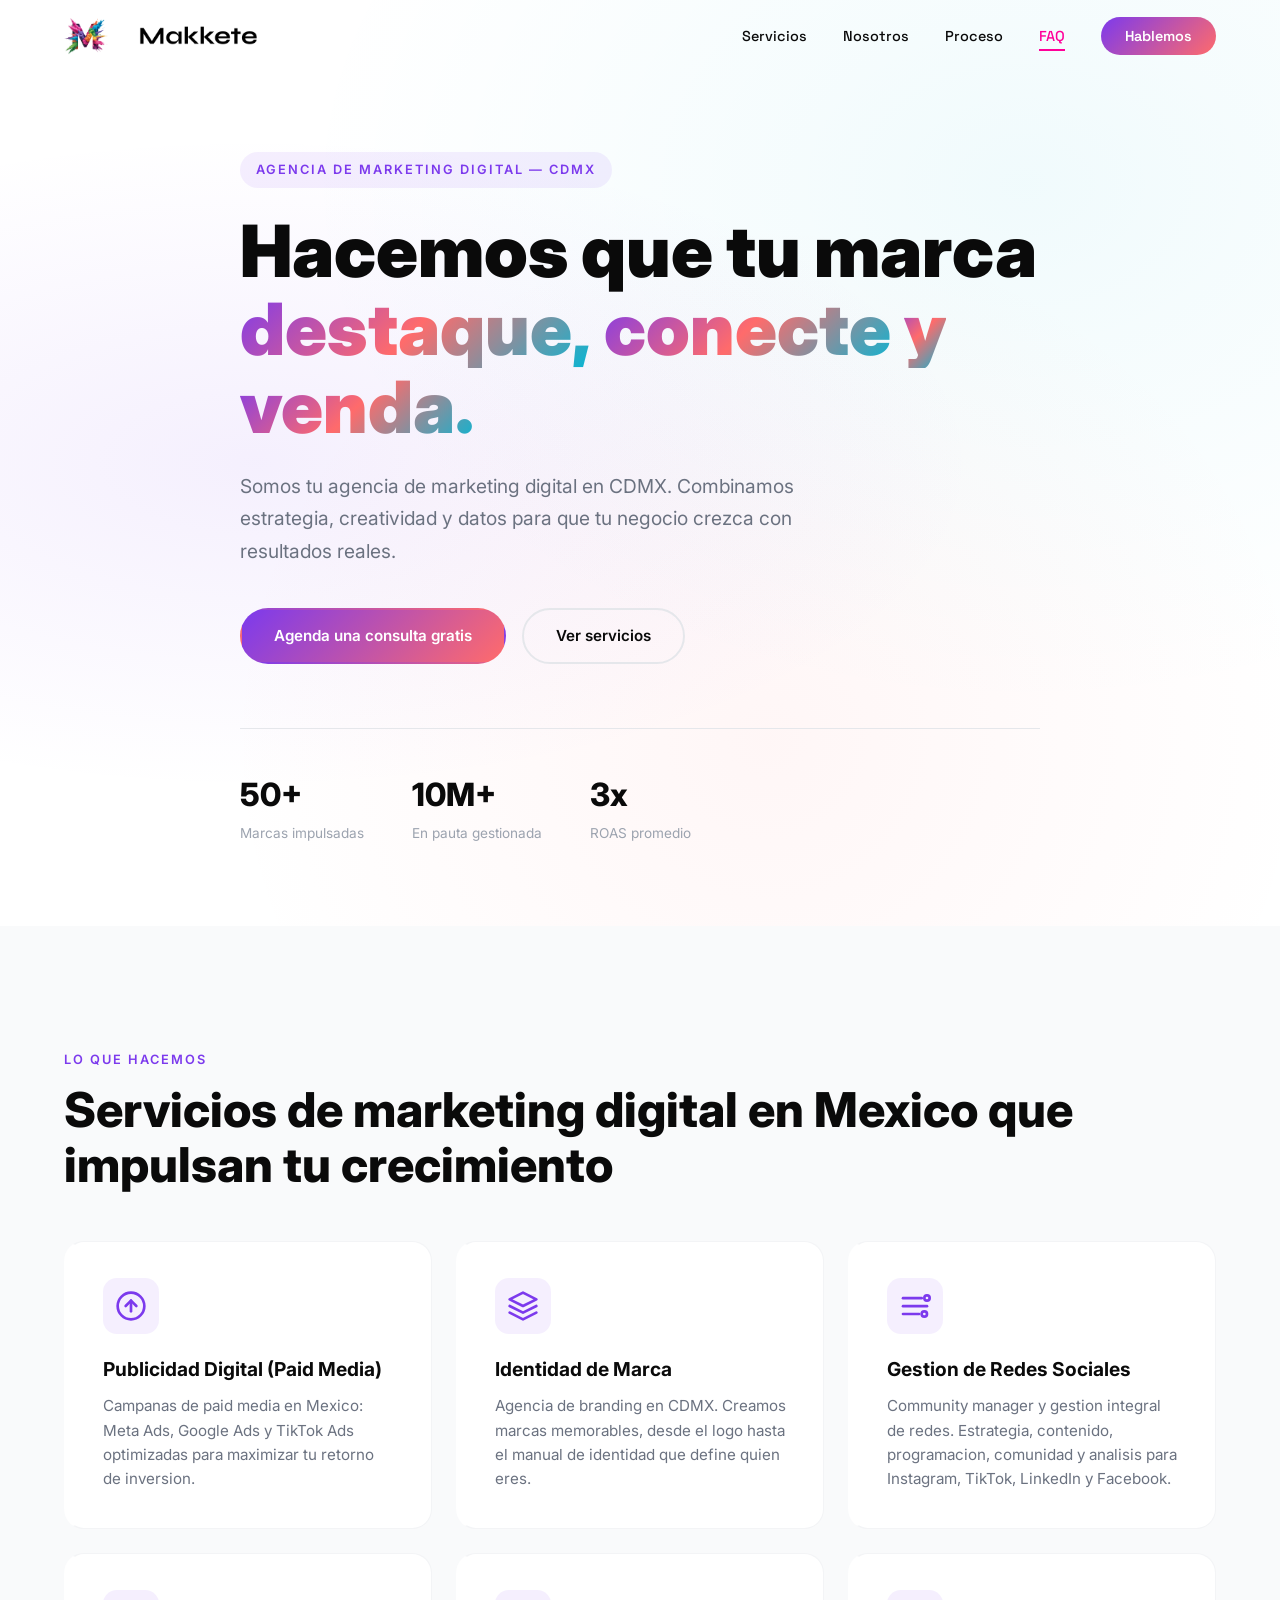
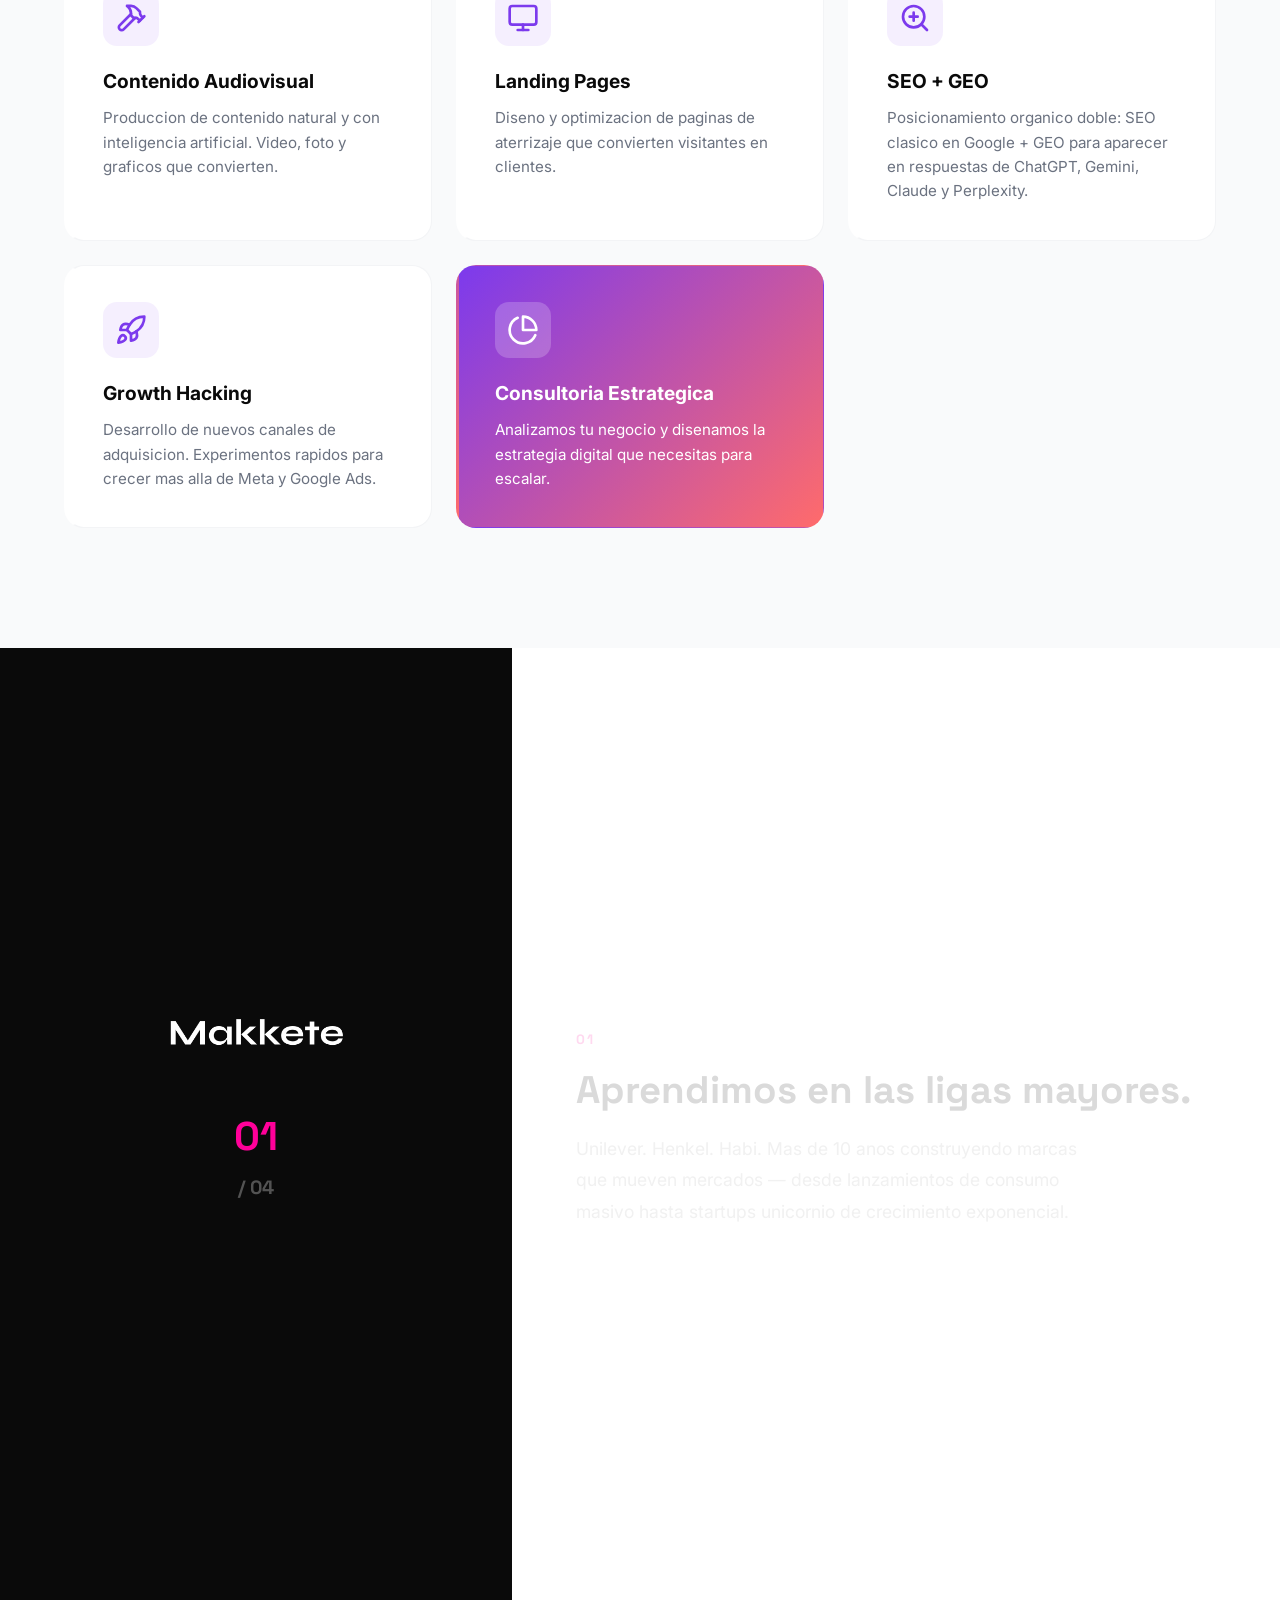
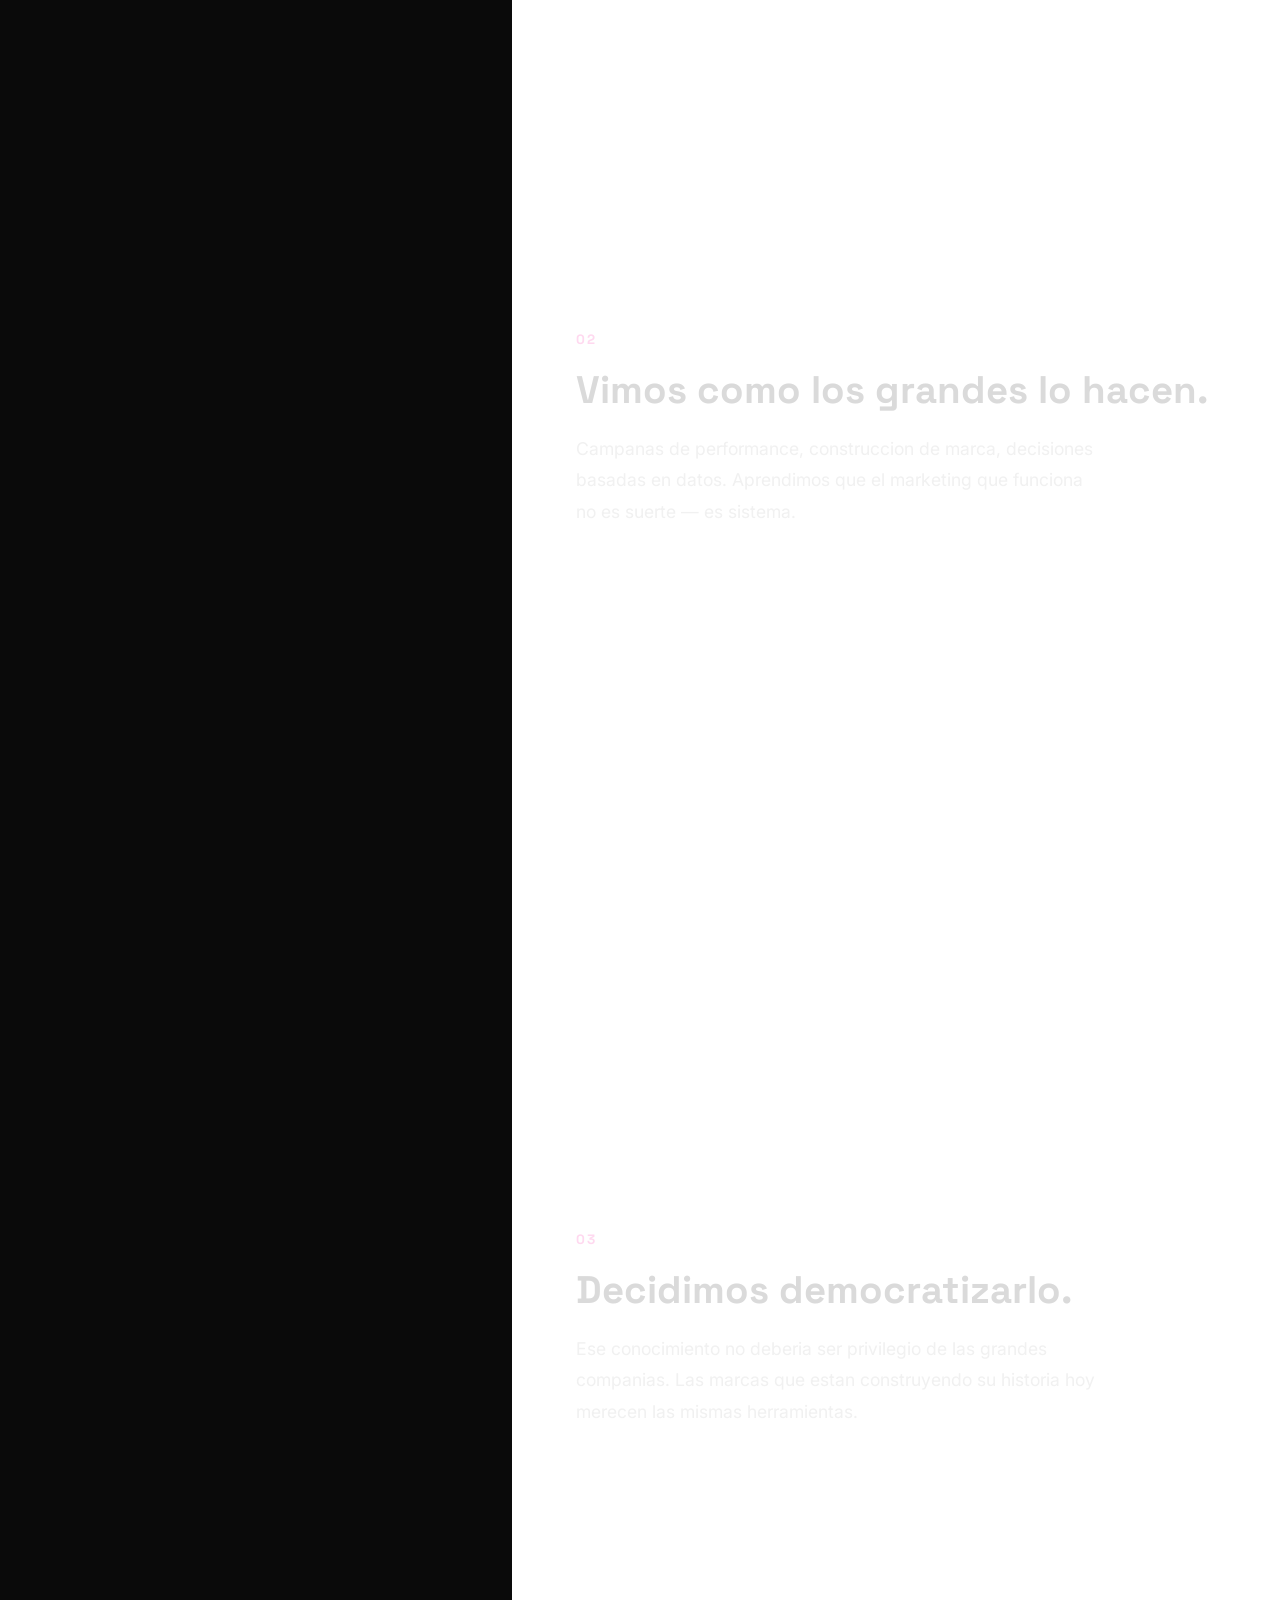
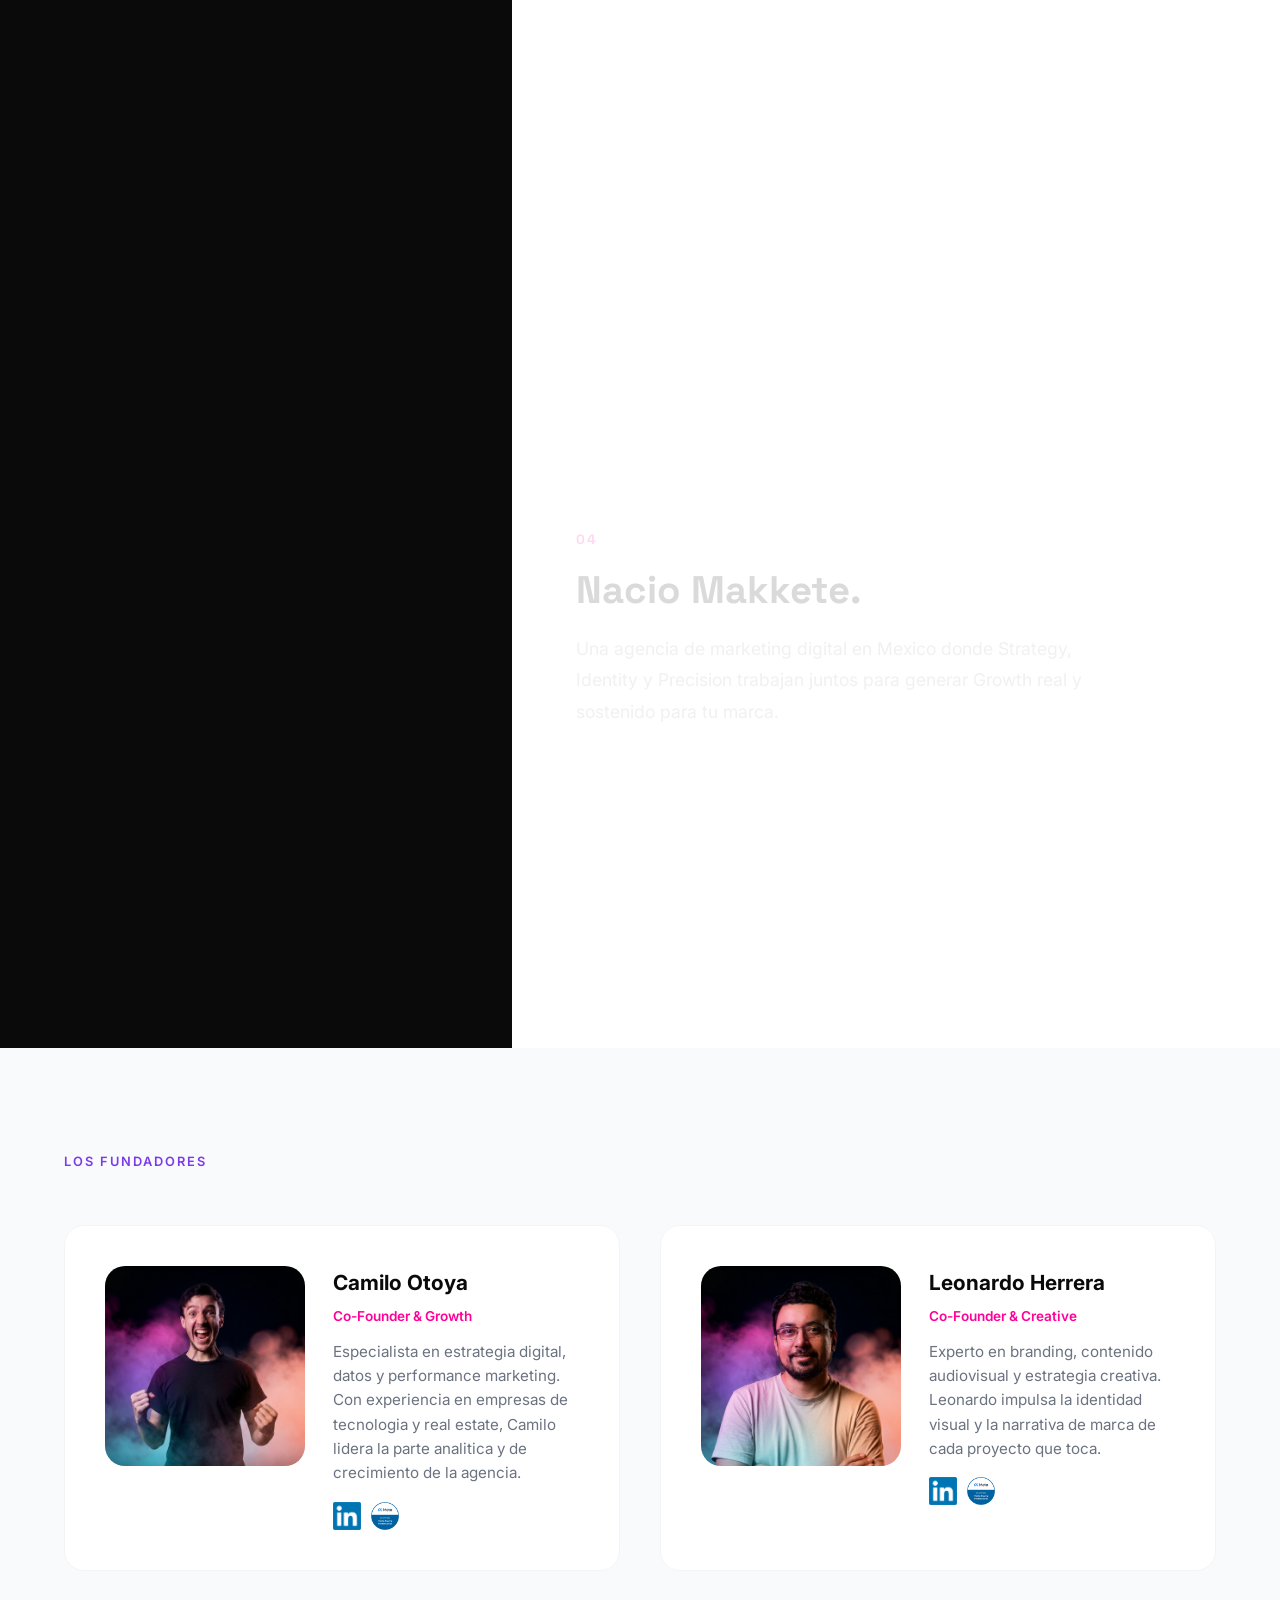
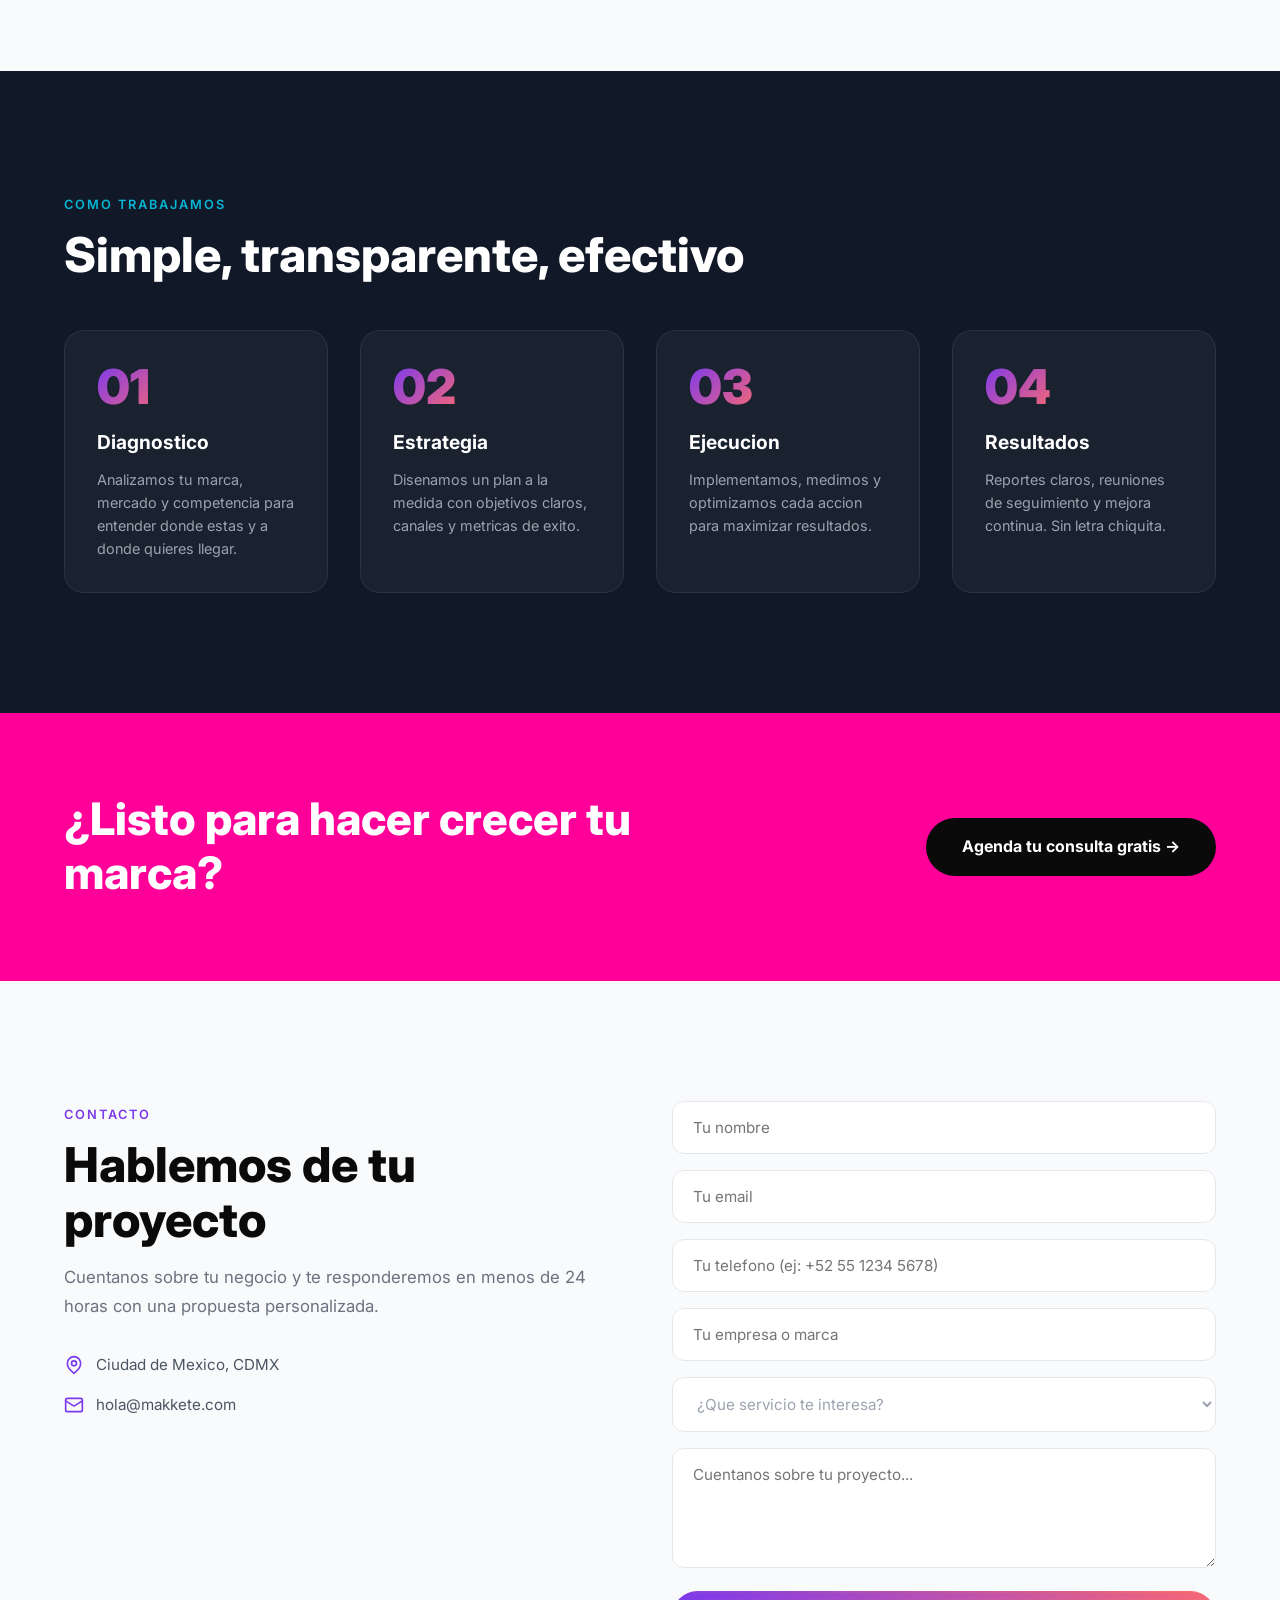
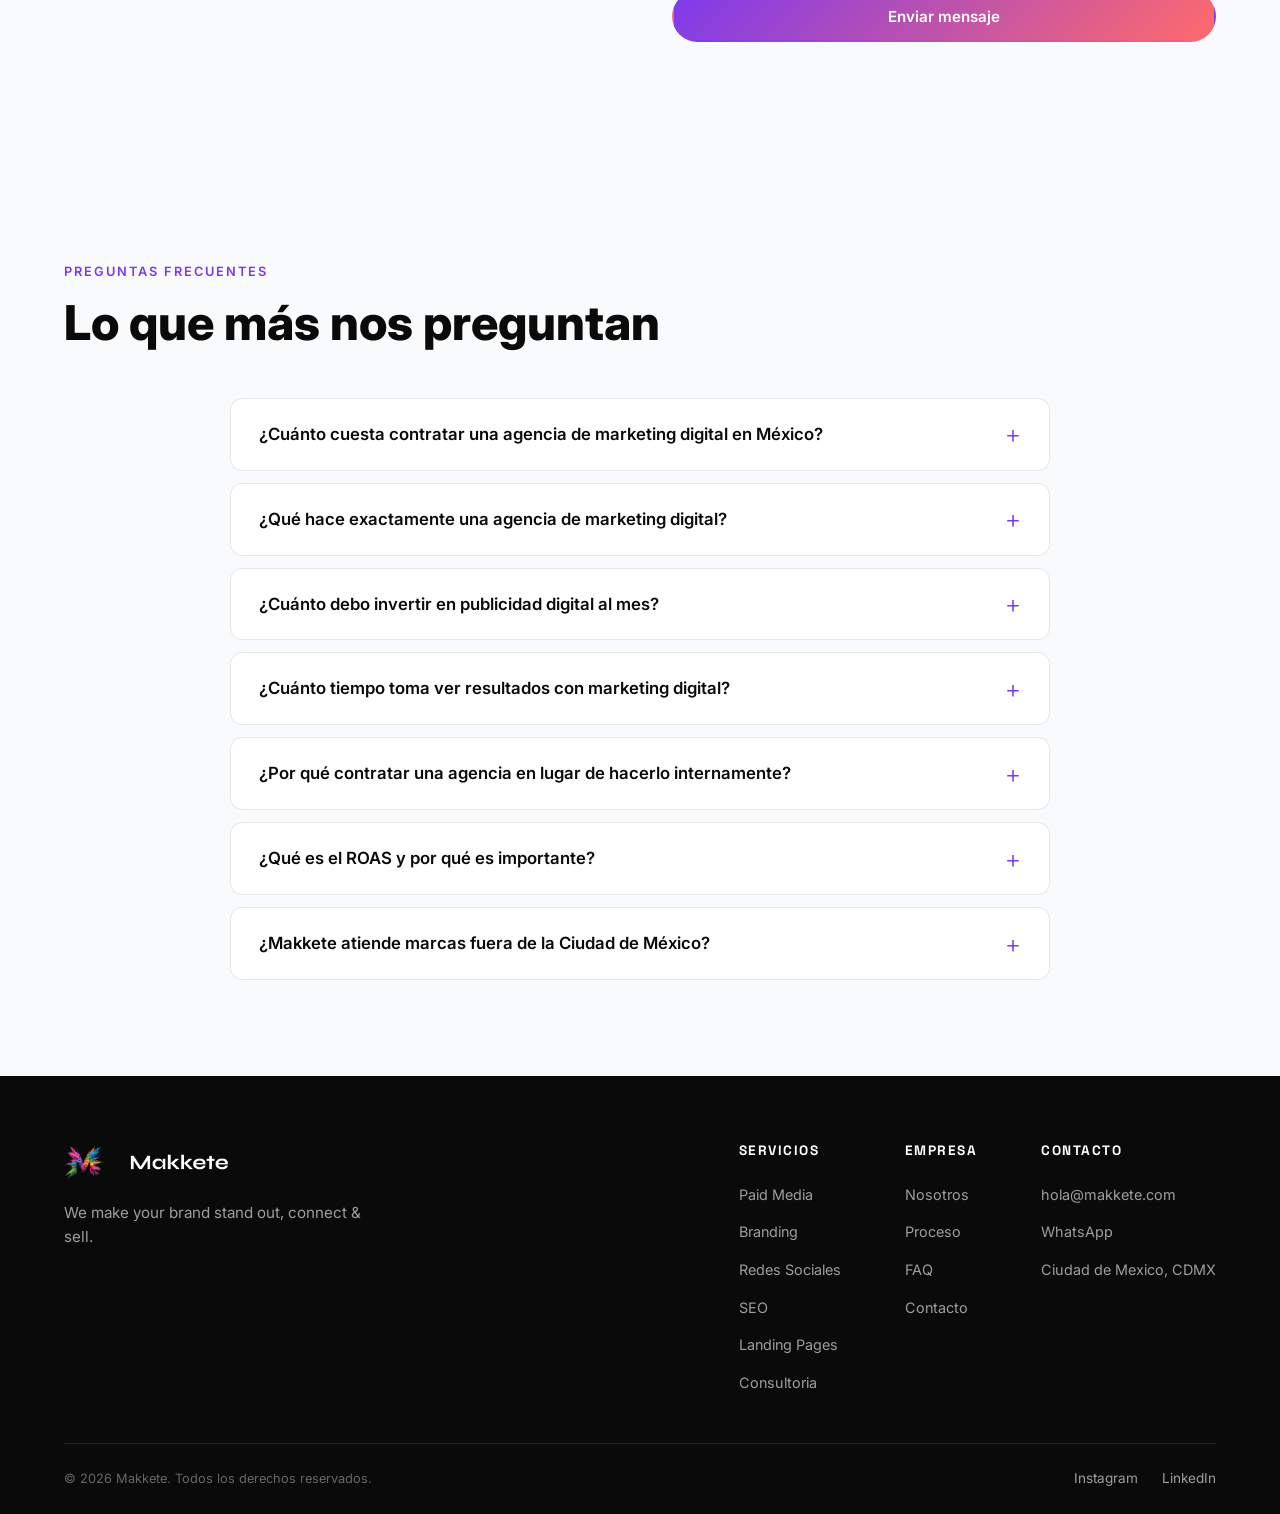
==== index.html @ 5d53c98a "Servicios: SEO+GEO, community manager en Redes, nuevo card Growth Hacking - SEO card: ahora cubre SE" ====
<!DOCTYPE html>
<html lang="es">
<head>
  <meta charset="UTF-8">
  <meta name="viewport" content="width=device-width, initial-scale=1.0">
  <link rel="icon" type="image/x-icon" href="favicon.ico">
  <link rel="icon" type="image/png" sizes="192x192" href="favicon-192.png">
  <link rel="apple-touch-icon" href="apple-touch-icon.png">
  <!-- Google Tag Manager -->
  <script>(function(w,d,s,l,i){w[l]=w[l]||[];w[l].push({'gtm.start':
  new Date().getTime(),event:'gtm.js'});var f=d.getElementsByTagName(s)[0],
  j=d.createElement(s),dl=l!='dataLayer'?'&l='+l:'';j.async=true;j.src=
  'https://www.googletagmanager.com/gtm.js?id='+i+dl;f.parentNode.insertBefore(j,f);
  })(window,document,'script','dataLayer','GTM-NRNJTD24');</script>
  <!-- End Google Tag Manager -->
  <!-- Google Analytics (GA4) + Google Ads — mismo loader gtag.js -->
  <script async src="https://www.googletagmanager.com/gtag/js?id=G-SY2KGT19T1"></script>
  <script>
    window.dataLayer = window.dataLayer || [];
    function gtag(){dataLayer.push(arguments);}
    gtag('js', new Date());
    gtag('config', 'G-SY2KGT19T1');
    gtag('config', 'AW-18069208452');
  </script>
  <!-- Meta Pixel Code -->
  <script>
    !function(f,b,e,v,n,t,s)
    {if(f.fbq)return;n=f.fbq=function(){n.callMethod?
    n.callMethod.apply(n,arguments):n.queue.push(arguments)};
    if(!f._fbq)f._fbq=n;n.push=n;n.loaded=!0;n.version='2.0';
    n.queue=[];t=b.createElement(e);t.async=!0;
    t.src=v;s=b.getElementsByTagName(e)[0];
    s.parentNode.insertBefore(t,s)}(window, document,'script',
    'https://connect.facebook.net/en_US/fbevents.js');
    fbq('init', '1258734292500342');
    fbq('track', 'PageView');
  </script>
  <noscript><img height="1" width="1" style="display:none"
  src="https://www.facebook.com/tr?id=1258734292500342&ev=PageView&noscript=1"
  /></noscript>
  <!-- End Meta Pixel Code -->
  <title>Makkete | Agencia de Marketing Digital en CDMX</title>
  <meta name="description" content="Agencia de marketing digital en CDMX. Estrategia, branding y paid media con resultados reales. Consulta gratuita.">
  <link rel="canonical" href="https://makkete.com">
  <meta name="robots" content="index, follow">
  <meta name="author" content="Makkete">
  <!-- Open Graph -->
  <meta property="og:title" content="Makkete | Agencia de Marketing Digital en CDMX">
  <meta property="og:description" content="Agencia de marketing digital en CDMX. Estrategia, branding y paid media con resultados reales. Consulta gratuita.">
  <meta property="og:url" content="https://makkete.com">
  <meta property="og:type" content="website">
  <meta property="og:image" content="https://makkete.com/logo.png">
  <meta property="og:locale" content="es_MX">
  <!-- Twitter Card -->
  <meta name="twitter:card" content="summary_large_image">
  <meta name="twitter:title" content="Makkete | Agencia de Marketing Digital en CDMX">
  <meta name="twitter:description" content="Agencia de marketing digital en CDMX. Estrategia, branding y paid media con resultados reales. Consulta gratuita.">
  <meta name="twitter:image" content="https://makkete.com/logo.png">
  <!-- Schema Markup -->
  <script type="application/ld+json">
  {
    "@context": "https://schema.org",
    "@type": "Organization",
    "name": "Makkete",
    "url": "https://makkete.com",
    "logo": "https://makkete.com/logo.png",
    "email": "hola@makkete.com",
    "address": {
      "@type": "PostalAddress",
      "addressLocality": "Ciudad de México",
      "addressRegion": "CDMX",
      "addressCountry": "MX"
    },
    "sameAs": [
      "https://www.instagram.com/makkete.agencia/",
      "https://www.linkedin.com/company/makkete/"
    ]
  }
  </script>
  <script type="application/ld+json">
  {
    "@context": "https://schema.org",
    "@type": "LocalBusiness",
    "name": "Makkete",
    "description": "Agencia de marketing digital en CDMX. Paid media, branding, redes sociales, SEO y consultoria estrategica.",
    "url": "https://makkete.com",
    "image": "https://makkete.com/logo.png",
    "email": "hola@makkete.com",
    "telephone": "+5215521289080",
    "address": {
      "@type": "PostalAddress",
      "addressLocality": "Ciudad de México",
      "addressRegion": "CDMX",
      "addressCountry": "MX"
    },
    "priceRange": "$$",
    "areaServed": {
      "@type": "City",
      "name": "Ciudad de México"
    }
  }
  </script>
  <!-- FAQ Schema -->
  <script type="application/ld+json">
  {
    "@context": "https://schema.org",
    "@type": "FAQPage",
    "mainEntity": [
      {
        "@type": "Question",
        "name": "¿Cuánto cuesta contratar una agencia de marketing digital en México?",
        "acceptedAnswer": {
          "@type": "Answer",
          "text": "El costo de una agencia de marketing digital en México varía entre $15,000 y $80,000 MXN al mes según el alcance del servicio. En Makkete diseñamos planes a la medida del tamaño y los objetivos de cada marca, sin paquetes rígidos. La consulta inicial es gratuita."
        }
      },
      {
        "@type": "Question",
        "name": "¿Qué hace exactamente una agencia de marketing digital?",
        "acceptedAnswer": {
          "@type": "Answer",
          "text": "Una agencia de marketing digital diseña la estrategia, ejecuta y mide las acciones digitales de una marca: publicidad pagada (Meta Ads, Google Ads, TikTok Ads), branding, gestión de redes sociales, contenido audiovisual, SEO y landing pages. En Makkete combinamos los cuatro pilares Strategy, Identity, Precision y Growth para generar crecimiento sostenido."
        }
      },
      {
        "@type": "Question",
        "name": "¿Cuánto debo invertir en publicidad digital al mes?",
        "acceptedAnswer": {
          "@type": "Answer",
          "text": "La inversión mínima recomendada en publicidad digital en México es de $10,000 MXN al mes para obtener datos significativos y optimizar campañas. Marcas en etapa de crecimiento suelen invertir entre $30,000 y $200,000 MXN mensuales. Lo importante no es cuánto inviertes sino el ROAS (retorno por cada peso invertido)."
        }
      },
      {
        "@type": "Question",
        "name": "¿Cuánto tiempo toma ver resultados con marketing digital?",
        "acceptedAnswer": {
          "@type": "Answer",
          "text": "Las campañas de paid media (Meta Ads, Google Ads) generan tráfico y leads desde la primera semana. SEO y branding requieren entre 3 y 6 meses para mostrar resultados sostenibles. Una estrategia integral combina ambos para tener tracción inmediata y crecimiento de largo plazo."
        }
      },
      {
        "@type": "Question",
        "name": "¿Por qué contratar una agencia en lugar de hacerlo internamente?",
        "acceptedAnswer": {
          "@type": "Answer",
          "text": "Una agencia te da acceso a un equipo multidisciplinario (estrategia, creatividad, paid media, datos) por una fracción del costo de contratar perfiles senior in-house. Además, una agencia ya validó qué funciona en decenas de marcas, lo que evita meses de prueba y error. En Makkete traemos el know-how de empresas como Unilever, Henkel y startups unicornio."
        }
      },
      {
        "@type": "Question",
        "name": "¿Qué es el ROAS y por qué es importante?",
        "acceptedAnswer": {
          "@type": "Answer",
          "text": "ROAS (Return on Ad Spend) es la métrica que mide cuántos pesos de ingreso genera cada peso invertido en publicidad. Un ROAS de 3x significa que por cada $1 MXN invertido recuperas $3 MXN. Es la métrica más importante para evaluar la rentabilidad real de tu inversión publicitaria. El ROAS promedio que generamos en Makkete es 3x."
        }
      },
      {
        "@type": "Question",
        "name": "¿Makkete atiende marcas fuera de la Ciudad de México?",
        "acceptedAnswer": {
          "@type": "Answer",
          "text": "Sí. Aunque tenemos sede en CDMX, trabajamos con marcas en toda la República Mexicana y en Latinoamérica de forma 100% remota. Tenemos clientes activos fuera de CDMX y experiencia ejecutando campañas en múltiples mercados de la región."
        }
      }
    ]
  }
  </script>
  <!-- Service Schema -->
  <script type="application/ld+json">
  {
    "@context": "https://schema.org",
    "@graph": [
      {
        "@type": "Service",
        "serviceType": "Publicidad Digital",
        "name": "Publicidad Digital (Paid Media)",
        "description": "Campañas de paid media en México: Meta Ads, Google Ads y TikTok Ads optimizadas para maximizar el retorno de inversión.",
        "provider": { "@type": "Organization", "name": "Makkete", "url": "https://makkete.com" },
        "areaServed": { "@type": "Country", "name": "México" }
      },
      {
        "@type": "Service",
        "serviceType": "Branding",
        "name": "Identidad de Marca",
        "description": "Agencia de branding en CDMX. Creamos marcas memorables, desde el logo hasta el manual de identidad.",
        "provider": { "@type": "Organization", "name": "Makkete", "url": "https://makkete.com" },
        "areaServed": { "@type": "Country", "name": "México" }
      },
      {
        "@type": "Service",
        "serviceType": "Social Media Management",
        "name": "Gestión de Redes Sociales (Community Manager)",
        "description": "Community manager y gestión integral de redes sociales: estrategia, calendario editorial, contenido, programación, respuesta a comentarios y DMs, análisis de desempeño. Instagram, TikTok, LinkedIn y Facebook.",
        "provider": { "@type": "Organization", "name": "Makkete", "url": "https://makkete.com" },
        "areaServed": { "@type": "Country", "name": "México" }
      },
      {
        "@type": "Service",
        "serviceType": "Audiovisual Content Production",
        "name": "Contenido Audiovisual",
        "description": "Producción de contenido natural y con inteligencia artificial. Video, foto y gráficos que convierten.",
        "provider": { "@type": "Organization", "name": "Makkete", "url": "https://makkete.com" },
        "areaServed": { "@type": "Country", "name": "México" }
      },
      {
        "@type": "Service",
        "serviceType": "Landing Page Design",
        "name": "Landing Pages",
        "description": "Diseño y optimización de páginas de aterrizaje que convierten visitantes en clientes.",
        "provider": { "@type": "Organization", "name": "Makkete", "url": "https://makkete.com" },
        "areaServed": { "@type": "Country", "name": "México" }
      },
      {
        "@type": "Service",
        "serviceType": "SEO and GEO",
        "name": "SEO + GEO — Posicionamiento orgánico",
        "description": "Posicionamiento orgánico doble: SEO clásico en Google (técnico, on-page, contenido, local) + GEO (Generative Engine Optimization) para aparecer en respuestas de ChatGPT, Gemini, Claude y Perplexity.",
        "provider": { "@type": "Organization", "name": "Makkete", "url": "https://makkete.com" },
        "areaServed": { "@type": "Country", "name": "México" }
      },
      {
        "@type": "Service",
        "serviceType": "Growth Hacking",
        "name": "Growth Hacking",
        "description": "Desarrollo de nuevos canales de adquisición y crecimiento acelerado. Identificamos oportunidades no explotadas, diseñamos experimentos rápidos y escalamos los canales que funcionan. Para marcas que necesitan crecer más allá de Meta y Google Ads.",
        "provider": { "@type": "Organization", "name": "Makkete", "url": "https://makkete.com" },
        "areaServed": { "@type": "Country", "name": "México" }
      },
      {
        "@type": "Service",
        "serviceType": "Marketing Consulting",
        "name": "Consultoría Estratégica",
        "description": "Análisis de negocio y diseño de la estrategia digital necesaria para escalar.",
        "provider": { "@type": "Organization", "name": "Makkete", "url": "https://makkete.com" },
        "areaServed": { "@type": "Country", "name": "México" }
      }
    ]
  }
  </script>
  <!-- Person Schema — Founders -->
  <script type="application/ld+json">
  {
    "@context": "https://schema.org",
    "@graph": [
      {
        "@type": "Person",
        "name": "Camilo Otoya",
        "jobTitle": "Co-Founder & Growth",
        "image": "https://makkete.com/camilo.png",
        "worksFor": { "@type": "Organization", "name": "Makkete", "url": "https://makkete.com" },
        "url": "https://makkete.com",
        "sameAs": [
          "https://www.linkedin.com/in/camilootoya",
          "https://www.credly.com/badges/fa92db85-c6a8-4ac6-8eb3-d63c4e9ee3c1/public_url"
        ],
        "knowsAbout": [
          "Marketing digital",
          "Estrategia de marca",
          "Performance marketing",
          "Paid media",
          "Análisis de datos",
          "Net Revenue Management"
        ],
        "alumniOf": [
          { "@type": "Organization", "name": "Unilever" },
          { "@type": "Organization", "name": "Henkel" },
          { "@type": "Organization", "name": "Habi" }
        ]
      },
      {
        "@type": "Person",
        "name": "Leonardo Herrera",
        "jobTitle": "Co-Founder & Creative",
        "image": "https://makkete.com/leonardo.png",
        "worksFor": { "@type": "Organization", "name": "Makkete", "url": "https://makkete.com" },
        "url": "https://makkete.com",
        "sameAs": [
          "https://www.linkedin.com/in/leonardo-herrera-275112118/"
        ],
        "knowsAbout": [
          "Branding",
          "Identidad visual",
          "Contenido audiovisual",
          "Estrategia creativa",
          "Dirección de arte"
        ]
      }
    ]
  }
  </script>
  <!-- Fonts -->
  <link rel="preconnect" href="https://fonts.googleapis.com">
  <link rel="preconnect" href="https://fonts.gstatic.com" crossorigin>
  <link rel="preload" href="https://fonts.googleapis.com/css2?family=Inter:wght@300;400;500;600;700;800;900&family=Syne:wght@800&family=Space+Grotesk:wght@400;500;600;700&display=swap" as="style">
  <link href="https://fonts.googleapis.com/css2?family=Inter:wght@300;400;500;600;700;800;900&family=Syne:wght@800&family=Space+Grotesk:wght@400;500;600;700&display=swap" rel="stylesheet">
  <link rel="stylesheet" href="styles.css">
</head>
<body>
  <!-- Google Tag Manager (noscript) -->
  <noscript><iframe src="https://www.googletagmanager.com/ns.html?id=GTM-NRNJTD24" height="0" width="0" style="display:none;visibility:hidden"></iframe></noscript>
  <!-- End Google Tag Manager (noscript) -->

  <!-- NAV -->
  <nav class="nav" id="nav">
    <div class="nav__container">
      <a href="#" class="nav__logo"><img src="logo.png" alt="Makkete" class="nav__logo-img"><img src="wordmark.png" alt="Makkete" class="nav__logo-wordmark"></a>
      <button class="nav__toggle" id="navToggle" aria-label="Menu">
        <span></span><span></span><span></span>
      </button>
      <ul class="nav__links" id="navLinks">
        <li><a href="#servicios" class="nav__link">Servicios</a></li>
        <li><a href="#nosotros" class="nav__link">Nosotros</a></li>
        <li><a href="#proceso" class="nav__link">Proceso</a></li>
        <li><a href="#faq" class="nav__link">FAQ</a></li>
        <li><a href="#contacto" class="nav__link nav__link--cta">Hablemos</a></li>
      </ul>
    </div>
  </nav>

  <!-- HERO -->
  <header class="hero" id="hero">
    <div class="hero__bg"></div>
    <div class="container hero__content">
      <span class="hero__tag anim-word">Agencia de Marketing Digital — CDMX</span>
      <h1 class="hero__title">
        <span class="anim-word">Hacemos</span>
        <span class="anim-word">que</span>
        <span class="anim-word">tu</span>
        <span class="anim-word">marca</span>
        <br>
        <span class="gradient-text anim-word">destaque,</span>
        <span class="gradient-text anim-word">conecte</span>
        <span class="gradient-text anim-word">y</span>
        <span class="gradient-text anim-word">venda.</span>
      </h1>
      <p class="hero__subtitle anim-word">
        Somos tu agencia de marketing digital en CDMX. Combinamos estrategia,
        creatividad y datos para que tu negocio crezca con resultados reales.
      </p>
      <div class="hero__cta">
        <a href="#contacto" class="btn btn--hero-primary anim-word">Agenda una consulta gratis</a>
        <a href="#servicios" class="btn btn--hero-outline anim-word">Ver servicios</a>
      </div>
      <div class="hero__stats">
        <div class="stat">
          <span class="stat__number" data-count="50" data-suffix="+">0</span>
          <span class="stat__label">Marcas impulsadas</span>
        </div>
        <div class="stat">
          <span class="stat__number" data-count="10" data-suffix="M+">0</span>
          <span class="stat__label">En pauta gestionada</span>
        </div>
        <div class="stat">
          <span class="stat__number" data-count="3" data-suffix="x">0</span>
          <span class="stat__label">ROAS promedio</span>
        </div>
      </div>
    </div>
  </header>

  <!-- SERVICIOS -->
  <section class="services" id="servicios">
    <div class="container">
      <span class="section-tag">Lo que hacemos</span>
      <h2 class="section-title">Servicios de marketing digital en Mexico que impulsan tu crecimiento</h2>
      <div class="services__grid">

        <div class="service-card">
          <div class="service-card__icon">
            <svg width="32" height="32" viewBox="0 0 24 24" fill="none" stroke="currentColor" stroke-width="2" stroke-linecap="round" stroke-linejoin="round"><circle cx="12" cy="12" r="10"/><path d="m16 12-4-4-4 4"/><path d="M12 16V8"/></svg>
          </div>
          <h3>Publicidad Digital (Paid Media)</h3>
          <p>Campanas de paid media en Mexico: Meta Ads, Google Ads y TikTok Ads optimizadas para maximizar tu retorno de inversion.</p>
        </div>

        <div class="service-card">
          <div class="service-card__icon">
            <svg width="32" height="32" viewBox="0 0 24 24" fill="none" stroke="currentColor" stroke-width="2" stroke-linecap="round" stroke-linejoin="round"><path d="M12 2 2 7l10 5 10-5-10-5Z"/><path d="m2 17 10 5 10-5"/><path d="m2 12 10 5 10-5"/></svg>
          </div>
          <h3>Identidad de Marca</h3>
          <p>Agencia de branding en CDMX. Creamos marcas memorables, desde el logo hasta el manual de identidad que define quien eres.</p>
        </div>

        <div class="service-card">
          <div class="service-card__icon">
            <svg width="32" height="32" viewBox="0 0 24 24" fill="none" stroke="currentColor" stroke-width="2" stroke-linecap="round" stroke-linejoin="round"><path d="M17 6.1H3"/><path d="M21 12.1H3"/><path d="M15.1 18H3"/><circle cx="19" cy="18" r="2"/><circle cx="21" cy="6" r="2"/></svg>
          </div>
          <h3>Gestion de Redes Sociales</h3>
          <p>Community manager y gestion integral de redes. Estrategia, contenido, programacion, comunidad y analisis para Instagram, TikTok, LinkedIn y Facebook.</p>
        </div>

        <div class="service-card">
          <div class="service-card__icon">
            <svg width="32" height="32" viewBox="0 0 24 24" fill="none" stroke="currentColor" stroke-width="2" stroke-linecap="round" stroke-linejoin="round"><path d="m15 12-8.5 8.5c-.83.83-2.17.83-3 0 0 0 0 0 0 0a2.12 2.12 0 0 1 0-3L12 9"/><path d="M17.64 15 22 10.64"/><path d="m20.91 11.7-1.25-1.25c-.6-.6-.93-1.4-.93-2.25v-.86L16.01 4.6a5.56 5.56 0 0 0-3.94-1.64H9l.92.82A6.18 6.18 0 0 1 12 8.4v1.56l2 2h2.47l2.26 1.91"/></svg>
          </div>
          <h3>Contenido Audiovisual</h3>
          <p>Produccion de contenido natural y con inteligencia artificial. Video, foto y graficos que convierten.</p>
        </div>

        <div class="service-card">
          <div class="service-card__icon">
            <svg width="32" height="32" viewBox="0 0 24 24" fill="none" stroke="currentColor" stroke-width="2" stroke-linecap="round" stroke-linejoin="round"><rect width="20" height="14" x="2" y="3" rx="2"/><line x1="8" x2="16" y1="21" y2="21"/><line x1="12" x2="12" y1="17" y2="21"/></svg>
          </div>
          <h3>Landing Pages</h3>
          <p>Diseno y optimizacion de paginas de aterrizaje que convierten visitantes en clientes.</p>
        </div>

        <div class="service-card">
          <div class="service-card__icon">
            <svg width="32" height="32" viewBox="0 0 24 24" fill="none" stroke="currentColor" stroke-width="2" stroke-linecap="round" stroke-linejoin="round"><circle cx="11" cy="11" r="8"/><path d="m21 21-4.3-4.3"/><path d="M11 8v6"/><path d="M8 11h6"/></svg>
          </div>
          <h3>SEO + GEO</h3>
          <p>Posicionamiento organico doble: SEO clasico en Google + GEO para aparecer en respuestas de ChatGPT, Gemini, Claude y Perplexity.</p>
        </div>

        <div class="service-card">
          <div class="service-card__icon">
            <svg width="32" height="32" viewBox="0 0 24 24" fill="none" stroke="currentColor" stroke-width="2" stroke-linecap="round" stroke-linejoin="round"><path d="M4.5 16.5c-1.5 1.26-2 5-2 5s3.74-.5 5-2c.71-.84.7-2.13-.09-2.91a2.18 2.18 0 0 0-2.91-.09z"/><path d="m12 15-3-3a22 22 0 0 1 2-3.95A12.88 12.88 0 0 1 22 2c0 2.72-.78 7.5-6 11a22.35 22.35 0 0 1-4 2z"/><path d="M9 12H4s.55-3.03 2-4c1.62-1.08 5 0 5 0"/><path d="M12 15v5s3.03-.55 4-2c1.08-1.62 0-5 0-5"/></svg>
          </div>
          <h3>Growth Hacking</h3>
          <p>Desarrollo de nuevos canales de adquisicion. Experimentos rapidos para crecer mas alla de Meta y Google Ads.</p>
        </div>

        <div class="service-card service-card--highlight">
          <div class="service-card__icon">
            <svg width="32" height="32" viewBox="0 0 24 24" fill="none" stroke="currentColor" stroke-width="2" stroke-linecap="round" stroke-linejoin="round"><path d="M21.21 15.89A10 10 0 1 1 8 2.83"/><path d="M22 12A10 10 0 0 0 12 2v10z"/></svg>
          </div>
          <h3>Consultoria Estrategica</h3>
          <p>Analizamos tu negocio y disenamos la estrategia digital que necesitas para escalar.</p>
        </div>

      </div>
    </div>
  </section>

  <!-- NOSOTROS — Scroll Storytelling -->
  <section class="story" id="nosotros">
    <div class="story__left">
      <div class="story__left-inner">
        <img src="wordmark.png" alt="Makkete" class="story__logo" loading="lazy">
        <div class="story__counter">
          <span class="story__counter-current" id="storyCounter">01</span>
          <span class="story__counter-total">/ 04</span>
        </div>
      </div>
    </div>
    <div class="story__right">
      <div class="story__block" data-step="01">
        <span class="story__eyebrow">01</span>
        <h2 class="story__title">Aprendimos en las ligas mayores.</h2>
        <p class="story__body">Unilever. Henkel. Habi. Mas de 10 anos construyendo marcas que mueven mercados — desde lanzamientos de consumo masivo hasta startups unicornio de crecimiento exponencial.</p>
      </div>
      <div class="story__block" data-step="02">
        <span class="story__eyebrow">02</span>
        <h2 class="story__title">Vimos como los grandes lo hacen.</h2>
        <p class="story__body">Campanas de performance, construccion de marca, decisiones basadas en datos. Aprendimos que el marketing que funciona no es suerte — es sistema.</p>
      </div>
      <div class="story__block" data-step="03">
        <span class="story__eyebrow">03</span>
        <h2 class="story__title">Decidimos democratizarlo.</h2>
        <p class="story__body">Ese conocimiento no deberia ser privilegio de las grandes companias. Las marcas que estan construyendo su historia hoy merecen las mismas herramientas.</p>
      </div>
      <div class="story__block" data-step="04">
        <span class="story__eyebrow">04</span>
        <h2 class="story__title">Nacio Makkete.</h2>
        <p class="story__body">Una agencia de marketing digital en Mexico donde Strategy, Identity y Precision trabajan juntos para generar Growth real y sostenido para tu marca.</p>
      </div>
    </div>
  </section>

  <!-- FOUNDERS -->
  <section class="founders-section">
    <div class="container">
      <span class="section-tag">Los fundadores</span>
      <div class="founders">
        <div class="founder-card">
          <div class="founder-card__photo">
            <img src="camilo.png" alt="Camilo Otoya - Co-Founder de Makkete, agencia de marketing digital CDMX" class="founder-card__img" loading="lazy">
          </div>
          <div class="founder-card__info">
            <h3>Camilo Otoya</h3>
            <span class="founder-card__role">Co-Founder & Growth</span>
            <p>
              Especialista en estrategia digital, datos y performance marketing.
              Con experiencia en empresas de tecnologia y real estate,
              Camilo lidera la parte analitica y de crecimiento de la agencia.
            </p>
            <div class="founder-card__links">
              <a href="https://www.linkedin.com/in/camilootoya" target="_blank" rel="noopener" aria-label="LinkedIn de Camilo Otoya"><img src="linkedin-icon.png" alt="LinkedIn" class="founder-card__icon"></a>
              <a href="https://www.credly.com/badges/fa92db85-c6a8-4ac6-8eb3-d63c4e9ee3c1/public_url" target="_blank" rel="noopener" aria-label="Meta Certified"><img src="meta-badge.png" alt="Meta Certified Media Buying Professional" class="founder-card__icon"></a>
            </div>
          </div>
        </div>
        <div class="founder-card">
          <div class="founder-card__photo">
            <img src="leonardo.png" alt="Leonardo Herrera - Co-Founder de Makkete, agencia de branding CDMX" class="founder-card__img" loading="lazy">
          </div>
          <div class="founder-card__info">
            <h3>Leonardo Herrera</h3>
            <span class="founder-card__role">Co-Founder & Creative</span>
            <p>
              Experto en branding, contenido audiovisual y estrategia creativa.
              Leonardo impulsa la identidad visual y la narrativa de marca
              de cada proyecto que toca.
            </p>
            <div class="founder-card__links">
              <a href="https://www.linkedin.com/in/leonardo-herrera-275112118/" target="_blank" rel="noopener" aria-label="LinkedIn de Leonardo Herrera"><img src="linkedin-icon.png" alt="LinkedIn" class="founder-card__icon"></a>
              <img src="meta-badge.png" alt="Meta Certified Media Buying Professional" class="founder-card__icon">
            </div>
          </div>
        </div>
      </div>
    </div>
  </section>

  <!-- PROCESO -->
  <section class="process" id="proceso">
    <div class="container">
      <span class="section-tag">Como trabajamos</span>
      <h2 class="section-title">Simple, transparente, efectivo</h2>
      <div class="process__steps">
        <div class="step">
          <div class="step__number">01</div>
          <h3>Diagnostico</h3>
          <p>Analizamos tu marca, mercado y competencia para entender donde estas y a donde quieres llegar.</p>
        </div>
        <div class="step">
          <div class="step__number">02</div>
          <h3>Estrategia</h3>
          <p>Disenamos un plan a la medida con objetivos claros, canales y metricas de exito.</p>
        </div>
        <div class="step">
          <div class="step__number">03</div>
          <h3>Ejecucion</h3>
          <p>Implementamos, medimos y optimizamos cada accion para maximizar resultados.</p>
        </div>
        <div class="step">
          <div class="step__number">04</div>
          <h3>Resultados</h3>
          <p>Reportes claros, reuniones de seguimiento y mejora continua. Sin letra chiquita.</p>
        </div>
      </div>
    </div>
  </section>

  <!-- CTA BANNER -->
  <section class="cta-banner">
    <div class="container cta-banner__inner">
      <h2>¿Listo para hacer crecer tu marca?</h2>
      <a href="#contacto" class="cta-banner__btn">Agenda tu consulta gratis &rarr;</a>
    </div>
  </section>

  <!-- CONTACTO -->
  <section class="contact" id="contacto">
    <div class="container">
      <div class="contact__grid">
        <div class="contact__info">
          <span class="section-tag">Contacto</span>
          <h2 class="section-title">Hablemos de tu proyecto</h2>
          <p>Cuentanos sobre tu negocio y te responderemos en menos de 24 horas con una propuesta personalizada.</p>
          <div class="contact__details">
            <div class="contact__item">
              <svg width="20" height="20" viewBox="0 0 24 24" fill="none" stroke="currentColor" stroke-width="2" stroke-linecap="round" stroke-linejoin="round"><path d="M20 10c0 6-8 12-8 12s-8-6-8-12a8 8 0 0 1 16 0Z"/><circle cx="12" cy="10" r="3"/></svg>
              <span>Ciudad de Mexico, CDMX</span>
            </div>
            <div class="contact__item">
              <svg width="20" height="20" viewBox="0 0 24 24" fill="none" stroke="currentColor" stroke-width="2" stroke-linecap="round" stroke-linejoin="round"><rect width="20" height="16" x="2" y="4" rx="2"/><path d="m22 7-8.97 5.7a1.94 1.94 0 0 1-2.06 0L2 7"/></svg>
              <span>hola@makkete.com</span>
            </div>
          </div>
        </div>
        <form class="contact__form" id="contactForm">
          <div class="form-group">
            <input type="text" name="nombre" placeholder="Tu nombre" required>
          </div>
          <div class="form-group">
            <input type="email" name="email" placeholder="Tu email" required>
          </div>
          <div class="form-group">
            <input type="tel" name="telefono" placeholder="Tu telefono (ej: +52 55 1234 5678)" required>
          </div>
          <div class="form-group">
            <input type="text" name="empresa" placeholder="Tu empresa o marca">
          </div>
          <div class="form-group">
            <select name="servicio" required>
              <option value="" disabled selected>¿Que servicio te interesa?</option>
              <option>Publicidad Digital (Paid Media)</option>
              <option>Identidad de Marca</option>
              <option>Gestion de Redes Sociales</option>
              <option>Contenido Audiovisual</option>
              <option>Landing Pages</option>
              <option>SEO</option>
              <option>Consultoria Estrategica</option>
              <option>Varios / No estoy seguro</option>
            </select>
          </div>
          <div class="form-group">
            <textarea name="mensaje" rows="4" placeholder="Cuentanos sobre tu proyecto..." required></textarea>
          </div>
          <button type="submit" class="btn btn--primary btn--full">Enviar mensaje</button>
        </form>
      </div>
    </div>
  </section>

  <!-- FAQ -->
  <section class="faq" id="faq">
    <div class="container">
      <span class="section-tag">Preguntas frecuentes</span>
      <h2 class="section-title">Lo que más nos preguntan</h2>
      <div class="faq__list">
        <details class="faq__item">
          <summary class="faq__question">¿Cuánto cuesta contratar una agencia de marketing digital en México?</summary>
          <div class="faq__answer"><p>El costo de una agencia de marketing digital en México varía entre $15,000 y $80,000 MXN al mes según el alcance del servicio. En Makkete diseñamos planes a la medida del tamaño y los objetivos de cada marca, sin paquetes rígidos. La consulta inicial es gratuita.</p></div>
        </details>
        <details class="faq__item">
          <summary class="faq__question">¿Qué hace exactamente una agencia de marketing digital?</summary>
          <div class="faq__answer"><p>Una agencia de marketing digital diseña la estrategia, ejecuta y mide las acciones digitales de una marca: publicidad pagada (Meta Ads, Google Ads, TikTok Ads), branding, gestión de redes sociales, contenido audiovisual, SEO y landing pages. En Makkete combinamos los cuatro pilares Strategy, Identity, Precision y Growth para generar crecimiento sostenido.</p></div>
        </details>
        <details class="faq__item">
          <summary class="faq__question">¿Cuánto debo invertir en publicidad digital al mes?</summary>
          <div class="faq__answer"><p>La inversión mínima recomendada en publicidad digital en México es de $10,000 MXN al mes para obtener datos significativos y optimizar campañas. Marcas en etapa de crecimiento suelen invertir entre $30,000 y $200,000 MXN mensuales. Lo importante no es cuánto inviertes sino el ROAS (retorno por cada peso invertido).</p></div>
        </details>
        <details class="faq__item">
          <summary class="faq__question">¿Cuánto tiempo toma ver resultados con marketing digital?</summary>
          <div class="faq__answer"><p>Las campañas de paid media (Meta Ads, Google Ads) generan tráfico y leads desde la primera semana. SEO y branding requieren entre 3 y 6 meses para mostrar resultados sostenibles. Una estrategia integral combina ambos para tener tracción inmediata y crecimiento de largo plazo.</p></div>
        </details>
        <details class="faq__item">
          <summary class="faq__question">¿Por qué contratar una agencia en lugar de hacerlo internamente?</summary>
          <div class="faq__answer"><p>Una agencia te da acceso a un equipo multidisciplinario (estrategia, creatividad, paid media, datos) por una fracción del costo de contratar perfiles senior in-house. Además, una agencia ya validó qué funciona en decenas de marcas, lo que evita meses de prueba y error. En Makkete traemos el know-how de empresas como Unilever, Henkel y startups unicornio.</p></div>
        </details>
        <details class="faq__item">
          <summary class="faq__question">¿Qué es el ROAS y por qué es importante?</summary>
          <div class="faq__answer"><p>ROAS (Return on Ad Spend) es la métrica que mide cuántos pesos de ingreso genera cada peso invertido en publicidad. Un ROAS de 3x significa que por cada $1 MXN invertido recuperas $3 MXN. Es la métrica más importante para evaluar la rentabilidad real de tu inversión publicitaria. El ROAS promedio que generamos en Makkete es 3x.</p></div>
        </details>
        <details class="faq__item">
          <summary class="faq__question">¿Makkete atiende marcas fuera de la Ciudad de México?</summary>
          <div class="faq__answer"><p>Sí. Aunque tenemos sede en CDMX, trabajamos con marcas en toda la República Mexicana y en Latinoamérica de forma 100% remota. Tenemos clientes activos fuera de CDMX y experiencia ejecutando campañas en múltiples mercados de la región.</p></div>
        </details>
      </div>
    </div>
  </section>

  <!-- FOOTER -->
  <footer class="footer">
    <div class="container">
      <div class="footer__top">
        <div class="footer__brand">
          <a href="#" class="footer__logo"><img src="logo.png" alt="Makkete" class="footer__logo-img"><img src="wordmark.png" alt="Makkete" class="footer__logo-wordmark footer__logo-wordmark--white"></a>
          <p class="footer__tagline">We make your brand stand out, connect & sell.</p>
        </div>
        <div class="footer__columns">
          <div class="footer__col">
            <h4 class="footer__col-title">Servicios</h4>
            <ul>
              <li><a href="#servicios">Paid Media</a></li>
              <li><a href="#servicios">Branding</a></li>
              <li><a href="#servicios">Redes Sociales</a></li>
              <li><a href="#servicios">SEO</a></li>
              <li><a href="#servicios">Landing Pages</a></li>
              <li><a href="#servicios">Consultoria</a></li>
            </ul>
          </div>
          <div class="footer__col">
            <h4 class="footer__col-title">Empresa</h4>
            <ul>
              <li><a href="#nosotros">Nosotros</a></li>
              <li><a href="#proceso">Proceso</a></li>
              <li><a href="#faq">FAQ</a></li>
              <li><a href="#contacto">Contacto</a></li>
            </ul>
          </div>
          <div class="footer__col">
            <h4 class="footer__col-title">Contacto</h4>
            <ul>
              <li><a href="mailto:hola@makkete.com">hola@makkete.com</a></li>
              <li><a href="https://wa.me/5215521289080" target="_blank" rel="noopener">WhatsApp</a></li>
              <li><span class="footer__text">Ciudad de Mexico, CDMX</span></li>
            </ul>
          </div>
        </div>
      </div>
      <div class="footer__bottom">
        <p>&copy; 2026 Makkete. Todos los derechos reservados.</p>
        <div class="footer__social">
          <a href="https://www.instagram.com/makkete.agencia/" target="_blank" rel="noopener">Instagram</a>
          <a href="https://www.linkedin.com/company/makkete/" target="_blank" rel="noopener">LinkedIn</a>
        </div>
      </div>
    </div>
  </footer>

  <script src="script.js"></script>
</body>
</html>
---- styles.css ----
/* ═══════════════════════════════════════════
   MAKKETE — Agencia de Marketing Digital CDMX
   ═══════════════════════════════════════════ */

:root {
  --white: #ffffff;
  --black: #0a0a0a;
  --gray-50: #f9fafb;
  --gray-100: #f3f4f6;
  --gray-200: #e5e7eb;
  --gray-400: #9ca3af;
  --gray-500: #6b7280;
  --gray-600: #4b5563;
  --gray-800: #1f2937;
  --gray-900: #111827;

  /* Colores vivos */
  --coral: #ff6b6b;
  --electric: #7c3aed;
  --cyan: #06b6d4;
  --lime: #84cc16;
  --magenta: #FF0099;
  --gradient: linear-gradient(135deg, var(--electric) 0%, var(--coral) 50%, var(--cyan) 100%);
  --gradient-subtle: linear-gradient(135deg, var(--electric) 0%, var(--coral) 100%);

  --font: 'Inter', -apple-system, BlinkMacSystemFont, sans-serif;
  --radius: 12px;
  --radius-lg: 20px;
  --shadow: 0 1px 3px rgba(0,0,0,0.08), 0 4px 12px rgba(0,0,0,0.04);
  --shadow-lg: 0 4px 24px rgba(0,0,0,0.10);
  --transition: 0.3s cubic-bezier(0.4, 0, 0.2, 1);
}

/* ── Reset ── */
*, *::before, *::after { margin: 0; padding: 0; box-sizing: border-box; }
html { scroll-behavior: smooth; scroll-padding-top: 80px; }
body {
  font-family: var(--font);
  color: var(--gray-800);
  background: var(--white);
  line-height: 1.6;
  -webkit-font-smoothing: antialiased;
}
a { color: inherit; text-decoration: none; }
img { max-width: 100%; display: block; }
ul { list-style: none; }

/* ── Container ── */
.container { max-width: 1200px; margin: 0 auto; padding: 0 24px; }

/* ── Section helpers ── */
.section-tag {
  display: inline-block;
  font-size: 0.8rem;
  font-weight: 600;
  text-transform: uppercase;
  letter-spacing: 2px;
  color: var(--electric);
  margin-bottom: 12px;
}
.section-title {
  font-size: clamp(2rem, 4vw, 3rem);
  font-weight: 800;
  color: var(--black);
  margin-bottom: 16px;
  line-height: 1.15;
}
.section-desc {
  font-size: 1.125rem;
  color: var(--gray-500);
  max-width: 640px;
  margin-bottom: 48px;
}

/* ── Buttons ── */
.btn {
  display: inline-flex;
  align-items: center;
  justify-content: center;
  font-family: var(--font);
  font-weight: 600;
  font-size: 0.95rem;
  padding: 14px 32px;
  border-radius: 50px;
  border: 2px solid transparent;
  cursor: pointer;
  transition: var(--transition);
  white-space: nowrap;
}
.btn--primary {
  position: relative;
  background: var(--gradient-subtle);
  color: var(--white);
  border-color: transparent;
  overflow: hidden;
  z-index: 1;
}
.btn--primary::before {
  content: '';
  position: absolute;
  bottom: 0;
  left: 0;
  width: 100%;
  height: 0;
  background: var(--magenta);
  transition: height 0.3s ease-out;
  z-index: -1;
  border-radius: 50px;
}
.btn--primary:hover::before { height: 100%; }
.btn--primary:hover {
  transform: translateY(-2px);
  box-shadow: 0 8px 30px rgba(255, 0, 153, 0.35);
}
.btn--outline {
  position: relative;
  background: transparent;
  color: var(--black);
  border-color: var(--gray-200);
  overflow: hidden;
  z-index: 1;
}
.btn--outline::before {
  content: '';
  position: absolute;
  bottom: 0;
  left: 0;
  width: 100%;
  height: 0;
  background: var(--magenta);
  transition: height 0.3s ease-out;
  z-index: -1;
  border-radius: 50px;
}
.btn--outline:hover::before { height: 100%; }
.btn--outline:hover {
  border-color: var(--magenta);
  color: var(--white);
}
.btn--sm { padding: 10px 24px; font-size: 0.875rem; }
.btn--lg { padding: 18px 40px; font-size: 1.05rem; }
.btn--full { width: 100%; }

/* ── Nav ── */
.nav {
  position: fixed;
  top: 0;
  left: 0;
  right: 0;
  z-index: 1000;
  background: transparent;
  border-bottom: 1px solid transparent;
  transition: background 0.3s ease, box-shadow 0.3s ease, border-color 0.3s ease;
}
.nav.scrolled {
  background: rgba(255,255,255,0.92);
  backdrop-filter: blur(20px);
  -webkit-backdrop-filter: blur(20px);
  box-shadow: 0 1px 12px rgba(0,0,0,0.06);
  border-bottom-color: var(--gray-100);
}
.nav__container {
  max-width: 1200px;
  margin: 0 auto;
  padding: 0 24px;
  height: 72px;
  display: flex;
  align-items: center;
  justify-content: space-between;
}
.nav__logo {
  display: flex;
  align-items: center;
  gap: 0;
  transition: transform 0.25s ease-out;
}
.nav__logo:hover {
  transform: scale(1.05);
}
.nav__logo-img {
  height: 44px;
  width: auto;
}
.nav__logo-wordmark {
  height: 54px;
  width: auto;
}
.nav__links {
  display: flex;
  align-items: center;
  gap: 36px;
}
.nav__link {
  font-family: 'Space Grotesk', sans-serif;
  font-size: 0.9rem;
  font-weight: 500;
  color: var(--black);
  transition: color 0.25s ease-out;
  position: relative;
  padding-bottom: 6px;
}
.nav__link::after {
  content: '';
  position: absolute;
  bottom: 0;
  left: 0;
  width: 0;
  height: 2px;
  background: var(--magenta);
  transition: width 0.3s ease-out;
}
.nav__link:hover::after,
.nav__link.active::after {
  width: 100%;
}
.nav__link:hover { color: var(--magenta); }
.nav__link.active { color: var(--magenta); }
.nav__link--cta {
  background: var(--gradient-subtle);
  color: var(--white) !important;
  padding: 10px 24px;
  border-radius: 50px;
  font-weight: 600;
}
.nav__link--cta::after { display: none; }
.nav__link--cta:hover {
  transform: translateY(-2px);
  box-shadow: 0 8px 30px rgba(124, 58, 237, 0.3);
}

/* Hamburger */
.nav__toggle {
  display: none;
  flex-direction: column;
  gap: 6px;
  background: none;
  border: none;
  cursor: pointer;
  padding: 4px;
  z-index: 1001;
}
.nav__toggle span {
  width: 26px;
  height: 2px;
  background: var(--black);
  border-radius: 2px;
  transition: transform 0.3s ease, opacity 0.3s ease;
  transform-origin: center;
}
/* Hamburger -> X animation */
.nav__toggle.open span:nth-child(1) {
  transform: translateY(8px) rotate(45deg);
}
.nav__toggle.open span:nth-child(2) {
  opacity: 0;
}
.nav__toggle.open span:nth-child(3) {
  transform: translateY(-8px) rotate(-45deg);
}
/* Mobile: hamburger lines white when menu open */
.nav__toggle.open span {
  background: var(--white);
}

/* ── Hero ── */
.hero {
  position: relative;
  min-height: 100vh;
  display: flex;
  align-items: center;
  padding-top: 72px;
  overflow: hidden;
}
.hero__bg {
  position: absolute;
  inset: 0;
  background:
    radial-gradient(ellipse at 20% 50%, rgba(124, 58, 237, 0.08) 0%, transparent 50%),
    radial-gradient(ellipse at 80% 20%, rgba(6, 182, 212, 0.06) 0%, transparent 50%),
    radial-gradient(ellipse at 60% 80%, rgba(255, 107, 107, 0.06) 0%, transparent 50%);
  z-index: 0;
}
.hero__content {
  position: relative;
  z-index: 1;
  padding: 80px 24px;
}
.hero__tag {
  display: inline-block;
  font-size: 0.8rem;
  font-weight: 600;
  text-transform: uppercase;
  letter-spacing: 2px;
  color: var(--electric);
  margin-bottom: 24px;
  padding: 8px 16px;
  background: rgba(124, 58, 237, 0.08);
  border-radius: 50px;
}
.hero__title {
  font-size: clamp(2.5rem, 6vw, 4.5rem);
  font-weight: 900;
  line-height: 1.08;
  color: var(--black);
  margin-bottom: 24px;
  max-width: 800px;
}
.gradient-text {
  background: var(--gradient);
  -webkit-background-clip: text;
  -webkit-text-fill-color: transparent;
  background-clip: text;
}
.hero__subtitle {
  font-size: 1.2rem;
  color: var(--gray-500);
  max-width: 560px;
  margin-bottom: 40px;
  line-height: 1.7;
}
.hero__cta {
  display: flex;
  gap: 16px;
  flex-wrap: wrap;
  margin-bottom: 64px;
}
.hero__stats {
  display: flex;
  gap: 48px;
  padding-top: 40px;
  border-top: 1px solid var(--gray-200);
}
.stat {
  position: relative;
  cursor: default;
}
.stat__number {
  display: block;
  font-size: 2rem;
  font-weight: 800;
  color: var(--black);
  transition: transform 0.25s ease-out, color 0.25s ease-out;
}
.stat:hover .stat__number {
  transform: scale(1.1);
  color: var(--magenta);
}
.stat__label {
  font-size: 0.85rem;
  color: var(--gray-400);
}

/* ── Services ── */
.services {
  padding: 120px 0;
  background: var(--gray-50);
}
.services__grid {
  display: grid;
  grid-template-columns: repeat(auto-fill, minmax(300px, 1fr));
  gap: 24px;
  margin-top: 48px;
}
.service-card {
  background: var(--white);
  padding: 36px;
  border-radius: var(--radius-lg);
  border: 1px solid var(--gray-100);
  border-left: 3px solid transparent;
  transition: transform 0.25s ease-out, box-shadow 0.25s ease-out, border-color 0.25s ease-out;
}
.service-card:hover {
  transform: translateY(-4px);
  box-shadow: var(--shadow-lg);
  border-left-color: var(--magenta);
}
.service-card__icon {
  width: 56px;
  height: 56px;
  display: flex;
  align-items: center;
  justify-content: center;
  background: rgba(124, 58, 237, 0.08);
  color: var(--electric);
  border-radius: 14px;
  margin-bottom: 20px;
  transition: transform 0.25s ease-out;
}
.service-card:hover .service-card__icon {
  transform: rotate(5deg);
}
.service-card h3 {
  font-size: 1.2rem;
  font-weight: 700;
  color: var(--black);
  margin-bottom: 10px;
}
.service-card p {
  font-size: 0.95rem;
  color: var(--gray-500);
  line-height: 1.6;
}
.service-card--highlight {
  background: var(--gradient-subtle);
  border-color: transparent;
}
.service-card--highlight .service-card__icon {
  background: rgba(255,255,255,0.2);
  color: var(--white);
}
.service-card--highlight h3,
.service-card--highlight p {
  color: var(--white);
}
.service-card--highlight:hover {
  transform: translateY(-4px);
  box-shadow: 0 8px 30px rgba(124, 58, 237, 0.3);
}

/* ── Scroll Storytelling ── */
.story {
  display: grid;
  grid-template-columns: 40% 60%;
  min-height: 100vh;
}
.story__left {
  background: var(--black);
  position: relative;
}
.story__left-inner {
  position: sticky;
  top: 0;
  height: 100vh;
  display: flex;
  flex-direction: column;
  align-items: center;
  justify-content: center;
  gap: 32px;
}
.story__logo {
  height: 80px;
  width: auto;
  filter: brightness(0) invert(1);
}
.story__counter {
  font-family: 'Space Grotesk', sans-serif;
  font-size: 1.2rem;
  font-weight: 700;
  color: rgba(255,255,255,0.3);
}
.story__counter-current {
  color: var(--magenta);
  font-size: 2.5rem;
  display: block;
  text-align: center;
  margin-bottom: 4px;
  transition: color 0.3s ease-out;
}
.story__counter-total {
  display: block;
  text-align: center;
}
.story__right {
  background: var(--white);
}
.story__block {
  min-height: 100vh;
  display: flex;
  flex-direction: column;
  justify-content: center;
  padding: 80px 64px;
  opacity: 0.15;
  transform: translateY(30px);
  transition: opacity 0.5s ease-out, transform 0.5s ease-out;
}
.story__block.active {
  opacity: 1;
  transform: translateY(0);
}
.story__eyebrow {
  font-family: 'Space Grotesk', sans-serif;
  font-size: 0.85rem;
  font-weight: 700;
  color: var(--magenta);
  letter-spacing: 2px;
  margin-bottom: 16px;
  display: block;
}
.story__title {
  font-family: 'Space Grotesk', sans-serif;
  font-size: clamp(1.8rem, 3vw, 2.8rem);
  font-weight: 700;
  color: var(--black);
  line-height: 1.2;
  margin-bottom: 20px;
}
.story__body {
  font-family: var(--font);
  font-size: 1.1rem;
  color: #9E9E9E;
  line-height: 1.8;
  max-width: 520px;
}

/* ── Founders Section ── */
.founders-section {
  padding: 100px 0;
  background: var(--gray-50);
}
.founders {
  display: grid;
  grid-template-columns: repeat(auto-fit, minmax(400px, 1fr));
  gap: 40px;
  margin-top: 40px;
}
.founder-card {
  display: flex;
  gap: 28px;
  padding: 40px;
  background: var(--white);
  border-radius: var(--radius-lg);
  border: 1px solid var(--gray-100);
  transition: transform 0.25s ease-out, box-shadow 0.25s ease-out;
}
.founder-card:hover {
  box-shadow: var(--shadow-lg);
  transform: translateY(-4px);
}
.founder-card__photo {
  flex-shrink: 0;
}
.founder-card__img {
  width: 200px;
  height: 200px;
  border-radius: var(--radius-lg);
  object-fit: cover;
  object-position: top;
}
.founder-card__info h3 {
  font-size: 1.3rem;
  font-weight: 700;
  color: var(--black);
  margin-bottom: 4px;
}
.founder-card__role {
  display: inline-block;
  font-size: 0.85rem;
  font-weight: 600;
  color: var(--magenta);
  margin-bottom: 12px;
}
.founder-card__info p {
  font-size: 0.95rem;
  color: var(--gray-500);
  line-height: 1.6;
  margin-bottom: 16px;
}
.founder-card__links a {
  font-size: 0.875rem;
  font-weight: 600;
  color: var(--magenta);
  transition: color 0.2s ease-out;
}
.founder-card__links a:hover { color: var(--electric); }
.founder-card__links {
  display: flex;
  align-items: center;
  gap: 10px;
}
.founder-card__icon {
  height: 28px;
  width: auto;
  transition: opacity 0.2s ease-out;
}
.founder-card__icon:hover {
  opacity: 0.7;
}

/* ── Process ── */
.process {
  padding: 120px 0;
  background: var(--gray-900);
}
.process .section-tag { color: var(--cyan); }
.process .section-title { color: var(--white); }
.process__steps {
  display: grid;
  grid-template-columns: repeat(4, 1fr);
  gap: 32px;
  margin-top: 48px;
}
.step {
  padding: 32px;
  border-radius: var(--radius-lg);
  background: rgba(255,255,255,0.04);
  border: 1px solid rgba(255,255,255,0.08);
  transition: var(--transition);
}
.step:hover {
  background: rgba(255,255,255,0.08);
  border-color: rgba(255,255,255,0.15);
}
.step__number {
  font-size: 3rem;
  font-weight: 900;
  background: var(--gradient);
  -webkit-background-clip: text;
  -webkit-text-fill-color: transparent;
  background-clip: text;
  margin-bottom: 16px;
  line-height: 1;
}
.step h3 {
  font-size: 1.2rem;
  font-weight: 700;
  color: var(--white);
  margin-bottom: 10px;
}
.step p {
  font-size: 0.9rem;
  color: var(--gray-400);
  line-height: 1.6;
}

/* ── CTA Banner ── */
.cta-banner {
  background: var(--magenta);
  padding: 80px 0;
}
.cta-banner__inner {
  display: flex;
  align-items: center;
  justify-content: space-between;
  gap: 32px;
}
.cta-banner h2 {
  font-size: clamp(1.8rem, 4vw, 2.8rem);
  font-weight: 800;
  color: var(--white);
  line-height: 1.2;
  max-width: 600px;
}
.cta-banner__btn {
  display: inline-flex;
  align-items: center;
  font-family: var(--font);
  font-weight: 700;
  font-size: 1rem;
  padding: 16px 36px;
  border-radius: 50px;
  background: var(--black);
  color: var(--white);
  white-space: nowrap;
  transition: background 0.25s ease-out, color 0.25s ease-out, transform 0.25s ease-out;
}
.cta-banner__btn:hover {
  background: var(--white);
  color: var(--black);
  transform: translateY(-2px);
}

/* ── Contact ── */
.contact {
  padding: 120px 0;
  background: var(--gray-50);
}
.contact__grid {
  display: grid;
  grid-template-columns: 1fr 1fr;
  gap: 64px;
  align-items: start;
}
.contact__info .section-title { margin-bottom: 16px; }
.contact__info p {
  font-size: 1.05rem;
  color: var(--gray-500);
  margin-bottom: 32px;
  line-height: 1.7;
}
.contact__details { display: flex; flex-direction: column; gap: 16px; }
.contact__item {
  display: flex;
  align-items: center;
  gap: 12px;
  font-size: 0.95rem;
  color: var(--gray-600);
}
.contact__item svg { color: var(--electric); flex-shrink: 0; }

.contact__form {
  display: flex;
  flex-direction: column;
  gap: 16px;
}
.contact__form input,
.contact__form select,
.contact__form textarea {
  width: 100%;
  padding: 16px 20px;
  font-family: var(--font);
  font-size: 0.95rem;
  border: 1px solid var(--gray-200);
  border-radius: var(--radius);
  background: var(--white);
  color: var(--gray-800);
  transition: var(--transition);
  outline: none;
}
.contact__form input:focus,
.contact__form select:focus,
.contact__form textarea:focus {
  border-color: var(--electric);
  box-shadow: 0 0 0 3px rgba(124, 58, 237, 0.1);
}
.contact__form textarea { resize: vertical; min-height: 120px; }
.contact__form select { cursor: pointer; color: var(--gray-400); }
.contact__form select:valid { color: var(--gray-800); }

/* ── FAQ ── */
.faq {
  padding: 96px 0;
  background: var(--gray-50);
}
.faq .section-title { margin-bottom: 48px; }
.faq__list {
  max-width: 820px;
  margin: 0 auto;
  display: flex;
  flex-direction: column;
  gap: 12px;
}
.faq__item {
  background: var(--white);
  border: 1px solid var(--gray-200);
  border-radius: var(--radius);
  overflow: hidden;
  transition: var(--transition);
}
.faq__item[open] {
  border-color: var(--electric);
  box-shadow: var(--shadow-lg);
}
.faq__question {
  font-family: var(--font);
  font-size: 1.05rem;
  font-weight: 600;
  color: var(--black);
  padding: 22px 28px;
  cursor: pointer;
  list-style: none;
  display: flex;
  justify-content: space-between;
  align-items: center;
  gap: 24px;
  transition: color var(--transition);
}
.faq__question::-webkit-details-marker { display: none; }
.faq__question::after {
  content: '+';
  font-size: 1.6rem;
  font-weight: 300;
  color: var(--electric);
  transition: transform var(--transition);
  flex-shrink: 0;
  line-height: 1;
}
.faq__item[open] .faq__question::after {
  transform: rotate(45deg);
}
.faq__question:hover { color: var(--electric); }
.faq__answer {
  padding: 0 28px 24px;
  color: var(--gray-600);
  font-size: 1rem;
  line-height: 1.65;
}
.faq__answer p { margin: 0; }

@media (max-width: 768px) {
  .faq { padding: 64px 0; }
  .faq__question {
    font-size: 0.98rem;
    padding: 18px 20px;
  }
  .faq__answer { padding: 0 20px 20px; }
}

/* ── Footer ── */
.footer {
  background: var(--black);
  padding: 64px 0 0;
}
.footer__top {
  display: flex;
  justify-content: space-between;
  gap: 64px;
  padding-bottom: 48px;
}
.footer__brand {
  max-width: 300px;
  flex-shrink: 0;
}
.footer__logo {
  display: flex;
  align-items: center;
  gap: 0;
  margin-bottom: 16px;
  transition: transform 0.25s ease-out;
}
.footer__logo:hover { transform: scale(1.05); }
.footer__logo-img {
  height: 40px;
  width: auto;
}
.footer__logo-wordmark--white {
  height: 45px;
  width: auto;
  filter: brightness(0) invert(1);
}
.footer__tagline {
  font-family: var(--font);
  font-size: 0.95rem;
  color: #9E9E9E;
  line-height: 1.6;
}
.footer__columns {
  display: flex;
  gap: 64px;
}
.footer__col h4 {
  font-family: 'Space Grotesk', sans-serif;
  font-size: 0.85rem;
  font-weight: 700;
  text-transform: uppercase;
  letter-spacing: 1.5px;
  color: var(--white);
  margin-bottom: 20px;
}
.footer__col ul {
  display: flex;
  flex-direction: column;
  gap: 12px;
}
.footer__col a {
  display: inline-block;
  font-family: var(--font);
  font-size: 0.9rem;
  color: #9E9E9E;
  transition: color 0.2s ease-out, transform 0.2s ease-out;
}
.footer__col a:hover {
  color: var(--magenta);
  transform: translateX(4px);
}
.footer__text {
  font-family: var(--font);
  font-size: 0.9rem;
  color: #9E9E9E;
}
.footer__bottom {
  display: flex;
  align-items: center;
  justify-content: space-between;
  padding: 24px 0;
  border-top: 1px solid rgba(255,255,255,0.1);
}
.footer__bottom p {
  font-size: 0.8rem;
  color: #666;
}
.footer__social {
  display: flex;
  gap: 24px;
}
.footer__social a {
  display: inline-block;
  font-size: 0.85rem;
  color: #9E9E9E;
  transition: color 0.2s ease-out, transform 0.2s ease-out;
}
.footer__social a:hover {
  color: var(--magenta);
  transform: translateX(4px);
}


/* ── Hero word animations ── */
.anim-word {
  display: inline-block;
  opacity: 0;
  transform: translateY(30px);
  transition: opacity 0.6s ease, transform 0.6s ease;
}
.anim-word.revealed {
  opacity: 1;
  transform: translateY(0);
}

/* ── Hero CTA buttons ── */
.btn--hero-primary {
  position: relative;
  display: inline-flex;
  align-items: center;
  justify-content: center;
  font-family: var(--font);
  font-weight: 600;
  font-size: 0.95rem;
  padding: 14px 32px;
  border-radius: 50px;
  border: 2px solid transparent;
  cursor: pointer;
  white-space: nowrap;
  background: var(--gradient-subtle);
  color: var(--white);
  overflow: hidden;
  z-index: 1;
  transition: transform 0.3s ease, box-shadow 0.3s ease;
}
.btn--hero-primary::before {
  content: '';
  position: absolute;
  bottom: 0;
  left: 0;
  width: 100%;
  height: 0;
  background: var(--magenta);
  transition: height 0.4s cubic-bezier(0.4, 0, 0.2, 1);
  z-index: -1;
  border-radius: 50px;
}
.btn--hero-primary:hover::before { height: 100%; }
.btn--hero-primary:hover {
  transform: translateY(-2px);
  box-shadow: 0 8px 30px rgba(255, 0, 153, 0.35);
}

.btn--hero-outline {
  position: relative;
  display: inline-flex;
  align-items: center;
  justify-content: center;
  font-family: var(--font);
  font-weight: 600;
  font-size: 0.95rem;
  padding: 14px 32px;
  border-radius: 50px;
  border: 2px solid var(--gray-200);
  cursor: pointer;
  white-space: nowrap;
  background: transparent;
  color: var(--black);
  overflow: hidden;
  z-index: 1;
  transition: color 0.3s ease, border-color 0.3s ease, transform 0.3s ease;
}
.btn--hero-outline::before {
  content: '';
  position: absolute;
  bottom: 0;
  left: 0;
  width: 100%;
  height: 0;
  background: var(--magenta);
  transition: height 0.4s cubic-bezier(0.4, 0, 0.2, 1);
  z-index: -1;
  border-radius: 50px;
}
.btn--hero-outline:hover::before { height: 100%; }
.btn--hero-outline:hover {
  color: var(--white);
  border-color: var(--magenta);
  transform: translateY(-2px);
}

/* ── Scroll fade-up animations ── */
.fade-up {
  opacity: 0;
  transform: translateY(30px);
  transition: opacity 0.6s ease, transform 0.6s ease;
}
.fade-up.visible {
  opacity: 1;
  transform: translateY(0);
}

/* ── Responsive ── */
@media (max-width: 768px) {
  .nav__toggle { display: flex; }
  .nav__links {
    position: fixed;
    top: 0;
    left: 0;
    right: 0;
    bottom: 0;
    background: var(--black);
    flex-direction: column;
    justify-content: center;
    align-items: center;
    gap: 0;
    padding: 0;
    opacity: 0;
    pointer-events: none;
    transition: opacity 0.3s ease;
    z-index: 999;
  }
  .nav__links.active {
    opacity: 1;
    pointer-events: all;
  }
  .nav__links li {
    opacity: 0;
    transform: translateY(20px);
    transition: opacity 0.3s ease, transform 0.3s ease;
  }
  .nav__links.active li {
    opacity: 1;
    transform: translateY(0);
  }
  .nav__links.active li:nth-child(1) { transition-delay: 0.1s; }
  .nav__links.active li:nth-child(2) { transition-delay: 0.2s; }
  .nav__links.active li:nth-child(3) { transition-delay: 0.3s; }
  .nav__links.active li:nth-child(4) { transition-delay: 0.4s; }
  .nav__links .nav__link {
    color: var(--white);
    font-size: 2rem;
    font-weight: 700;
    padding: 20px 0;
  }
  .nav__links .nav__link::after {
    bottom: 8px;
    height: 2px;
  }
  .nav__links .nav__link.active { color: var(--magenta); }
  .nav__links .nav__link:hover { color: var(--magenta); }
  .nav__links .nav__link--cta {
    margin-top: 20px;
    font-size: 1.2rem;
    padding: 14px 36px;
  }
  .hero__stats {
    flex-direction: column;
    gap: 24px;
  }
  .hero__cta { flex-direction: column; }
  .hero__cta .btn { text-align: center; }
  .services__grid { grid-template-columns: 1fr; }
  .story { grid-template-columns: 1fr; }
  .story__left { display: none; }
  .story__block {
    min-height: auto;
    padding: 60px 24px;
  }
  .founders { grid-template-columns: 1fr; }
  .founder-card {
    flex-direction: column;
    align-items: center;
    text-align: center;
  }
  .process__steps {
    grid-template-columns: 1fr 1fr;
  }
  .contact__grid {
    grid-template-columns: 1fr;
    gap: 40px;
  }
  .cta-banner__inner {
    flex-direction: column;
    text-align: center;
  }
  .cta-banner h2 { text-align: center; }
  .footer__top {
    flex-direction: column;
    gap: 40px;
  }
  .footer__brand { max-width: 100%; }
  .footer__columns {
    flex-direction: column;
    gap: 32px;
  }
  .footer__bottom {
    flex-direction: column;
    gap: 16px;
    text-align: center;
  }
}
@media (max-width: 480px) {
  .process__steps { grid-template-columns: 1fr; }
}
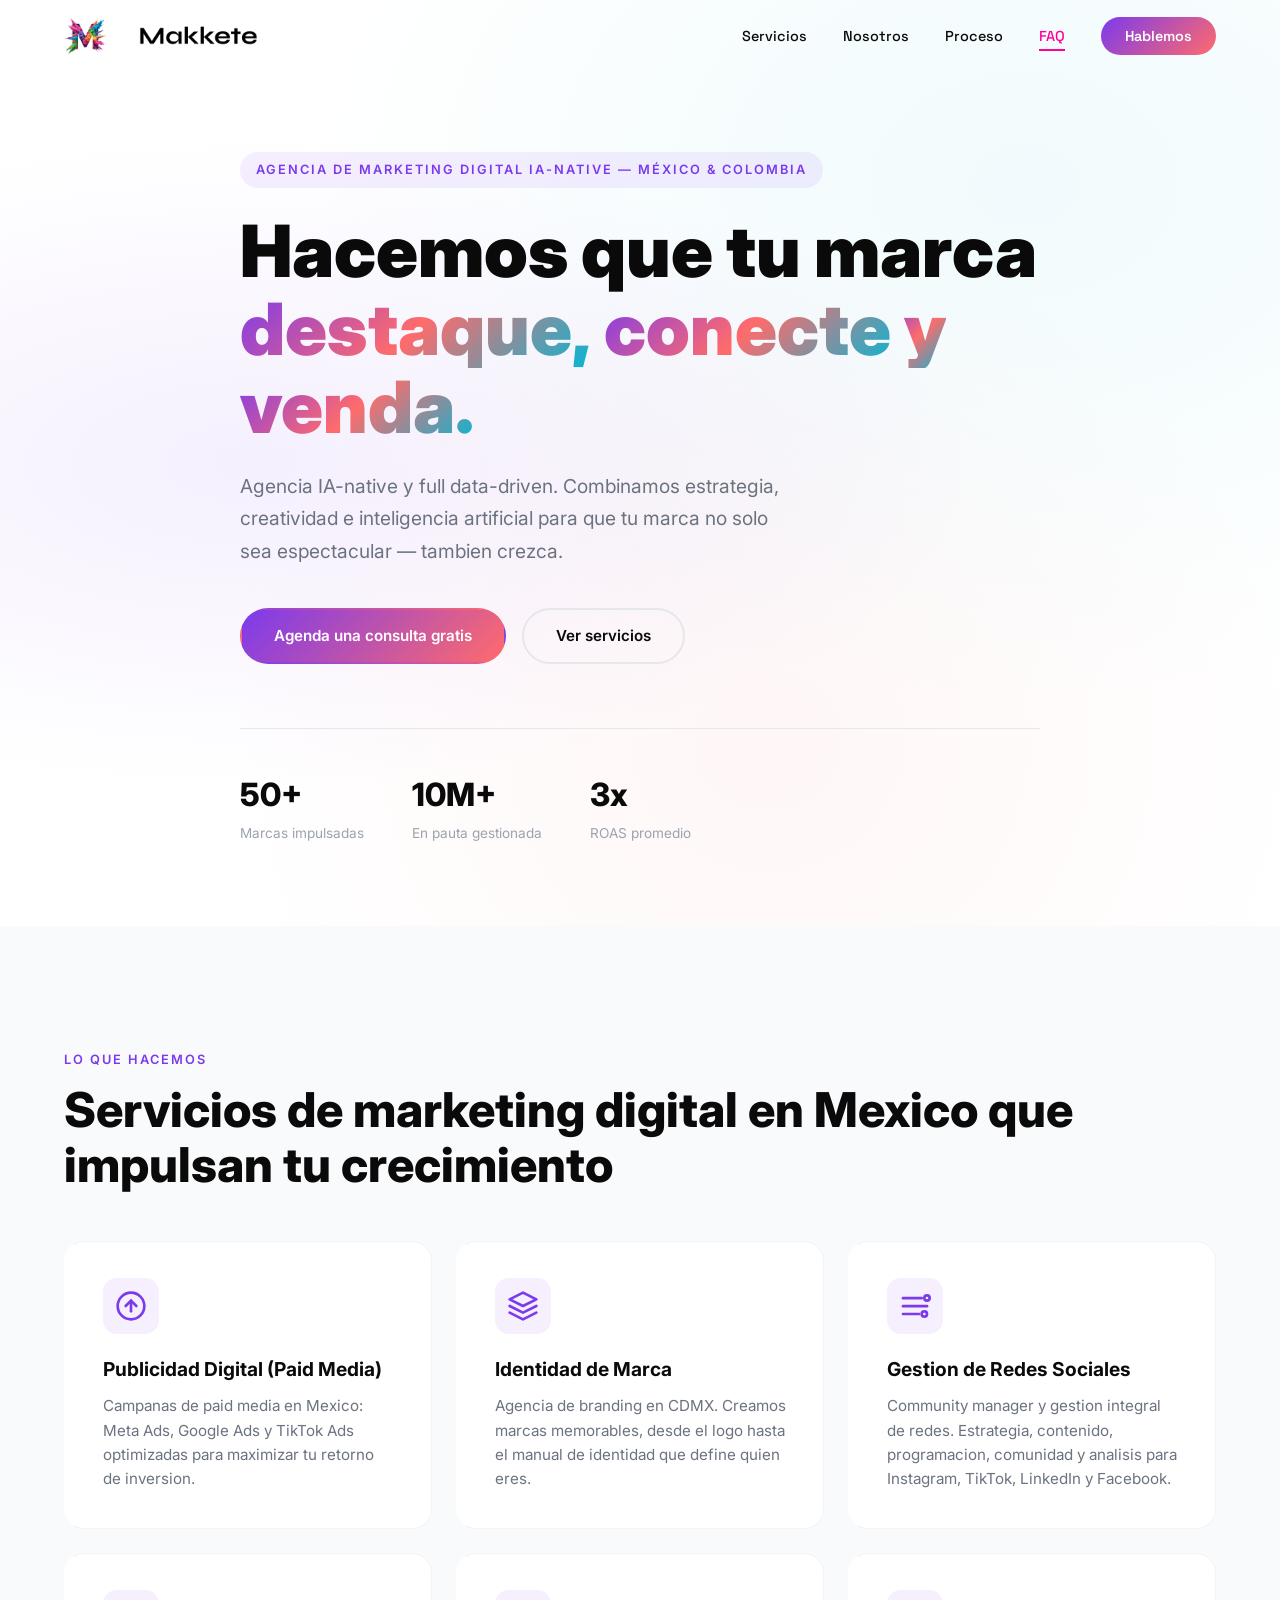
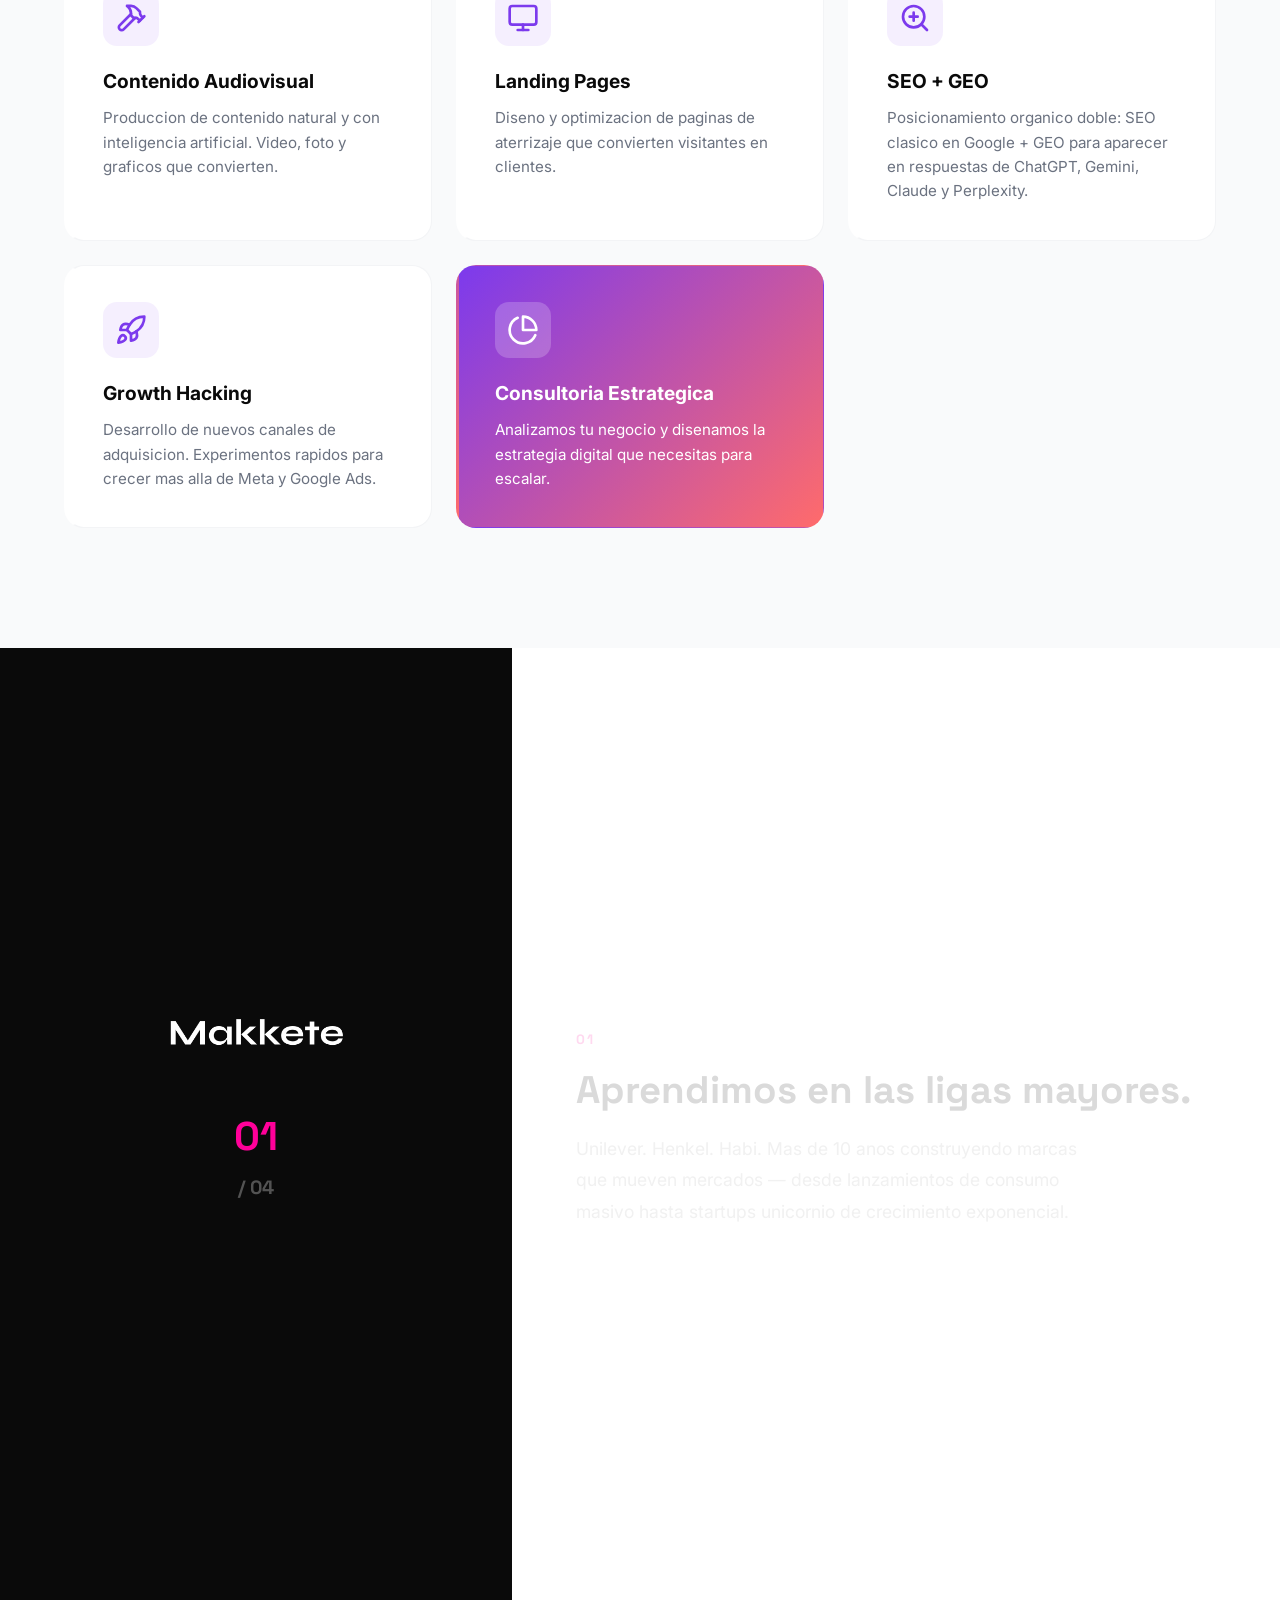
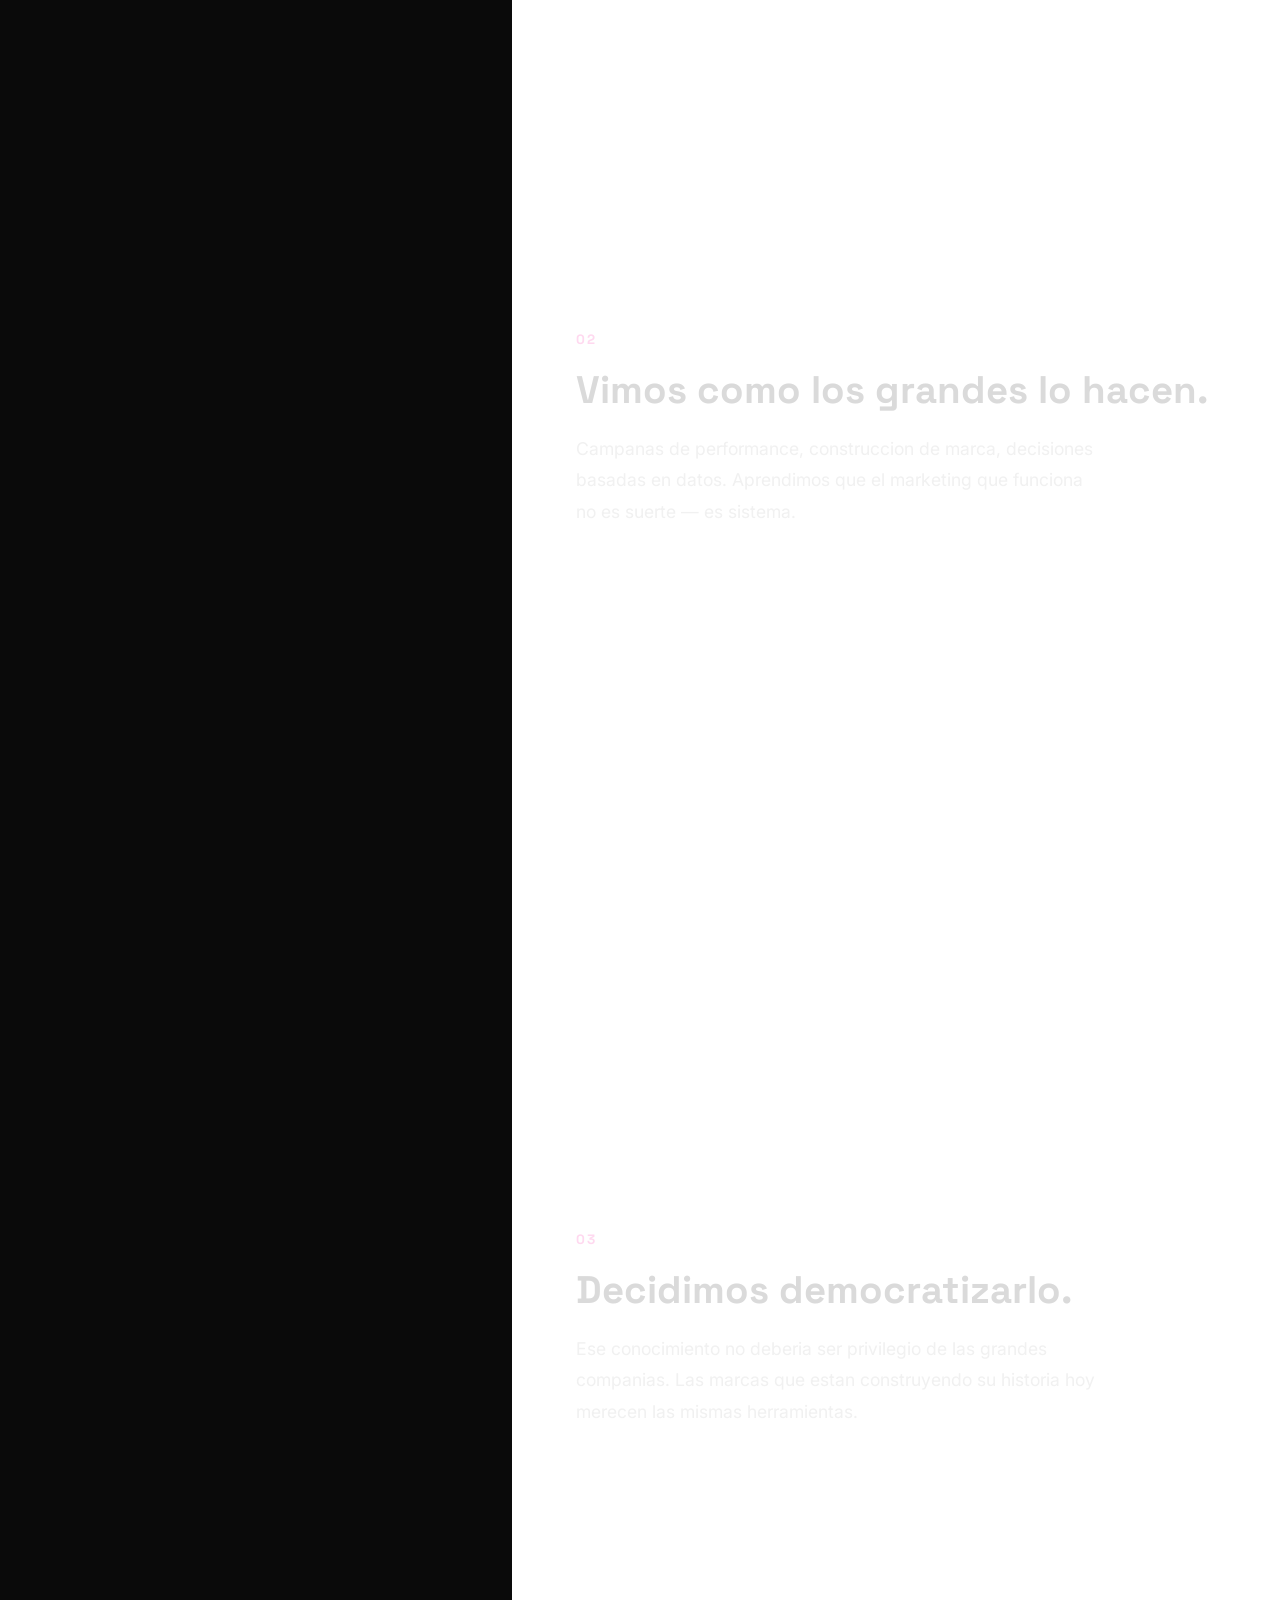
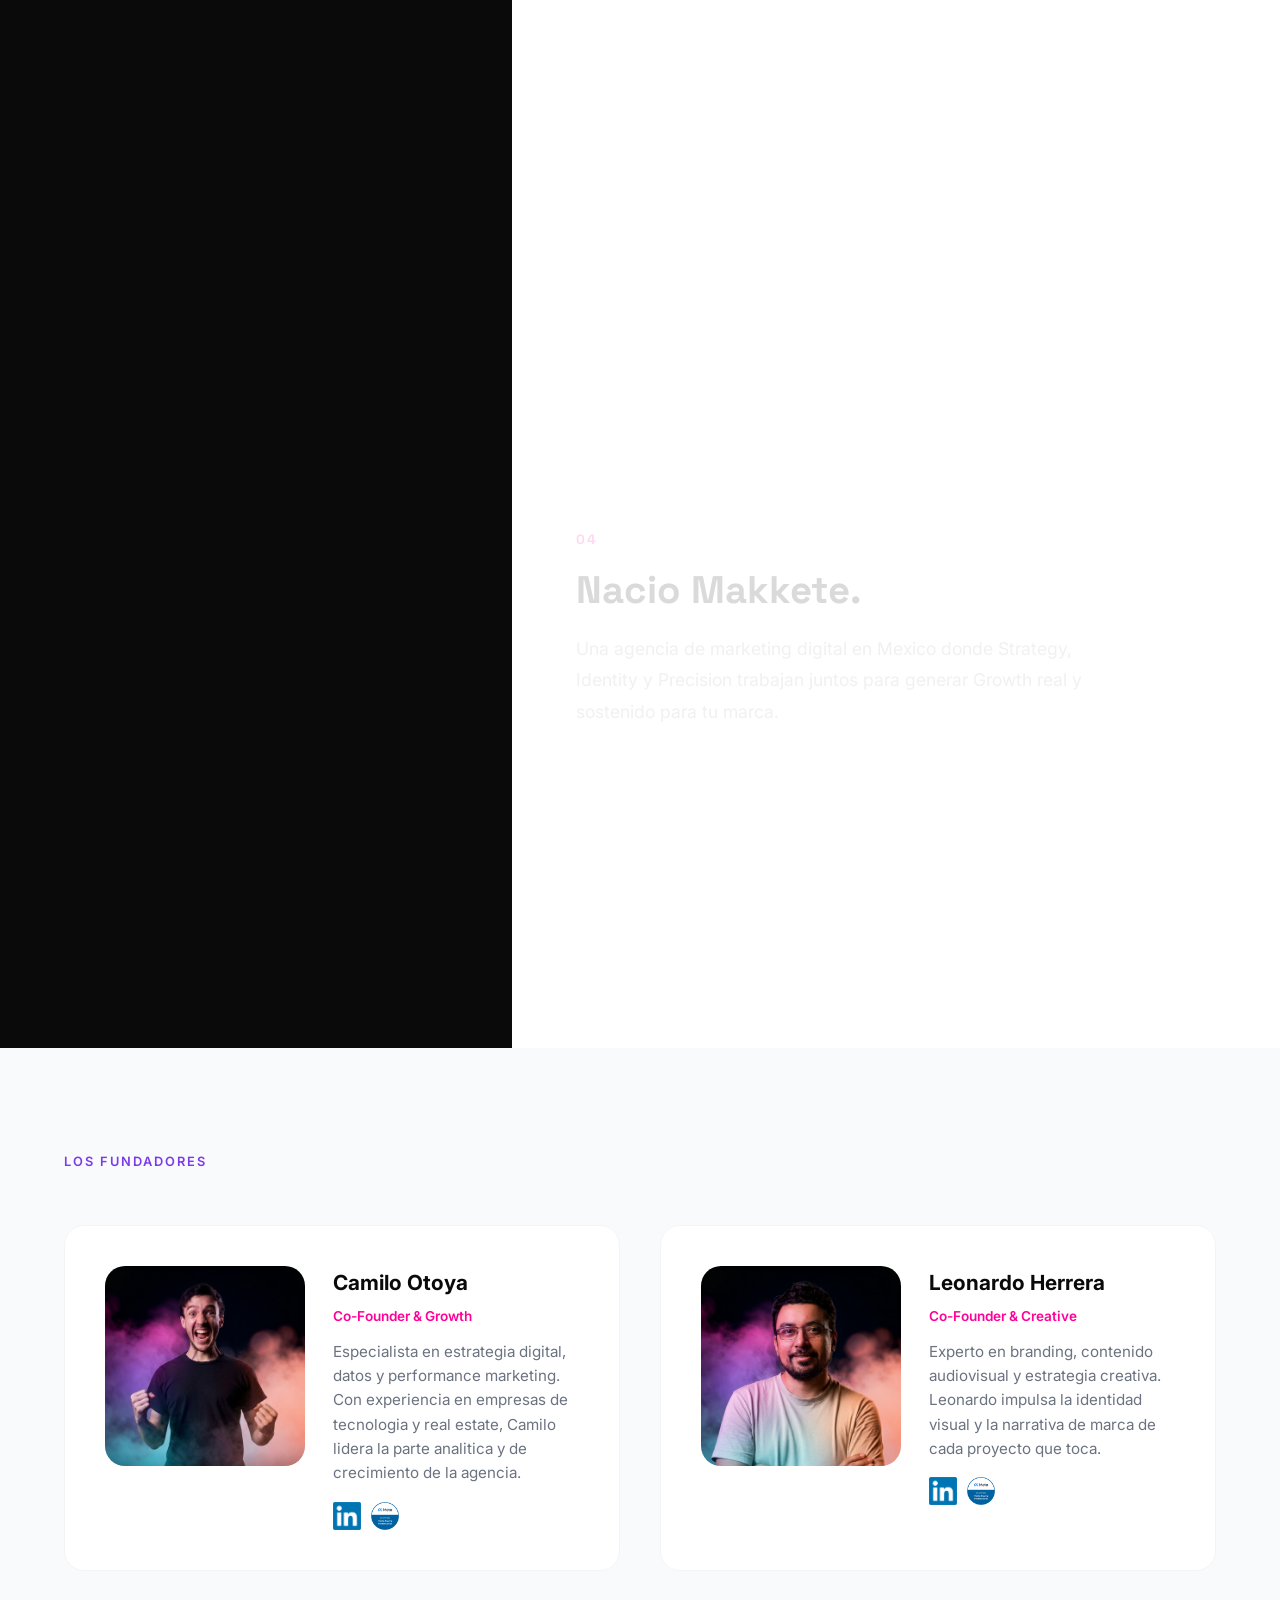
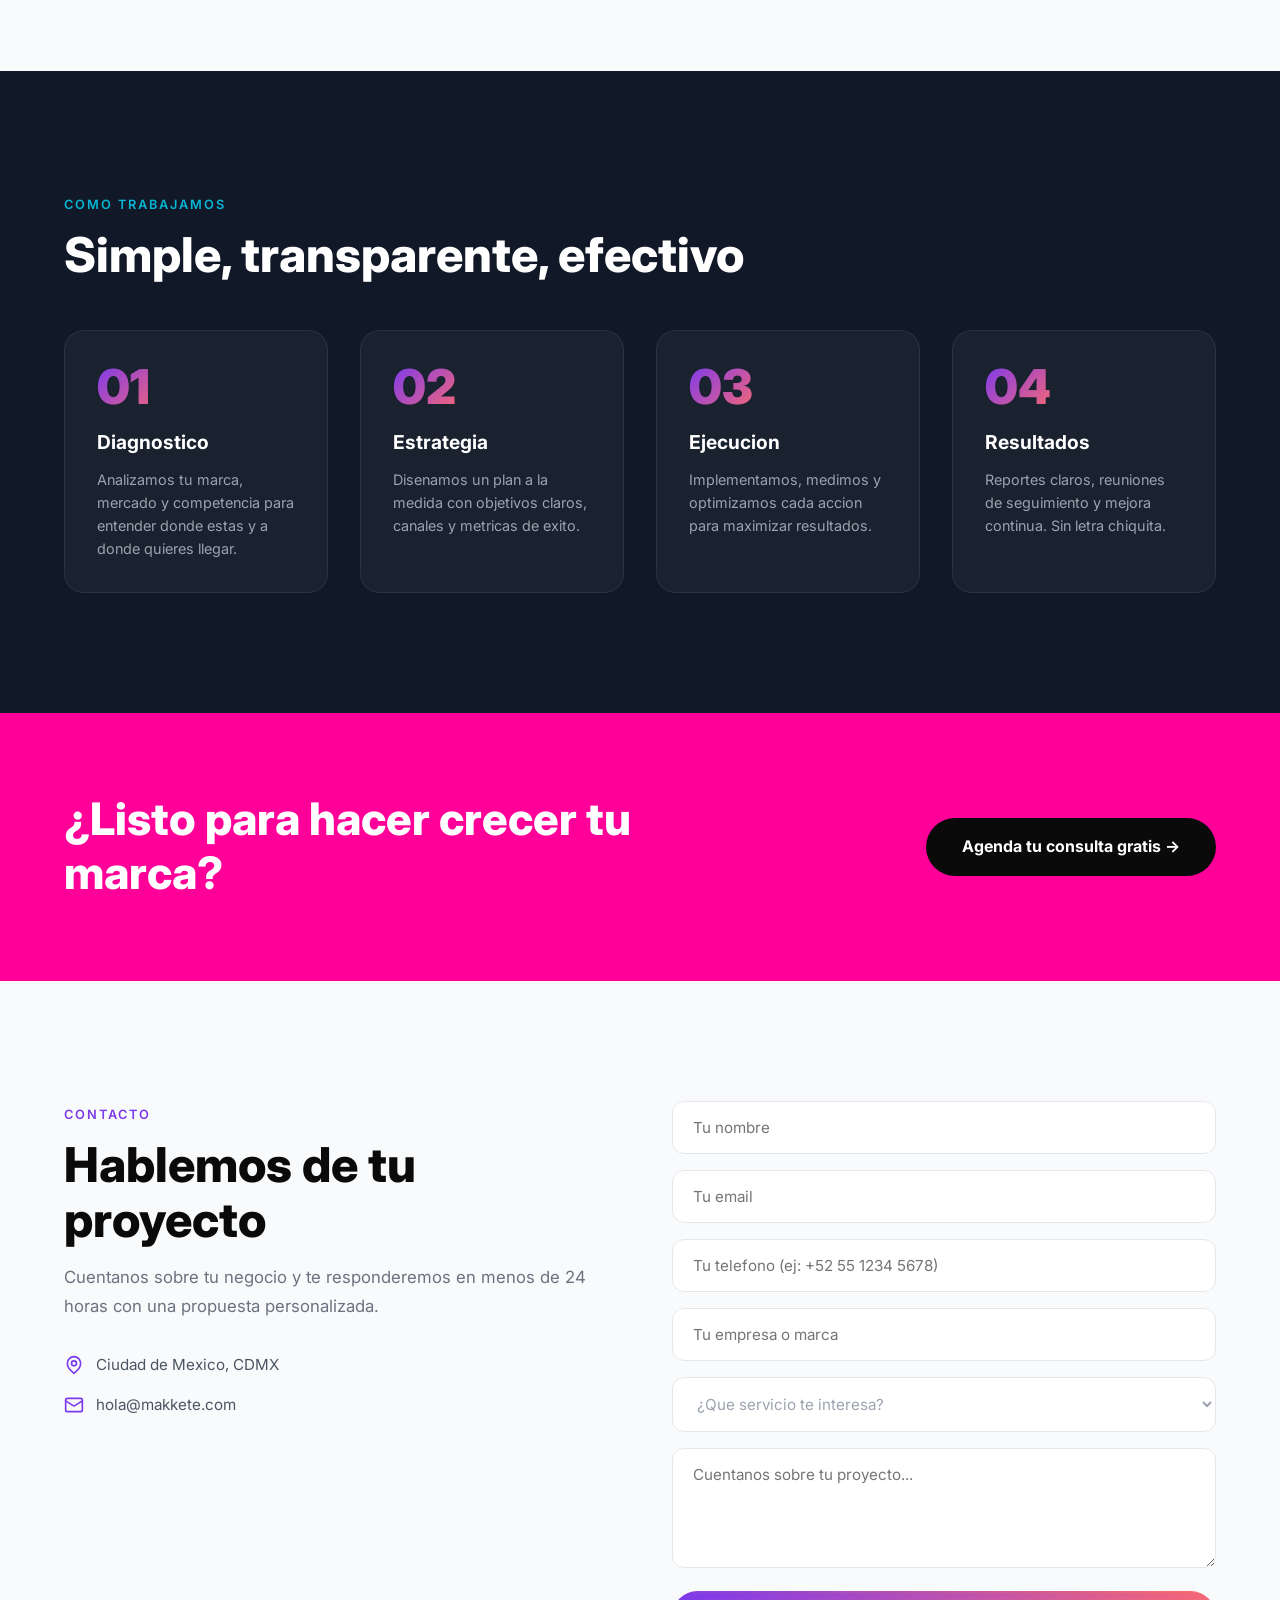
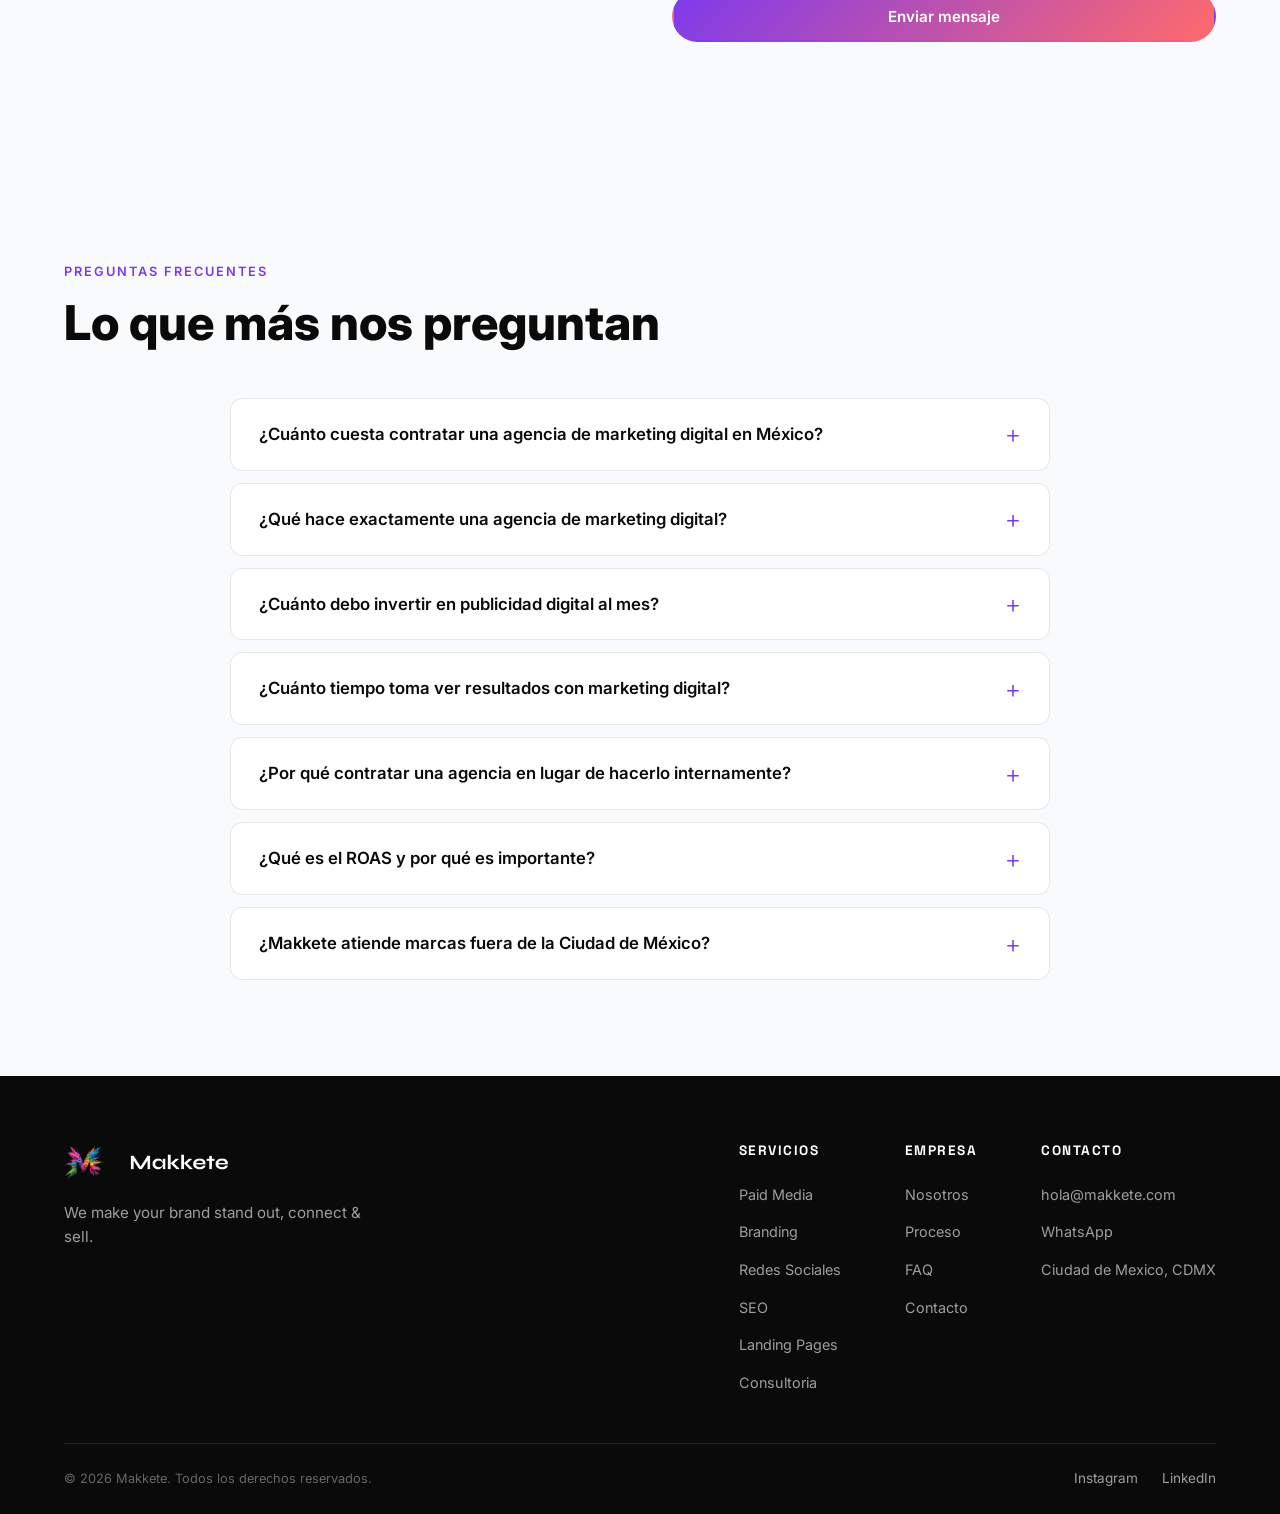
==== commit 1906c686: "Alinear sitio con posicionamiento actualizado (IA-native, data-driven, MX+CO) - Title + meta descrip" ====
--- a/index.html
+++ b/index.html
@@ -39,22 +39,22 @@
   src="https://www.facebook.com/tr?id=1258734292500342&ev=PageView&noscript=1"
   /></noscript>
   <!-- End Meta Pixel Code -->
-  <title>Makkete | Agencia de Marketing Digital en CDMX</title>
-  <meta name="description" content="Agencia de marketing digital en CDMX. Estrategia, branding y paid media con resultados reales. Consulta gratuita.">
+  <title>Makkete | Agencia de Marketing Digital IA-native — México y Colombia</title>
+  <meta name="description" content="Agencia de marketing digital IA-native y full data-driven con sede en México y Colombia. Hacemos marcas espectaculares que crecen. Consulta gratuita.">
   <link rel="canonical" href="https://makkete.com">
   <meta name="robots" content="index, follow">
   <meta name="author" content="Makkete">
   <!-- Open Graph -->
-  <meta property="og:title" content="Makkete | Agencia de Marketing Digital en CDMX">
-  <meta property="og:description" content="Agencia de marketing digital en CDMX. Estrategia, branding y paid media con resultados reales. Consulta gratuita.">
+  <meta property="og:title" content="Makkete | Agencia de Marketing Digital IA-native — México y Colombia">
+  <meta property="og:description" content="Agencia de marketing digital IA-native y full data-driven con sede en México y Colombia. Hacemos marcas espectaculares que crecen. Consulta gratuita.">
   <meta property="og:url" content="https://makkete.com">
   <meta property="og:type" content="website">
   <meta property="og:image" content="https://makkete.com/logo.png">
   <meta property="og:locale" content="es_MX">
   <!-- Twitter Card -->
   <meta name="twitter:card" content="summary_large_image">
-  <meta name="twitter:title" content="Makkete | Agencia de Marketing Digital en CDMX">
-  <meta name="twitter:description" content="Agencia de marketing digital en CDMX. Estrategia, branding y paid media con resultados reales. Consulta gratuita.">
+  <meta name="twitter:title" content="Makkete | Agencia de Marketing Digital IA-native — México y Colombia">
+  <meta name="twitter:description" content="Agencia de marketing digital IA-native y full data-driven con sede en México y Colombia. Hacemos marcas espectaculares que crecen. Consulta gratuita.">
   <meta name="twitter:image" content="https://makkete.com/logo.png">
   <!-- Schema Markup -->
   <script type="application/ld+json">
@@ -62,6 +62,7 @@
     "@context": "https://schema.org",
     "@type": "Organization",
     "name": "Makkete",
+    "description": "Agencia de marketing digital IA-native y full data-driven con sede en México y Colombia. Hacemos marcas espectaculares que crecen.",
     "url": "https://makkete.com",
     "logo": "https://makkete.com/logo.png",
     "email": "hola@makkete.com",
@@ -82,7 +83,7 @@
     "@context": "https://schema.org",
     "@type": "LocalBusiness",
     "name": "Makkete",
-    "description": "Agencia de marketing digital en CDMX. Paid media, branding, redes sociales, SEO y consultoria estrategica.",
+    "description": "Agencia de marketing digital IA-native y full data-driven con sede en México y Colombia. Paid media, branding, redes sociales, SEO, GEO, growth hacking, contenido con IA, landing pages y consultoría estratégica.",
     "url": "https://makkete.com",
     "image": "https://makkete.com/logo.png",
     "email": "hola@makkete.com",
@@ -94,10 +95,12 @@
       "addressCountry": "MX"
     },
     "priceRange": "$$",
-    "areaServed": {
-      "@type": "City",
-      "name": "Ciudad de México"
-    }
+    "areaServed": [
+      { "@type": "Country", "name": "México" },
+      { "@type": "Country", "name": "Colombia" },
+      { "@type": "Country", "name": "United States" },
+      { "@type": "Place", "name": "Latinoamérica" }
+    ]
   }
   </script>
   <!-- FAQ Schema -->
@@ -321,7 +324,7 @@
   <header class="hero" id="hero">
     <div class="hero__bg"></div>
     <div class="container hero__content">
-      <span class="hero__tag anim-word">Agencia de Marketing Digital — CDMX</span>
+      <span class="hero__tag anim-word">Agencia de Marketing Digital IA-native — México &amp; Colombia</span>
       <h1 class="hero__title">
         <span class="anim-word">Hacemos</span>
         <span class="anim-word">que</span>
@@ -334,8 +337,9 @@
         <span class="gradient-text anim-word">venda.</span>
       </h1>
       <p class="hero__subtitle anim-word">
-        Somos tu agencia de marketing digital en CDMX. Combinamos estrategia,
-        creatividad y datos para que tu negocio crezca con resultados reales.
+        Agencia IA-native y full data-driven. Combinamos estrategia,
+        creatividad e inteligencia artificial para que tu marca no solo
+        sea espectacular — tambien crezca.
       </p>
       <div class="hero__cta">
         <a href="#contacto" class="btn btn--hero-primary anim-word">Agenda una consulta gratis</a>
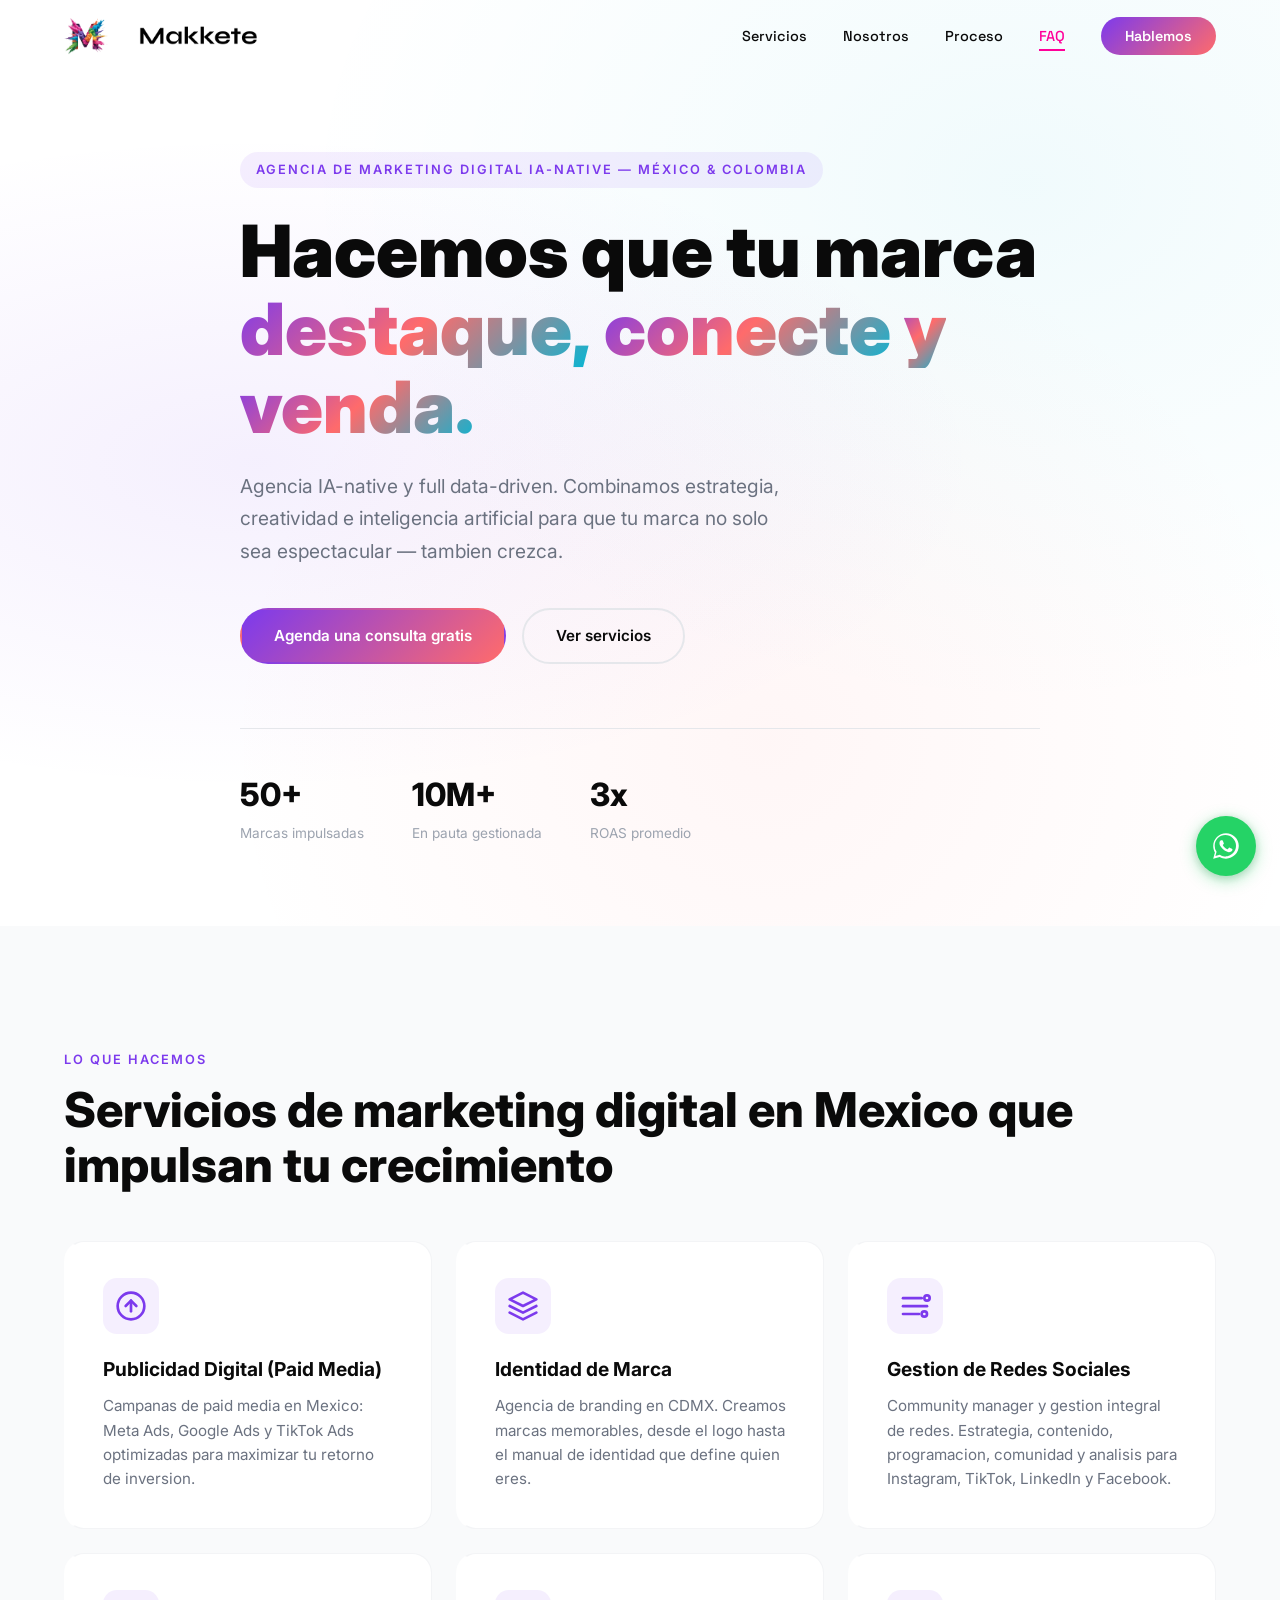
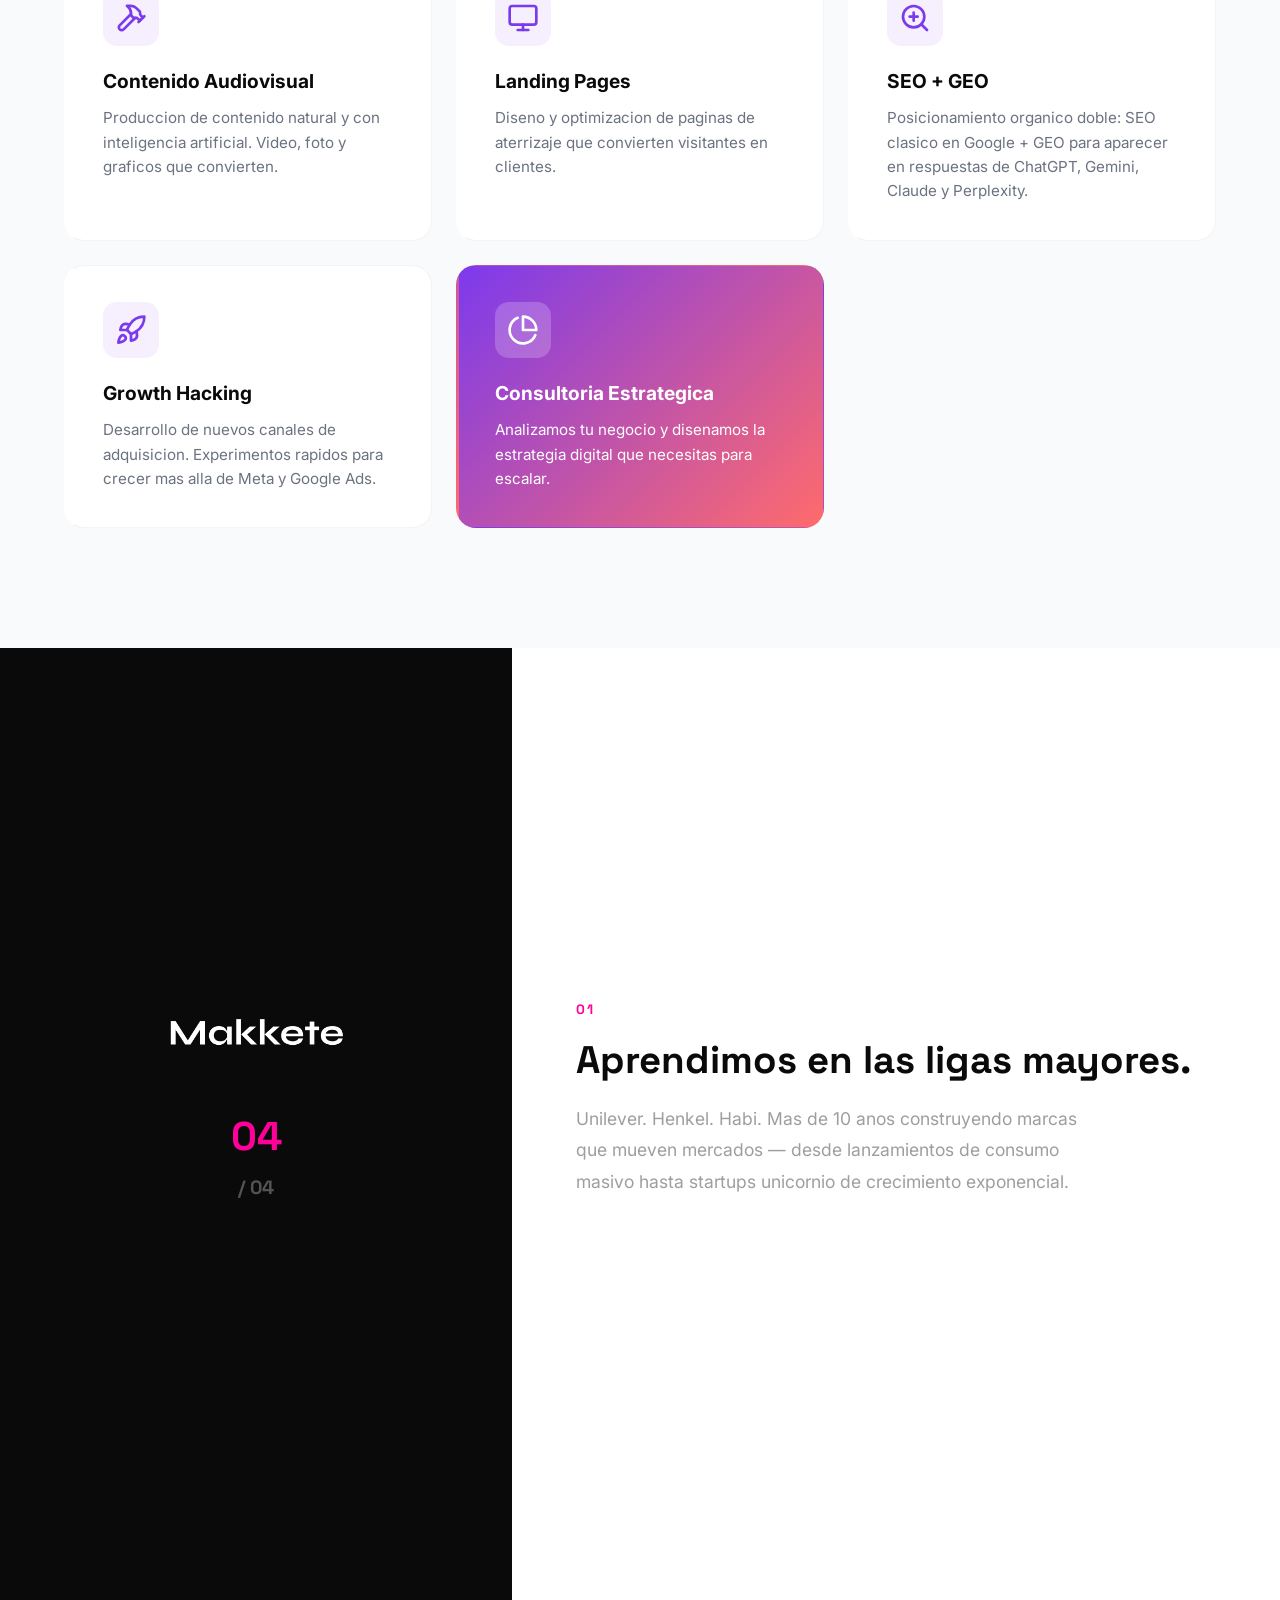
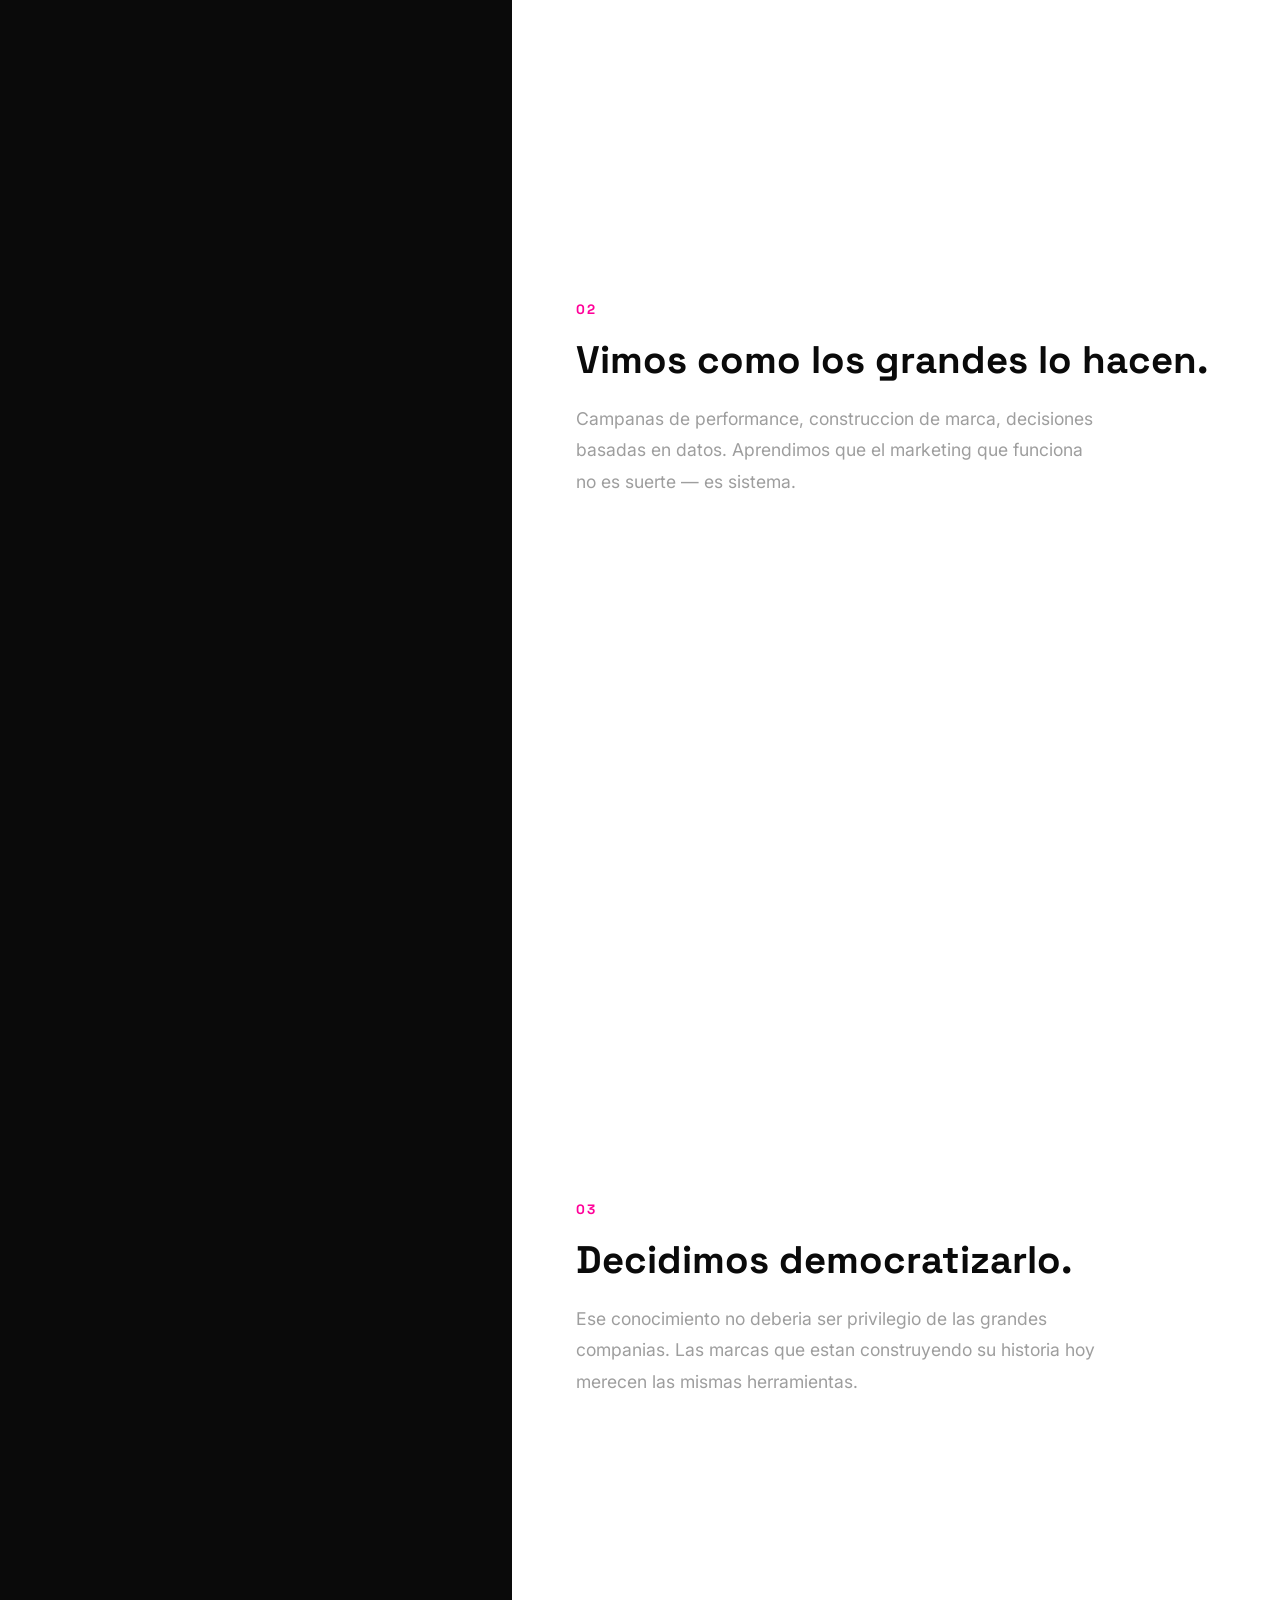
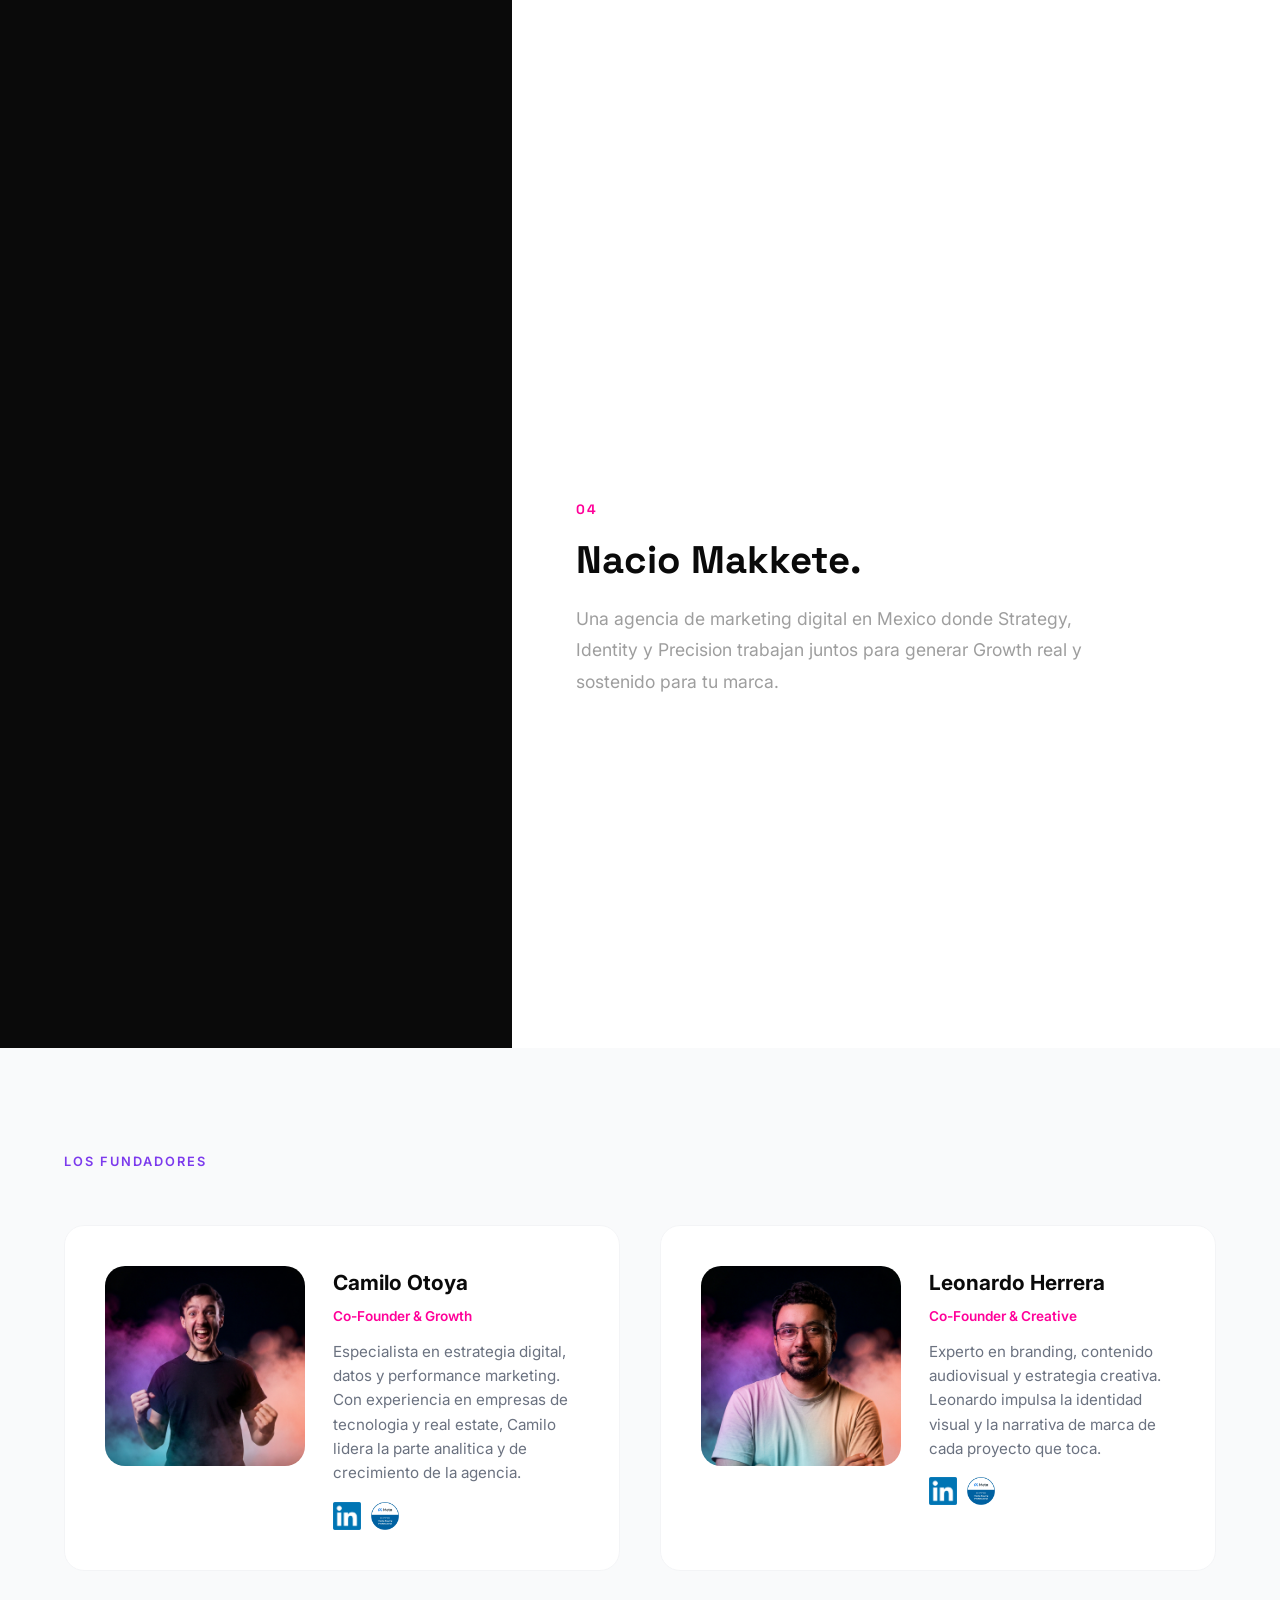
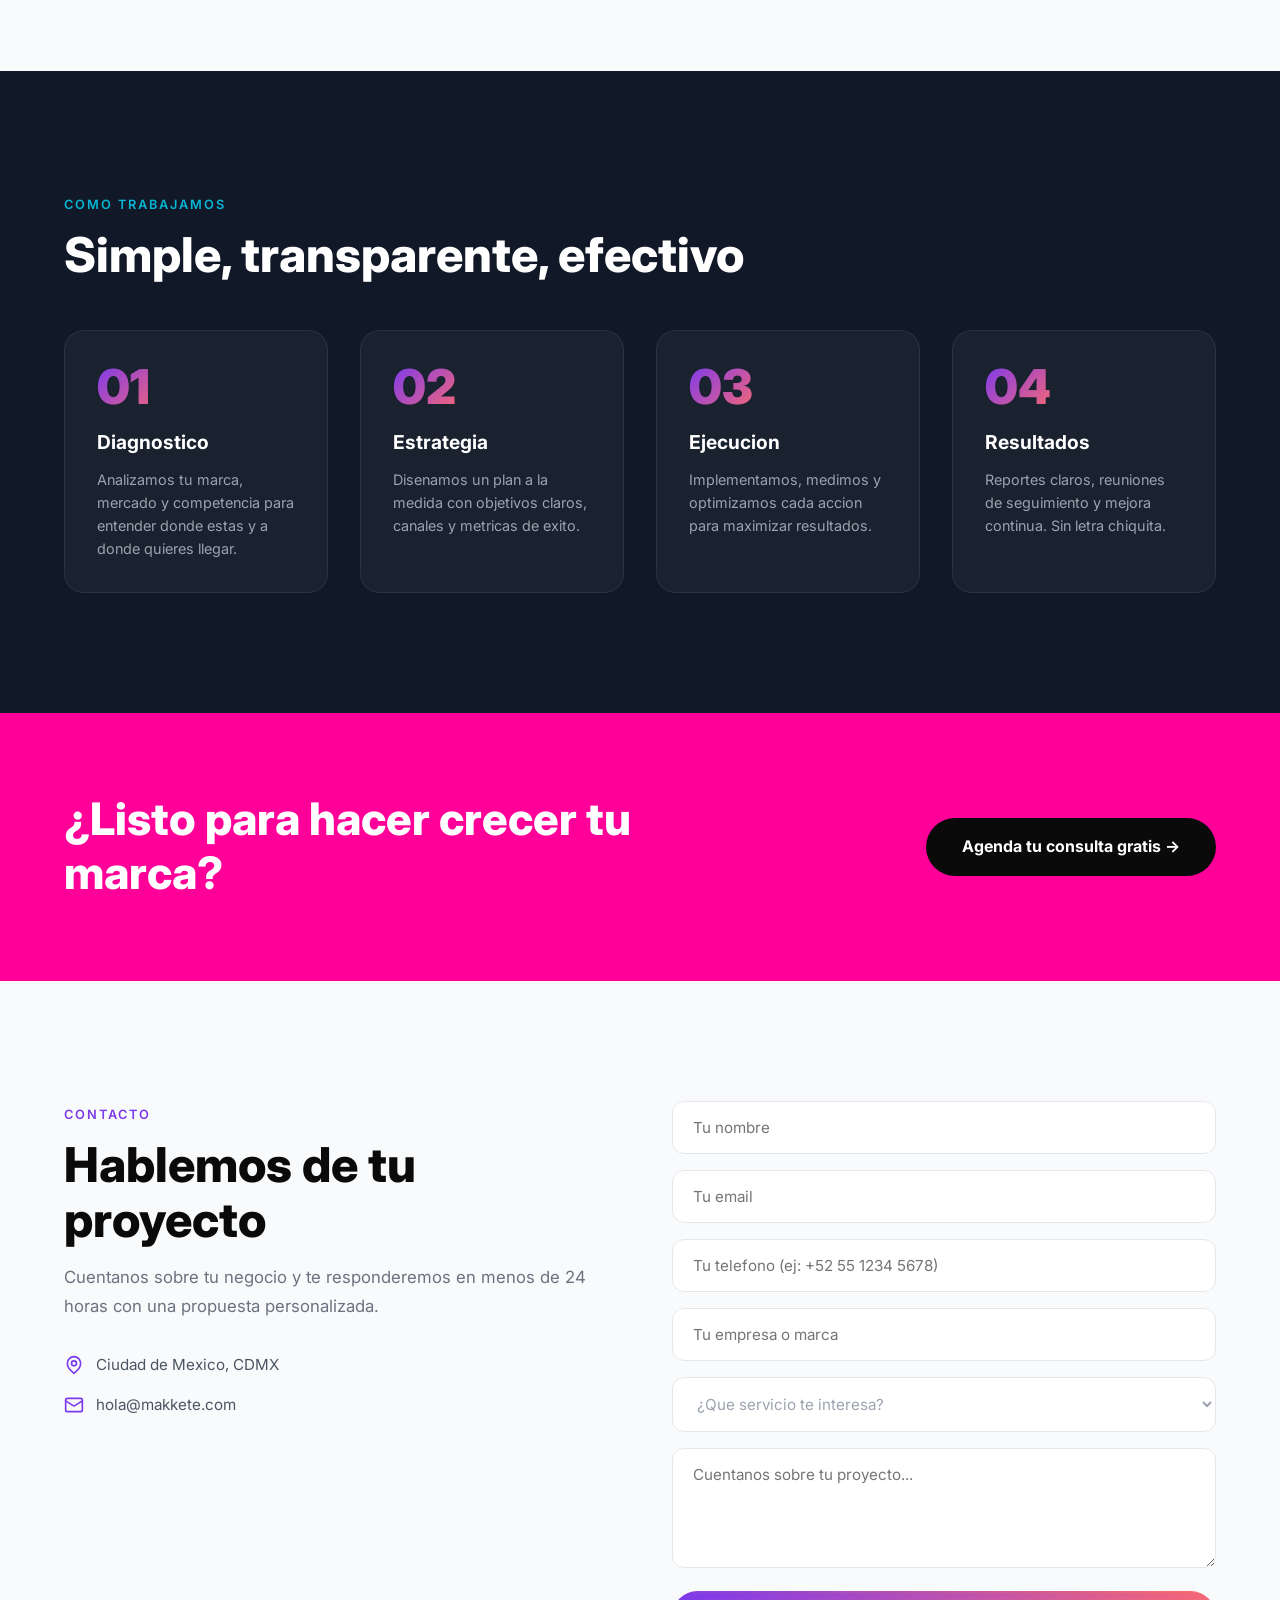
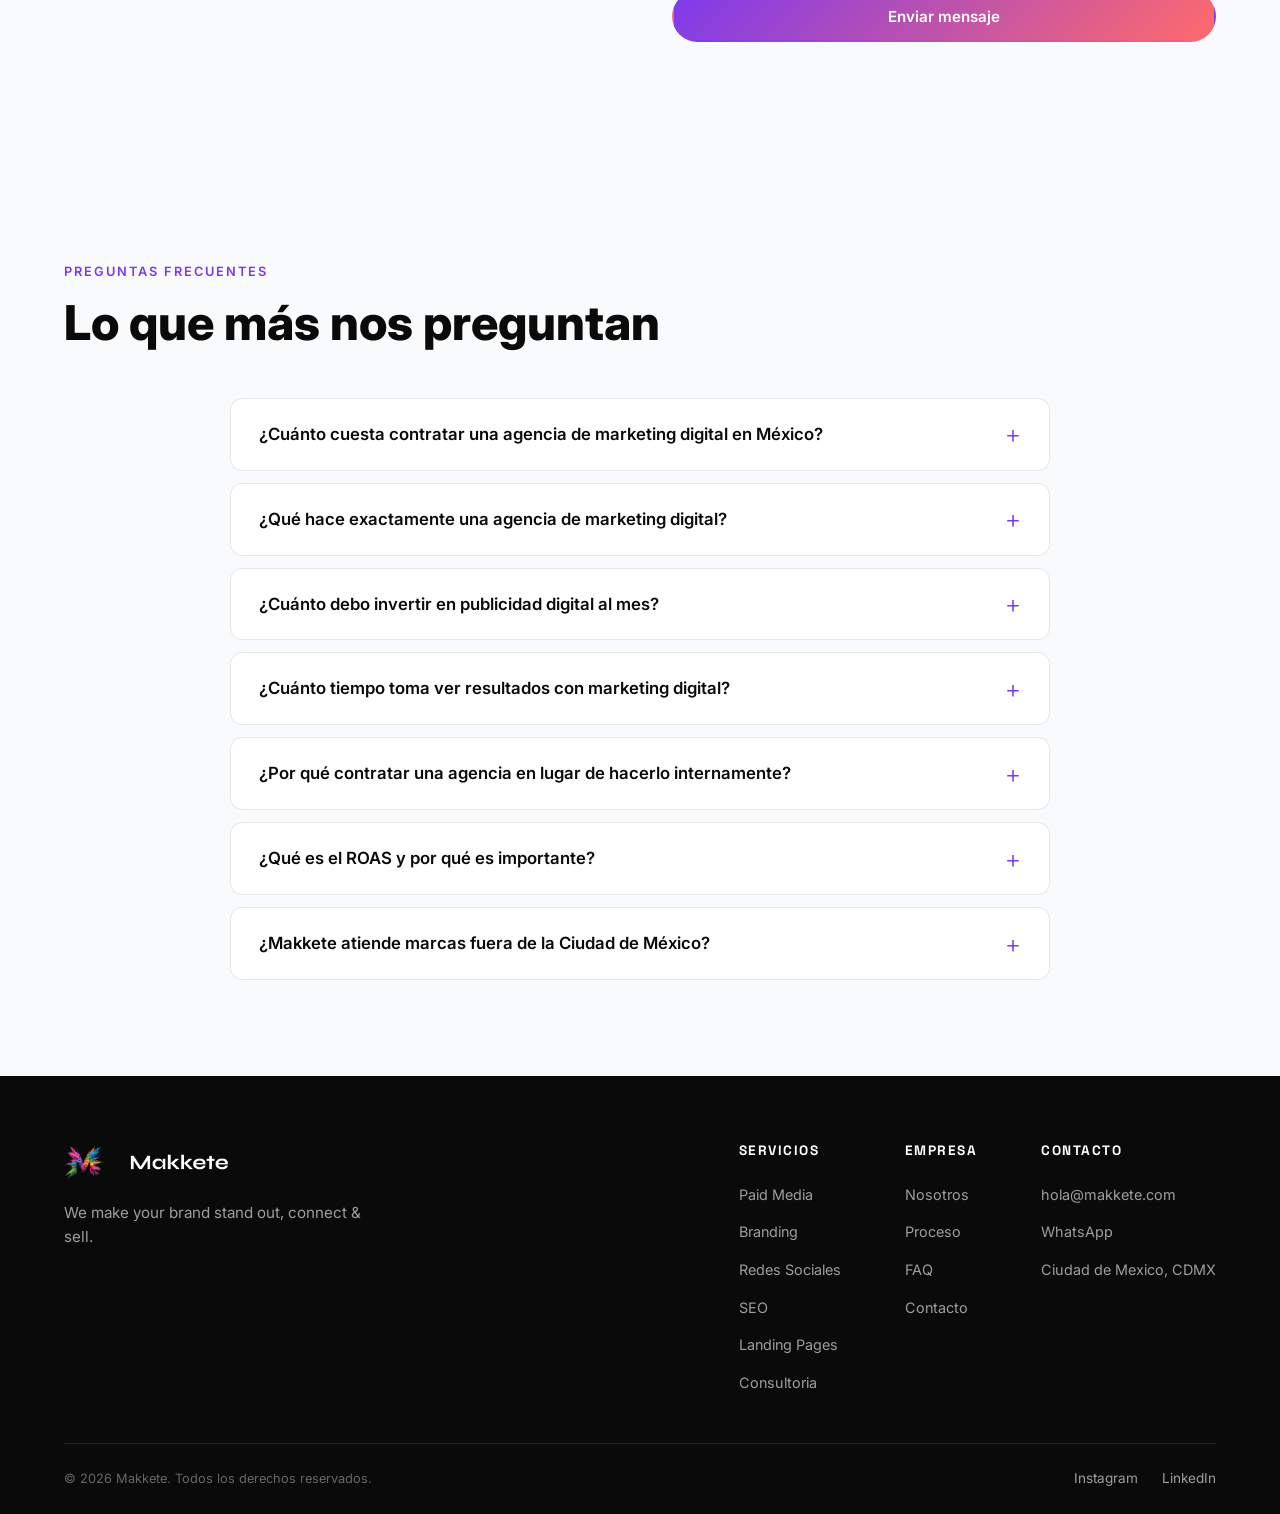
==== commit 7855a67f: "Boton flotante WhatsApp + tracking de clicks - Boton verde fixed en esquina inferior derecha con log" ====
--- a/index.html
+++ b/index.html
@@ -680,7 +680,7 @@
             <h4 class="footer__col-title">Contacto</h4>
             <ul>
               <li><a href="mailto:hola@makkete.com">hola@makkete.com</a></li>
-              <li><a href="https://wa.me/5215521289080" target="_blank" rel="noopener">WhatsApp</a></li>
+              <li><a href="https://wa.me/5215521289080?text=Hola%20Makkete!%20Me%20interesa%20saber%20c%C3%B3mo%20me%20pueden%20ayudar%20a%20consolidar%20y%20crecer%20mi%20marca.%20%F0%9F%9A%80" target="_blank" rel="noopener" class="wa-link" data-wa-source="footer">WhatsApp</a></li>
               <li><span class="footer__text">Ciudad de Mexico, CDMX</span></li>
             </ul>
           </div>
@@ -696,6 +696,19 @@
     </div>
   </footer>
 
+  <!-- Floating WhatsApp Button -->
+  <a href="https://wa.me/5215521289080?text=Hola%20Makkete!%20Me%20interesa%20saber%20c%C3%B3mo%20me%20pueden%20ayudar%20a%20consolidar%20y%20crecer%20mi%20marca.%20%F0%9F%9A%80"
+     target="_blank"
+     rel="noopener"
+     class="wa-float wa-link"
+     id="waFloat"
+     data-wa-source="floating"
+     aria-label="Escribenos por WhatsApp">
+    <svg xmlns="http://www.w3.org/2000/svg" viewBox="0 0 32 32" fill="currentColor" aria-hidden="true">
+      <path d="M16.002 3.2c-7.06 0-12.8 5.74-12.8 12.8 0 2.26.59 4.47 1.71 6.41L3.2 28.8l6.54-1.71c1.86 1.02 3.96 1.56 6.26 1.56h.01c7.06 0 12.8-5.74 12.8-12.8s-5.75-12.65-12.81-12.65zm0 23.5h-.01c-2.05 0-4.06-.55-5.82-1.59l-.42-.25-4.33 1.14 1.16-4.22-.27-.43a10.62 10.62 0 0 1-1.62-5.65c0-5.87 4.78-10.65 10.67-10.65 2.85 0 5.52 1.11 7.53 3.12a10.57 10.57 0 0 1 3.12 7.54c-.02 5.88-4.8 10.66-10.68 10.66zm5.85-7.97c-.32-.16-1.9-.94-2.2-1.04-.29-.11-.51-.16-.72.16-.21.32-.83 1.04-1.02 1.25-.19.21-.37.24-.69.08-.32-.16-1.35-.5-2.58-1.59-.95-.85-1.6-1.9-1.79-2.22-.19-.32-.02-.49.14-.65.14-.14.32-.37.48-.56.16-.19.21-.32.32-.53.11-.21.05-.4-.03-.56-.08-.16-.72-1.73-.99-2.37-.26-.62-.53-.54-.72-.55-.19-.01-.4-.01-.62-.01s-.56.08-.85.4c-.29.32-1.11 1.08-1.11 2.64s1.14 3.07 1.3 3.28c.16.21 2.25 3.43 5.45 4.81.76.33 1.35.52 1.82.67.76.24 1.46.21 2.01.13.61-.09 1.9-.78 2.16-1.53.27-.75.27-1.4.19-1.53-.08-.14-.29-.21-.61-.37z"/>
+    </svg>
+  </a>
+
   <script src="script.js"></script>
 </body>
 </html>
--- a/styles.css
+++ b/styles.css
@@ -715,6 +715,56 @@
 .contact__form textarea { resize: vertical; min-height: 120px; }
 .contact__form select { cursor: pointer; color: var(--gray-400); }
 .contact__form select:valid { color: var(--gray-800); }
+
+/* ── Floating WhatsApp Button ── */
+.wa-float {
+  position: fixed;
+  right: 24px;
+  bottom: 24px;
+  width: 60px;
+  height: 60px;
+  background: #25D366;
+  color: #fff;
+  border-radius: 50%;
+  display: flex;
+  align-items: center;
+  justify-content: center;
+  box-shadow: 0 4px 16px rgba(37, 211, 102, 0.4), 0 2px 8px rgba(0, 0, 0, 0.15);
+  z-index: 999;
+  transition: transform 0.2s ease, box-shadow 0.2s ease;
+  animation: wa-pulse 2.4s ease-in-out infinite;
+}
+.wa-float:hover {
+  transform: scale(1.08);
+  box-shadow: 0 6px 24px rgba(37, 211, 102, 0.55), 0 4px 12px rgba(0, 0, 0, 0.2);
+  animation: none;
+}
+.wa-float svg {
+  width: 32px;
+  height: 32px;
+}
+@keyframes wa-pulse {
+  0%, 100% {
+    box-shadow: 0 4px 16px rgba(37, 211, 102, 0.4), 0 2px 8px rgba(0, 0, 0, 0.15),
+                0 0 0 0 rgba(37, 211, 102, 0.35);
+  }
+  50% {
+    box-shadow: 0 4px 16px rgba(37, 211, 102, 0.4), 0 2px 8px rgba(0, 0, 0, 0.15),
+                0 0 0 14px rgba(37, 211, 102, 0);
+  }
+}
+@media (max-width: 480px) {
+  .wa-float {
+    right: 16px;
+    bottom: 16px;
+    width: 54px;
+    height: 54px;
+  }
+  .wa-float svg {
+    width: 28px;
+    height: 28px;
+  }
+}
 
 /* ── FAQ ── */
 .faq {
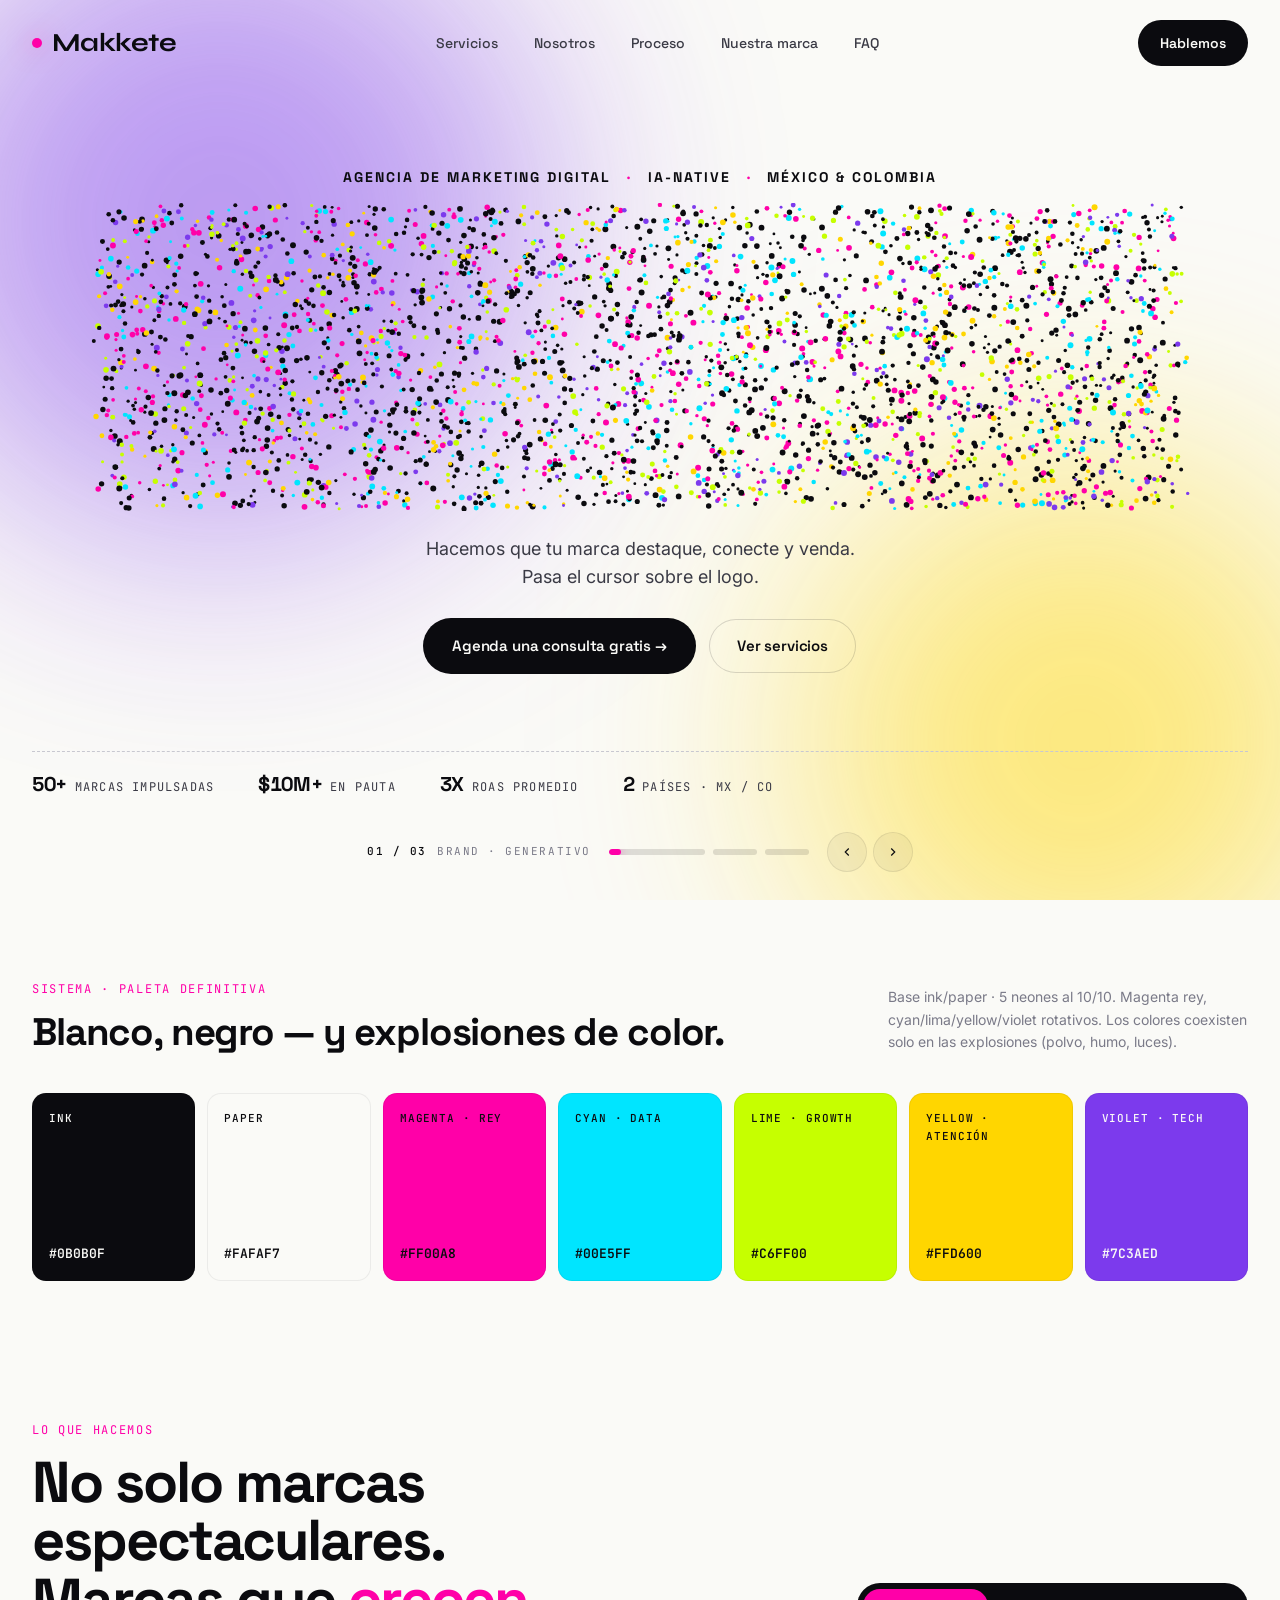
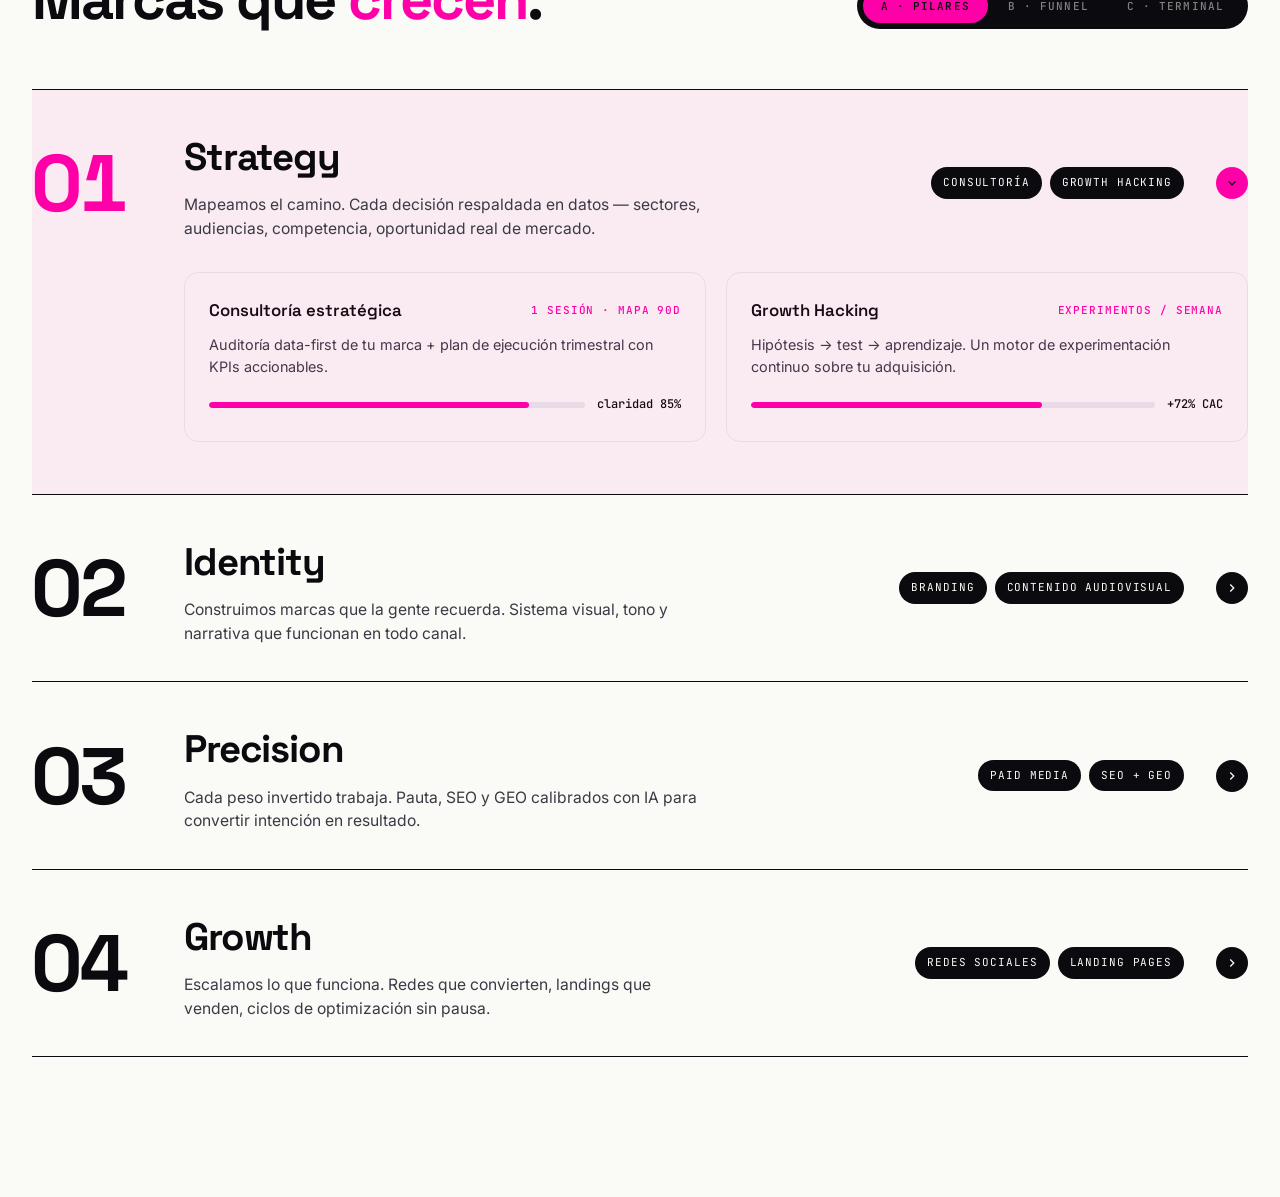
==== commit febba374: "Base: copiar prototipo de Claude Design a la rama Archivos nuevos del prototipo: - brand-studio.css," ====
--- a/index.html
+++ b/index.html
@@ -1,714 +1,559 @@
 <!DOCTYPE html>
 <html lang="es">
 <head>
-  <meta charset="UTF-8">
-  <meta name="viewport" content="width=device-width, initial-scale=1.0">
-  <link rel="icon" type="image/x-icon" href="favicon.ico">
-  <link rel="icon" type="image/png" sizes="192x192" href="favicon-192.png">
-  <link rel="apple-touch-icon" href="apple-touch-icon.png">
-  <!-- Google Tag Manager -->
-  <script>(function(w,d,s,l,i){w[l]=w[l]||[];w[l].push({'gtm.start':
-  new Date().getTime(),event:'gtm.js'});var f=d.getElementsByTagName(s)[0],
-  j=d.createElement(s),dl=l!='dataLayer'?'&l='+l:'';j.async=true;j.src=
-  'https://www.googletagmanager.com/gtm.js?id='+i+dl;f.parentNode.insertBefore(j,f);
-  })(window,document,'script','dataLayer','GTM-NRNJTD24');</script>
-  <!-- End Google Tag Manager -->
-  <!-- Google Analytics (GA4) + Google Ads — mismo loader gtag.js -->
-  <script async src="https://www.googletagmanager.com/gtag/js?id=G-SY2KGT19T1"></script>
-  <script>
-    window.dataLayer = window.dataLayer || [];
-    function gtag(){dataLayer.push(arguments);}
-    gtag('js', new Date());
-    gtag('config', 'G-SY2KGT19T1');
-    gtag('config', 'AW-18069208452');
-  </script>
-  <!-- Meta Pixel Code -->
-  <script>
-    !function(f,b,e,v,n,t,s)
-    {if(f.fbq)return;n=f.fbq=function(){n.callMethod?
-    n.callMethod.apply(n,arguments):n.queue.push(arguments)};
-    if(!f._fbq)f._fbq=n;n.push=n;n.loaded=!0;n.version='2.0';
-    n.queue=[];t=b.createElement(e);t.async=!0;
-    t.src=v;s=b.getElementsByTagName(e)[0];
-    s.parentNode.insertBefore(t,s)}(window, document,'script',
-    'https://connect.facebook.net/en_US/fbevents.js');
-    fbq('init', '1258734292500342');
-    fbq('track', 'PageView');
-  </script>
-  <noscript><img height="1" width="1" style="display:none"
-  src="https://www.facebook.com/tr?id=1258734292500342&ev=PageView&noscript=1"
-  /></noscript>
-  <!-- End Meta Pixel Code -->
-  <title>Makkete | Agencia de Marketing Digital IA-native — México y Colombia</title>
-  <meta name="description" content="Agencia de marketing digital IA-native y full data-driven con sede en México y Colombia. Hacemos marcas espectaculares que crecen. Consulta gratuita.">
-  <link rel="canonical" href="https://makkete.com">
-  <meta name="robots" content="index, follow">
-  <meta name="author" content="Makkete">
-  <!-- Open Graph -->
-  <meta property="og:title" content="Makkete | Agencia de Marketing Digital IA-native — México y Colombia">
-  <meta property="og:description" content="Agencia de marketing digital IA-native y full data-driven con sede en México y Colombia. Hacemos marcas espectaculares que crecen. Consulta gratuita.">
-  <meta property="og:url" content="https://makkete.com">
-  <meta property="og:type" content="website">
-  <meta property="og:image" content="https://makkete.com/logo.png">
-  <meta property="og:locale" content="es_MX">
-  <!-- Twitter Card -->
-  <meta name="twitter:card" content="summary_large_image">
-  <meta name="twitter:title" content="Makkete | Agencia de Marketing Digital IA-native — México y Colombia">
-  <meta name="twitter:description" content="Agencia de marketing digital IA-native y full data-driven con sede en México y Colombia. Hacemos marcas espectaculares que crecen. Consulta gratuita.">
-  <meta name="twitter:image" content="https://makkete.com/logo.png">
-  <!-- Schema Markup -->
-  <script type="application/ld+json">
-  {
-    "@context": "https://schema.org",
-    "@type": "Organization",
-    "name": "Makkete",
-    "description": "Agencia de marketing digital IA-native y full data-driven con sede en México y Colombia. Hacemos marcas espectaculares que crecen.",
-    "url": "https://makkete.com",
-    "logo": "https://makkete.com/logo.png",
-    "email": "hola@makkete.com",
-    "address": {
-      "@type": "PostalAddress",
-      "addressLocality": "Ciudad de México",
-      "addressRegion": "CDMX",
-      "addressCountry": "MX"
-    },
-    "sameAs": [
-      "https://www.instagram.com/makkete.agencia/",
-      "https://www.linkedin.com/company/makkete/"
-    ]
-  }
-  </script>
-  <script type="application/ld+json">
-  {
-    "@context": "https://schema.org",
-    "@type": "LocalBusiness",
-    "name": "Makkete",
-    "description": "Agencia de marketing digital IA-native y full data-driven con sede en México y Colombia. Paid media, branding, redes sociales, SEO, GEO, growth hacking, contenido con IA, landing pages y consultoría estratégica.",
-    "url": "https://makkete.com",
-    "image": "https://makkete.com/logo.png",
-    "email": "hola@makkete.com",
-    "telephone": "+5215521289080",
-    "address": {
-      "@type": "PostalAddress",
-      "addressLocality": "Ciudad de México",
-      "addressRegion": "CDMX",
-      "addressCountry": "MX"
-    },
-    "priceRange": "$$",
-    "areaServed": [
-      { "@type": "Country", "name": "México" },
-      { "@type": "Country", "name": "Colombia" },
-      { "@type": "Country", "name": "United States" },
-      { "@type": "Place", "name": "Latinoamérica" }
-    ]
-  }
-  </script>
-  <!-- FAQ Schema -->
-  <script type="application/ld+json">
-  {
-    "@context": "https://schema.org",
-    "@type": "FAQPage",
-    "mainEntity": [
-      {
-        "@type": "Question",
-        "name": "¿Cuánto cuesta contratar una agencia de marketing digital en México?",
-        "acceptedAnswer": {
-          "@type": "Answer",
-          "text": "El costo de una agencia de marketing digital en México varía entre $15,000 y $80,000 MXN al mes según el alcance del servicio. En Makkete diseñamos planes a la medida del tamaño y los objetivos de cada marca, sin paquetes rígidos. La consulta inicial es gratuita."
-        }
-      },
-      {
-        "@type": "Question",
-        "name": "¿Qué hace exactamente una agencia de marketing digital?",
-        "acceptedAnswer": {
-          "@type": "Answer",
-          "text": "Una agencia de marketing digital diseña la estrategia, ejecuta y mide las acciones digitales de una marca: publicidad pagada (Meta Ads, Google Ads, TikTok Ads), branding, gestión de redes sociales, contenido audiovisual, SEO y landing pages. En Makkete combinamos los cuatro pilares Strategy, Identity, Precision y Growth para generar crecimiento sostenido."
-        }
-      },
-      {
-        "@type": "Question",
-        "name": "¿Cuánto debo invertir en publicidad digital al mes?",
-        "acceptedAnswer": {
-          "@type": "Answer",
-          "text": "La inversión mínima recomendada en publicidad digital en México es de $10,000 MXN al mes para obtener datos significativos y optimizar campañas. Marcas en etapa de crecimiento suelen invertir entre $30,000 y $200,000 MXN mensuales. Lo importante no es cuánto inviertes sino el ROAS (retorno por cada peso invertido)."
-        }
-      },
-      {
-        "@type": "Question",
-        "name": "¿Cuánto tiempo toma ver resultados con marketing digital?",
-        "acceptedAnswer": {
-          "@type": "Answer",
-          "text": "Las campañas de paid media (Meta Ads, Google Ads) generan tráfico y leads desde la primera semana. SEO y branding requieren entre 3 y 6 meses para mostrar resultados sostenibles. Una estrategia integral combina ambos para tener tracción inmediata y crecimiento de largo plazo."
-        }
-      },
-      {
-        "@type": "Question",
-        "name": "¿Por qué contratar una agencia en lugar de hacerlo internamente?",
-        "acceptedAnswer": {
-          "@type": "Answer",
-          "text": "Una agencia te da acceso a un equipo multidisciplinario (estrategia, creatividad, paid media, datos) por una fracción del costo de contratar perfiles senior in-house. Además, una agencia ya validó qué funciona en decenas de marcas, lo que evita meses de prueba y error. En Makkete traemos el know-how de empresas como Unilever, Henkel y startups unicornio."
-        }
-      },
-      {
-        "@type": "Question",
-        "name": "¿Qué es el ROAS y por qué es importante?",
-        "acceptedAnswer": {
-          "@type": "Answer",
-          "text": "ROAS (Return on Ad Spend) es la métrica que mide cuántos pesos de ingreso genera cada peso invertido en publicidad. Un ROAS de 3x significa que por cada $1 MXN invertido recuperas $3 MXN. Es la métrica más importante para evaluar la rentabilidad real de tu inversión publicitaria. El ROAS promedio que generamos en Makkete es 3x."
-        }
-      },
-      {
-        "@type": "Question",
-        "name": "¿Makkete atiende marcas fuera de la Ciudad de México?",
-        "acceptedAnswer": {
-          "@type": "Answer",
-          "text": "Sí. Aunque tenemos sede en CDMX, trabajamos con marcas en toda la República Mexicana y en Latinoamérica de forma 100% remota. Tenemos clientes activos fuera de CDMX y experiencia ejecutando campañas en múltiples mercados de la región."
-        }
-      }
-    ]
-  }
-  </script>
-  <!-- Service Schema -->
-  <script type="application/ld+json">
-  {
-    "@context": "https://schema.org",
-    "@graph": [
-      {
-        "@type": "Service",
-        "serviceType": "Publicidad Digital",
-        "name": "Publicidad Digital (Paid Media)",
-        "description": "Campañas de paid media en México: Meta Ads, Google Ads y TikTok Ads optimizadas para maximizar el retorno de inversión.",
-        "provider": { "@type": "Organization", "name": "Makkete", "url": "https://makkete.com" },
-        "areaServed": { "@type": "Country", "name": "México" }
-      },
-      {
-        "@type": "Service",
-        "serviceType": "Branding",
-        "name": "Identidad de Marca",
-        "description": "Agencia de branding en CDMX. Creamos marcas memorables, desde el logo hasta el manual de identidad.",
-        "provider": { "@type": "Organization", "name": "Makkete", "url": "https://makkete.com" },
-        "areaServed": { "@type": "Country", "name": "México" }
-      },
-      {
-        "@type": "Service",
-        "serviceType": "Social Media Management",
-        "name": "Gestión de Redes Sociales (Community Manager)",
-        "description": "Community manager y gestión integral de redes sociales: estrategia, calendario editorial, contenido, programación, respuesta a comentarios y DMs, análisis de desempeño. Instagram, TikTok, LinkedIn y Facebook.",
-        "provider": { "@type": "Organization", "name": "Makkete", "url": "https://makkete.com" },
-        "areaServed": { "@type": "Country", "name": "México" }
-      },
-      {
-        "@type": "Service",
-        "serviceType": "Audiovisual Content Production",
-        "name": "Contenido Audiovisual",
-        "description": "Producción de contenido natural y con inteligencia artificial. Video, foto y gráficos que convierten.",
-        "provider": { "@type": "Organization", "name": "Makkete", "url": "https://makkete.com" },
-        "areaServed": { "@type": "Country", "name": "México" }
-      },
-      {
-        "@type": "Service",
-        "serviceType": "Landing Page Design",
-        "name": "Landing Pages",
-        "description": "Diseño y optimización de páginas de aterrizaje que convierten visitantes en clientes.",
-        "provider": { "@type": "Organization", "name": "Makkete", "url": "https://makkete.com" },
-        "areaServed": { "@type": "Country", "name": "México" }
-      },
-      {
-        "@type": "Service",
-        "serviceType": "SEO and GEO",
-        "name": "SEO + GEO — Posicionamiento orgánico",
-        "description": "Posicionamiento orgánico doble: SEO clásico en Google (técnico, on-page, contenido, local) + GEO (Generative Engine Optimization) para aparecer en respuestas de ChatGPT, Gemini, Claude y Perplexity.",
-        "provider": { "@type": "Organization", "name": "Makkete", "url": "https://makkete.com" },
-        "areaServed": { "@type": "Country", "name": "México" }
-      },
-      {
-        "@type": "Service",
-        "serviceType": "Growth Hacking",
-        "name": "Growth Hacking",
-        "description": "Desarrollo de nuevos canales de adquisición y crecimiento acelerado. Identificamos oportunidades no explotadas, diseñamos experimentos rápidos y escalamos los canales que funcionan. Para marcas que necesitan crecer más allá de Meta y Google Ads.",
-        "provider": { "@type": "Organization", "name": "Makkete", "url": "https://makkete.com" },
-        "areaServed": { "@type": "Country", "name": "México" }
-      },
-      {
-        "@type": "Service",
-        "serviceType": "Marketing Consulting",
-        "name": "Consultoría Estratégica",
-        "description": "Análisis de negocio y diseño de la estrategia digital necesaria para escalar.",
-        "provider": { "@type": "Organization", "name": "Makkete", "url": "https://makkete.com" },
-        "areaServed": { "@type": "Country", "name": "México" }
-      }
-    ]
-  }
-  </script>
-  <!-- Person Schema — Founders -->
-  <script type="application/ld+json">
-  {
-    "@context": "https://schema.org",
-    "@graph": [
-      {
-        "@type": "Person",
-        "name": "Camilo Otoya",
-        "jobTitle": "Co-Founder & Growth",
-        "image": "https://makkete.com/camilo.png",
-        "worksFor": { "@type": "Organization", "name": "Makkete", "url": "https://makkete.com" },
-        "url": "https://makkete.com",
-        "sameAs": [
-          "https://www.linkedin.com/in/camilootoya",
-          "https://www.credly.com/badges/fa92db85-c6a8-4ac6-8eb3-d63c4e9ee3c1/public_url"
-        ],
-        "knowsAbout": [
-          "Marketing digital",
-          "Estrategia de marca",
-          "Performance marketing",
-          "Paid media",
-          "Análisis de datos",
-          "Net Revenue Management"
-        ],
-        "alumniOf": [
-          { "@type": "Organization", "name": "Unilever" },
-          { "@type": "Organization", "name": "Henkel" },
-          { "@type": "Organization", "name": "Habi" }
-        ]
-      },
-      {
-        "@type": "Person",
-        "name": "Leonardo Herrera",
-        "jobTitle": "Co-Founder & Creative",
-        "image": "https://makkete.com/leonardo.png",
-        "worksFor": { "@type": "Organization", "name": "Makkete", "url": "https://makkete.com" },
-        "url": "https://makkete.com",
-        "sameAs": [
-          "https://www.linkedin.com/in/leonardo-herrera-275112118/"
-        ],
-        "knowsAbout": [
-          "Branding",
-          "Identidad visual",
-          "Contenido audiovisual",
-          "Estrategia creativa",
-          "Dirección de arte"
-        ]
-      }
-    ]
-  }
-  </script>
-  <!-- Fonts -->
-  <link rel="preconnect" href="https://fonts.googleapis.com">
-  <link rel="preconnect" href="https://fonts.gstatic.com" crossorigin>
-  <link rel="preload" href="https://fonts.googleapis.com/css2?family=Inter:wght@300;400;500;600;700;800;900&family=Syne:wght@800&family=Space+Grotesk:wght@400;500;600;700&display=swap" as="style">
-  <link href="https://fonts.googleapis.com/css2?family=Inter:wght@300;400;500;600;700;800;900&family=Syne:wght@800&family=Space+Grotesk:wght@400;500;600;700&display=swap" rel="stylesheet">
-  <link rel="stylesheet" href="styles.css">
+<meta charset="UTF-8">
+<meta name="viewport" content="width=device-width, initial-scale=1.0">
+<title>Makkete · Hero Carrusel — Prototipo</title>
+<link rel="preconnect" href="https://fonts.googleapis.com">
+<link rel="preconnect" href="https://fonts.gstatic.com" crossorigin>
+<link href="https://fonts.googleapis.com/css2?family=Inter:wght@300;400;500;600;700&family=Space+Grotesk:wght@400;500;600;700&family=Syne:wght@600;700;800&family=JetBrains+Mono:wght@400;500;600&display=swap" rel="stylesheet">
+<link rel="stylesheet" href="styles.css">
+<link rel="stylesheet" href="services.css">
 </head>
 <body>
-  <!-- Google Tag Manager (noscript) -->
-  <noscript><iframe src="https://www.googletagmanager.com/ns.html?id=GTM-NRNJTD24" height="0" width="0" style="display:none;visibility:hidden"></iframe></noscript>
-  <!-- End Google Tag Manager (noscript) -->
-
-  <!-- NAV -->
-  <nav class="nav" id="nav">
-    <div class="nav__container">
-      <a href="#" class="nav__logo"><img src="logo.png" alt="Makkete" class="nav__logo-img"><img src="wordmark.png" alt="Makkete" class="nav__logo-wordmark"></a>
-      <button class="nav__toggle" id="navToggle" aria-label="Menu">
-        <span></span><span></span><span></span>
+
+<!-- NAV -->
+<nav class="nav" id="nav">
+  <div class="nav__container">
+    <a href="#" class="nav__logo">
+      <span class="nav__logo-dot"></span>
+      Makkete
+    </a>
+    <ul class="nav__links">
+      <li><a class="nav__link" href="#">Servicios</a></li>
+      <li><a class="nav__link" href="#">Nosotros</a></li>
+      <li><a class="nav__link" href="#">Proceso</a></li>
+      <li><a class="nav__link" href="nuestra-marca.html">Nuestra marca</a></li>
+      <li><a class="nav__link" href="#">FAQ</a></li>
+    </ul>
+    <a href="#" class="nav__cta"><span>Hablemos</span></a>
+  </div>
+</nav>
+
+<!-- HERO -->
+<header class="hero" id="hero" data-transition="dust" data-screen-label="01 Hero">
+  <div class="hero__smoke" id="heroSmoke"></div>
+
+  <div class="hero__carousel">
+
+    <!-- ═════ SLIDE A — PROMPT AGENT ═════ -->
+    <section class="slide slide--a" id="slideA" data-screen-label="Slide A · Precision">
+      <div class="slide__layout container">
+        <div>
+          <span class="slide__eyebrow">
+            <span class="slide__eyebrow-dot"></span>
+            01 · Precision — IA-native · data-driven
+          </span>
+          <h1 class="slide__h1">
+            Hacemos que tu marca
+            <span class="verb">destaque,</span>
+            <span class="verb">conecte</span> y
+            <span class="verb">venda.</span>
+          </h1>
+          <p class="slide__sub">
+            Nuestro agente analiza tu marca, tu presupuesto y tu mercado — y recomienda el mix exacto que va a crecer. Cada decisión, respaldada en datos.
+          </p>
+          <div class="slide__ctas">
+            <a href="#" class="btn btn--primary"><span>Agenda una consulta gratis →</span></a>
+            <a href="#" class="btn btn--ghost">Ver servicios</a>
+          </div>
+        </div>
+
+        <div class="agent">
+          <div class="agent__titlebar">
+            <div class="agent__titlebar-left">
+              <span class="agent__titlebar-dot"></span>
+              makkete.agent
+            </div>
+            <div>v1.0 · live</div>
+          </div>
+          <div id="agentLog"></div>
+        </div>
+      </div>
+    </section>
+
+    <!-- ═════ SLIDE B — DASHBOARD TIPOGRÁFICO ═════ -->
+    <section class="slide slide--b" id="slideB" data-screen-label="Slide B · Data">
+      <div class="slide__layout container">
+        <div class="dash-head">
+          <div class="dash-head-left">
+            <span class="dash-live"></span>
+            Makkete / agent · en vivo
+          </div>
+          <div id="dashClock">00:00:00</div>
+        </div>
+        <h1 class="dash-h1">
+          Hacemos que tu marca <br>
+          destaque, conecte y venda.
+        </h1>
+        <div class="dash-rows">
+          <div class="dash-row">
+            <span class="dash-row-verb">destaque,</span>
+            <svg class="dash-row-spark" aria-hidden="true"></svg>
+            <div class="dash-row-metric">
+              <span class="dash-row-metric-num">184,220</span>
+              <span class="dash-row-metric-lbl">impresiones · <span class="dash-row-delta">+14.2%</span></span>
+            </div>
+          </div>
+          <div class="dash-row">
+            <span class="dash-row-verb">conecte</span>
+            <svg class="dash-row-spark" aria-hidden="true"></svg>
+            <div class="dash-row-metric">
+              <span class="dash-row-metric-num">12.4%</span>
+              <span class="dash-row-metric-lbl">engagement · <span class="dash-row-delta">+2.6pp</span></span>
+            </div>
+          </div>
+          <div class="dash-row">
+            <span class="dash-row-verb">y venda.</span>
+            <svg class="dash-row-spark" aria-hidden="true"></svg>
+            <div class="dash-row-metric">
+              <span class="dash-row-metric-num">342</span>
+              <span class="dash-row-metric-lbl">conversiones · <span class="dash-row-delta">+23%</span></span>
+            </div>
+          </div>
+        </div>
+        <div class="slide__ctas">
+          <a href="#" class="btn btn--primary"><span>Agenda una consulta gratis →</span></a>
+          <a href="#" class="btn btn--ghost">Ver servicios</a>
+        </div>
+      </div>
+    </section>
+
+    <!-- ═════ SLIDE C — WORDMARK IA ═════ -->
+    <section class="slide slide--c is-active" id="slideC" data-screen-label="Slide C · Brand">
+      <div class="slide__layout container">
+        <div class="slide__tag">
+          Agencia de Marketing Digital
+          <span class="sep">·</span> IA-native
+          <span class="sep">·</span> México &amp; Colombia
+        </div>
+        <div class="wordmark-stage" id="wordStage">
+          <canvas class="wordmark-canvas" id="wordCanvas"></canvas>
+          <div class="wordmark-fallback">Makkete</div>
+        </div>
+        <p class="slide__sub">
+          Hacemos que tu marca destaque, conecte y venda. <br>
+          Pasa el cursor sobre el logo.
+        </p>
+        <div class="slide__ctas">
+          <a href="#" class="btn btn--primary"><span>Agenda una consulta gratis →</span></a>
+          <a href="#" class="btn btn--ghost">Ver servicios</a>
+        </div>
+      </div>
+    </section>
+
+  </div>
+
+  <!-- STATS STRIP -->
+  <div class="hero__stats">
+    <div class="hero__stats-inner">
+      <div class="hero__stat"><span class="hero__stat-num">50+</span> marcas impulsadas</div>
+      <div class="hero__stat"><span class="hero__stat-num">$10M+</span> en pauta</div>
+      <div class="hero__stat"><span class="hero__stat-num">3x</span> ROAS promedio</div>
+      <div class="hero__stat"><span class="hero__stat-num">2</span> países · MX / CO</div>
+    </div>
+  </div>
+
+  <!-- CAROUSEL CONTROLS -->
+  <div class="hero__controls">
+    <div class="hero__label">
+      <span class="hero__label-num" id="heroLabelNum">01 / 03</span>
+      <span id="heroLabelName">Precision · agente</span>
+    </div>
+    <div class="hero__dots">
+      <button class="hero__dot is-active" aria-label="Slide 1"><span class="hero__dot-fill"></span></button>
+      <button class="hero__dot" aria-label="Slide 2"><span class="hero__dot-fill"></span></button>
+      <button class="hero__dot" aria-label="Slide 3"><span class="hero__dot-fill"></span></button>
+    </div>
+    <div class="hero__arrows">
+      <button class="hero__arrow" id="heroPrev" aria-label="Anterior">
+        <svg width="14" height="14" viewBox="0 0 24 24" fill="none" stroke="currentColor" stroke-width="2"><path d="m15 18-6-6 6-6"/></svg>
       </button>
-      <ul class="nav__links" id="navLinks">
-        <li><a href="#servicios" class="nav__link">Servicios</a></li>
-        <li><a href="#nosotros" class="nav__link">Nosotros</a></li>
-        <li><a href="#proceso" class="nav__link">Proceso</a></li>
-        <li><a href="#faq" class="nav__link">FAQ</a></li>
-        <li><a href="#contacto" class="nav__link nav__link--cta">Hablemos</a></li>
-      </ul>
-    </div>
-  </nav>
-
-  <!-- HERO -->
-  <header class="hero" id="hero">
-    <div class="hero__bg"></div>
-    <div class="container hero__content">
-      <span class="hero__tag anim-word">Agencia de Marketing Digital IA-native — México &amp; Colombia</span>
-      <h1 class="hero__title">
-        <span class="anim-word">Hacemos</span>
-        <span class="anim-word">que</span>
-        <span class="anim-word">tu</span>
-        <span class="anim-word">marca</span>
-        <br>
-        <span class="gradient-text anim-word">destaque,</span>
-        <span class="gradient-text anim-word">conecte</span>
-        <span class="gradient-text anim-word">y</span>
-        <span class="gradient-text anim-word">venda.</span>
-      </h1>
-      <p class="hero__subtitle anim-word">
-        Agencia IA-native y full data-driven. Combinamos estrategia,
-        creatividad e inteligencia artificial para que tu marca no solo
-        sea espectacular — tambien crezca.
+      <button class="hero__arrow" id="heroNext" aria-label="Siguiente">
+        <svg width="14" height="14" viewBox="0 0 24 24" fill="none" stroke="currentColor" stroke-width="2"><path d="m9 18 6-6-6-6"/></svg>
+      </button>
+    </div>
+  </div>
+</header>
+
+<!-- PALETTE STRIP — el sistema visible -->
+<section class="palette">
+  <div class="container">
+    <div class="palette__head">
+      <div>
+        <div class="palette__tag">Sistema · paleta definitiva</div>
+        <h2 class="palette__title">Blanco, negro — y explosiones de color.</h2>
+      </div>
+      <p class="palette__note">
+        Base ink/paper · 5 neones al 10/10. Magenta rey, cyan/lima/yellow/violet rotativos. Los colores coexisten solo en las explosiones (polvo, humo, luces).
       </p>
-      <div class="hero__cta">
-        <a href="#contacto" class="btn btn--hero-primary anim-word">Agenda una consulta gratis</a>
-        <a href="#servicios" class="btn btn--hero-outline anim-word">Ver servicios</a>
-      </div>
-      <div class="hero__stats">
-        <div class="stat">
-          <span class="stat__number" data-count="50" data-suffix="+">0</span>
-          <span class="stat__label">Marcas impulsadas</span>
-        </div>
-        <div class="stat">
-          <span class="stat__number" data-count="10" data-suffix="M+">0</span>
-          <span class="stat__label">En pauta gestionada</span>
-        </div>
-        <div class="stat">
-          <span class="stat__number" data-count="3" data-suffix="x">0</span>
-          <span class="stat__label">ROAS promedio</span>
-        </div>
-      </div>
-    </div>
-  </header>
-
-  <!-- SERVICIOS -->
-  <section class="services" id="servicios">
-    <div class="container">
-      <span class="section-tag">Lo que hacemos</span>
-      <h2 class="section-title">Servicios de marketing digital en Mexico que impulsan tu crecimiento</h2>
-      <div class="services__grid">
-
-        <div class="service-card">
-          <div class="service-card__icon">
-            <svg width="32" height="32" viewBox="0 0 24 24" fill="none" stroke="currentColor" stroke-width="2" stroke-linecap="round" stroke-linejoin="round"><circle cx="12" cy="12" r="10"/><path d="m16 12-4-4-4 4"/><path d="M12 16V8"/></svg>
-          </div>
-          <h3>Publicidad Digital (Paid Media)</h3>
-          <p>Campanas de paid media en Mexico: Meta Ads, Google Ads y TikTok Ads optimizadas para maximizar tu retorno de inversion.</p>
-        </div>
-
-        <div class="service-card">
-          <div class="service-card__icon">
-            <svg width="32" height="32" viewBox="0 0 24 24" fill="none" stroke="currentColor" stroke-width="2" stroke-linecap="round" stroke-linejoin="round"><path d="M12 2 2 7l10 5 10-5-10-5Z"/><path d="m2 17 10 5 10-5"/><path d="m2 12 10 5 10-5"/></svg>
-          </div>
-          <h3>Identidad de Marca</h3>
-          <p>Agencia de branding en CDMX. Creamos marcas memorables, desde el logo hasta el manual de identidad que define quien eres.</p>
-        </div>
-
-        <div class="service-card">
-          <div class="service-card__icon">
-            <svg width="32" height="32" viewBox="0 0 24 24" fill="none" stroke="currentColor" stroke-width="2" stroke-linecap="round" stroke-linejoin="round"><path d="M17 6.1H3"/><path d="M21 12.1H3"/><path d="M15.1 18H3"/><circle cx="19" cy="18" r="2"/><circle cx="21" cy="6" r="2"/></svg>
-          </div>
-          <h3>Gestion de Redes Sociales</h3>
-          <p>Community manager y gestion integral de redes. Estrategia, contenido, programacion, comunidad y analisis para Instagram, TikTok, LinkedIn y Facebook.</p>
-        </div>
-
-        <div class="service-card">
-          <div class="service-card__icon">
-            <svg width="32" height="32" viewBox="0 0 24 24" fill="none" stroke="currentColor" stroke-width="2" stroke-linecap="round" stroke-linejoin="round"><path d="m15 12-8.5 8.5c-.83.83-2.17.83-3 0 0 0 0 0 0 0a2.12 2.12 0 0 1 0-3L12 9"/><path d="M17.64 15 22 10.64"/><path d="m20.91 11.7-1.25-1.25c-.6-.6-.93-1.4-.93-2.25v-.86L16.01 4.6a5.56 5.56 0 0 0-3.94-1.64H9l.92.82A6.18 6.18 0 0 1 12 8.4v1.56l2 2h2.47l2.26 1.91"/></svg>
-          </div>
-          <h3>Contenido Audiovisual</h3>
-          <p>Produccion de contenido natural y con inteligencia artificial. Video, foto y graficos que convierten.</p>
-        </div>
-
-        <div class="service-card">
-          <div class="service-card__icon">
-            <svg width="32" height="32" viewBox="0 0 24 24" fill="none" stroke="currentColor" stroke-width="2" stroke-linecap="round" stroke-linejoin="round"><rect width="20" height="14" x="2" y="3" rx="2"/><line x1="8" x2="16" y1="21" y2="21"/><line x1="12" x2="12" y1="17" y2="21"/></svg>
-          </div>
-          <h3>Landing Pages</h3>
-          <p>Diseno y optimizacion de paginas de aterrizaje que convierten visitantes en clientes.</p>
-        </div>
-
-        <div class="service-card">
-          <div class="service-card__icon">
-            <svg width="32" height="32" viewBox="0 0 24 24" fill="none" stroke="currentColor" stroke-width="2" stroke-linecap="round" stroke-linejoin="round"><circle cx="11" cy="11" r="8"/><path d="m21 21-4.3-4.3"/><path d="M11 8v6"/><path d="M8 11h6"/></svg>
-          </div>
-          <h3>SEO + GEO</h3>
-          <p>Posicionamiento organico doble: SEO clasico en Google + GEO para aparecer en respuestas de ChatGPT, Gemini, Claude y Perplexity.</p>
-        </div>
-
-        <div class="service-card">
-          <div class="service-card__icon">
-            <svg width="32" height="32" viewBox="0 0 24 24" fill="none" stroke="currentColor" stroke-width="2" stroke-linecap="round" stroke-linejoin="round"><path d="M4.5 16.5c-1.5 1.26-2 5-2 5s3.74-.5 5-2c.71-.84.7-2.13-.09-2.91a2.18 2.18 0 0 0-2.91-.09z"/><path d="m12 15-3-3a22 22 0 0 1 2-3.95A12.88 12.88 0 0 1 22 2c0 2.72-.78 7.5-6 11a22.35 22.35 0 0 1-4 2z"/><path d="M9 12H4s.55-3.03 2-4c1.62-1.08 5 0 5 0"/><path d="M12 15v5s3.03-.55 4-2c1.08-1.62 0-5 0-5"/></svg>
-          </div>
-          <h3>Growth Hacking</h3>
-          <p>Desarrollo de nuevos canales de adquisicion. Experimentos rapidos para crecer mas alla de Meta y Google Ads.</p>
-        </div>
-
-        <div class="service-card service-card--highlight">
-          <div class="service-card__icon">
-            <svg width="32" height="32" viewBox="0 0 24 24" fill="none" stroke="currentColor" stroke-width="2" stroke-linecap="round" stroke-linejoin="round"><path d="M21.21 15.89A10 10 0 1 1 8 2.83"/><path d="M22 12A10 10 0 0 0 12 2v10z"/></svg>
-          </div>
-          <h3>Consultoria Estrategica</h3>
-          <p>Analizamos tu negocio y disenamos la estrategia digital que necesitas para escalar.</p>
-        </div>
-
-      </div>
-    </div>
-  </section>
-
-  <!-- NOSOTROS — Scroll Storytelling -->
-  <section class="story" id="nosotros">
-    <div class="story__left">
-      <div class="story__left-inner">
-        <img src="wordmark.png" alt="Makkete" class="story__logo" loading="lazy">
-        <div class="story__counter">
-          <span class="story__counter-current" id="storyCounter">01</span>
-          <span class="story__counter-total">/ 04</span>
-        </div>
-      </div>
-    </div>
-    <div class="story__right">
-      <div class="story__block" data-step="01">
-        <span class="story__eyebrow">01</span>
-        <h2 class="story__title">Aprendimos en las ligas mayores.</h2>
-        <p class="story__body">Unilever. Henkel. Habi. Mas de 10 anos construyendo marcas que mueven mercados — desde lanzamientos de consumo masivo hasta startups unicornio de crecimiento exponencial.</p>
-      </div>
-      <div class="story__block" data-step="02">
-        <span class="story__eyebrow">02</span>
-        <h2 class="story__title">Vimos como los grandes lo hacen.</h2>
-        <p class="story__body">Campanas de performance, construccion de marca, decisiones basadas en datos. Aprendimos que el marketing que funciona no es suerte — es sistema.</p>
-      </div>
-      <div class="story__block" data-step="03">
-        <span class="story__eyebrow">03</span>
-        <h2 class="story__title">Decidimos democratizarlo.</h2>
-        <p class="story__body">Ese conocimiento no deberia ser privilegio de las grandes companias. Las marcas que estan construyendo su historia hoy merecen las mismas herramientas.</p>
-      </div>
-      <div class="story__block" data-step="04">
-        <span class="story__eyebrow">04</span>
-        <h2 class="story__title">Nacio Makkete.</h2>
-        <p class="story__body">Una agencia de marketing digital en Mexico donde Strategy, Identity y Precision trabajan juntos para generar Growth real y sostenido para tu marca.</p>
-      </div>
-    </div>
-  </section>
-
-  <!-- FOUNDERS -->
-  <section class="founders-section">
-    <div class="container">
-      <span class="section-tag">Los fundadores</span>
-      <div class="founders">
-        <div class="founder-card">
-          <div class="founder-card__photo">
-            <img src="camilo.png" alt="Camilo Otoya - Co-Founder de Makkete, agencia de marketing digital CDMX" class="founder-card__img" loading="lazy">
-          </div>
-          <div class="founder-card__info">
-            <h3>Camilo Otoya</h3>
-            <span class="founder-card__role">Co-Founder & Growth</span>
-            <p>
-              Especialista en estrategia digital, datos y performance marketing.
-              Con experiencia en empresas de tecnologia y real estate,
-              Camilo lidera la parte analitica y de crecimiento de la agencia.
-            </p>
-            <div class="founder-card__links">
-              <a href="https://www.linkedin.com/in/camilootoya" target="_blank" rel="noopener" aria-label="LinkedIn de Camilo Otoya"><img src="linkedin-icon.png" alt="LinkedIn" class="founder-card__icon"></a>
-              <a href="https://www.credly.com/badges/fa92db85-c6a8-4ac6-8eb3-d63c4e9ee3c1/public_url" target="_blank" rel="noopener" aria-label="Meta Certified"><img src="meta-badge.png" alt="Meta Certified Media Buying Professional" class="founder-card__icon"></a>
-            </div>
-          </div>
-        </div>
-        <div class="founder-card">
-          <div class="founder-card__photo">
-            <img src="leonardo.png" alt="Leonardo Herrera - Co-Founder de Makkete, agencia de branding CDMX" class="founder-card__img" loading="lazy">
-          </div>
-          <div class="founder-card__info">
-            <h3>Leonardo Herrera</h3>
-            <span class="founder-card__role">Co-Founder & Creative</span>
-            <p>
-              Experto en branding, contenido audiovisual y estrategia creativa.
-              Leonardo impulsa la identidad visual y la narrativa de marca
-              de cada proyecto que toca.
-            </p>
-            <div class="founder-card__links">
-              <a href="https://www.linkedin.com/in/leonardo-herrera-275112118/" target="_blank" rel="noopener" aria-label="LinkedIn de Leonardo Herrera"><img src="linkedin-icon.png" alt="LinkedIn" class="founder-card__icon"></a>
-              <img src="meta-badge.png" alt="Meta Certified Media Buying Professional" class="founder-card__icon">
-            </div>
-          </div>
-        </div>
-      </div>
-    </div>
-  </section>
-
-  <!-- PROCESO -->
-  <section class="process" id="proceso">
-    <div class="container">
-      <span class="section-tag">Como trabajamos</span>
-      <h2 class="section-title">Simple, transparente, efectivo</h2>
-      <div class="process__steps">
-        <div class="step">
-          <div class="step__number">01</div>
-          <h3>Diagnostico</h3>
-          <p>Analizamos tu marca, mercado y competencia para entender donde estas y a donde quieres llegar.</p>
-        </div>
-        <div class="step">
-          <div class="step__number">02</div>
-          <h3>Estrategia</h3>
-          <p>Disenamos un plan a la medida con objetivos claros, canales y metricas de exito.</p>
-        </div>
-        <div class="step">
-          <div class="step__number">03</div>
-          <h3>Ejecucion</h3>
-          <p>Implementamos, medimos y optimizamos cada accion para maximizar resultados.</p>
-        </div>
-        <div class="step">
-          <div class="step__number">04</div>
-          <h3>Resultados</h3>
-          <p>Reportes claros, reuniones de seguimiento y mejora continua. Sin letra chiquita.</p>
-        </div>
-      </div>
-    </div>
-  </section>
-
-  <!-- CTA BANNER -->
-  <section class="cta-banner">
-    <div class="container cta-banner__inner">
-      <h2>¿Listo para hacer crecer tu marca?</h2>
-      <a href="#contacto" class="cta-banner__btn">Agenda tu consulta gratis &rarr;</a>
-    </div>
-  </section>
-
-  <!-- CONTACTO -->
-  <section class="contact" id="contacto">
-    <div class="container">
-      <div class="contact__grid">
-        <div class="contact__info">
-          <span class="section-tag">Contacto</span>
-          <h2 class="section-title">Hablemos de tu proyecto</h2>
-          <p>Cuentanos sobre tu negocio y te responderemos en menos de 24 horas con una propuesta personalizada.</p>
-          <div class="contact__details">
-            <div class="contact__item">
-              <svg width="20" height="20" viewBox="0 0 24 24" fill="none" stroke="currentColor" stroke-width="2" stroke-linecap="round" stroke-linejoin="round"><path d="M20 10c0 6-8 12-8 12s-8-6-8-12a8 8 0 0 1 16 0Z"/><circle cx="12" cy="10" r="3"/></svg>
-              <span>Ciudad de Mexico, CDMX</span>
-            </div>
-            <div class="contact__item">
-              <svg width="20" height="20" viewBox="0 0 24 24" fill="none" stroke="currentColor" stroke-width="2" stroke-linecap="round" stroke-linejoin="round"><rect width="20" height="16" x="2" y="4" rx="2"/><path d="m22 7-8.97 5.7a1.94 1.94 0 0 1-2.06 0L2 7"/></svg>
-              <span>hola@makkete.com</span>
-            </div>
-          </div>
-        </div>
-        <form class="contact__form" id="contactForm">
-          <div class="form-group">
-            <input type="text" name="nombre" placeholder="Tu nombre" required>
-          </div>
-          <div class="form-group">
-            <input type="email" name="email" placeholder="Tu email" required>
-          </div>
-          <div class="form-group">
-            <input type="tel" name="telefono" placeholder="Tu telefono (ej: +52 55 1234 5678)" required>
-          </div>
-          <div class="form-group">
-            <input type="text" name="empresa" placeholder="Tu empresa o marca">
-          </div>
-          <div class="form-group">
-            <select name="servicio" required>
-              <option value="" disabled selected>¿Que servicio te interesa?</option>
-              <option>Publicidad Digital (Paid Media)</option>
-              <option>Identidad de Marca</option>
-              <option>Gestion de Redes Sociales</option>
-              <option>Contenido Audiovisual</option>
-              <option>Landing Pages</option>
-              <option>SEO</option>
-              <option>Consultoria Estrategica</option>
-              <option>Varios / No estoy seguro</option>
-            </select>
-          </div>
-          <div class="form-group">
-            <textarea name="mensaje" rows="4" placeholder="Cuentanos sobre tu proyecto..." required></textarea>
-          </div>
-          <button type="submit" class="btn btn--primary btn--full">Enviar mensaje</button>
-        </form>
-      </div>
-    </div>
-  </section>
-
-  <!-- FAQ -->
-  <section class="faq" id="faq">
-    <div class="container">
-      <span class="section-tag">Preguntas frecuentes</span>
-      <h2 class="section-title">Lo que más nos preguntan</h2>
-      <div class="faq__list">
-        <details class="faq__item">
-          <summary class="faq__question">¿Cuánto cuesta contratar una agencia de marketing digital en México?</summary>
-          <div class="faq__answer"><p>El costo de una agencia de marketing digital en México varía entre $15,000 y $80,000 MXN al mes según el alcance del servicio. En Makkete diseñamos planes a la medida del tamaño y los objetivos de cada marca, sin paquetes rígidos. La consulta inicial es gratuita.</p></div>
-        </details>
-        <details class="faq__item">
-          <summary class="faq__question">¿Qué hace exactamente una agencia de marketing digital?</summary>
-          <div class="faq__answer"><p>Una agencia de marketing digital diseña la estrategia, ejecuta y mide las acciones digitales de una marca: publicidad pagada (Meta Ads, Google Ads, TikTok Ads), branding, gestión de redes sociales, contenido audiovisual, SEO y landing pages. En Makkete combinamos los cuatro pilares Strategy, Identity, Precision y Growth para generar crecimiento sostenido.</p></div>
-        </details>
-        <details class="faq__item">
-          <summary class="faq__question">¿Cuánto debo invertir en publicidad digital al mes?</summary>
-          <div class="faq__answer"><p>La inversión mínima recomendada en publicidad digital en México es de $10,000 MXN al mes para obtener datos significativos y optimizar campañas. Marcas en etapa de crecimiento suelen invertir entre $30,000 y $200,000 MXN mensuales. Lo importante no es cuánto inviertes sino el ROAS (retorno por cada peso invertido).</p></div>
-        </details>
-        <details class="faq__item">
-          <summary class="faq__question">¿Cuánto tiempo toma ver resultados con marketing digital?</summary>
-          <div class="faq__answer"><p>Las campañas de paid media (Meta Ads, Google Ads) generan tráfico y leads desde la primera semana. SEO y branding requieren entre 3 y 6 meses para mostrar resultados sostenibles. Una estrategia integral combina ambos para tener tracción inmediata y crecimiento de largo plazo.</p></div>
-        </details>
-        <details class="faq__item">
-          <summary class="faq__question">¿Por qué contratar una agencia en lugar de hacerlo internamente?</summary>
-          <div class="faq__answer"><p>Una agencia te da acceso a un equipo multidisciplinario (estrategia, creatividad, paid media, datos) por una fracción del costo de contratar perfiles senior in-house. Además, una agencia ya validó qué funciona en decenas de marcas, lo que evita meses de prueba y error. En Makkete traemos el know-how de empresas como Unilever, Henkel y startups unicornio.</p></div>
-        </details>
-        <details class="faq__item">
-          <summary class="faq__question">¿Qué es el ROAS y por qué es importante?</summary>
-          <div class="faq__answer"><p>ROAS (Return on Ad Spend) es la métrica que mide cuántos pesos de ingreso genera cada peso invertido en publicidad. Un ROAS de 3x significa que por cada $1 MXN invertido recuperas $3 MXN. Es la métrica más importante para evaluar la rentabilidad real de tu inversión publicitaria. El ROAS promedio que generamos en Makkete es 3x.</p></div>
-        </details>
-        <details class="faq__item">
-          <summary class="faq__question">¿Makkete atiende marcas fuera de la Ciudad de México?</summary>
-          <div class="faq__answer"><p>Sí. Aunque tenemos sede en CDMX, trabajamos con marcas en toda la República Mexicana y en Latinoamérica de forma 100% remota. Tenemos clientes activos fuera de CDMX y experiencia ejecutando campañas en múltiples mercados de la región.</p></div>
-        </details>
-      </div>
-    </div>
-  </section>
-
-  <!-- FOOTER -->
-  <footer class="footer">
-    <div class="container">
-      <div class="footer__top">
-        <div class="footer__brand">
-          <a href="#" class="footer__logo"><img src="logo.png" alt="Makkete" class="footer__logo-img"><img src="wordmark.png" alt="Makkete" class="footer__logo-wordmark footer__logo-wordmark--white"></a>
-          <p class="footer__tagline">We make your brand stand out, connect & sell.</p>
-        </div>
-        <div class="footer__columns">
-          <div class="footer__col">
-            <h4 class="footer__col-title">Servicios</h4>
-            <ul>
-              <li><a href="#servicios">Paid Media</a></li>
-              <li><a href="#servicios">Branding</a></li>
-              <li><a href="#servicios">Redes Sociales</a></li>
-              <li><a href="#servicios">SEO</a></li>
-              <li><a href="#servicios">Landing Pages</a></li>
-              <li><a href="#servicios">Consultoria</a></li>
-            </ul>
-          </div>
-          <div class="footer__col">
-            <h4 class="footer__col-title">Empresa</h4>
-            <ul>
-              <li><a href="#nosotros">Nosotros</a></li>
-              <li><a href="#proceso">Proceso</a></li>
-              <li><a href="#faq">FAQ</a></li>
-              <li><a href="#contacto">Contacto</a></li>
-            </ul>
-          </div>
-          <div class="footer__col">
-            <h4 class="footer__col-title">Contacto</h4>
-            <ul>
-              <li><a href="mailto:hola@makkete.com">hola@makkete.com</a></li>
-              <li><a href="https://wa.me/5215521289080?text=Hola%20Makkete!%20Me%20interesa%20saber%20c%C3%B3mo%20me%20pueden%20ayudar%20a%20consolidar%20y%20crecer%20mi%20marca.%20%F0%9F%9A%80" target="_blank" rel="noopener" class="wa-link" data-wa-source="footer">WhatsApp</a></li>
-              <li><span class="footer__text">Ciudad de Mexico, CDMX</span></li>
-            </ul>
-          </div>
-        </div>
-      </div>
-      <div class="footer__bottom">
-        <p>&copy; 2026 Makkete. Todos los derechos reservados.</p>
-        <div class="footer__social">
-          <a href="https://www.instagram.com/makkete.agencia/" target="_blank" rel="noopener">Instagram</a>
-          <a href="https://www.linkedin.com/company/makkete/" target="_blank" rel="noopener">LinkedIn</a>
-        </div>
-      </div>
-    </div>
-  </footer>
-
-  <!-- Floating WhatsApp Button -->
-  <a href="https://wa.me/5215521289080?text=Hola%20Makkete!%20Me%20interesa%20saber%20c%C3%B3mo%20me%20pueden%20ayudar%20a%20consolidar%20y%20crecer%20mi%20marca.%20%F0%9F%9A%80"
-     target="_blank"
-     rel="noopener"
-     class="wa-float wa-link"
-     id="waFloat"
-     data-wa-source="floating"
-     aria-label="Escribenos por WhatsApp">
-    <svg xmlns="http://www.w3.org/2000/svg" viewBox="0 0 32 32" fill="currentColor" aria-hidden="true">
-      <path d="M16.002 3.2c-7.06 0-12.8 5.74-12.8 12.8 0 2.26.59 4.47 1.71 6.41L3.2 28.8l6.54-1.71c1.86 1.02 3.96 1.56 6.26 1.56h.01c7.06 0 12.8-5.74 12.8-12.8s-5.75-12.65-12.81-12.65zm0 23.5h-.01c-2.05 0-4.06-.55-5.82-1.59l-.42-.25-4.33 1.14 1.16-4.22-.27-.43a10.62 10.62 0 0 1-1.62-5.65c0-5.87 4.78-10.65 10.67-10.65 2.85 0 5.52 1.11 7.53 3.12a10.57 10.57 0 0 1 3.12 7.54c-.02 5.88-4.8 10.66-10.68 10.66zm5.85-7.97c-.32-.16-1.9-.94-2.2-1.04-.29-.11-.51-.16-.72.16-.21.32-.83 1.04-1.02 1.25-.19.21-.37.24-.69.08-.32-.16-1.35-.5-2.58-1.59-.95-.85-1.6-1.9-1.79-2.22-.19-.32-.02-.49.14-.65.14-.14.32-.37.48-.56.16-.19.21-.32.32-.53.11-.21.05-.4-.03-.56-.08-.16-.72-1.73-.99-2.37-.26-.62-.53-.54-.72-.55-.19-.01-.4-.01-.62-.01s-.56.08-.85.4c-.29.32-1.11 1.08-1.11 2.64s1.14 3.07 1.3 3.28c.16.21 2.25 3.43 5.45 4.81.76.33 1.35.52 1.82.67.76.24 1.46.21 2.01.13.61-.09 1.9-.78 2.16-1.53.27-.75.27-1.4.19-1.53-.08-.14-.29-.21-.61-.37z"/>
-    </svg>
-  </a>
-
-  <script src="script.js"></script>
+    </div>
+    <div class="palette__grid">
+      <div class="swatch swatch--ink">
+        <span class="swatch__name">Ink</span>
+        <span class="swatch__hex">#0B0B0F</span>
+      </div>
+      <div class="swatch swatch--paper">
+        <span class="swatch__name">Paper</span>
+        <span class="swatch__hex">#FAFAF7</span>
+      </div>
+      <div class="swatch swatch--magenta">
+        <span class="swatch__name">Magenta · rey</span>
+        <span class="swatch__hex">#FF00A8</span>
+      </div>
+      <div class="swatch swatch--cyan">
+        <span class="swatch__name">Cyan · data</span>
+        <span class="swatch__hex">#00E5FF</span>
+      </div>
+      <div class="swatch swatch--lime">
+        <span class="swatch__name">Lime · growth</span>
+        <span class="swatch__hex">#C6FF00</span>
+      </div>
+      <div class="swatch swatch--yellow">
+        <span class="swatch__name">Yellow · atención</span>
+        <span class="swatch__hex">#FFD600</span>
+      </div>
+      <div class="swatch swatch--violet">
+        <span class="swatch__name">Violet · tech</span>
+        <span class="swatch__hex">#7C3AED</span>
+      </div>
+    </div>
+  </div>
+</section>
+
+<!-- ═════════════════════════════════════════════════════════════
+     LO QUE HACEMOS · 3 direcciones con switcher
+═════════════════════════════════════════════════════════════ -->
+<section class="services-wrap" id="services" data-screen-label="03 Servicios">
+  <div class="services-switch">
+    <div class="services-switch__head">
+      <div class="palette__tag">Lo que hacemos</div>
+      <h2 class="services-switch__title">
+        No solo marcas espectaculares. Marcas que <em>crecen</em>.
+      </h2>
+    </div>
+    <div class="services-switch__tabs" role="tablist" aria-label="Direcciones de diseño">
+      <button class="services-switch__tab is-active" data-dir="A">A · Pilares</button>
+      <button class="services-switch__tab" data-dir="B">B · Funnel</button>
+      <button class="services-switch__tab" data-dir="C">C · Terminal</button>
+    </div>
+  </div>
+
+  <!-- ═════ DIRECCIÓN A — LOS 4 PILARES ═════ -->
+  <div class="services-dir is-active" data-dir="A">
+    <div class="pillars">
+      <!-- 01 STRATEGY -->
+      <article class="pillar" data-pillar="strategy" style="--pillar-color: var(--m-magenta);">
+        <div class="pillar__row">
+          <div class="pillar__num">01</div>
+          <div class="pillar__info">
+            <h3>Strategy</h3>
+            <p>Mapeamos el camino. Cada decisión respaldada en datos — sectores, audiencias, competencia, oportunidad real de mercado.</p>
+          </div>
+          <div class="pillar__tags">
+            <span class="pillar__tag">Consultoría</span>
+            <span class="pillar__tag">Growth Hacking</span>
+          </div>
+          <span class="pillar__chev">
+            <svg width="14" height="14" viewBox="0 0 24 24" fill="none" stroke="currentColor" stroke-width="2.2"><path d="m9 18 6-6-6-6"/></svg>
+          </span>
+        </div>
+        <div class="pillar__detail">
+          <div class="pillar__detail-inner">
+            <div class="service-mini" style="--fill: 85%;">
+              <div class="service-mini__head">
+                <span class="service-mini__name">Consultoría estratégica</span>
+                <span class="service-mini__kpi">1 sesión · mapa 90d</span>
+              </div>
+              <p class="service-mini__desc">Auditoría data-first de tu marca + plan de ejecución trimestral con KPIs accionables.</p>
+              <div class="service-mini__demo">
+                <div class="service-mini__bar"><span class="service-mini__bar-fill"></span></div>
+                <span class="service-mini__val">claridad 85%</span>
+              </div>
+            </div>
+            <div class="service-mini" style="--fill: 72%;">
+              <div class="service-mini__head">
+                <span class="service-mini__name">Growth Hacking</span>
+                <span class="service-mini__kpi">experimentos / semana</span>
+              </div>
+              <p class="service-mini__desc">Hipótesis → test → aprendizaje. Un motor de experimentación continuo sobre tu adquisición.</p>
+              <div class="service-mini__demo">
+                <div class="service-mini__bar"><span class="service-mini__bar-fill"></span></div>
+                <span class="service-mini__val">+72% CAC</span>
+              </div>
+            </div>
+          </div>
+        </div>
+      </article>
+
+      <!-- 02 IDENTITY -->
+      <article class="pillar" data-pillar="identity" style="--pillar-color: var(--m-cyan);">
+        <div class="pillar__row">
+          <div class="pillar__num">02</div>
+          <div class="pillar__info">
+            <h3>Identity</h3>
+            <p>Construimos marcas que la gente recuerda. Sistema visual, tono y narrativa que funcionan en todo canal.</p>
+          </div>
+          <div class="pillar__tags">
+            <span class="pillar__tag">Branding</span>
+            <span class="pillar__tag">Contenido audiovisual</span>
+          </div>
+          <span class="pillar__chev">
+            <svg width="14" height="14" viewBox="0 0 24 24" fill="none" stroke="currentColor" stroke-width="2.2"><path d="m9 18 6-6-6-6"/></svg>
+          </span>
+        </div>
+        <div class="pillar__detail">
+          <div class="pillar__detail-inner">
+            <div class="service-mini" style="--fill: 90%;">
+              <div class="service-mini__head">
+                <span class="service-mini__name">Branding completo</span>
+                <span class="service-mini__kpi">3 semanas</span>
+              </div>
+              <p class="service-mini__desc">Naming, sistema visual, guía de marca. Una identidad nacida para destacar y escalar.</p>
+              <div class="service-mini__demo">
+                <div class="service-mini__bar"><span class="service-mini__bar-fill"></span></div>
+                <span class="service-mini__val">sistema 360°</span>
+              </div>
+            </div>
+            <div class="service-mini" style="--fill: 78%;">
+              <div class="service-mini__head">
+                <span class="service-mini__name">Contenido audiovisual</span>
+                <span class="service-mini__kpi">+4x reach orgánico</span>
+              </div>
+              <p class="service-mini__desc">Producción ágil de video, foto y piezas digitales diseñadas para el algoritmo y para la marca.</p>
+              <div class="service-mini__demo">
+                <div class="service-mini__bar"><span class="service-mini__bar-fill"></span></div>
+                <span class="service-mini__val">reach +78%</span>
+              </div>
+            </div>
+          </div>
+        </div>
+      </article>
+
+      <!-- 03 PRECISION -->
+      <article class="pillar" data-pillar="precision" style="--pillar-color: var(--m-lime);">
+        <div class="pillar__row">
+          <div class="pillar__num">03</div>
+          <div class="pillar__info">
+            <h3>Precision</h3>
+            <p>Cada peso invertido trabaja. Pauta, SEO y GEO calibrados con IA para convertir intención en resultado.</p>
+          </div>
+          <div class="pillar__tags">
+            <span class="pillar__tag">Paid Media</span>
+            <span class="pillar__tag">SEO + GEO</span>
+          </div>
+          <span class="pillar__chev">
+            <svg width="14" height="14" viewBox="0 0 24 24" fill="none" stroke="currentColor" stroke-width="2.2"><path d="m9 18 6-6-6-6"/></svg>
+          </span>
+        </div>
+        <div class="pillar__detail">
+          <div class="pillar__detail-inner">
+            <div class="service-mini" style="--fill: 88%;">
+              <div class="service-mini__head">
+                <span class="service-mini__name">Paid Media</span>
+                <span class="service-mini__kpi">3x ROAS promedio</span>
+              </div>
+              <p class="service-mini__desc">Meta, Google, TikTok. Estructuras de campaña optimizadas por IA sobre tu historial de conversión.</p>
+              <div class="service-mini__demo">
+                <div class="service-mini__bar"><span class="service-mini__bar-fill"></span></div>
+                <span class="service-mini__val">ROAS 3.2x</span>
+              </div>
+            </div>
+            <div class="service-mini" style="--fill: 75%;">
+              <div class="service-mini__head">
+                <span class="service-mini__name">SEO + GEO</span>
+                <span class="service-mini__kpi">top 3 · ChatGPT / Perplexity</span>
+              </div>
+              <p class="service-mini__desc">Posicionamos en Google y en motores de IA. Tu marca aparece cuando tu cliente pregunta.</p>
+              <div class="service-mini__demo">
+                <div class="service-mini__bar"><span class="service-mini__bar-fill"></span></div>
+                <span class="service-mini__val">+75% SOV</span>
+              </div>
+            </div>
+          </div>
+        </div>
+      </article>
+
+      <!-- 04 GROWTH -->
+      <article class="pillar" data-pillar="growth" style="--pillar-color: var(--m-yellow);">
+        <div class="pillar__row">
+          <div class="pillar__num">04</div>
+          <div class="pillar__info">
+            <h3>Growth</h3>
+            <p>Escalamos lo que funciona. Redes que convierten, landings que venden, ciclos de optimización sin pausa.</p>
+          </div>
+          <div class="pillar__tags">
+            <span class="pillar__tag">Redes Sociales</span>
+            <span class="pillar__tag">Landing Pages</span>
+          </div>
+          <span class="pillar__chev">
+            <svg width="14" height="14" viewBox="0 0 24 24" fill="none" stroke="currentColor" stroke-width="2.2"><path d="m9 18 6-6-6-6"/></svg>
+          </span>
+        </div>
+        <div class="pillar__detail">
+          <div class="pillar__detail-inner">
+            <div class="service-mini" style="--fill: 82%;">
+              <div class="service-mini__head">
+                <span class="service-mini__name">Redes Sociales</span>
+                <span class="service-mini__kpi">+3x engagement</span>
+              </div>
+              <p class="service-mini__desc">Estrategia + producción + community. Tu marca activa 365 días con voz consistente.</p>
+              <div class="service-mini__demo">
+                <div class="service-mini__bar"><span class="service-mini__bar-fill"></span></div>
+                <span class="service-mini__val">eng +82%</span>
+              </div>
+            </div>
+            <div class="service-mini" style="--fill: 68%;">
+              <div class="service-mini__head">
+                <span class="service-mini__name">Landing Pages</span>
+                <span class="service-mini__kpi">2x conversión</span>
+              </div>
+              <p class="service-mini__desc">Landings diseñadas para convertir: copy data-tested, diseño performante, integración CRM.</p>
+              <div class="service-mini__demo">
+                <div class="service-mini__bar"><span class="service-mini__bar-fill"></span></div>
+                <span class="service-mini__val">CVR 6.8%</span>
+              </div>
+            </div>
+          </div>
+        </div>
+      </article>
+    </div>
+  </div>
+
+  <!-- ═════ DIRECCIÓN B — FUNNEL ═════ -->
+  <div class="services-dir" data-dir="B">
+    <div class="funnel">
+      <div class="funnel__list" id="funnelList">
+        <div class="funnel__item is-active" data-svc="growth" data-desc="Escalamos el motor. Experimentos, automatización y optimización sin pausa.">
+          <span class="funnel__item-num">09</span>
+          <span class="funnel__item-name">Growth Hacking</span>
+          <span class="funnel__item-kpi">exp / semana</span>
+        </div>
+        <div class="funnel__item" data-svc="paid" data-desc="Meta, Google, TikTok. IA aplicada al historial de conversión.">
+          <span class="funnel__item-num">08</span>
+          <span class="funnel__item-name">Paid Media</span>
+          <span class="funnel__item-kpi">3x ROAS</span>
+        </div>
+        <div class="funnel__item" data-svc="seo" data-desc="Posicionamiento orgánico en Google + motores de IA (ChatGPT, Perplexity).">
+          <span class="funnel__item-num">07</span>
+          <span class="funnel__item-name">SEO + GEO</span>
+          <span class="funnel__item-kpi">top 3</span>
+        </div>
+        <div class="funnel__item" data-svc="landing" data-desc="Landings que convierten. Copy data-tested, diseño performante.">
+          <span class="funnel__item-num">06</span>
+          <span class="funnel__item-name">Landing Pages</span>
+          <span class="funnel__item-kpi">2x CVR</span>
+        </div>
+        <div class="funnel__item" data-svc="rrss" data-desc="Estrategia + producción + community. Tu marca activa 365 días.">
+          <span class="funnel__item-num">05</span>
+          <span class="funnel__item-name">Redes Sociales</span>
+          <span class="funnel__item-kpi">+3x eng</span>
+        </div>
+        <div class="funnel__item" data-svc="contenido" data-desc="Producción ágil de video, foto y piezas digitales para el algoritmo.">
+          <span class="funnel__item-num">04</span>
+          <span class="funnel__item-name">Contenido</span>
+          <span class="funnel__item-kpi">+4x reach</span>
+        </div>
+        <div class="funnel__item" data-svc="branding" data-desc="Identidad completa: naming, sistema visual, guía de marca.">
+          <span class="funnel__item-num">03</span>
+          <span class="funnel__item-name">Branding</span>
+          <span class="funnel__item-kpi">3 semanas</span>
+        </div>
+        <div class="funnel__item" data-svc="consult" data-desc="Auditoría data-first + plan de ejecución trimestral con KPIs.">
+          <span class="funnel__item-num">02</span>
+          <span class="funnel__item-name">Consultoría</span>
+          <span class="funnel__item-kpi">mapa 90d</span>
+        </div>
+        <div class="funnel__item" data-svc="entry" data-desc="Tu marca hoy — el punto de partida. Análisis de base honesto.">
+          <span class="funnel__item-num">01</span>
+          <span class="funnel__item-name">Diagnóstico</span>
+          <span class="funnel__item-kpi">input</span>
+        </div>
+      </div>
+
+      <div class="funnel__stage">
+        <canvas class="funnel__canvas" id="funnelCanvas"></canvas>
+        <div class="funnel__overlay">
+          <div class="funnel__label-top">escala · growth</div>
+          <div class="funnel__label-bot" id="funnelBot">entrada · tu marca hoy</div>
+        </div>
+        <div class="funnel__detail">
+          <div class="funnel__detail-name" id="funnelName">Growth Hacking</div>
+          <p class="funnel__detail-desc" id="funnelDesc">Escalamos el motor. Experimentos, automatización y optimización sin pausa.</p>
+        </div>
+      </div>
+    </div>
+  </div>
+
+  <!-- ═════ DIRECCIÓN C — TERMINAL ═════ -->
+  <div class="services-dir" data-dir="C">
+    <div class="terminal">
+      <div class="terminal__bar">
+        <div class="terminal__bar-left">
+          <span class="terminal__bar-dot"></span>
+          <span>makkete.services — live</span>
+        </div>
+        <div id="terminalClock">00:00:00</div>
+      </div>
+      <div class="terminal__head">
+        <span></span>
+        <span>Servicio</span>
+        <span>Tiempo</span>
+        <span>KPI</span>
+        <span>Inversión</span>
+        <span></span>
+      </div>
+      <div id="terminalRows">
+        <!-- rows injected -->
+      </div>
+    </div>
+  </div>
+</section>
+
+<!-- TWEAKS PANEL -->
+<div class="tweaks" id="tweaks">
+  <div class="tweaks__title">
+    Tweaks
+    <button class="tweaks__close" id="tweaksClose" aria-label="Cerrar">×</button>
+  </div>
+  <div class="tweaks__subtitle">Configura el hero en vivo.</div>
+
+  <div class="tweaks__group">
+    <span class="tweaks__label">Autoplay</span>
+    <div class="tweaks__options">
+      <button class="tweaks__opt" data-tweak="autoplay" data-value="on">On</button>
+      <button class="tweaks__opt" data-tweak="autoplay" data-value="hover-pause">Hover-pausa</button>
+      <button class="tweaks__opt" data-tweak="autoplay" data-value="scroll-stop">Hasta scroll</button>
+      <button class="tweaks__opt" data-tweak="autoplay" data-value="off">Off</button>
+    </div>
+  </div>
+
+  <div class="tweaks__group">
+    <span class="tweaks__label">Transición entre slides</span>
+    <div class="tweaks__options">
+      <button class="tweaks__opt" data-tweak="transition" data-value="fade">Fade</button>
+      <button class="tweaks__opt" data-tweak="transition" data-value="dust">Polvo</button>
+      <button class="tweaks__opt" data-tweak="transition" data-value="glitch">Glitch IA</button>
+    </div>
+  </div>
+
+  <div class="tweaks__group">
+    <span class="tweaks__label">Magenta rey</span>
+    <div class="tweaks__swatches">
+      <button class="tweaks__swatch" data-tweak="magenta" data-value="#FF00A8" style="background:#FF00A8" title="#FF00A8 (propuesto)"></button>
+      <button class="tweaks__swatch" data-tweak="magenta" data-value="#FF0099" style="background:#FF0099" title="#FF0099 (brand book)"></button>
+      <button class="tweaks__swatch" data-tweak="magenta" data-value="#FF0080" style="background:#FF0080" title="#FF0080 (hot pink)"></button>
+      <button class="tweaks__swatch" data-tweak="magenta" data-value="#E6007E" style="background:#E6007E" title="#E6007E (joya)"></button>
+    </div>
+  </div>
+</div>
+
+<button class="tweaks__toggle" id="tweaksToggle" style="display:none">
+  <span class="tweaks__toggle-dot"></span>
+  Tweaks
+</button>
+
+<script src="script.js"></script>
+<script src="services.js"></script>
 </body>
 </html>
--- a/styles.css
+++ b/styles.css
@@ -1,1138 +1,924 @@
-/* ═══════════════════════════════════════════
-   MAKKETE — Agencia de Marketing Digital CDMX
-   ═══════════════════════════════════════════ */
+/* ═══════════════════════════════════════════════════════════════
+   MAKKETE — Hero Carrusel + Paleta Neón Festival
+   Diseño: color fest (polvo/humo/luces) sobre base blanco/negro
+   ═══════════════════════════════════════════════════════════════ */
 
 :root {
-  --white: #ffffff;
-  --black: #0a0a0a;
-  --gray-50: #f9fafb;
-  --gray-100: #f3f4f6;
-  --gray-200: #e5e7eb;
-  --gray-400: #9ca3af;
-  --gray-500: #6b7280;
-  --gray-600: #4b5563;
-  --gray-800: #1f2937;
-  --gray-900: #111827;
-
-  /* Colores vivos */
-  --coral: #ff6b6b;
-  --electric: #7c3aed;
-  --cyan: #06b6d4;
-  --lime: #84cc16;
-  --magenta: #FF0099;
-  --gradient: linear-gradient(135deg, var(--electric) 0%, var(--coral) 50%, var(--cyan) 100%);
-  --gradient-subtle: linear-gradient(135deg, var(--electric) 0%, var(--coral) 100%);
-
-  --font: 'Inter', -apple-system, BlinkMacSystemFont, sans-serif;
-  --radius: 12px;
-  --radius-lg: 20px;
-  --shadow: 0 1px 3px rgba(0,0,0,0.08), 0 4px 12px rgba(0,0,0,0.04);
-  --shadow-lg: 0 4px 24px rgba(0,0,0,0.10);
-  --transition: 0.3s cubic-bezier(0.4, 0, 0.2, 1);
+  /* ── BASE: Ink & Paper ── */
+  --ink: #0B0B0F;
+  --ink-80: #1A1A22;
+  --ink-60: #3A3A45;
+  --ink-40: #7A7A88;
+  --ink-20: #C8C8D0;
+  --ink-10: #E8E8EC;
+  --paper: #FAFAF7;
+  --paper-alt: #F0EFEA;
+  --pure-white: #FFFFFF;
+
+  /* ── NEON FESTIVAL (intensidad 10) ── */
+  --m-magenta: #FF00A8;
+  --m-cyan: #00E5FF;
+  --m-lime: #C6FF00;
+  --m-yellow: #FFD600;
+  --m-violet: #7C3AED;
+
+  /* Shadows for neon glow */
+  --glow-magenta: 0 0 24px rgba(255, 0, 168, 0.5);
+  --glow-cyan: 0 0 24px rgba(0, 229, 255, 0.5);
+  --glow-lime: 0 0 24px rgba(198, 255, 0, 0.45);
+
+  /* Fonts */
+  --font-body: 'Inter', -apple-system, BlinkMacSystemFont, sans-serif;
+  --font-display: 'Space Grotesk', -apple-system, BlinkMacSystemFont, sans-serif;
+  --font-mono: 'JetBrains Mono', ui-monospace, 'SF Mono', Menlo, monospace;
+  --font-wordmark: 'Syne', var(--font-display);
+
+  --radius: 14px;
+  --radius-lg: 22px;
+  --ease: cubic-bezier(0.4, 0, 0.2, 1);
 }
 
 /* ── Reset ── */
 *, *::before, *::after { margin: 0; padding: 0; box-sizing: border-box; }
-html { scroll-behavior: smooth; scroll-padding-top: 80px; }
+html { scroll-behavior: smooth; }
 body {
-  font-family: var(--font);
-  color: var(--gray-800);
-  background: var(--white);
+  font-family: var(--font-body);
+  color: var(--ink);
+  background: var(--paper);
   line-height: 1.6;
   -webkit-font-smoothing: antialiased;
+  text-rendering: optimizeLegibility;
+  overflow-x: hidden;
 }
 a { color: inherit; text-decoration: none; }
-img { max-width: 100%; display: block; }
+img, svg { max-width: 100%; display: block; }
 ul { list-style: none; }
-
-/* ── Container ── */
-.container { max-width: 1200px; margin: 0 auto; padding: 0 24px; }
-
-/* ── Section helpers ── */
-.section-tag {
+button { font-family: inherit; cursor: pointer; border: none; background: none; color: inherit; }
+
+.container { max-width: 1320px; margin: 0 auto; padding: 0 32px; }
+
+/* ═══════════════════════════════════════════════════════════════
+   NAV
+═══════════════════════════════════════════════════════════════ */
+.nav {
+  position: fixed;
+  top: 0; left: 0; right: 0;
+  z-index: 100;
+  padding: 20px 0;
+  transition: background 0.3s var(--ease), backdrop-filter 0.3s var(--ease);
+}
+.nav.scrolled {
+  background: rgba(250, 250, 247, 0.85);
+  backdrop-filter: saturate(180%) blur(20px);
+  -webkit-backdrop-filter: saturate(180%) blur(20px);
+  border-bottom: 1px solid rgba(11, 11, 15, 0.06);
+}
+.nav__container {
+  max-width: 1320px;
+  margin: 0 auto;
+  padding: 0 32px;
+  display: flex;
+  align-items: center;
+  justify-content: space-between;
+  gap: 32px;
+}
+.nav__logo {
+  font-family: var(--font-wordmark);
+  font-weight: 700;
+  font-size: 26px;
+  letter-spacing: -0.02em;
+  color: var(--ink);
+  display: flex;
+  align-items: center;
+  gap: 10px;
+}
+.nav__logo-dot {
+  width: 10px; height: 10px;
+  background: var(--m-magenta);
+  border-radius: 50%;
+  box-shadow: var(--glow-magenta);
+  animation: dot-pulse 2.4s var(--ease) infinite;
+}
+@keyframes dot-pulse {
+  0%, 100% { transform: scale(1); box-shadow: 0 0 12px rgba(255, 0, 168, 0.4); }
+  50% { transform: scale(1.2); box-shadow: 0 0 24px rgba(255, 0, 168, 0.7); }
+}
+.nav__links {
+  display: flex;
+  align-items: center;
+  gap: 36px;
+}
+.nav__link {
+  font-family: var(--font-display);
+  font-size: 14px;
+  font-weight: 500;
+  color: var(--ink-60);
+  transition: color 0.2s var(--ease);
+}
+.nav__link:hover { color: var(--ink); }
+.nav__cta {
+  font-family: var(--font-display);
+  font-size: 14px;
+  font-weight: 600;
+  background: var(--ink);
+  color: var(--paper);
+  padding: 12px 22px;
+  border-radius: 100px;
+  transition: all 0.25s var(--ease);
+  position: relative;
+  overflow: hidden;
+}
+.nav__cta::before {
+  content: '';
+  position: absolute;
+  inset: 0;
+  background: var(--m-magenta);
+  transform: translateY(100%);
+  transition: transform 0.3s var(--ease);
+}
+.nav__cta span { position: relative; z-index: 1; }
+.nav__cta:hover::before { transform: translateY(0); }
+.nav__cta:hover { box-shadow: var(--glow-magenta); }
+
+/* ═══════════════════════════════════════════════════════════════
+   HERO — Carrusel
+═══════════════════════════════════════════════════════════════ */
+.hero {
+  position: relative;
+  min-height: 100vh;
+  padding-top: 88px;
+  background: var(--paper);
+  overflow: hidden;
+  display: flex;
+  flex-direction: column;
+}
+
+/* Background smoke — present in all slides, tinted by active slide */
+.hero__smoke {
+  position: absolute;
+  inset: 0;
+  pointer-events: none;
+  z-index: 0;
+  opacity: 0.9;
+  transition: filter 1.2s var(--ease);
+}
+.hero__smoke::before,
+.hero__smoke::after {
+  content: '';
+  position: absolute;
+  border-radius: 50%;
+  filter: blur(120px);
+  mix-blend-mode: multiply;
+  opacity: 0.55;
+  animation: smoke-drift 24s ease-in-out infinite;
+}
+.hero__smoke::before {
+  width: 640px; height: 640px;
+  top: -100px; left: -100px;
+  background: var(--smoke-a, var(--m-magenta));
+  animation-delay: 0s;
+}
+.hero__smoke::after {
+  width: 560px; height: 560px;
+  bottom: -120px; right: -80px;
+  background: var(--smoke-b, var(--m-cyan));
+  animation-delay: -8s;
+}
+@keyframes smoke-drift {
+  0%, 100% { transform: translate(0, 0) scale(1); }
+  33% { transform: translate(60px, -40px) scale(1.1); }
+  66% { transform: translate(-40px, 60px) scale(0.95); }
+}
+
+/* Carousel frame */
+.hero__carousel {
+  position: relative;
+  z-index: 2;
+  flex: 1 1 auto;
+  min-height: 520px;
+  display: flex;
+}
+.slide {
+  position: absolute;
+  inset: 0;
+  padding: 28px 32px 28px;
+  display: flex;
+  align-items: center;
+  justify-content: center;
+  opacity: 0;
+  pointer-events: none;
+  transition: opacity 0.8s var(--ease);
+  overflow-y: auto;
+}
+.slide.is-active {
+  opacity: 1;
+  pointer-events: auto;
+}
+
+/* Transition variants */
+.hero[data-transition="fade"] .slide { transition: opacity 0.7s var(--ease); }
+.hero[data-transition="dust"] .slide { transition: opacity 0.9s var(--ease), transform 0.9s var(--ease); }
+.hero[data-transition="dust"] .slide:not(.is-active) { transform: scale(0.98); filter: blur(8px); }
+.hero[data-transition="glitch"] .slide.is-active { animation: glitch-in 0.7s var(--ease); }
+@keyframes glitch-in {
+  0% { opacity: 0; clip-path: inset(40% 0 40% 0); transform: translateX(-10px); }
+  30% { clip-path: inset(10% 0 60% 0); transform: translateX(8px); filter: hue-rotate(90deg); }
+  60% { clip-path: inset(60% 0 10% 0); transform: translateX(-4px); filter: hue-rotate(-45deg); }
+  100% { opacity: 1; clip-path: inset(0 0 0 0); transform: translateX(0); filter: none; }
+}
+
+/* Eyebrow common to all slides */
+.slide__eyebrow {
+  display: inline-flex;
+  align-items: center;
+  gap: 10px;
+  font-family: var(--font-mono);
+  font-size: 12px;
+  font-weight: 500;
+  color: var(--ink-60);
+  letter-spacing: 0.04em;
+  margin-bottom: 32px;
+  padding: 8px 14px;
+  background: rgba(11, 11, 15, 0.04);
+  border-radius: 100px;
+  border: 1px solid rgba(11, 11, 15, 0.08);
+}
+.slide__eyebrow-dot {
+  width: 6px; height: 6px;
+  background: var(--m-magenta);
+  border-radius: 50%;
+  box-shadow: 0 0 8px var(--m-magenta);
+  animation: dot-blink 1.4s var(--ease) infinite;
+}
+@keyframes dot-blink {
+  0%, 60% { opacity: 1; }
+  80%, 100% { opacity: 0.3; }
+}
+
+.slide__h1 {
+  font-family: var(--font-display);
+  font-weight: 700;
+  font-size: clamp(2.4rem, 5.2vw, 4.4rem);
+  line-height: 1.02;
+  letter-spacing: -0.035em;
+  color: var(--ink);
+  margin-bottom: 24px;
+  text-wrap: balance;
+}
+.slide__h1 .verb {
+  color: var(--m-magenta);
+  position: relative;
   display: inline-block;
-  font-size: 0.8rem;
-  font-weight: 600;
-  text-transform: uppercase;
-  letter-spacing: 2px;
-  color: var(--electric);
-  margin-bottom: 12px;
-}
-.section-title {
-  font-size: clamp(2rem, 4vw, 3rem);
-  font-weight: 800;
-  color: var(--black);
-  margin-bottom: 16px;
-  line-height: 1.15;
-}
-.section-desc {
+}
+.slide__sub {
+  font-family: var(--font-body);
   font-size: 1.125rem;
-  color: var(--gray-500);
-  max-width: 640px;
-  margin-bottom: 48px;
-}
-
-/* ── Buttons ── */
+  line-height: 1.55;
+  color: var(--ink-60);
+  max-width: 480px;
+  margin-bottom: 36px;
+  text-wrap: pretty;
+}
+.slide__ctas {
+  display: flex;
+  gap: 14px;
+  flex-wrap: wrap;
+}
 .btn {
   display: inline-flex;
   align-items: center;
   justify-content: center;
-  font-family: var(--font);
+  gap: 8px;
+  font-family: var(--font-display);
+  font-size: 15px;
   font-weight: 600;
-  font-size: 0.95rem;
-  padding: 14px 32px;
-  border-radius: 50px;
-  border: 2px solid transparent;
-  cursor: pointer;
-  transition: var(--transition);
-  white-space: nowrap;
+  padding: 15px 28px;
+  border-radius: 100px;
+  transition: all 0.25s var(--ease);
+  position: relative;
+  overflow: hidden;
+  letter-spacing: -0.01em;
 }
 .btn--primary {
-  position: relative;
-  background: var(--gradient-subtle);
-  color: var(--white);
-  border-color: transparent;
-  overflow: hidden;
-  z-index: 1;
+  background: var(--ink);
+  color: var(--paper);
+  box-shadow: 0 0 0 1px var(--ink);
 }
 .btn--primary::before {
   content: '';
   position: absolute;
-  bottom: 0;
-  left: 0;
+  inset: 0;
+  background: var(--m-magenta);
+  transform: translateY(100%);
+  transition: transform 0.35s var(--ease);
+}
+.btn--primary span { position: relative; z-index: 1; display: inline-flex; gap: 8px; align-items: center; }
+.btn--primary:hover::before { transform: translateY(0); }
+.btn--primary:hover {
+  box-shadow: 0 0 0 1px var(--m-magenta), 0 8px 30px rgba(255, 0, 168, 0.4);
+  transform: translateY(-2px);
+}
+.btn--ghost {
+  background: transparent;
+  color: var(--ink);
+  box-shadow: inset 0 0 0 1px rgba(11,11,15,0.15);
+}
+.btn--ghost:hover {
+  box-shadow: inset 0 0 0 1px var(--ink);
+  transform: translateY(-2px);
+}
+
+/* ── Slide A: Prompt Agent ── */
+.slide--a .slide__layout {
+  display: grid;
+  grid-template-columns: 1fr 1.1fr;
+  gap: 72px;
+  align-items: center;
   width: 100%;
-  height: 0;
-  background: var(--magenta);
-  transition: height 0.3s ease-out;
-  z-index: -1;
-  border-radius: 50px;
-}
-.btn--primary:hover::before { height: 100%; }
-.btn--primary:hover {
-  transform: translateY(-2px);
-  box-shadow: 0 8px 30px rgba(255, 0, 153, 0.35);
-}
-.btn--outline {
-  position: relative;
-  background: transparent;
-  color: var(--black);
-  border-color: var(--gray-200);
+  max-width: 1320px;
+}
+.slide--a .agent {
+  background: var(--ink);
+  color: var(--paper);
+  border-radius: var(--radius-lg);
+  padding: 24px 28px 28px;
+  font-family: var(--font-mono);
+  font-size: 13.5px;
+  line-height: 1.7;
+  box-shadow: 0 20px 60px rgba(11, 11, 15, 0.25), 0 0 0 1px rgba(255,255,255,0.06) inset;
+  position: relative;
   overflow: hidden;
-  z-index: 1;
-}
-.btn--outline::before {
+  max-width: 540px;
+  justify-self: end;
+}
+.slide--a .agent::before {
   content: '';
   position: absolute;
-  bottom: 0;
-  left: 0;
+  top: 0; left: 0; right: 0; height: 1px;
+  background: linear-gradient(90deg, transparent, var(--m-magenta), var(--m-cyan), transparent);
+  opacity: 0.8;
+}
+.agent__titlebar {
+  display: flex;
+  align-items: center;
+  justify-content: space-between;
+  padding-bottom: 16px;
+  margin-bottom: 16px;
+  border-bottom: 1px solid rgba(255, 255, 255, 0.08);
+  font-size: 12px;
+  color: var(--ink-40);
+}
+.agent__titlebar-left {
+  display: flex;
+  align-items: center;
+  gap: 8px;
+}
+.agent__titlebar-dot {
+  width: 8px; height: 8px;
+  border-radius: 50%;
+  background: var(--m-lime);
+  box-shadow: 0 0 8px var(--m-lime);
+  animation: dot-blink 1.4s var(--ease) infinite;
+}
+.agent__line {
+  opacity: 0;
+  transform: translateY(6px);
+  transition: opacity 0.4s var(--ease), transform 0.4s var(--ease);
+}
+.agent__line.is-in {
+  opacity: 1;
+  transform: translateY(0);
+}
+.agent__line--prompt { color: var(--m-cyan); }
+.agent__line--comment { color: var(--ink-40); }
+.agent__line--result { color: var(--paper); }
+.agent__line--kpi {
+  color: var(--m-lime);
+  display: flex;
+  justify-content: space-between;
+  align-items: center;
+  gap: 12px;
+}
+.agent__bar {
+  display: inline-block;
+  flex-grow: 1;
+  height: 4px;
+  background: rgba(255, 255, 255, 0.1);
+  border-radius: 2px;
+  overflow: hidden;
+  margin: 0 8px;
+}
+.agent__bar-fill {
+  display: block;
+  height: 100%;
+  background: linear-gradient(90deg, var(--m-magenta), var(--m-cyan));
+  border-radius: 2px;
+  width: 0;
+  transition: width 1.2s var(--ease);
+}
+.agent__cursor {
+  display: inline-block;
+  width: 7px; height: 14px;
+  background: var(--m-magenta);
+  vertical-align: text-bottom;
+  animation: cursor-blink 0.9s steps(2) infinite;
+  margin-left: 2px;
+}
+@keyframes cursor-blink {
+  0%, 49% { opacity: 1; }
+  50%, 100% { opacity: 0; }
+}
+.agent__token {
+  color: var(--m-magenta);
+  font-weight: 500;
+}
+.agent__num {
+  color: var(--m-yellow);
+  font-weight: 500;
+}
+
+/* ── Slide B: Dashboard tipográfico ── */
+.slide--b .slide__layout {
   width: 100%;
-  height: 0;
-  background: var(--magenta);
-  transition: height 0.3s ease-out;
-  z-index: -1;
-  border-radius: 50px;
-}
-.btn--outline:hover::before { height: 100%; }
-.btn--outline:hover {
-  border-color: var(--magenta);
-  color: var(--white);
-}
-.btn--sm { padding: 10px 24px; font-size: 0.875rem; }
-.btn--lg { padding: 18px 40px; font-size: 1.05rem; }
-.btn--full { width: 100%; }
-
-/* ── Nav ── */
-.nav {
-  position: fixed;
-  top: 0;
-  left: 0;
-  right: 0;
-  z-index: 1000;
-  background: transparent;
-  border-bottom: 1px solid transparent;
-  transition: background 0.3s ease, box-shadow 0.3s ease, border-color 0.3s ease;
-}
-.nav.scrolled {
-  background: rgba(255,255,255,0.92);
-  backdrop-filter: blur(20px);
-  -webkit-backdrop-filter: blur(20px);
-  box-shadow: 0 1px 12px rgba(0,0,0,0.06);
-  border-bottom-color: var(--gray-100);
-}
-.nav__container {
-  max-width: 1200px;
-  margin: 0 auto;
-  padding: 0 24px;
-  height: 72px;
-  display: flex;
-  align-items: center;
+  max-width: 1100px;
+}
+.slide--b .dash-head {
+  display: flex;
   justify-content: space-between;
-}
-.nav__logo {
-  display: flex;
-  align-items: center;
-  gap: 0;
-  transition: transform 0.25s ease-out;
-}
-.nav__logo:hover {
-  transform: scale(1.05);
-}
-.nav__logo-img {
-  height: 44px;
-  width: auto;
-}
-.nav__logo-wordmark {
-  height: 54px;
-  width: auto;
-}
-.nav__links {
-  display: flex;
-  align-items: center;
-  gap: 36px;
-}
-.nav__link {
-  font-family: 'Space Grotesk', sans-serif;
-  font-size: 0.9rem;
+  align-items: center;
+  padding-bottom: 16px;
+  border-bottom: 1px dashed var(--ink-20);
+  margin-bottom: 40px;
+  font-family: var(--font-mono);
+  font-size: 12px;
+  color: var(--ink-40);
+  text-transform: uppercase;
+  letter-spacing: 0.1em;
+}
+.slide--b .dash-head-left {
+  display: flex;
+  align-items: center;
+  gap: 10px;
+}
+.slide--b .dash-live {
+  width: 6px; height: 6px;
+  background: var(--m-lime);
+  border-radius: 50%;
+  box-shadow: 0 0 8px var(--m-lime);
+  animation: dot-blink 1.4s var(--ease) infinite;
+}
+.slide--b .dash-h1 {
+  font-family: var(--font-display);
+  font-weight: 700;
+  font-size: clamp(2.4rem, 5.2vw, 4.4rem);
+  line-height: 1.02;
+  letter-spacing: -0.035em;
+  color: var(--ink);
+  margin-bottom: 36px;
+}
+.slide--b .dash-rows {
+  display: grid;
+  gap: 20px;
+  margin-bottom: 40px;
+  max-width: 780px;
+}
+.slide--b .dash-row {
+  display: grid;
+  grid-template-columns: 1fr auto 220px;
+  align-items: center;
+  gap: 20px;
+  padding: 14px 0;
+  border-bottom: 1px dashed var(--ink-20);
+}
+.slide--b .dash-row-verb {
+  font-family: var(--font-display);
+  font-weight: 700;
+  font-size: clamp(1.4rem, 2.6vw, 2rem);
+  color: var(--m-magenta);
+  letter-spacing: -0.02em;
+}
+.slide--b .dash-row-spark {
+  width: 140px;
+  height: 28px;
+}
+.slide--b .dash-row-metric {
+  display: flex;
+  flex-direction: column;
+  align-items: flex-end;
+  gap: 2px;
+}
+.slide--b .dash-row-metric-num {
+  font-family: var(--font-mono);
+  font-size: 18px;
   font-weight: 500;
-  color: var(--black);
-  transition: color 0.25s ease-out;
-  position: relative;
-  padding-bottom: 6px;
-}
-.nav__link::after {
-  content: '';
-  position: absolute;
-  bottom: 0;
-  left: 0;
-  width: 0;
-  height: 2px;
-  background: var(--magenta);
-  transition: width 0.3s ease-out;
-}
-.nav__link:hover::after,
-.nav__link.active::after {
+  color: var(--ink);
+  font-feature-settings: "tnum";
+  letter-spacing: -0.02em;
+}
+.slide--b .dash-row-metric-lbl {
+  font-family: var(--font-mono);
+  font-size: 10px;
+  color: var(--ink-40);
+  text-transform: uppercase;
+  letter-spacing: 0.1em;
+}
+.slide--b .dash-row-delta {
+  color: var(--m-lime);
+  font-family: var(--font-mono);
+  font-size: 11px;
+}
+
+/* ── Slide C: Wordmark-IA canvas ── */
+.slide--c .slide__layout {
   width: 100%;
-}
-.nav__link:hover { color: var(--magenta); }
-.nav__link.active { color: var(--magenta); }
-.nav__link--cta {
-  background: var(--gradient-subtle);
-  color: var(--white) !important;
-  padding: 10px 24px;
-  border-radius: 50px;
-  font-weight: 600;
-}
-.nav__link--cta::after { display: none; }
-.nav__link--cta:hover {
-  transform: translateY(-2px);
-  box-shadow: 0 8px 30px rgba(124, 58, 237, 0.3);
-}
-
-/* Hamburger */
-.nav__toggle {
-  display: none;
+  display: flex;
   flex-direction: column;
-  gap: 6px;
-  background: none;
-  border: none;
-  cursor: pointer;
-  padding: 4px;
-  z-index: 1001;
-}
-.nav__toggle span {
-  width: 26px;
-  height: 2px;
-  background: var(--black);
-  border-radius: 2px;
-  transition: transform 0.3s ease, opacity 0.3s ease;
-  transform-origin: center;
-}
-/* Hamburger -> X animation */
-.nav__toggle.open span:nth-child(1) {
-  transform: translateY(8px) rotate(45deg);
-}
-.nav__toggle.open span:nth-child(2) {
-  opacity: 0;
-}
-.nav__toggle.open span:nth-child(3) {
-  transform: translateY(-8px) rotate(-45deg);
-}
-/* Mobile: hamburger lines white when menu open */
-.nav__toggle.open span {
-  background: var(--white);
-}
-
-/* ── Hero ── */
-.hero {
-  position: relative;
-  min-height: 100vh;
-  display: flex;
-  align-items: center;
-  padding-top: 72px;
-  overflow: hidden;
-}
-.hero__bg {
+  align-items: center;
+  text-align: center;
+}
+.slide--c .wordmark-stage {
+  position: relative;
+  width: 100%;
+  max-width: 1100px;
+  aspect-ratio: 5 / 1.4;
+  margin: 0 auto 24px;
+  padding: 0 4%;
+}
+.slide--c .wordmark-canvas {
   position: absolute;
   inset: 0;
-  background:
-    radial-gradient(ellipse at 20% 50%, rgba(124, 58, 237, 0.08) 0%, transparent 50%),
-    radial-gradient(ellipse at 80% 20%, rgba(6, 182, 212, 0.06) 0%, transparent 50%),
-    radial-gradient(ellipse at 60% 80%, rgba(255, 107, 107, 0.06) 0%, transparent 50%);
-  z-index: 0;
-}
-.hero__content {
-  position: relative;
-  z-index: 1;
-  padding: 80px 24px;
-}
-.hero__tag {
-  display: inline-block;
-  font-size: 0.8rem;
+  width: 100%;
+  height: 100%;
+}
+.slide--c .wordmark-fallback {
+  position: absolute;
+  inset: 0;
+  display: flex;
+  align-items: center;
+  justify-content: center;
+  font-family: var(--font-wordmark);
+  font-size: clamp(5rem, 16vw, 13rem);
+  font-weight: 700;
+  letter-spacing: -0.04em;
+  color: var(--ink);
+  pointer-events: none;
+  opacity: 0;
+}
+.slide--c .slide__sub {
+  margin: 0 auto 28px;
+  text-align: center;
+}
+.slide--c .slide__tag {
+  font-family: var(--font-display);
+  font-weight: 700;
+  font-size: 14px;
+  letter-spacing: 0.14em;
+  color: var(--ink);
+  text-transform: uppercase;
+  margin-bottom: 14px;
+}
+.slide--c .slide__tag .sep {
+  color: var(--m-magenta);
+  margin: 0 10px;
+}
+.slide--c .slide__ctas { justify-content: center; }
+
+/* ═══════════════════════════════════════════════════════════════
+   Carousel controls
+═══════════════════════════════════════════════════════════════ */
+.hero__controls {
+  position: relative;
+  z-index: 5;
+  display: flex;
+  align-items: center;
+  justify-content: center;
+  gap: 18px;
+  padding: 16px 32px 28px;
+  flex-shrink: 0;
+}
+.hero__dots {
+  display: flex;
+  gap: 8px;
+  align-items: center;
+}
+.hero__dot {
+  position: relative;
+  width: 44px;
+  height: 6px;
+  background: rgba(11, 11, 15, 0.12);
+  border-radius: 100px;
+  overflow: hidden;
+  transition: width 0.3s var(--ease);
+}
+.hero__dot.is-active {
+  width: 96px;
+}
+.hero__dot-fill {
+  position: absolute;
+  inset: 0;
+  width: 0;
+  background: var(--m-magenta);
+  border-radius: 100px;
+  transition: none;
+}
+.hero__dot.is-active .hero__dot-fill {
+  box-shadow: 0 0 12px rgba(255, 0, 168, 0.6);
+}
+.hero__arrows {
+  display: flex;
+  gap: 6px;
+}
+.hero__arrow {
+  width: 40px;
+  height: 40px;
+  border-radius: 50%;
+  background: rgba(11, 11, 15, 0.04);
+  border: 1px solid rgba(11, 11, 15, 0.08);
+  display: inline-flex;
+  align-items: center;
+  justify-content: center;
+  transition: all 0.2s var(--ease);
+  color: var(--ink);
+}
+.hero__arrow:hover {
+  background: var(--ink);
+  color: var(--paper);
+  transform: translateY(-1px);
+}
+.hero__label {
+  font-family: var(--font-mono);
+  font-size: 11px;
+  text-transform: uppercase;
+  letter-spacing: 0.14em;
+  color: var(--ink-40);
+  display: flex;
+  align-items: center;
+  gap: 10px;
+  min-width: 200px;
+}
+.hero__label-num {
+  color: var(--ink);
+  font-weight: 500;
+}
+
+/* Stats strip (common, at very bottom, in normal flow) */
+.hero__stats {
+  position: relative;
+  z-index: 4;
+  padding: 0 32px;
+  pointer-events: none;
+  flex-shrink: 0;
+}
+.hero__stats-inner {
+  max-width: 1320px;
+  margin: 0 auto;
+  display: flex;
+  gap: 44px;
+  padding: 16px 0;
+  border-top: 1px dashed var(--ink-20);
+  font-family: var(--font-mono);
+  font-size: 12px;
+  color: var(--ink-60);
+  text-transform: uppercase;
+  letter-spacing: 0.1em;
+  flex-wrap: wrap;
+}
+.hero__stat { display: flex; align-items: baseline; gap: 8px; }
+.hero__stat-num {
+  font-family: var(--font-display);
+  font-weight: 700;
+  font-size: 20px;
+  color: var(--ink);
+  font-feature-settings: "tnum";
+  letter-spacing: -0.02em;
+}
+
+/* ═══════════════════════════════════════════════════════════════
+   PALETTE STRIP (below hero) — shows the brand system
+═══════════════════════════════════════════════════════════════ */
+.palette {
+  padding: 80px 0 40px;
+  background: var(--paper);
+}
+.palette__head {
+  display: flex;
+  justify-content: space-between;
+  align-items: flex-end;
+  margin-bottom: 40px;
+  flex-wrap: wrap;
+  gap: 20px;
+}
+.palette__tag {
+  font-family: var(--font-mono);
+  font-size: 12px;
+  text-transform: uppercase;
+  letter-spacing: 0.14em;
+  color: var(--m-magenta);
+  margin-bottom: 12px;
+}
+.palette__title {
+  font-family: var(--font-display);
+  font-weight: 700;
+  font-size: clamp(1.8rem, 3vw, 2.6rem);
+  letter-spacing: -0.03em;
+  color: var(--ink);
+  max-width: 720px;
+  line-height: 1.1;
+}
+.palette__note {
+  font-family: var(--font-body);
+  font-size: 14px;
+  color: var(--ink-40);
+  max-width: 360px;
+}
+.palette__grid {
+  display: grid;
+  grid-template-columns: repeat(7, 1fr);
+  gap: 12px;
+}
+.swatch {
+  aspect-ratio: 1 / 1.15;
+  border-radius: var(--radius);
+  padding: 16px;
+  display: flex;
+  flex-direction: column;
+  justify-content: space-between;
+  position: relative;
+  overflow: hidden;
+  border: 1px solid rgba(11,11,15,0.06);
+}
+.swatch__name {
+  font-family: var(--font-mono);
+  font-size: 11px;
+  font-weight: 500;
+  text-transform: uppercase;
+  letter-spacing: 0.08em;
+}
+.swatch__hex {
+  font-family: var(--font-mono);
+  font-size: 13px;
   font-weight: 600;
+}
+.swatch--ink { background: var(--ink); color: var(--paper); }
+.swatch--paper { background: var(--paper); color: var(--ink); }
+.swatch--magenta { background: var(--m-magenta); color: var(--ink); }
+.swatch--cyan { background: var(--m-cyan); color: var(--ink); }
+.swatch--lime { background: var(--m-lime); color: var(--ink); }
+.swatch--yellow { background: var(--m-yellow); color: var(--ink); }
+.swatch--violet { background: var(--m-violet); color: var(--paper); }
+
+/* ═══════════════════════════════════════════════════════════════
+   TWEAKS PANEL
+═══════════════════════════════════════════════════════════════ */
+.tweaks {
+  position: fixed;
+  right: 20px;
+  bottom: 20px;
+  z-index: 200;
+  width: 300px;
+  background: var(--ink);
+  color: var(--paper);
+  border-radius: var(--radius);
+  padding: 18px;
+  font-family: var(--font-mono);
+  font-size: 12px;
+  box-shadow: 0 20px 60px rgba(0,0,0,0.35);
+  display: none;
+}
+.tweaks.is-open { display: block; }
+.tweaks__title {
+  font-family: var(--font-display);
+  font-weight: 700;
+  font-size: 14px;
+  margin-bottom: 4px;
+  display: flex;
+  justify-content: space-between;
+  align-items: center;
+}
+.tweaks__subtitle {
+  color: var(--ink-40);
+  font-size: 11px;
+  margin-bottom: 14px;
+}
+.tweaks__group {
+  margin-bottom: 14px;
+  border-top: 1px solid rgba(255,255,255,0.08);
+  padding-top: 12px;
+}
+.tweaks__group:first-of-type { border-top: none; padding-top: 0; }
+.tweaks__label {
+  display: block;
+  font-size: 10px;
   text-transform: uppercase;
-  letter-spacing: 2px;
-  color: var(--electric);
-  margin-bottom: 24px;
-  padding: 8px 16px;
-  background: rgba(124, 58, 237, 0.08);
-  border-radius: 50px;
-}
-.hero__title {
-  font-size: clamp(2.5rem, 6vw, 4.5rem);
-  font-weight: 900;
-  line-height: 1.08;
-  color: var(--black);
-  margin-bottom: 24px;
-  max-width: 800px;
-}
-.gradient-text {
-  background: var(--gradient);
-  -webkit-background-clip: text;
-  -webkit-text-fill-color: transparent;
-  background-clip: text;
-}
-.hero__subtitle {
-  font-size: 1.2rem;
-  color: var(--gray-500);
-  max-width: 560px;
-  margin-bottom: 40px;
-  line-height: 1.7;
-}
-.hero__cta {
-  display: flex;
-  gap: 16px;
+  letter-spacing: 0.1em;
+  color: var(--ink-40);
+  margin-bottom: 8px;
+}
+.tweaks__options {
+  display: flex;
   flex-wrap: wrap;
-  margin-bottom: 64px;
-}
-.hero__stats {
-  display: flex;
-  gap: 48px;
-  padding-top: 40px;
-  border-top: 1px solid var(--gray-200);
-}
-.stat {
-  position: relative;
-  cursor: default;
-}
-.stat__number {
-  display: block;
-  font-size: 2rem;
-  font-weight: 800;
-  color: var(--black);
-  transition: transform 0.25s ease-out, color 0.25s ease-out;
-}
-.stat:hover .stat__number {
-  transform: scale(1.1);
-  color: var(--magenta);
-}
-.stat__label {
-  font-size: 0.85rem;
-  color: var(--gray-400);
-}
-
-/* ── Services ── */
-.services {
-  padding: 120px 0;
-  background: var(--gray-50);
-}
-.services__grid {
-  display: grid;
-  grid-template-columns: repeat(auto-fill, minmax(300px, 1fr));
-  gap: 24px;
-  margin-top: 48px;
-}
-.service-card {
-  background: var(--white);
-  padding: 36px;
-  border-radius: var(--radius-lg);
-  border: 1px solid var(--gray-100);
-  border-left: 3px solid transparent;
-  transition: transform 0.25s ease-out, box-shadow 0.25s ease-out, border-color 0.25s ease-out;
-}
-.service-card:hover {
-  transform: translateY(-4px);
-  box-shadow: var(--shadow-lg);
-  border-left-color: var(--magenta);
-}
-.service-card__icon {
-  width: 56px;
-  height: 56px;
-  display: flex;
-  align-items: center;
-  justify-content: center;
-  background: rgba(124, 58, 237, 0.08);
-  color: var(--electric);
-  border-radius: 14px;
-  margin-bottom: 20px;
-  transition: transform 0.25s ease-out;
-}
-.service-card:hover .service-card__icon {
-  transform: rotate(5deg);
-}
-.service-card h3 {
-  font-size: 1.2rem;
-  font-weight: 700;
-  color: var(--black);
-  margin-bottom: 10px;
-}
-.service-card p {
-  font-size: 0.95rem;
-  color: var(--gray-500);
-  line-height: 1.6;
-}
-.service-card--highlight {
-  background: var(--gradient-subtle);
-  border-color: transparent;
-}
-.service-card--highlight .service-card__icon {
-  background: rgba(255,255,255,0.2);
-  color: var(--white);
-}
-.service-card--highlight h3,
-.service-card--highlight p {
-  color: var(--white);
-}
-.service-card--highlight:hover {
-  transform: translateY(-4px);
-  box-shadow: 0 8px 30px rgba(124, 58, 237, 0.3);
-}
-
-/* ── Scroll Storytelling ── */
-.story {
-  display: grid;
-  grid-template-columns: 40% 60%;
-  min-height: 100vh;
-}
-.story__left {
-  background: var(--black);
-  position: relative;
-}
-.story__left-inner {
-  position: sticky;
-  top: 0;
-  height: 100vh;
-  display: flex;
-  flex-direction: column;
-  align-items: center;
-  justify-content: center;
-  gap: 32px;
-}
-.story__logo {
-  height: 80px;
-  width: auto;
-  filter: brightness(0) invert(1);
-}
-.story__counter {
-  font-family: 'Space Grotesk', sans-serif;
-  font-size: 1.2rem;
-  font-weight: 700;
-  color: rgba(255,255,255,0.3);
-}
-.story__counter-current {
-  color: var(--magenta);
-  font-size: 2.5rem;
-  display: block;
+  gap: 4px;
+}
+.tweaks__opt {
+  flex: 1 1 auto;
+  min-width: 32%;
+  padding: 8px 6px;
+  font-family: var(--font-mono);
+  font-size: 11px;
+  background: rgba(255,255,255,0.06);
+  color: var(--paper);
+  border-radius: 6px;
   text-align: center;
-  margin-bottom: 4px;
-  transition: color 0.3s ease-out;
-}
-.story__counter-total {
-  display: block;
-  text-align: center;
-}
-.story__right {
-  background: var(--white);
-}
-.story__block {
-  min-height: 100vh;
-  display: flex;
-  flex-direction: column;
-  justify-content: center;
-  padding: 80px 64px;
-  opacity: 0.15;
-  transform: translateY(30px);
-  transition: opacity 0.5s ease-out, transform 0.5s ease-out;
-}
-.story__block.active {
-  opacity: 1;
-  transform: translateY(0);
-}
-.story__eyebrow {
-  font-family: 'Space Grotesk', sans-serif;
-  font-size: 0.85rem;
-  font-weight: 700;
-  color: var(--magenta);
-  letter-spacing: 2px;
-  margin-bottom: 16px;
-  display: block;
-}
-.story__title {
-  font-family: 'Space Grotesk', sans-serif;
-  font-size: clamp(1.8rem, 3vw, 2.8rem);
-  font-weight: 700;
-  color: var(--black);
-  line-height: 1.2;
-  margin-bottom: 20px;
-}
-.story__body {
-  font-family: var(--font);
-  font-size: 1.1rem;
-  color: #9E9E9E;
-  line-height: 1.8;
-  max-width: 520px;
-}
-
-/* ── Founders Section ── */
-.founders-section {
-  padding: 100px 0;
-  background: var(--gray-50);
-}
-.founders {
-  display: grid;
-  grid-template-columns: repeat(auto-fit, minmax(400px, 1fr));
-  gap: 40px;
-  margin-top: 40px;
-}
-.founder-card {
-  display: flex;
-  gap: 28px;
-  padding: 40px;
-  background: var(--white);
-  border-radius: var(--radius-lg);
-  border: 1px solid var(--gray-100);
-  transition: transform 0.25s ease-out, box-shadow 0.25s ease-out;
-}
-.founder-card:hover {
-  box-shadow: var(--shadow-lg);
-  transform: translateY(-4px);
-}
-.founder-card__photo {
-  flex-shrink: 0;
-}
-.founder-card__img {
-  width: 200px;
-  height: 200px;
-  border-radius: var(--radius-lg);
-  object-fit: cover;
-  object-position: top;
-}
-.founder-card__info h3 {
-  font-size: 1.3rem;
-  font-weight: 700;
-  color: var(--black);
-  margin-bottom: 4px;
-}
-.founder-card__role {
-  display: inline-block;
-  font-size: 0.85rem;
+  transition: all 0.2s var(--ease);
+}
+.tweaks__opt:hover { background: rgba(255,255,255,0.12); }
+.tweaks__opt.is-active {
+  background: var(--m-magenta);
+  color: var(--ink);
   font-weight: 600;
-  color: var(--magenta);
-  margin-bottom: 12px;
-}
-.founder-card__info p {
-  font-size: 0.95rem;
-  color: var(--gray-500);
-  line-height: 1.6;
-  margin-bottom: 16px;
-}
-.founder-card__links a {
-  font-size: 0.875rem;
-  font-weight: 600;
-  color: var(--magenta);
-  transition: color 0.2s ease-out;
-}
-.founder-card__links a:hover { color: var(--electric); }
-.founder-card__links {
-  display: flex;
-  align-items: center;
-  gap: 10px;
-}
-.founder-card__icon {
-  height: 28px;
-  width: auto;
-  transition: opacity 0.2s ease-out;
-}
-.founder-card__icon:hover {
-  opacity: 0.7;
-}
-
-/* ── Process ── */
-.process {
-  padding: 120px 0;
-  background: var(--gray-900);
-}
-.process .section-tag { color: var(--cyan); }
-.process .section-title { color: var(--white); }
-.process__steps {
+}
+.tweaks__swatches {
   display: grid;
   grid-template-columns: repeat(4, 1fr);
-  gap: 32px;
-  margin-top: 48px;
-}
-.step {
-  padding: 32px;
-  border-radius: var(--radius-lg);
-  background: rgba(255,255,255,0.04);
-  border: 1px solid rgba(255,255,255,0.08);
-  transition: var(--transition);
-}
-.step:hover {
+  gap: 6px;
+}
+.tweaks__swatch {
+  aspect-ratio: 1;
+  border-radius: 6px;
+  border: 2px solid transparent;
+  transition: all 0.2s var(--ease);
+  position: relative;
+}
+.tweaks__swatch.is-active {
+  border-color: var(--paper);
+  transform: scale(1.08);
+}
+.tweaks__close {
+  width: 22px; height: 22px;
+  border-radius: 50%;
   background: rgba(255,255,255,0.08);
-  border-color: rgba(255,255,255,0.15);
-}
-.step__number {
-  font-size: 3rem;
-  font-weight: 900;
-  background: var(--gradient);
-  -webkit-background-clip: text;
-  -webkit-text-fill-color: transparent;
-  background-clip: text;
-  margin-bottom: 16px;
+  display: inline-flex;
+  align-items: center;
+  justify-content: center;
+  font-size: 14px;
   line-height: 1;
 }
-.step h3 {
-  font-size: 1.2rem;
-  font-weight: 700;
-  color: var(--white);
-  margin-bottom: 10px;
-}
-.step p {
-  font-size: 0.9rem;
-  color: var(--gray-400);
-  line-height: 1.6;
-}
-
-/* ── CTA Banner ── */
-.cta-banner {
-  background: var(--magenta);
-  padding: 80px 0;
-}
-.cta-banner__inner {
-  display: flex;
-  align-items: center;
-  justify-content: space-between;
-  gap: 32px;
-}
-.cta-banner h2 {
-  font-size: clamp(1.8rem, 4vw, 2.8rem);
-  font-weight: 800;
-  color: var(--white);
-  line-height: 1.2;
-  max-width: 600px;
-}
-.cta-banner__btn {
+.tweaks__toggle {
+  position: fixed;
+  right: 20px; bottom: 20px;
+  z-index: 199;
+  padding: 10px 16px;
+  background: var(--ink);
+  color: var(--paper);
+  border-radius: 100px;
+  font-family: var(--font-mono);
+  font-size: 11px;
+  text-transform: uppercase;
+  letter-spacing: 0.1em;
   display: inline-flex;
-  align-items: center;
-  font-family: var(--font);
-  font-weight: 700;
-  font-size: 1rem;
-  padding: 16px 36px;
-  border-radius: 50px;
-  background: var(--black);
-  color: var(--white);
-  white-space: nowrap;
-  transition: background 0.25s ease-out, color 0.25s ease-out, transform 0.25s ease-out;
-}
-.cta-banner__btn:hover {
-  background: var(--white);
-  color: var(--black);
-  transform: translateY(-2px);
-}
-
-/* ── Contact ── */
-.contact {
-  padding: 120px 0;
-  background: var(--gray-50);
-}
-.contact__grid {
-  display: grid;
-  grid-template-columns: 1fr 1fr;
-  gap: 64px;
-  align-items: start;
-}
-.contact__info .section-title { margin-bottom: 16px; }
-.contact__info p {
-  font-size: 1.05rem;
-  color: var(--gray-500);
-  margin-bottom: 32px;
-  line-height: 1.7;
-}
-.contact__details { display: flex; flex-direction: column; gap: 16px; }
-.contact__item {
-  display: flex;
-  align-items: center;
-  gap: 12px;
-  font-size: 0.95rem;
-  color: var(--gray-600);
-}
-.contact__item svg { color: var(--electric); flex-shrink: 0; }
-
-.contact__form {
-  display: flex;
-  flex-direction: column;
-  gap: 16px;
-}
-.contact__form input,
-.contact__form select,
-.contact__form textarea {
-  width: 100%;
-  padding: 16px 20px;
-  font-family: var(--font);
-  font-size: 0.95rem;
-  border: 1px solid var(--gray-200);
-  border-radius: var(--radius);
-  background: var(--white);
-  color: var(--gray-800);
-  transition: var(--transition);
-  outline: none;
-}
-.contact__form input:focus,
-.contact__form select:focus,
-.contact__form textarea:focus {
-  border-color: var(--electric);
-  box-shadow: 0 0 0 3px rgba(124, 58, 237, 0.1);
-}
-.contact__form textarea { resize: vertical; min-height: 120px; }
-.contact__form select { cursor: pointer; color: var(--gray-400); }
-.contact__form select:valid { color: var(--gray-800); }
-
-/* ── Floating WhatsApp Button ── */
-.wa-float {
-  position: fixed;
-  right: 24px;
-  bottom: 24px;
-  width: 60px;
-  height: 60px;
-  background: #25D366;
-  color: #fff;
+  gap: 8px;
+  align-items: center;
+  box-shadow: 0 8px 30px rgba(0,0,0,0.2);
+  transition: all 0.2s var(--ease);
+}
+.tweaks__toggle:hover { transform: translateY(-2px); box-shadow: 0 12px 40px rgba(0,0,0,0.28); }
+.tweaks__toggle-dot {
+  width: 6px; height: 6px;
   border-radius: 50%;
-  display: flex;
-  align-items: center;
-  justify-content: center;
-  box-shadow: 0 4px 16px rgba(37, 211, 102, 0.4), 0 2px 8px rgba(0, 0, 0, 0.15);
-  z-index: 999;
-  transition: transform 0.2s ease, box-shadow 0.2s ease;
-  animation: wa-pulse 2.4s ease-in-out infinite;
-}
-.wa-float:hover {
-  transform: scale(1.08);
-  box-shadow: 0 6px 24px rgba(37, 211, 102, 0.55), 0 4px 12px rgba(0, 0, 0, 0.2);
-  animation: none;
-}
-.wa-float svg {
-  width: 32px;
-  height: 32px;
-}
-@keyframes wa-pulse {
-  0%, 100% {
-    box-shadow: 0 4px 16px rgba(37, 211, 102, 0.4), 0 2px 8px rgba(0, 0, 0, 0.15),
-                0 0 0 0 rgba(37, 211, 102, 0.35);
-  }
-  50% {
-    box-shadow: 0 4px 16px rgba(37, 211, 102, 0.4), 0 2px 8px rgba(0, 0, 0, 0.15),
-                0 0 0 14px rgba(37, 211, 102, 0);
-  }
-}
-@media (max-width: 480px) {
-  .wa-float {
-    right: 16px;
-    bottom: 16px;
-    width: 54px;
-    height: 54px;
-  }
-  .wa-float svg {
-    width: 28px;
-    height: 28px;
-  }
-}
-
-/* ── FAQ ── */
-.faq {
-  padding: 96px 0;
-  background: var(--gray-50);
-}
-.faq .section-title { margin-bottom: 48px; }
-.faq__list {
-  max-width: 820px;
-  margin: 0 auto;
-  display: flex;
-  flex-direction: column;
-  gap: 12px;
-}
-.faq__item {
-  background: var(--white);
-  border: 1px solid var(--gray-200);
-  border-radius: var(--radius);
-  overflow: hidden;
-  transition: var(--transition);
-}
-.faq__item[open] {
-  border-color: var(--electric);
-  box-shadow: var(--shadow-lg);
-}
-.faq__question {
-  font-family: var(--font);
-  font-size: 1.05rem;
-  font-weight: 600;
-  color: var(--black);
-  padding: 22px 28px;
-  cursor: pointer;
-  list-style: none;
-  display: flex;
-  justify-content: space-between;
-  align-items: center;
-  gap: 24px;
-  transition: color var(--transition);
-}
-.faq__question::-webkit-details-marker { display: none; }
-.faq__question::after {
-  content: '+';
-  font-size: 1.6rem;
-  font-weight: 300;
-  color: var(--electric);
-  transition: transform var(--transition);
-  flex-shrink: 0;
-  line-height: 1;
-}
-.faq__item[open] .faq__question::after {
-  transform: rotate(45deg);
-}
-.faq__question:hover { color: var(--electric); }
-.faq__answer {
-  padding: 0 28px 24px;
-  color: var(--gray-600);
-  font-size: 1rem;
-  line-height: 1.65;
-}
-.faq__answer p { margin: 0; }
-
-@media (max-width: 768px) {
-  .faq { padding: 64px 0; }
-  .faq__question {
-    font-size: 0.98rem;
-    padding: 18px 20px;
-  }
-  .faq__answer { padding: 0 20px 20px; }
-}
-
-/* ── Footer ── */
-.footer {
-  background: var(--black);
-  padding: 64px 0 0;
-}
-.footer__top {
-  display: flex;
-  justify-content: space-between;
-  gap: 64px;
-  padding-bottom: 48px;
-}
-.footer__brand {
-  max-width: 300px;
-  flex-shrink: 0;
-}
-.footer__logo {
-  display: flex;
-  align-items: center;
-  gap: 0;
-  margin-bottom: 16px;
-  transition: transform 0.25s ease-out;
-}
-.footer__logo:hover { transform: scale(1.05); }
-.footer__logo-img {
-  height: 40px;
-  width: auto;
-}
-.footer__logo-wordmark--white {
-  height: 45px;
-  width: auto;
-  filter: brightness(0) invert(1);
-}
-.footer__tagline {
-  font-family: var(--font);
-  font-size: 0.95rem;
-  color: #9E9E9E;
-  line-height: 1.6;
-}
-.footer__columns {
-  display: flex;
-  gap: 64px;
-}
-.footer__col h4 {
-  font-family: 'Space Grotesk', sans-serif;
-  font-size: 0.85rem;
-  font-weight: 700;
-  text-transform: uppercase;
-  letter-spacing: 1.5px;
-  color: var(--white);
-  margin-bottom: 20px;
-}
-.footer__col ul {
-  display: flex;
-  flex-direction: column;
-  gap: 12px;
-}
-.footer__col a {
-  display: inline-block;
-  font-family: var(--font);
-  font-size: 0.9rem;
-  color: #9E9E9E;
-  transition: color 0.2s ease-out, transform 0.2s ease-out;
-}
-.footer__col a:hover {
-  color: var(--magenta);
-  transform: translateX(4px);
-}
-.footer__text {
-  font-family: var(--font);
-  font-size: 0.9rem;
-  color: #9E9E9E;
-}
-.footer__bottom {
-  display: flex;
-  align-items: center;
-  justify-content: space-between;
-  padding: 24px 0;
-  border-top: 1px solid rgba(255,255,255,0.1);
-}
-.footer__bottom p {
-  font-size: 0.8rem;
-  color: #666;
-}
-.footer__social {
-  display: flex;
-  gap: 24px;
-}
-.footer__social a {
-  display: inline-block;
-  font-size: 0.85rem;
-  color: #9E9E9E;
-  transition: color 0.2s ease-out, transform 0.2s ease-out;
-}
-.footer__social a:hover {
-  color: var(--magenta);
-  transform: translateX(4px);
-}
-
-
-/* ── Hero word animations ── */
-.anim-word {
-  display: inline-block;
-  opacity: 0;
-  transform: translateY(30px);
-  transition: opacity 0.6s ease, transform 0.6s ease;
-}
-.anim-word.revealed {
-  opacity: 1;
-  transform: translateY(0);
-}
-
-/* ── Hero CTA buttons ── */
-.btn--hero-primary {
-  position: relative;
-  display: inline-flex;
-  align-items: center;
-  justify-content: center;
-  font-family: var(--font);
-  font-weight: 600;
-  font-size: 0.95rem;
-  padding: 14px 32px;
-  border-radius: 50px;
-  border: 2px solid transparent;
-  cursor: pointer;
-  white-space: nowrap;
-  background: var(--gradient-subtle);
-  color: var(--white);
-  overflow: hidden;
-  z-index: 1;
-  transition: transform 0.3s ease, box-shadow 0.3s ease;
-}
-.btn--hero-primary::before {
-  content: '';
-  position: absolute;
-  bottom: 0;
-  left: 0;
-  width: 100%;
-  height: 0;
-  background: var(--magenta);
-  transition: height 0.4s cubic-bezier(0.4, 0, 0.2, 1);
-  z-index: -1;
-  border-radius: 50px;
-}
-.btn--hero-primary:hover::before { height: 100%; }
-.btn--hero-primary:hover {
-  transform: translateY(-2px);
-  box-shadow: 0 8px 30px rgba(255, 0, 153, 0.35);
-}
-
-.btn--hero-outline {
-  position: relative;
-  display: inline-flex;
-  align-items: center;
-  justify-content: center;
-  font-family: var(--font);
-  font-weight: 600;
-  font-size: 0.95rem;
-  padding: 14px 32px;
-  border-radius: 50px;
-  border: 2px solid var(--gray-200);
-  cursor: pointer;
-  white-space: nowrap;
-  background: transparent;
-  color: var(--black);
-  overflow: hidden;
-  z-index: 1;
-  transition: color 0.3s ease, border-color 0.3s ease, transform 0.3s ease;
-}
-.btn--hero-outline::before {
-  content: '';
-  position: absolute;
-  bottom: 0;
-  left: 0;
-  width: 100%;
-  height: 0;
-  background: var(--magenta);
-  transition: height 0.4s cubic-bezier(0.4, 0, 0.2, 1);
-  z-index: -1;
-  border-radius: 50px;
-}
-.btn--hero-outline:hover::before { height: 100%; }
-.btn--hero-outline:hover {
-  color: var(--white);
-  border-color: var(--magenta);
-  transform: translateY(-2px);
-}
-
-/* ── Scroll fade-up animations ── */
-.fade-up {
-  opacity: 0;
-  transform: translateY(30px);
-  transition: opacity 0.6s ease, transform 0.6s ease;
-}
-.fade-up.visible {
-  opacity: 1;
-  transform: translateY(0);
-}
-
-/* ── Responsive ── */
-@media (max-width: 768px) {
-  .nav__toggle { display: flex; }
-  .nav__links {
-    position: fixed;
-    top: 0;
-    left: 0;
-    right: 0;
-    bottom: 0;
-    background: var(--black);
-    flex-direction: column;
-    justify-content: center;
-    align-items: center;
-    gap: 0;
-    padding: 0;
-    opacity: 0;
-    pointer-events: none;
-    transition: opacity 0.3s ease;
-    z-index: 999;
-  }
-  .nav__links.active {
-    opacity: 1;
-    pointer-events: all;
-  }
-  .nav__links li {
-    opacity: 0;
-    transform: translateY(20px);
-    transition: opacity 0.3s ease, transform 0.3s ease;
-  }
-  .nav__links.active li {
-    opacity: 1;
-    transform: translateY(0);
-  }
-  .nav__links.active li:nth-child(1) { transition-delay: 0.1s; }
-  .nav__links.active li:nth-child(2) { transition-delay: 0.2s; }
-  .nav__links.active li:nth-child(3) { transition-delay: 0.3s; }
-  .nav__links.active li:nth-child(4) { transition-delay: 0.4s; }
-  .nav__links .nav__link {
-    color: var(--white);
-    font-size: 2rem;
-    font-weight: 700;
-    padding: 20px 0;
-  }
-  .nav__links .nav__link::after {
-    bottom: 8px;
-    height: 2px;
-  }
-  .nav__links .nav__link.active { color: var(--magenta); }
-  .nav__links .nav__link:hover { color: var(--magenta); }
-  .nav__links .nav__link--cta {
-    margin-top: 20px;
-    font-size: 1.2rem;
-    padding: 14px 36px;
-  }
-  .hero__stats {
-    flex-direction: column;
-    gap: 24px;
-  }
-  .hero__cta { flex-direction: column; }
-  .hero__cta .btn { text-align: center; }
-  .services__grid { grid-template-columns: 1fr; }
-  .story { grid-template-columns: 1fr; }
-  .story__left { display: none; }
-  .story__block {
-    min-height: auto;
-    padding: 60px 24px;
-  }
-  .founders { grid-template-columns: 1fr; }
-  .founder-card {
-    flex-direction: column;
-    align-items: center;
-    text-align: center;
-  }
-  .process__steps {
-    grid-template-columns: 1fr 1fr;
-  }
-  .contact__grid {
+  background: var(--m-magenta);
+  box-shadow: 0 0 8px var(--m-magenta);
+  animation: dot-blink 1.4s var(--ease) infinite;
+}
+.tweaks.is-open ~ .tweaks__toggle { display: none; }
+
+/* ═══════════════════════════════════════════════════════════════
+   RESPONSIVE
+═══════════════════════════════════════════════════════════════ */
+@media (max-width: 900px) {
+  .nav__links { display: none; }
+  .nav__cta { padding: 10px 18px; font-size: 13px; }
+  .slide { padding: 24px 20px 140px; }
+  .slide--a .slide__layout {
     grid-template-columns: 1fr;
-    gap: 40px;
-  }
-  .cta-banner__inner {
-    flex-direction: column;
-    text-align: center;
-  }
-  .cta-banner h2 { text-align: center; }
-  .footer__top {
-    flex-direction: column;
-    gap: 40px;
-  }
-  .footer__brand { max-width: 100%; }
-  .footer__columns {
-    flex-direction: column;
     gap: 32px;
   }
-  .footer__bottom {
-    flex-direction: column;
-    gap: 16px;
-    text-align: center;
+  .slide--a .agent { max-width: 100%; justify-self: stretch; }
+  .slide--b .dash-row {
+    grid-template-columns: 1fr auto;
   }
-}
-@media (max-width: 480px) {
-  .process__steps { grid-template-columns: 1fr; }
-}
+  .slide--b .dash-row-spark { display: none; }
+  .hero__stats-inner { gap: 20px; flex-wrap: wrap; }
+  .palette__grid { grid-template-columns: repeat(4, 1fr); }
+  .tweaks { width: calc(100vw - 40px); }
+}
+@media (max-width: 560px) {
+  .container { padding: 0 20px; }
+  .nav__container { padding: 0 20px; }
+  .hero__stat-num { font-size: 16px; }
+  .hero__controls { flex-wrap: wrap; gap: 12px; }
+  .hero__label { display: none; }
+  .palette__grid { grid-template-columns: repeat(3, 1fr); }
+  .slide { padding: 20px 16px; }
+  .slide__h1 { font-size: clamp(1.8rem, 7vw, 2.4rem) !important; }
+  .slide__sub { font-size: 0.95rem; }
+}
--- a/services.css
+++ b/services.css
@@ -0,0 +1,564 @@
+/* ═══════════════════════════════════════════════════════════════
+   MAKKETE — "Lo que hacemos" · 3 Direcciones
+═══════════════════════════════════════════════════════════════ */
+
+.services-wrap {
+  background: var(--paper);
+  position: relative;
+  padding: 100px 0 140px;
+}
+
+/* Switcher para alternar entre A / B / C */
+.services-switch {
+  max-width: 1320px;
+  margin: 0 auto 60px;
+  padding: 0 32px;
+  display: flex;
+  align-items: flex-end;
+  justify-content: space-between;
+  gap: 32px;
+  flex-wrap: wrap;
+}
+.services-switch__head .palette__tag { color: var(--m-magenta); }
+.services-switch__title {
+  font-family: var(--font-display);
+  font-weight: 700;
+  font-size: clamp(2.2rem, 4.6vw, 3.6rem);
+  letter-spacing: -0.035em;
+  line-height: 1.02;
+  color: var(--ink);
+  max-width: 720px;
+  text-wrap: balance;
+}
+.services-switch__title em {
+  font-style: normal;
+  color: var(--m-magenta);
+}
+.services-switch__tabs {
+  display: inline-flex;
+  padding: 6px;
+  background: var(--ink);
+  border-radius: 100px;
+  gap: 2px;
+}
+.services-switch__tab {
+  font-family: var(--font-mono);
+  font-size: 11px;
+  font-weight: 500;
+  text-transform: uppercase;
+  letter-spacing: 0.1em;
+  color: rgba(250,250,247,0.5);
+  padding: 10px 18px;
+  border-radius: 100px;
+  transition: all 0.25s var(--ease);
+}
+.services-switch__tab:hover { color: var(--paper); }
+.services-switch__tab.is-active {
+  background: var(--m-magenta);
+  color: var(--ink);
+  font-weight: 600;
+}
+
+.services-dir {
+  display: none;
+  max-width: 1320px;
+  margin: 0 auto;
+  padding: 0 32px;
+}
+.services-dir.is-active { display: block; animation: dir-in 0.5s var(--ease); }
+@keyframes dir-in {
+  from { opacity: 0; transform: translateY(16px); }
+  to { opacity: 1; transform: translateY(0); }
+}
+
+/* ═══════════════════════════════════════════════════════════════
+   DIR A — Los 4 Pilares
+═══════════════════════════════════════════════════════════════ */
+.pillars {
+  display: flex;
+  flex-direction: column;
+  border-top: 1px solid var(--ink);
+}
+.pillar {
+  position: relative;
+  border-bottom: 1px solid var(--ink);
+  padding: 36px 0;
+  cursor: pointer;
+  transition: background 0.3s var(--ease);
+  overflow: hidden;
+}
+.pillar::before {
+  content: '';
+  position: absolute;
+  inset: 0;
+  background: var(--pillar-color, var(--m-magenta));
+  opacity: 0;
+  transition: opacity 0.4s var(--ease);
+  pointer-events: none;
+}
+.pillar:hover::before,
+.pillar.is-open::before { opacity: 0.06; }
+
+.pillar__row {
+  display: grid;
+  grid-template-columns: 120px 1fr auto 32px;
+  align-items: center;
+  gap: 32px;
+  position: relative;
+  z-index: 1;
+}
+.pillar__num {
+  font-family: var(--font-display);
+  font-weight: 700;
+  font-size: clamp(3rem, 7vw, 5rem);
+  line-height: 1;
+  letter-spacing: -0.04em;
+  color: var(--ink);
+  font-feature-settings: "tnum";
+  transition: color 0.3s var(--ease);
+}
+.pillar:hover .pillar__num,
+.pillar.is-open .pillar__num { color: var(--pillar-color); }
+.pillar__info h3 {
+  font-family: var(--font-display);
+  font-weight: 700;
+  font-size: clamp(1.6rem, 3vw, 2.4rem);
+  letter-spacing: -0.03em;
+  color: var(--ink);
+  margin-bottom: 6px;
+}
+.pillar__info p {
+  font-family: var(--font-body);
+  font-size: 0.98rem;
+  color: var(--ink-60);
+  max-width: 520px;
+  line-height: 1.5;
+}
+.pillar__tags {
+  display: flex;
+  gap: 8px;
+  flex-wrap: wrap;
+  justify-content: flex-end;
+}
+.pillar__tag {
+  font-family: var(--font-mono);
+  font-size: 11px;
+  text-transform: uppercase;
+  letter-spacing: 0.08em;
+  padding: 7px 12px;
+  border-radius: 100px;
+  background: var(--ink);
+  color: var(--paper);
+  white-space: nowrap;
+}
+.pillar__chev {
+  width: 32px;
+  height: 32px;
+  border-radius: 50%;
+  background: var(--ink);
+  color: var(--paper);
+  display: inline-flex;
+  align-items: center;
+  justify-content: center;
+  transition: transform 0.3s var(--ease), background 0.3s var(--ease);
+}
+.pillar.is-open .pillar__chev {
+  transform: rotate(90deg);
+  background: var(--pillar-color);
+  color: var(--ink);
+}
+.pillar__detail {
+  max-height: 0;
+  overflow: hidden;
+  transition: max-height 0.5s var(--ease);
+}
+.pillar.is-open .pillar__detail { max-height: 600px; }
+.pillar__detail-inner {
+  padding: 32px 0 16px 152px;
+  display: grid;
+  grid-template-columns: 1fr 1fr;
+  gap: 20px;
+}
+.service-mini {
+  background: var(--paper);
+  border: 1px solid var(--ink-10);
+  border-radius: var(--radius);
+  padding: 24px;
+  display: flex;
+  flex-direction: column;
+  gap: 10px;
+  transition: border-color 0.2s var(--ease);
+}
+.service-mini:hover { border-color: var(--pillar-color); }
+.service-mini__head {
+  display: flex;
+  justify-content: space-between;
+  align-items: center;
+  gap: 12px;
+}
+.service-mini__name {
+  font-family: var(--font-display);
+  font-weight: 600;
+  font-size: 1.05rem;
+  color: var(--ink);
+}
+.service-mini__kpi {
+  font-family: var(--font-mono);
+  font-size: 11px;
+  color: var(--pillar-color);
+  font-weight: 500;
+  text-transform: uppercase;
+  letter-spacing: 0.08em;
+}
+.service-mini__desc {
+  font-family: var(--font-body);
+  font-size: 0.9rem;
+  color: var(--ink-60);
+  line-height: 1.55;
+}
+.service-mini__demo {
+  height: 24px;
+  display: flex;
+  align-items: center;
+  margin-top: 4px;
+}
+.service-mini__bar {
+  flex: 1;
+  height: 6px;
+  background: var(--ink-10);
+  border-radius: 100px;
+  overflow: hidden;
+  margin-right: 12px;
+}
+.service-mini__bar-fill {
+  display: block;
+  height: 100%;
+  background: var(--pillar-color);
+  border-radius: 100px;
+  width: 0;
+  transition: width 1s var(--ease);
+}
+.pillar.is-open .service-mini__bar-fill { width: var(--fill, 72%); }
+.service-mini__val {
+  font-family: var(--font-mono);
+  font-size: 12px;
+  color: var(--ink);
+  font-weight: 500;
+}
+
+/* ═══════════════════════════════════════════════════════════════
+   DIR B — Funnel
+═══════════════════════════════════════════════════════════════ */
+.funnel {
+  display: grid;
+  grid-template-columns: 1fr 1fr;
+  gap: 60px;
+  align-items: center;
+}
+.funnel__list {
+  display: flex;
+  flex-direction: column;
+  gap: 2px;
+}
+.funnel__item {
+  display: flex;
+  align-items: center;
+  gap: 14px;
+  padding: 14px 18px;
+  border-radius: var(--radius);
+  cursor: pointer;
+  transition: all 0.2s var(--ease);
+  border: 1px solid transparent;
+}
+.funnel__item:hover {
+  background: var(--paper-alt);
+}
+.funnel__item.is-active {
+  background: var(--ink);
+  color: var(--paper);
+}
+.funnel__item-num {
+  font-family: var(--font-mono);
+  font-size: 11px;
+  color: var(--ink-40);
+  min-width: 24px;
+}
+.funnel__item.is-active .funnel__item-num { color: var(--m-magenta); }
+.funnel__item-name {
+  font-family: var(--font-display);
+  font-weight: 600;
+  font-size: 1.05rem;
+  flex: 1;
+}
+.funnel__item-kpi {
+  font-family: var(--font-mono);
+  font-size: 11px;
+  color: var(--ink-40);
+  text-transform: uppercase;
+  letter-spacing: 0.08em;
+}
+.funnel__item.is-active .funnel__item-kpi { color: var(--m-lime); }
+
+.funnel__stage {
+  position: relative;
+  aspect-ratio: 1 / 1.15;
+  width: 100%;
+  max-width: 520px;
+  margin-left: auto;
+  background: var(--ink);
+  border-radius: var(--radius-lg);
+  overflow: hidden;
+}
+.funnel__canvas {
+  position: absolute;
+  inset: 0;
+  width: 100%;
+  height: 100%;
+}
+.funnel__overlay {
+  position: absolute;
+  inset: 0;
+  padding: 28px;
+  display: flex;
+  flex-direction: column;
+  justify-content: space-between;
+  pointer-events: none;
+  z-index: 2;
+}
+.funnel__label-top,
+.funnel__label-bot {
+  font-family: var(--font-mono);
+  font-size: 11px;
+  text-transform: uppercase;
+  letter-spacing: 0.12em;
+  color: rgba(250,250,247,0.4);
+  display: flex;
+  align-items: center;
+  gap: 10px;
+}
+.funnel__label-top { color: var(--m-lime); }
+.funnel__label-top::before {
+  content: '';
+  width: 6px; height: 6px;
+  background: var(--m-lime);
+  border-radius: 50%;
+  box-shadow: 0 0 8px var(--m-lime);
+  animation: dot-blink 1.4s var(--ease) infinite;
+}
+.funnel__detail {
+  position: absolute;
+  left: 28px; right: 28px;
+  top: 50%;
+  transform: translateY(-50%);
+  z-index: 3;
+  color: var(--paper);
+  pointer-events: none;
+  text-align: center;
+}
+.funnel__detail-name {
+  font-family: var(--font-display);
+  font-weight: 700;
+  font-size: 1.8rem;
+  letter-spacing: -0.03em;
+  margin-bottom: 8px;
+  color: var(--m-magenta);
+  text-shadow: 0 0 24px rgba(255,0,168,0.5);
+}
+.funnel__detail-desc {
+  font-family: var(--font-body);
+  font-size: 0.95rem;
+  line-height: 1.55;
+  color: rgba(250,250,247,0.85);
+  max-width: 360px;
+  margin: 0 auto;
+}
+
+/* ═══════════════════════════════════════════════════════════════
+   DIR C — Terminal
+═══════════════════════════════════════════════════════════════ */
+.terminal {
+  background: var(--ink);
+  color: var(--paper);
+  border-radius: var(--radius-lg);
+  overflow: hidden;
+  font-family: var(--font-mono);
+  position: relative;
+}
+.terminal::before {
+  content: '';
+  position: absolute;
+  top: 0; left: 0; right: 0; height: 1px;
+  background: linear-gradient(90deg, transparent, var(--m-magenta), var(--m-cyan), transparent);
+  opacity: 0.7;
+  z-index: 2;
+}
+.terminal__bar {
+  display: flex;
+  justify-content: space-between;
+  align-items: center;
+  padding: 16px 24px;
+  border-bottom: 1px solid rgba(255,255,255,0.08);
+  font-size: 12px;
+  color: var(--ink-40);
+}
+.terminal__bar-left {
+  display: flex;
+  align-items: center;
+  gap: 10px;
+}
+.terminal__bar-dot {
+  width: 8px; height: 8px;
+  background: var(--m-lime);
+  border-radius: 50%;
+  box-shadow: 0 0 8px var(--m-lime);
+  animation: dot-blink 1.4s var(--ease) infinite;
+}
+.terminal__head {
+  display: grid;
+  grid-template-columns: 32px 2.2fr 1fr 1fr 1fr 40px;
+  gap: 16px;
+  padding: 14px 24px;
+  font-size: 10px;
+  text-transform: uppercase;
+  letter-spacing: 0.12em;
+  color: var(--ink-40);
+  border-bottom: 1px dashed rgba(255,255,255,0.08);
+}
+.terminal__row {
+  display: grid;
+  grid-template-columns: 32px 2.2fr 1fr 1fr 1fr 40px;
+  gap: 16px;
+  padding: 18px 24px;
+  border-bottom: 1px solid rgba(255,255,255,0.04);
+  cursor: pointer;
+  transition: background 0.2s var(--ease);
+  align-items: center;
+  font-size: 13px;
+}
+.terminal__row:hover { background: rgba(255,255,255,0.03); }
+.terminal__row.is-open { background: rgba(255,0,168,0.05); }
+.terminal__chev {
+  color: var(--ink-40);
+  transition: transform 0.2s var(--ease), color 0.2s var(--ease);
+  font-size: 11px;
+}
+.terminal__row:hover .terminal__chev { color: var(--m-magenta); }
+.terminal__row.is-open .terminal__chev {
+  transform: rotate(90deg);
+  color: var(--m-magenta);
+}
+.terminal__service {
+  color: var(--paper);
+  font-weight: 500;
+  font-family: var(--font-display);
+  font-size: 15px;
+}
+.terminal__time,
+.terminal__invest {
+  color: var(--ink-20);
+  font-feature-settings: "tnum";
+}
+.terminal__kpi {
+  color: var(--m-lime);
+  font-weight: 500;
+  font-feature-settings: "tnum";
+}
+.terminal__row.is-open .terminal__kpi { color: var(--m-magenta); }
+.terminal__icon {
+  display: inline-flex;
+  align-items: center;
+  justify-content: center;
+  color: var(--ink-40);
+}
+.terminal__detail {
+  grid-column: 1 / -1;
+  max-height: 0;
+  overflow: hidden;
+  transition: max-height 0.4s var(--ease);
+  padding: 0;
+}
+.terminal__row.is-open .terminal__detail {
+  max-height: 240px;
+  padding-top: 16px;
+}
+.terminal__detail-inner {
+  display: grid;
+  grid-template-columns: 1.4fr 1fr;
+  gap: 32px;
+  padding: 16px 0;
+  border-top: 1px dashed rgba(255,255,255,0.08);
+}
+.terminal__detail-text {
+  color: var(--ink-20);
+  font-size: 13px;
+  line-height: 1.6;
+  font-family: var(--font-body);
+}
+.terminal__detail-stack {
+  display: flex;
+  gap: 6px;
+  flex-wrap: wrap;
+  margin-top: 10px;
+}
+.terminal__detail-chip {
+  padding: 4px 10px;
+  background: rgba(255,255,255,0.06);
+  border-radius: 100px;
+  font-size: 11px;
+  color: var(--paper);
+}
+.terminal__detail-viz {
+  background: rgba(255,255,255,0.03);
+  border-radius: var(--radius);
+  padding: 14px 16px;
+  display: flex;
+  flex-direction: column;
+  gap: 8px;
+  font-size: 11px;
+}
+.terminal__detail-viz-label {
+  color: var(--ink-40);
+  text-transform: uppercase;
+  letter-spacing: 0.1em;
+}
+.terminal__detail-viz-num {
+  font-family: var(--font-display);
+  font-weight: 700;
+  font-size: 2rem;
+  color: var(--m-magenta);
+  letter-spacing: -0.02em;
+}
+.terminal__detail-viz-bar {
+  height: 4px;
+  background: rgba(255,255,255,0.08);
+  border-radius: 100px;
+  overflow: hidden;
+}
+.terminal__detail-viz-bar-fill {
+  display: block;
+  height: 100%;
+  background: linear-gradient(90deg, var(--m-magenta), var(--m-cyan));
+  width: 0;
+  transition: width 1s var(--ease);
+}
+.terminal__row.is-open .terminal__detail-viz-bar-fill { width: var(--fill, 70%); }
+
+/* ═══════════════════════════════════════════════════════════════
+   RESPONSIVE
+═══════════════════════════════════════════════════════════════ */
+@media (max-width: 900px) {
+  .services-wrap { padding: 60px 0 100px; }
+  .services-switch { flex-direction: column; align-items: flex-start; }
+  .pillar__row { grid-template-columns: 60px 1fr 32px; gap: 16px; }
+  .pillar__num { font-size: 2.4rem; }
+  .pillar__tags { display: none; }
+  .pillar__detail-inner { padding: 24px 0 16px; grid-template-columns: 1fr; }
+  .funnel { grid-template-columns: 1fr; gap: 32px; }
+  .funnel__stage { max-width: 100%; margin: 0 auto; aspect-ratio: 1 / 1; }
+  .terminal__head { display: none; }
+  .terminal__row { grid-template-columns: 24px 1fr 40px; }
+  .terminal__time,
+  .terminal__invest { display: none; }
+  .terminal__kpi { font-size: 11px; }
+  .terminal__detail-inner { grid-template-columns: 1fr; gap: 16px; }
+}
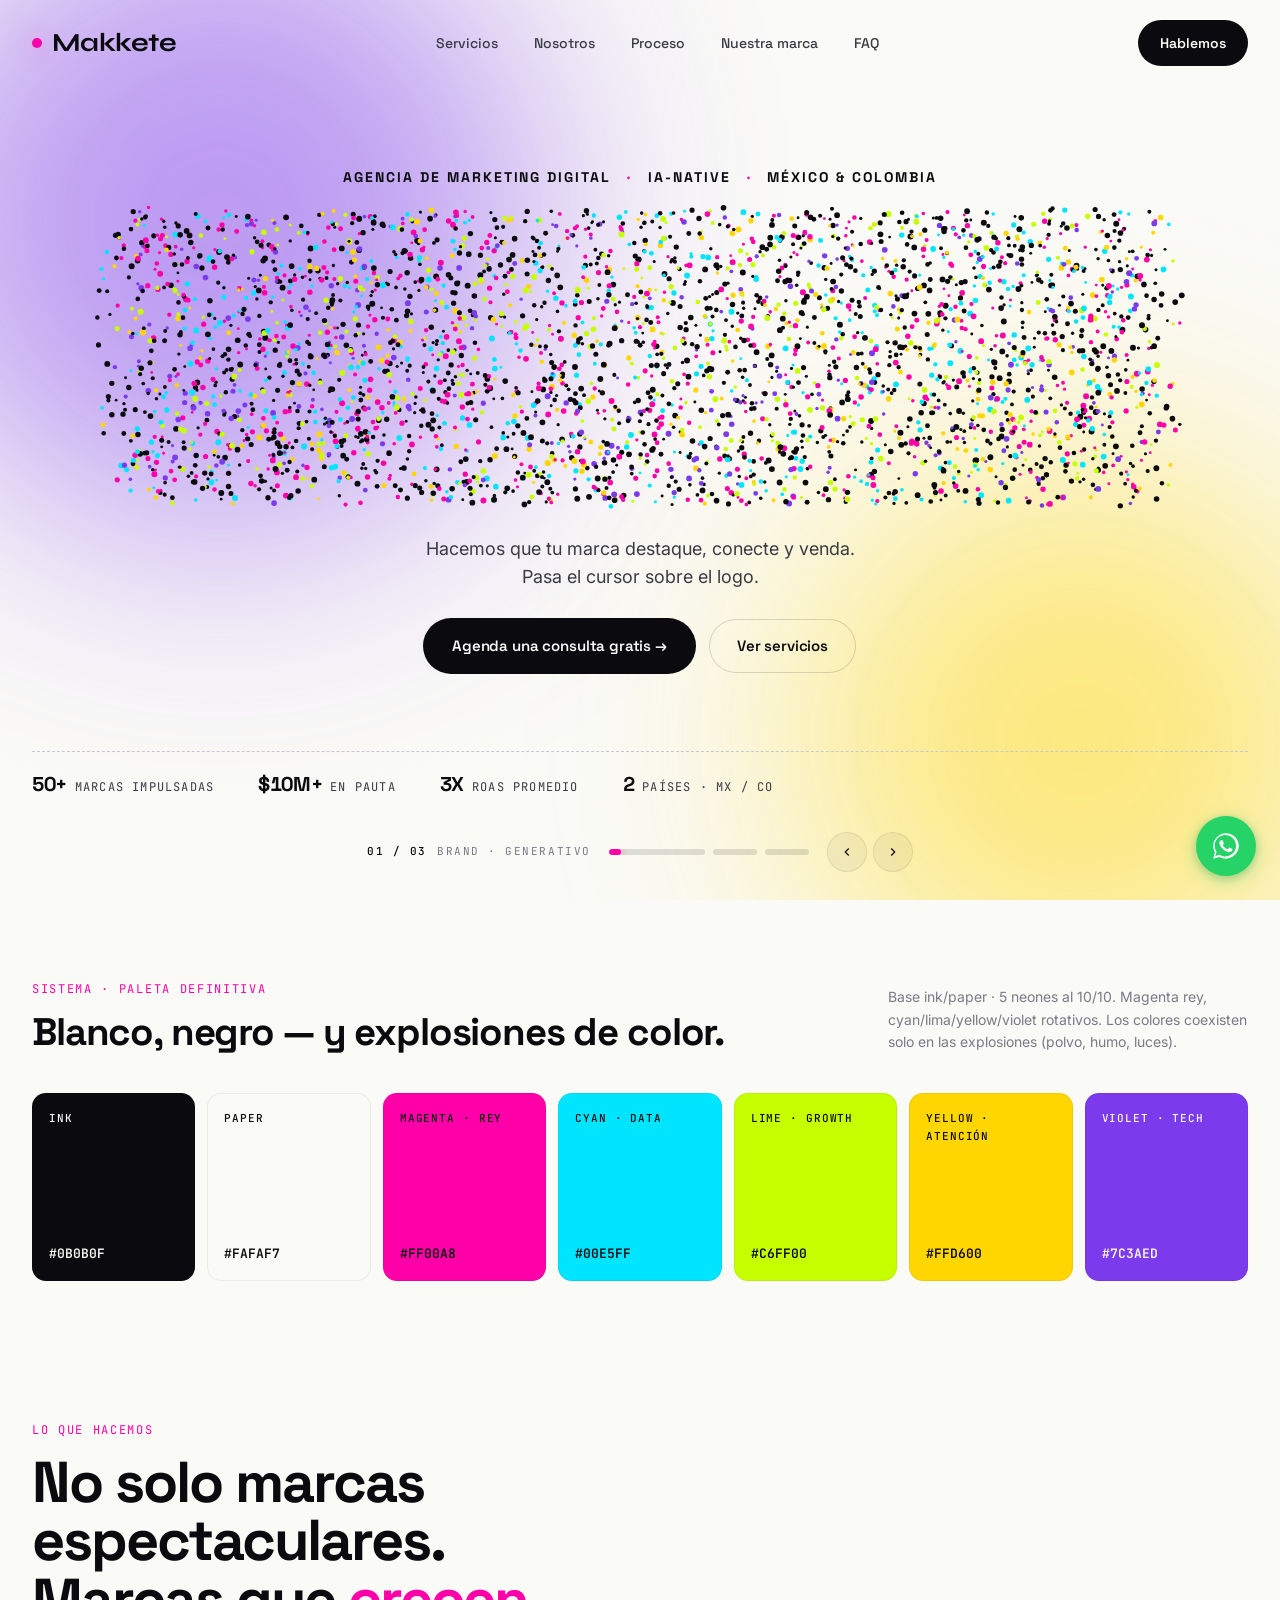
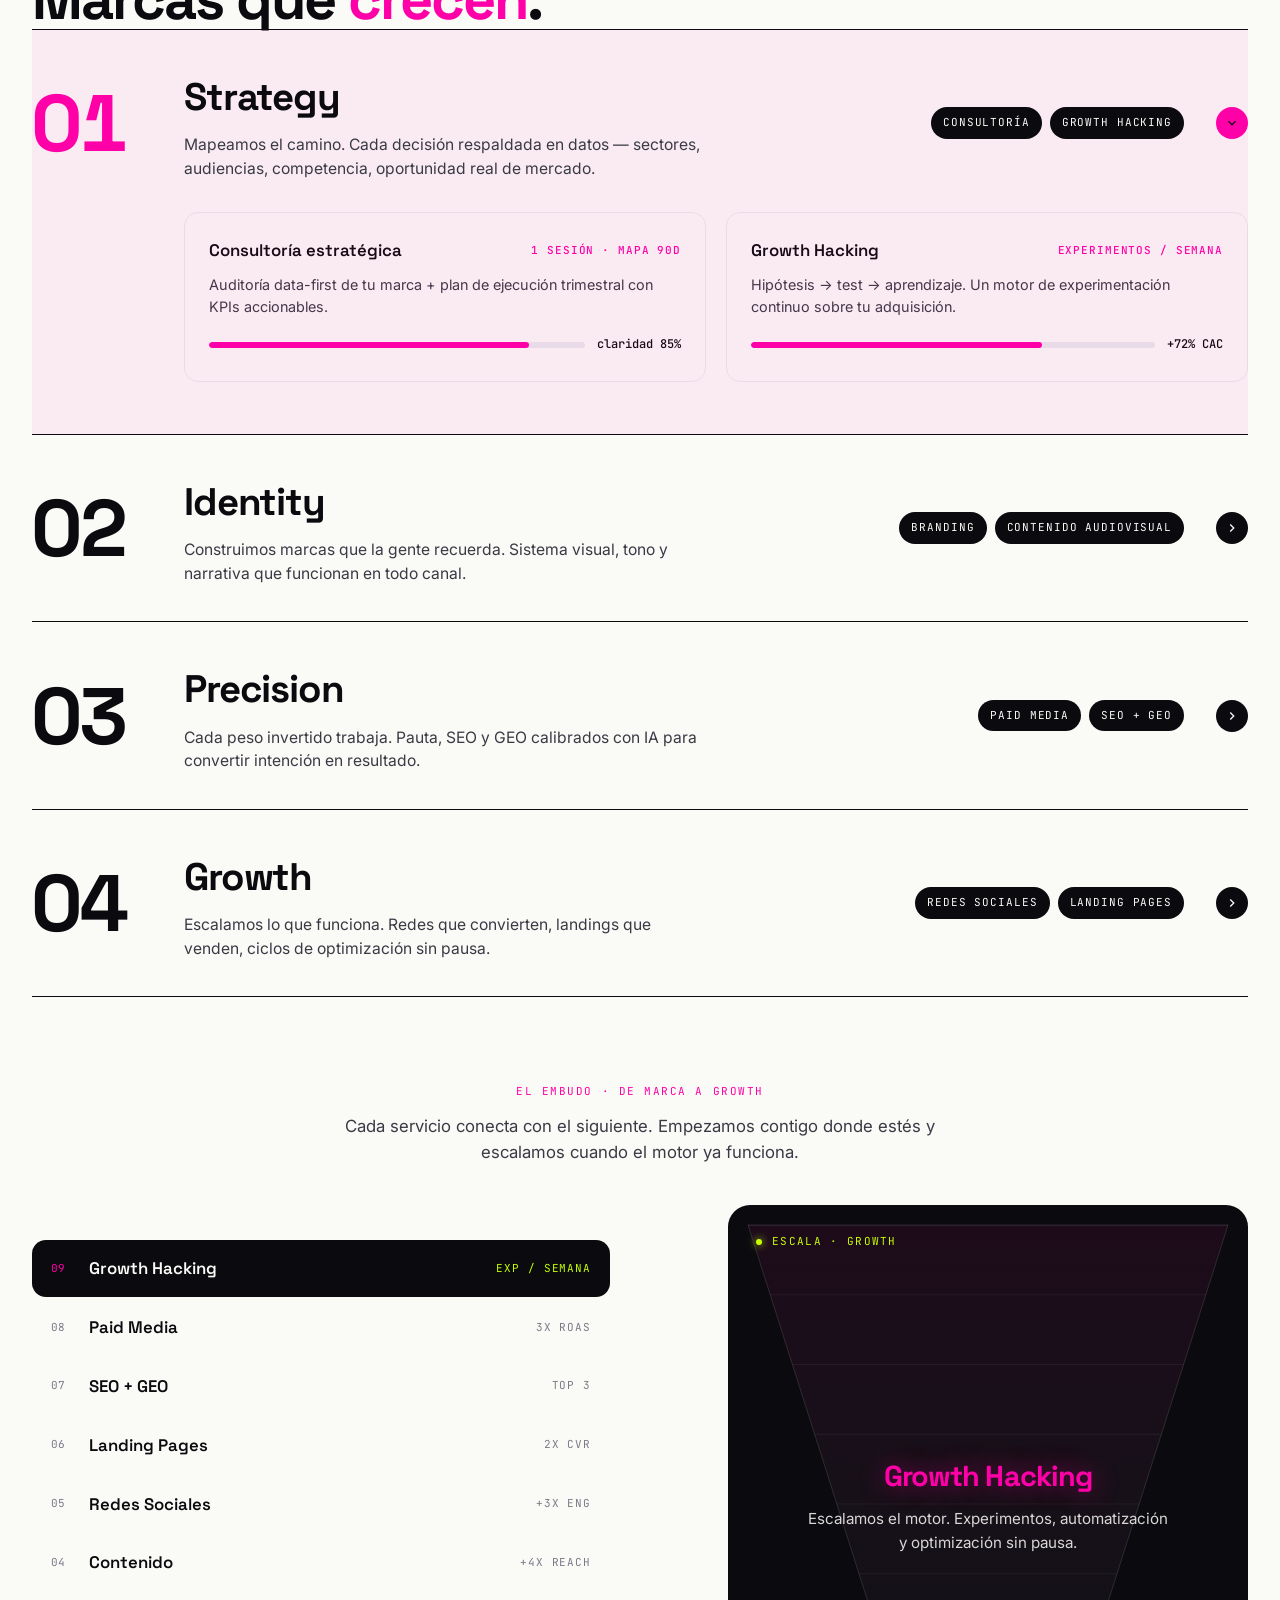
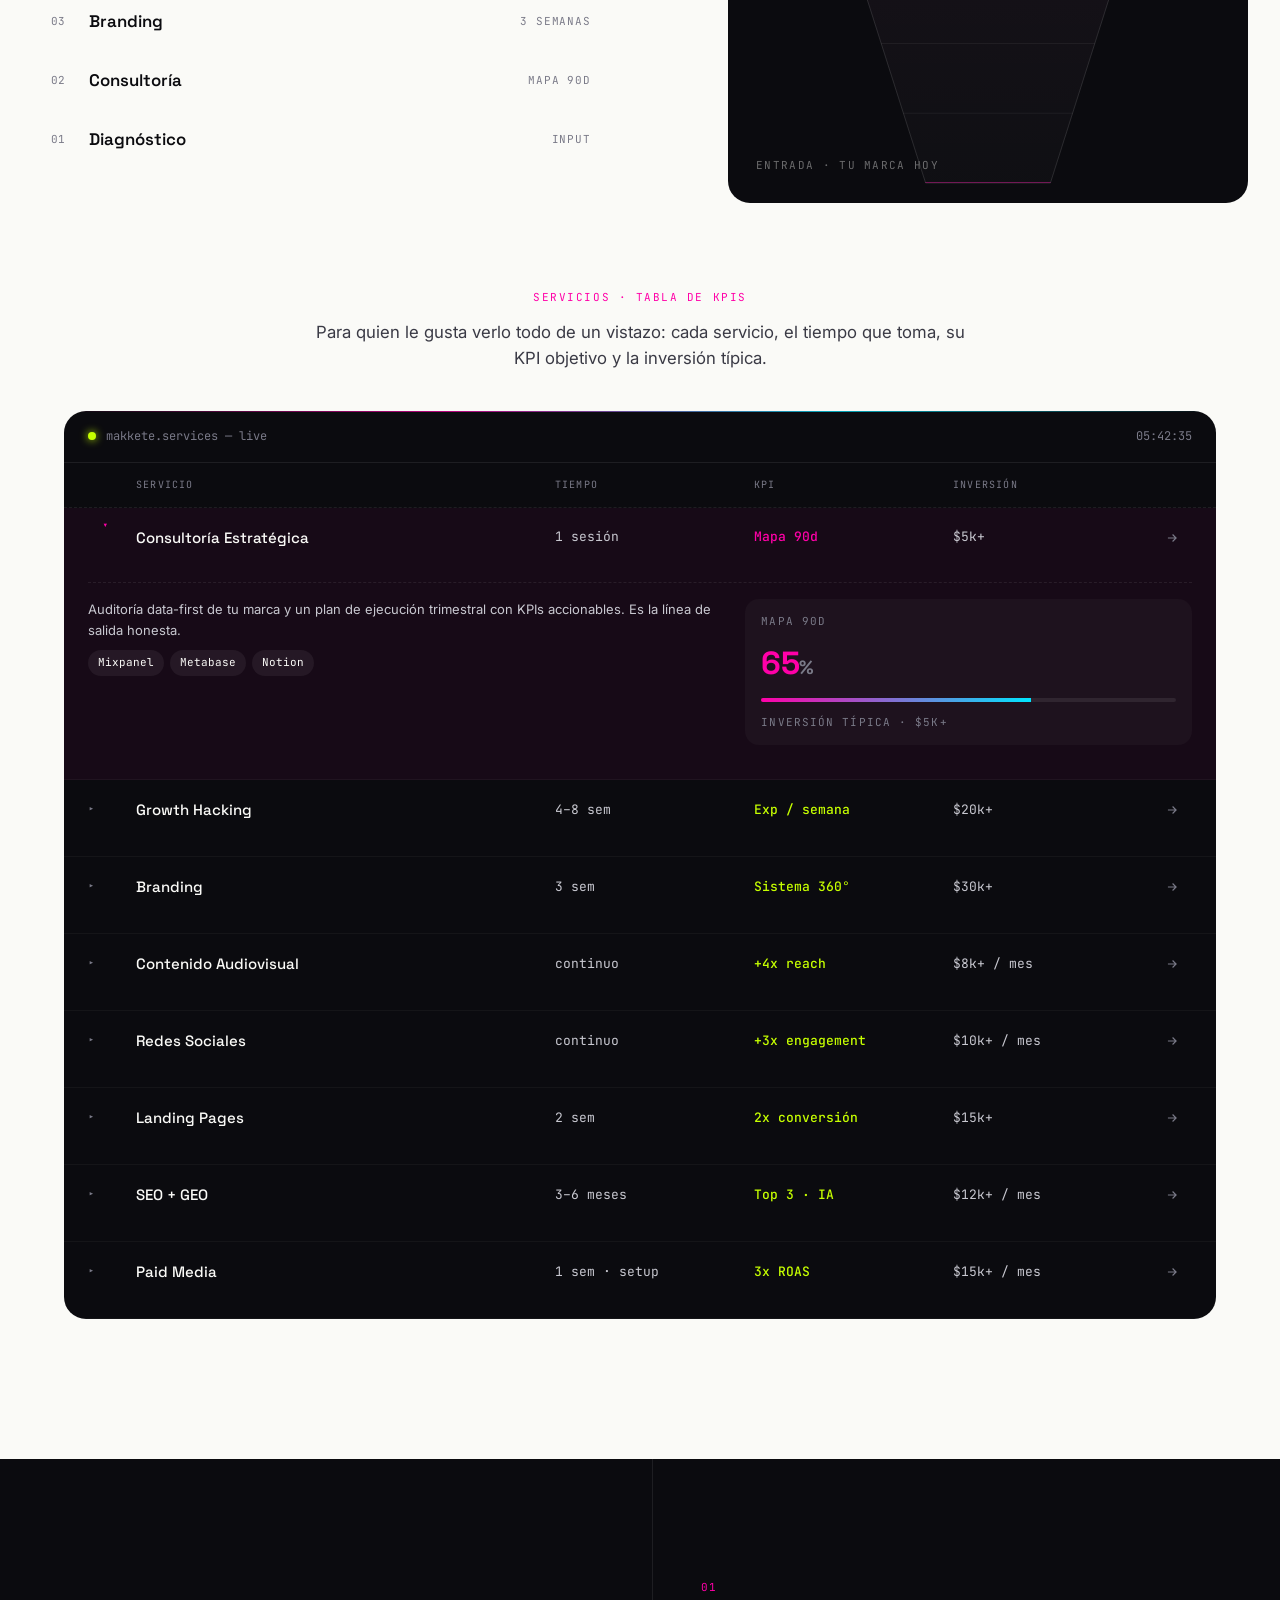
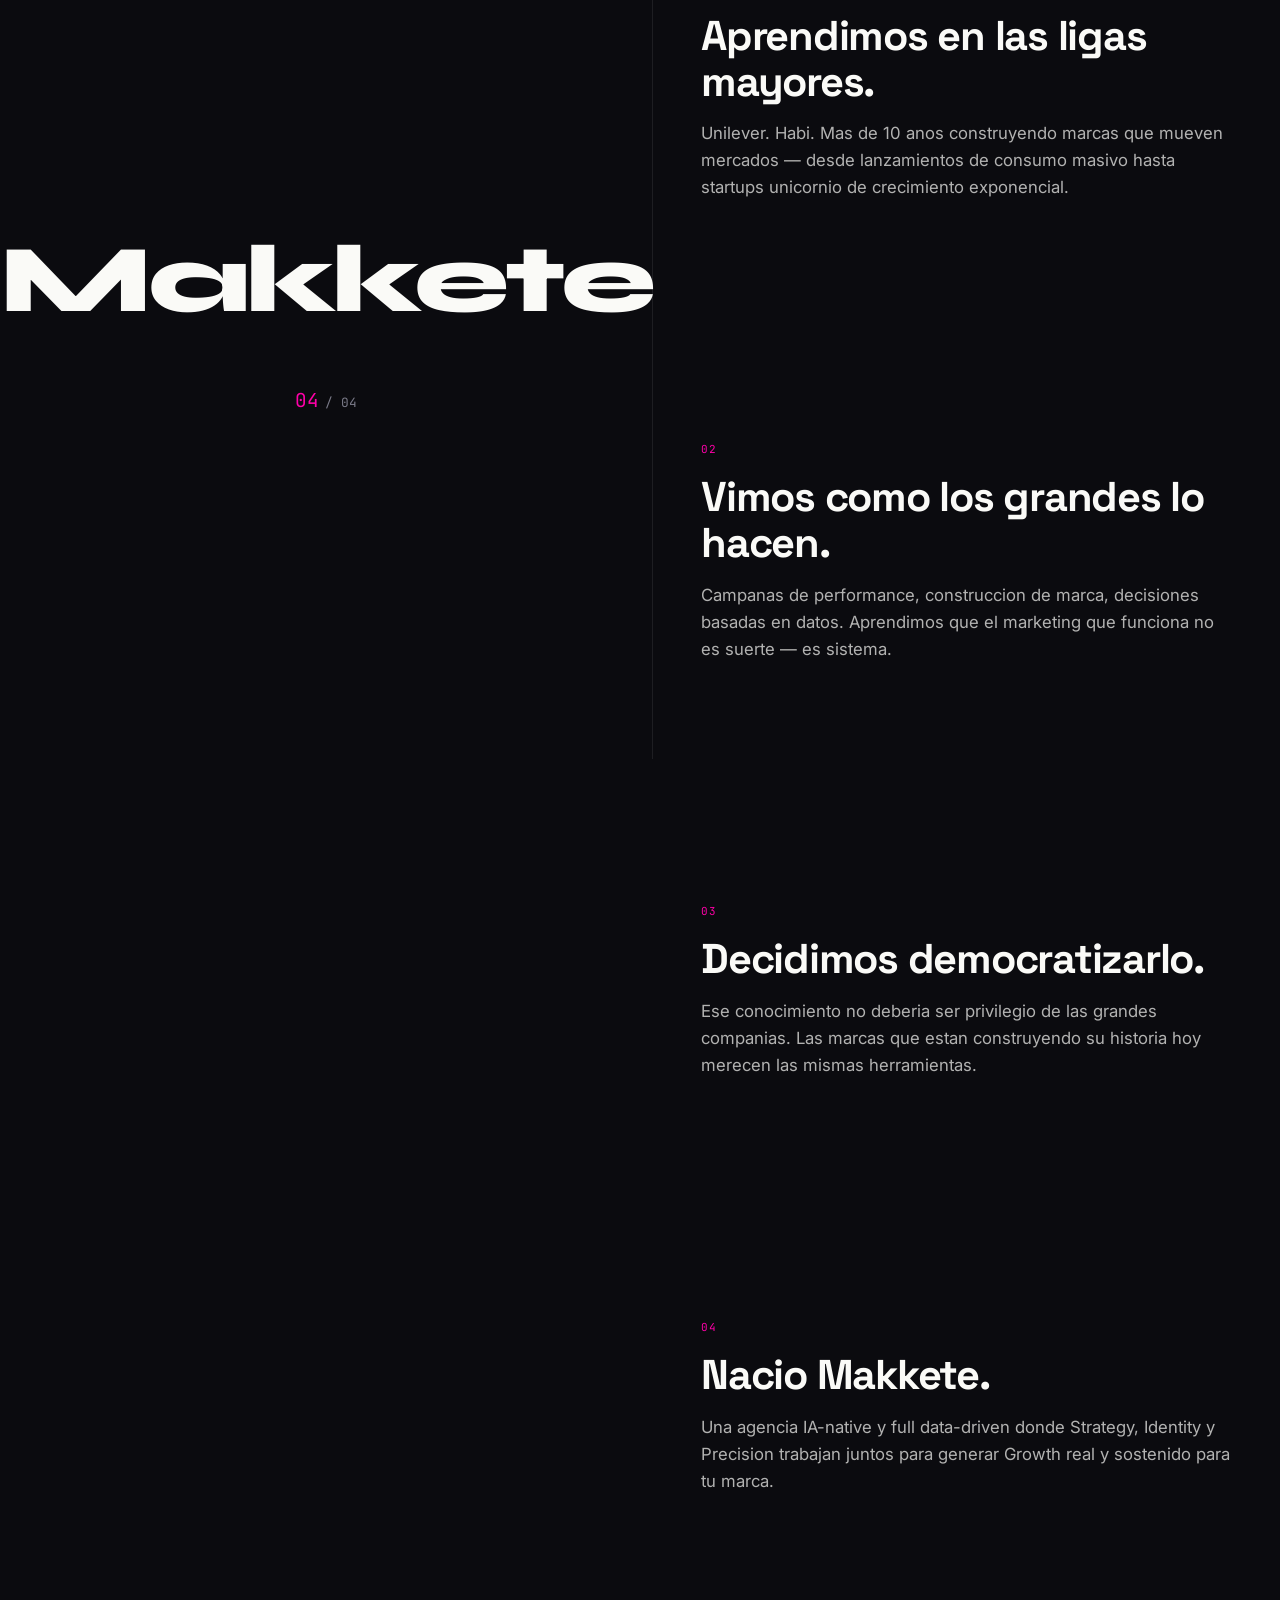
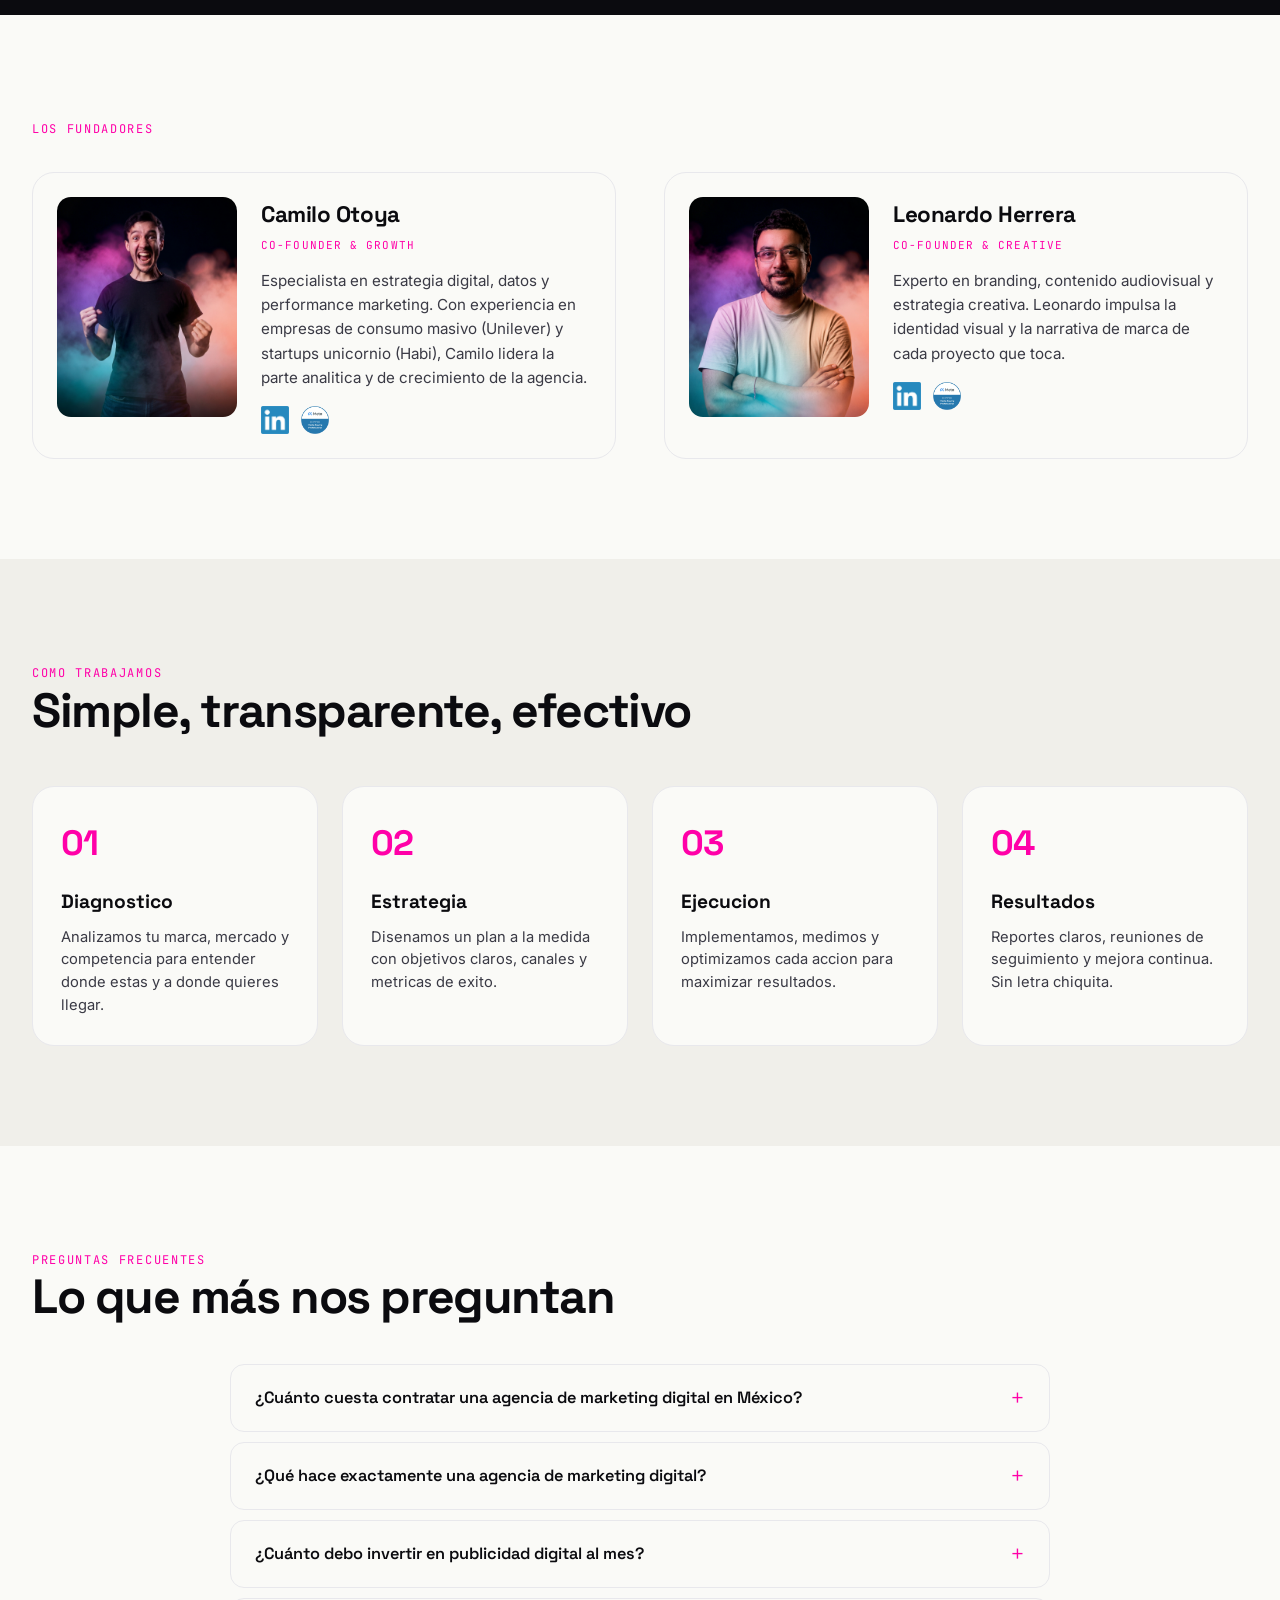
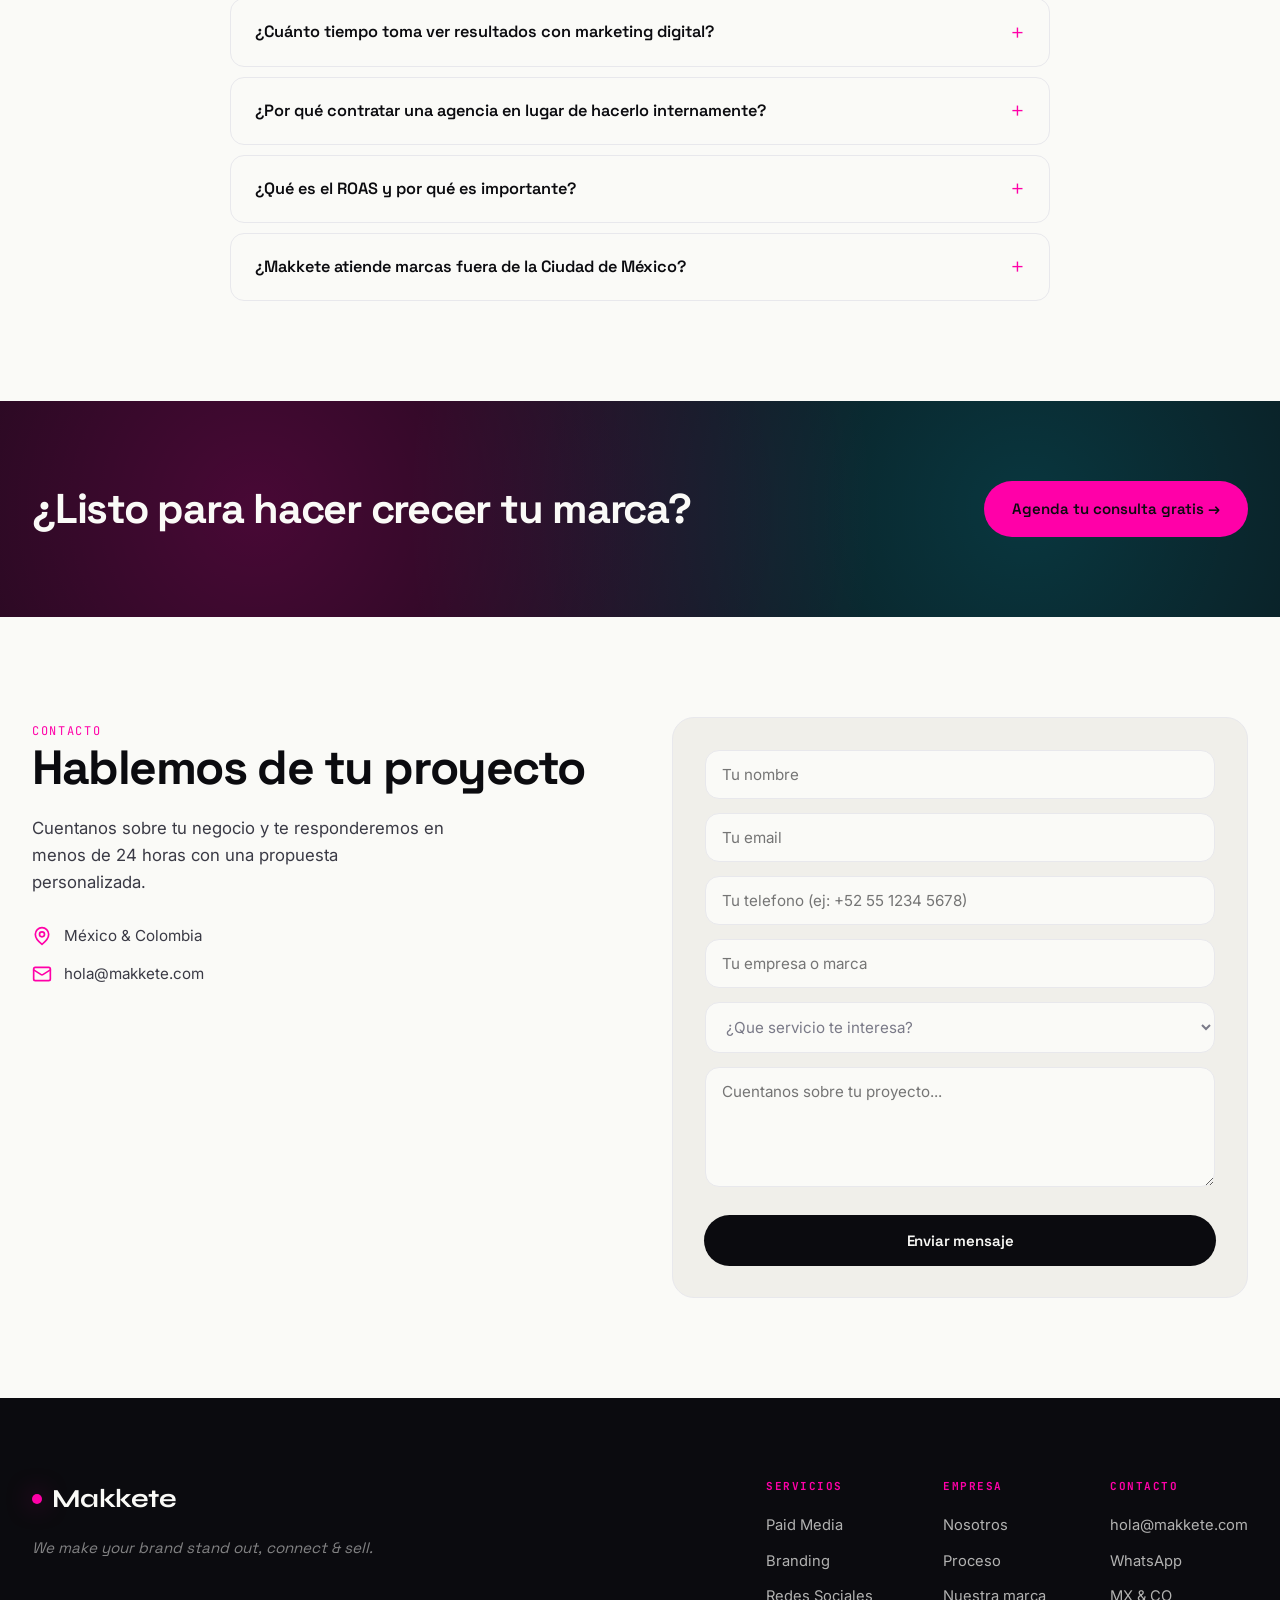
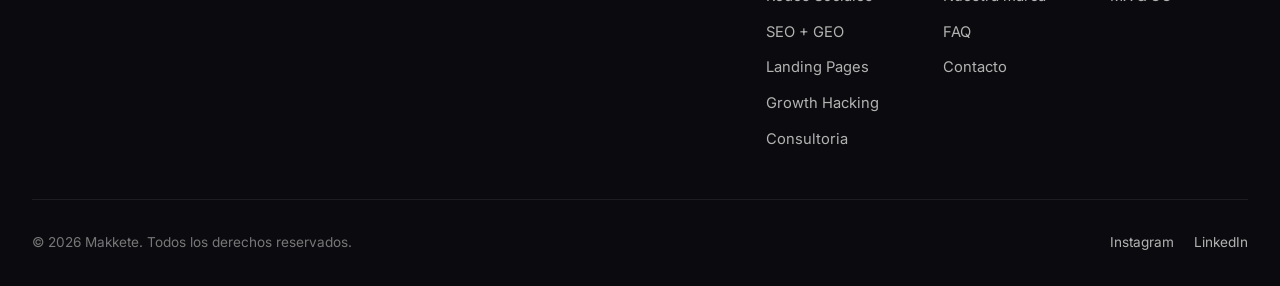
==== commit f9b67d93: "Integración rediseño: producción completa sobre base de Claude Design index.html (reescrito): - Head" ====
--- a/index.html
+++ b/index.html
@@ -1,559 +1,1065 @@
 <!DOCTYPE html>
 <html lang="es">
 <head>
-<meta charset="UTF-8">
-<meta name="viewport" content="width=device-width, initial-scale=1.0">
-<title>Makkete · Hero Carrusel — Prototipo</title>
-<link rel="preconnect" href="https://fonts.googleapis.com">
-<link rel="preconnect" href="https://fonts.gstatic.com" crossorigin>
-<link href="https://fonts.googleapis.com/css2?family=Inter:wght@300;400;500;600;700&family=Space+Grotesk:wght@400;500;600;700&family=Syne:wght@600;700;800&family=JetBrains+Mono:wght@400;500;600&display=swap" rel="stylesheet">
-<link rel="stylesheet" href="styles.css">
-<link rel="stylesheet" href="services.css">
+  <meta charset="UTF-8">
+  <meta name="viewport" content="width=device-width, initial-scale=1.0">
+  <link rel="icon" type="image/x-icon" href="favicon.ico">
+  <link rel="icon" type="image/png" sizes="192x192" href="favicon-192.png">
+  <link rel="apple-touch-icon" href="apple-touch-icon.png">
+  <!-- Google Tag Manager -->
+  <script>(function(w,d,s,l,i){w[l]=w[l]||[];w[l].push({'gtm.start':
+  new Date().getTime(),event:'gtm.js'});var f=d.getElementsByTagName(s)[0],
+  j=d.createElement(s),dl=l!='dataLayer'?'&l='+l:'';j.async=true;j.src=
+  'https://www.googletagmanager.com/gtm.js?id='+i+dl;f.parentNode.insertBefore(j,f);
+  })(window,document,'script','dataLayer','GTM-NRNJTD24');</script>
+  <!-- End Google Tag Manager -->
+  <!-- Google Analytics (GA4) + Google Ads — mismo loader gtag.js -->
+  <script async src="https://www.googletagmanager.com/gtag/js?id=G-SY2KGT19T1"></script>
+  <script>
+    window.dataLayer = window.dataLayer || [];
+    function gtag(){dataLayer.push(arguments);}
+    gtag('js', new Date());
+    gtag('config', 'G-SY2KGT19T1');
+    gtag('config', 'AW-18069208452');
+  </script>
+  <!-- Meta Pixel Code -->
+  <script>
+    !function(f,b,e,v,n,t,s)
+    {if(f.fbq)return;n=f.fbq=function(){n.callMethod?
+    n.callMethod.apply(n,arguments):n.queue.push(arguments)};
+    if(!f._fbq)f._fbq=n;n.push=n;n.loaded=!0;n.version='2.0';
+    n.queue=[];t=b.createElement(e);t.async=!0;
+    t.src=v;s=b.getElementsByTagName(e)[0];
+    s.parentNode.insertBefore(t,s)}(window, document,'script',
+    'https://connect.facebook.net/en_US/fbevents.js');
+    fbq('init', '1258734292500342');
+    fbq('track', 'PageView');
+  </script>
+  <noscript><img height="1" width="1" style="display:none"
+  src="https://www.facebook.com/tr?id=1258734292500342&ev=PageView&noscript=1"
+  /></noscript>
+  <!-- End Meta Pixel Code -->
+  <title>Makkete | Agencia de Marketing Digital IA-native — México y Colombia</title>
+  <meta name="description" content="Agencia de marketing digital IA-native y full data-driven con sede en México y Colombia. Hacemos marcas espectaculares que crecen. Consulta gratuita.">
+  <link rel="canonical" href="https://makkete.com">
+  <meta name="robots" content="index, follow">
+  <meta name="author" content="Makkete">
+  <!-- Open Graph -->
+  <meta property="og:title" content="Makkete | Agencia de Marketing Digital IA-native — México y Colombia">
+  <meta property="og:description" content="Agencia de marketing digital IA-native y full data-driven con sede en México y Colombia. Hacemos marcas espectaculares que crecen. Consulta gratuita.">
+  <meta property="og:url" content="https://makkete.com">
+  <meta property="og:type" content="website">
+  <meta property="og:image" content="https://makkete.com/logo.png">
+  <meta property="og:locale" content="es_MX">
+  <!-- Twitter Card -->
+  <meta name="twitter:card" content="summary_large_image">
+  <meta name="twitter:title" content="Makkete | Agencia de Marketing Digital IA-native — México y Colombia">
+  <meta name="twitter:description" content="Agencia de marketing digital IA-native y full data-driven con sede en México y Colombia. Hacemos marcas espectaculares que crecen. Consulta gratuita.">
+  <meta name="twitter:image" content="https://makkete.com/logo.png">
+  <!-- Schema Markup — Organization -->
+  <script type="application/ld+json">
+  {
+    "@context": "https://schema.org",
+    "@type": "Organization",
+    "name": "Makkete",
+    "description": "Agencia de marketing digital IA-native y full data-driven con sede en México y Colombia. Hacemos marcas espectaculares que crecen.",
+    "url": "https://makkete.com",
+    "logo": "https://makkete.com/logo.png",
+    "email": "hola@makkete.com",
+    "address": {
+      "@type": "PostalAddress",
+      "addressLocality": "Ciudad de México",
+      "addressRegion": "CDMX",
+      "addressCountry": "MX"
+    },
+    "sameAs": [
+      "https://www.instagram.com/makkete.agencia/",
+      "https://www.linkedin.com/company/makkete/"
+    ]
+  }
+  </script>
+  <!-- Schema Markup — LocalBusiness -->
+  <script type="application/ld+json">
+  {
+    "@context": "https://schema.org",
+    "@type": "LocalBusiness",
+    "name": "Makkete",
+    "description": "Agencia de marketing digital IA-native y full data-driven con sede en México y Colombia. Paid media, branding, redes sociales, SEO, GEO, growth hacking, contenido con IA, landing pages y consultoría estratégica.",
+    "url": "https://makkete.com",
+    "image": "https://makkete.com/logo.png",
+    "email": "hola@makkete.com",
+    "telephone": "+5215521289080",
+    "address": {
+      "@type": "PostalAddress",
+      "addressLocality": "Ciudad de México",
+      "addressRegion": "CDMX",
+      "addressCountry": "MX"
+    },
+    "priceRange": "$$",
+    "areaServed": [
+      { "@type": "Country", "name": "México" },
+      { "@type": "Country", "name": "Colombia" },
+      { "@type": "Country", "name": "United States" },
+      { "@type": "Place", "name": "Latinoamérica" }
+    ]
+  }
+  </script>
+  <!-- FAQ Schema -->
+  <script type="application/ld+json">
+  {
+    "@context": "https://schema.org",
+    "@type": "FAQPage",
+    "mainEntity": [
+      {
+        "@type": "Question",
+        "name": "¿Cuánto cuesta contratar una agencia de marketing digital en México?",
+        "acceptedAnswer": {
+          "@type": "Answer",
+          "text": "El costo de una agencia de marketing digital en México varía entre $15,000 y $80,000 MXN al mes según el alcance del servicio. En Makkete diseñamos planes a la medida del tamaño y los objetivos de cada marca, sin paquetes rígidos. La consulta inicial es gratuita."
+        }
+      },
+      {
+        "@type": "Question",
+        "name": "¿Qué hace exactamente una agencia de marketing digital?",
+        "acceptedAnswer": {
+          "@type": "Answer",
+          "text": "Una agencia de marketing digital diseña la estrategia, ejecuta y mide las acciones digitales de una marca: publicidad pagada (Meta Ads, Google Ads, TikTok Ads), branding, gestión de redes sociales, contenido audiovisual, SEO y landing pages. En Makkete combinamos los cuatro pilares Strategy, Identity, Precision y Growth para generar crecimiento sostenido."
+        }
+      },
+      {
+        "@type": "Question",
+        "name": "¿Cuánto debo invertir en publicidad digital al mes?",
+        "acceptedAnswer": {
+          "@type": "Answer",
+          "text": "La inversión mínima recomendada en publicidad digital en México es de $10,000 MXN al mes para obtener datos significativos y optimizar campañas. Marcas en etapa de crecimiento suelen invertir entre $30,000 y $200,000 MXN mensuales. Lo importante no es cuánto inviertes sino el ROAS (retorno por cada peso invertido)."
+        }
+      },
+      {
+        "@type": "Question",
+        "name": "¿Cuánto tiempo toma ver resultados con marketing digital?",
+        "acceptedAnswer": {
+          "@type": "Answer",
+          "text": "Las campañas de paid media (Meta Ads, Google Ads) generan tráfico y leads desde la primera semana. SEO y branding requieren entre 3 y 6 meses para mostrar resultados sostenibles. Una estrategia integral combina ambos para tener tracción inmediata y crecimiento de largo plazo."
+        }
+      },
+      {
+        "@type": "Question",
+        "name": "¿Por qué contratar una agencia en lugar de hacerlo internamente?",
+        "acceptedAnswer": {
+          "@type": "Answer",
+          "text": "Una agencia te da acceso a un equipo multidisciplinario (estrategia, creatividad, paid media, datos) por una fracción del costo de contratar perfiles senior in-house. Además, una agencia ya validó qué funciona en decenas de marcas, lo que evita meses de prueba y error. En Makkete traemos el know-how de empresas como Unilever, Henkel y startups unicornio."
+        }
+      },
+      {
+        "@type": "Question",
+        "name": "¿Qué es el ROAS y por qué es importante?",
+        "acceptedAnswer": {
+          "@type": "Answer",
+          "text": "ROAS (Return on Ad Spend) es la métrica que mide cuántos pesos de ingreso genera cada peso invertido en publicidad. Un ROAS de 3x significa que por cada $1 MXN invertido recuperas $3 MXN. Es la métrica más importante para evaluar la rentabilidad real de tu inversión publicitaria."
+        }
+      },
+      {
+        "@type": "Question",
+        "name": "¿Makkete atiende marcas fuera de la Ciudad de México?",
+        "acceptedAnswer": {
+          "@type": "Answer",
+          "text": "Sí. Tenemos sede en México y Colombia, y trabajamos con marcas en toda Latinoamérica y Estados Unidos de forma 100% remota. Tenemos clientes activos en múltiples mercados de la región."
+        }
+      }
+    ]
+  }
+  </script>
+  <!-- Service Schema -->
+  <script type="application/ld+json">
+  {
+    "@context": "https://schema.org",
+    "@graph": [
+      {
+        "@type": "Service",
+        "serviceType": "Publicidad Digital",
+        "name": "Publicidad Digital (Paid Media)",
+        "description": "Campañas de paid media en México: Meta Ads, Google Ads y TikTok Ads optimizadas para maximizar el retorno de inversión.",
+        "provider": { "@type": "Organization", "name": "Makkete", "url": "https://makkete.com" },
+        "areaServed": { "@type": "Country", "name": "México" }
+      },
+      {
+        "@type": "Service",
+        "serviceType": "Branding",
+        "name": "Desarrollo y Estrategia de Marca",
+        "description": "Branding integral: posicionamiento, arquitectura de marca, logo, identidad visual y aplicaciones. Desde la estrategia hasta la ejecución.",
+        "provider": { "@type": "Organization", "name": "Makkete", "url": "https://makkete.com" },
+        "areaServed": { "@type": "Country", "name": "México" }
+      },
+      {
+        "@type": "Service",
+        "serviceType": "Social Media Management",
+        "name": "Gestión de Redes Sociales (Community Manager)",
+        "description": "Community manager y gestión integral de redes sociales: estrategia, calendario editorial, contenido, programación, respuesta a comentarios y DMs, análisis de desempeño. Instagram, TikTok, LinkedIn y Facebook.",
+        "provider": { "@type": "Organization", "name": "Makkete", "url": "https://makkete.com" },
+        "areaServed": { "@type": "Country", "name": "México" }
+      },
+      {
+        "@type": "Service",
+        "serviceType": "Audiovisual Content Production",
+        "name": "Contenido Audiovisual",
+        "description": "Producción de contenido natural y con inteligencia artificial. Video, foto y gráficos que convierten.",
+        "provider": { "@type": "Organization", "name": "Makkete", "url": "https://makkete.com" },
+        "areaServed": { "@type": "Country", "name": "México" }
+      },
+      {
+        "@type": "Service",
+        "serviceType": "Landing Page Design",
+        "name": "Landing Pages",
+        "description": "Diseño y optimización de páginas de aterrizaje que convierten visitantes en clientes.",
+        "provider": { "@type": "Organization", "name": "Makkete", "url": "https://makkete.com" },
+        "areaServed": { "@type": "Country", "name": "México" }
+      },
+      {
+        "@type": "Service",
+        "serviceType": "SEO and GEO",
+        "name": "SEO + GEO — Posicionamiento orgánico",
+        "description": "Posicionamiento orgánico doble: SEO clásico en Google (técnico, on-page, contenido, local) + GEO (Generative Engine Optimization) para aparecer en respuestas de ChatGPT, Gemini, Claude y Perplexity.",
+        "provider": { "@type": "Organization", "name": "Makkete", "url": "https://makkete.com" },
+        "areaServed": { "@type": "Country", "name": "México" }
+      },
+      {
+        "@type": "Service",
+        "serviceType": "Growth Hacking",
+        "name": "Growth Hacking",
+        "description": "Desarrollo de nuevos canales de adquisición y crecimiento acelerado. Identificamos oportunidades no explotadas, diseñamos experimentos rápidos y escalamos los canales que funcionan.",
+        "provider": { "@type": "Organization", "name": "Makkete", "url": "https://makkete.com" },
+        "areaServed": { "@type": "Country", "name": "México" }
+      },
+      {
+        "@type": "Service",
+        "serviceType": "Marketing Consulting",
+        "name": "Consultoría y Estrategia de Marketing",
+        "description": "Diagnóstico de marca y mercado, estrategia digital integral y plan de acción con objetivos, presupuestos, canales y métricas claras.",
+        "provider": { "@type": "Organization", "name": "Makkete", "url": "https://makkete.com" },
+        "areaServed": { "@type": "Country", "name": "México" }
+      }
+    ]
+  }
+  </script>
+  <!-- Person Schema — Founders -->
+  <script type="application/ld+json">
+  {
+    "@context": "https://schema.org",
+    "@graph": [
+      {
+        "@type": "Person",
+        "name": "Camilo Otoya",
+        "jobTitle": "Co-Founder & Growth",
+        "image": "https://makkete.com/camilo.png",
+        "worksFor": { "@type": "Organization", "name": "Makkete", "url": "https://makkete.com" },
+        "url": "https://makkete.com",
+        "sameAs": [
+          "https://www.linkedin.com/in/camilootoya",
+          "https://www.credly.com/badges/fa92db85-c6a8-4ac6-8eb3-d63c4e9ee3c1/public_url"
+        ],
+        "knowsAbout": [
+          "Marketing digital",
+          "Estrategia de marca",
+          "Performance marketing",
+          "Paid media",
+          "Análisis de datos",
+          "Net Revenue Management"
+        ],
+        "alumniOf": [
+          { "@type": "Organization", "name": "Unilever" },
+          { "@type": "Organization", "name": "Henkel" },
+          { "@type": "Organization", "name": "Habi" }
+        ]
+      },
+      {
+        "@type": "Person",
+        "name": "Leonardo Herrera",
+        "jobTitle": "Co-Founder & Creative",
+        "image": "https://makkete.com/leonardo.png",
+        "worksFor": { "@type": "Organization", "name": "Makkete", "url": "https://makkete.com" },
+        "url": "https://makkete.com",
+        "sameAs": [
+          "https://www.linkedin.com/in/leonardo-herrera-275112118/"
+        ],
+        "knowsAbout": [
+          "Branding",
+          "Identidad visual",
+          "Contenido audiovisual",
+          "Estrategia creativa",
+          "Dirección de arte"
+        ]
+      }
+    ]
+  }
+  </script>
+  <!-- Fonts -->
+  <link rel="preconnect" href="https://fonts.googleapis.com">
+  <link rel="preconnect" href="https://fonts.gstatic.com" crossorigin>
+  <link href="https://fonts.googleapis.com/css2?family=Inter:wght@300;400;500;600;700&family=Space+Grotesk:wght@400;500;600;700&family=Syne:wght@600;700;800&family=JetBrains+Mono:wght@400;500;600&display=swap" rel="stylesheet">
+  <link rel="stylesheet" href="styles.css">
+  <link rel="stylesheet" href="services.css">
 </head>
 <body>
-
-<!-- NAV -->
-<nav class="nav" id="nav">
-  <div class="nav__container">
-    <a href="#" class="nav__logo">
-      <span class="nav__logo-dot"></span>
-      Makkete
-    </a>
-    <ul class="nav__links">
-      <li><a class="nav__link" href="#">Servicios</a></li>
-      <li><a class="nav__link" href="#">Nosotros</a></li>
-      <li><a class="nav__link" href="#">Proceso</a></li>
-      <li><a class="nav__link" href="nuestra-marca.html">Nuestra marca</a></li>
-      <li><a class="nav__link" href="#">FAQ</a></li>
-    </ul>
-    <a href="#" class="nav__cta"><span>Hablemos</span></a>
-  </div>
-</nav>
-
-<!-- HERO -->
-<header class="hero" id="hero" data-transition="dust" data-screen-label="01 Hero">
-  <div class="hero__smoke" id="heroSmoke"></div>
-
-  <div class="hero__carousel">
-
-    <!-- ═════ SLIDE A — PROMPT AGENT ═════ -->
-    <section class="slide slide--a" id="slideA" data-screen-label="Slide A · Precision">
-      <div class="slide__layout container">
-        <div>
-          <span class="slide__eyebrow">
-            <span class="slide__eyebrow-dot"></span>
-            01 · Precision — IA-native · data-driven
-          </span>
-          <h1 class="slide__h1">
-            Hacemos que tu marca
-            <span class="verb">destaque,</span>
-            <span class="verb">conecte</span> y
-            <span class="verb">venda.</span>
+  <!-- Google Tag Manager (noscript) -->
+  <noscript><iframe src="https://www.googletagmanager.com/ns.html?id=GTM-NRNJTD24" height="0" width="0" style="display:none;visibility:hidden"></iframe></noscript>
+  <!-- End Google Tag Manager (noscript) -->
+
+  <!-- NAV -->
+  <nav class="nav" id="nav">
+    <div class="nav__container">
+      <a href="#hero" class="nav__logo">
+        <span class="nav__logo-dot"></span>
+        Makkete
+      </a>
+      <button class="nav__toggle" id="navToggle" aria-label="Menu">
+        <span></span><span></span><span></span>
+      </button>
+      <ul class="nav__links" id="navLinks">
+        <li><a class="nav__link" href="#services">Servicios</a></li>
+        <li><a class="nav__link" href="#nosotros">Nosotros</a></li>
+        <li><a class="nav__link" href="#proceso">Proceso</a></li>
+        <li><a class="nav__link" href="nuestra-marca.html">Nuestra marca</a></li>
+        <li><a class="nav__link" href="#faq">FAQ</a></li>
+      </ul>
+      <a href="#contacto" class="nav__cta"><span>Hablemos</span></a>
+    </div>
+  </nav>
+
+  <!-- HERO -->
+  <header class="hero" id="hero" data-transition="dust" data-screen-label="01 Hero">
+    <div class="hero__smoke" id="heroSmoke"></div>
+
+    <div class="hero__carousel">
+
+      <!-- SLIDE A — PROMPT AGENT -->
+      <section class="slide slide--a" id="slideA" data-screen-label="Slide A · Precision">
+        <div class="slide__layout container">
+          <div>
+            <span class="slide__eyebrow">
+              <span class="slide__eyebrow-dot"></span>
+              Precision — IA-native · data-driven
+            </span>
+            <h1 class="slide__h1">
+              Hacemos que tu marca
+              <span class="verb">destaque,</span>
+              <span class="verb">conecte</span> y
+              <span class="verb">venda.</span>
+            </h1>
+            <p class="slide__sub">
+              Nuestro agente analiza tu marca, tu presupuesto y tu mercado — y recomienda el mix exacto que va a crecer. Cada decisión, respaldada en datos.
+            </p>
+            <div class="slide__ctas">
+              <a href="#contacto" class="btn btn--primary hero__cta"><span>Agenda una consulta gratis →</span></a>
+              <a href="#services" class="btn btn--ghost">Ver servicios</a>
+            </div>
+          </div>
+
+          <div class="agent">
+            <div class="agent__titlebar">
+              <div class="agent__titlebar-left">
+                <span class="agent__titlebar-dot"></span>
+                makkete.agent
+              </div>
+              <div>v1.0 · live</div>
+            </div>
+            <div id="agentLog"></div>
+          </div>
+        </div>
+      </section>
+
+      <!-- SLIDE B — DASHBOARD TIPOGRÁFICO -->
+      <section class="slide slide--b" id="slideB" data-screen-label="Slide B · Data">
+        <div class="slide__layout container">
+          <div class="dash-head">
+            <div class="dash-head-left">
+              <span class="dash-live"></span>
+              Makkete / agent · en vivo
+            </div>
+            <div id="dashClock">00:00:00</div>
+          </div>
+          <h1 class="dash-h1">
+            Hacemos que tu marca <br>
+            destaque, conecte y venda.
           </h1>
+          <div class="dash-rows">
+            <div class="dash-row">
+              <span class="dash-row-verb">destaque,</span>
+              <svg class="dash-row-spark" aria-hidden="true"></svg>
+              <div class="dash-row-metric">
+                <span class="dash-row-metric-num">184,220</span>
+                <span class="dash-row-metric-lbl">impresiones · <span class="dash-row-delta">+14.2%</span></span>
+              </div>
+            </div>
+            <div class="dash-row">
+              <span class="dash-row-verb">conecte</span>
+              <svg class="dash-row-spark" aria-hidden="true"></svg>
+              <div class="dash-row-metric">
+                <span class="dash-row-metric-num">12.4%</span>
+                <span class="dash-row-metric-lbl">engagement · <span class="dash-row-delta">+2.6pp</span></span>
+              </div>
+            </div>
+            <div class="dash-row">
+              <span class="dash-row-verb">y venda.</span>
+              <svg class="dash-row-spark" aria-hidden="true"></svg>
+              <div class="dash-row-metric">
+                <span class="dash-row-metric-num">342</span>
+                <span class="dash-row-metric-lbl">conversiones · <span class="dash-row-delta">+23%</span></span>
+              </div>
+            </div>
+          </div>
+          <div class="slide__ctas">
+            <a href="#contacto" class="btn btn--primary hero__cta"><span>Agenda una consulta gratis →</span></a>
+            <a href="#services" class="btn btn--ghost">Ver servicios</a>
+          </div>
+        </div>
+      </section>
+
+      <!-- SLIDE C — WORDMARK IA (primera visualmente por SLIDE_ORDER [2,0,1]) -->
+      <section class="slide slide--c is-active" id="slideC" data-screen-label="Slide C · Brand">
+        <div class="slide__layout container">
+          <div class="slide__tag">
+            Agencia de Marketing Digital
+            <span class="sep">·</span> IA-native
+            <span class="sep">·</span> México &amp; Colombia
+          </div>
+          <div class="wordmark-stage" id="wordStage">
+            <canvas class="wordmark-canvas" id="wordCanvas"></canvas>
+            <div class="wordmark-fallback">Makkete</div>
+          </div>
           <p class="slide__sub">
-            Nuestro agente analiza tu marca, tu presupuesto y tu mercado — y recomienda el mix exacto que va a crecer. Cada decisión, respaldada en datos.
+            Hacemos que tu marca destaque, conecte y venda. <br>
+            Pasa el cursor sobre el logo.
           </p>
           <div class="slide__ctas">
-            <a href="#" class="btn btn--primary"><span>Agenda una consulta gratis →</span></a>
-            <a href="#" class="btn btn--ghost">Ver servicios</a>
-          </div>
-        </div>
-
-        <div class="agent">
-          <div class="agent__titlebar">
-            <div class="agent__titlebar-left">
-              <span class="agent__titlebar-dot"></span>
-              makkete.agent
-            </div>
-            <div>v1.0 · live</div>
-          </div>
-          <div id="agentLog"></div>
-        </div>
-      </div>
-    </section>
-
-    <!-- ═════ SLIDE B — DASHBOARD TIPOGRÁFICO ═════ -->
-    <section class="slide slide--b" id="slideB" data-screen-label="Slide B · Data">
-      <div class="slide__layout container">
-        <div class="dash-head">
-          <div class="dash-head-left">
-            <span class="dash-live"></span>
-            Makkete / agent · en vivo
-          </div>
-          <div id="dashClock">00:00:00</div>
-        </div>
-        <h1 class="dash-h1">
-          Hacemos que tu marca <br>
-          destaque, conecte y venda.
-        </h1>
-        <div class="dash-rows">
-          <div class="dash-row">
-            <span class="dash-row-verb">destaque,</span>
-            <svg class="dash-row-spark" aria-hidden="true"></svg>
-            <div class="dash-row-metric">
-              <span class="dash-row-metric-num">184,220</span>
-              <span class="dash-row-metric-lbl">impresiones · <span class="dash-row-delta">+14.2%</span></span>
-            </div>
-          </div>
-          <div class="dash-row">
-            <span class="dash-row-verb">conecte</span>
-            <svg class="dash-row-spark" aria-hidden="true"></svg>
-            <div class="dash-row-metric">
-              <span class="dash-row-metric-num">12.4%</span>
-              <span class="dash-row-metric-lbl">engagement · <span class="dash-row-delta">+2.6pp</span></span>
-            </div>
-          </div>
-          <div class="dash-row">
-            <span class="dash-row-verb">y venda.</span>
-            <svg class="dash-row-spark" aria-hidden="true"></svg>
-            <div class="dash-row-metric">
-              <span class="dash-row-metric-num">342</span>
-              <span class="dash-row-metric-lbl">conversiones · <span class="dash-row-delta">+23%</span></span>
-            </div>
-          </div>
-        </div>
-        <div class="slide__ctas">
-          <a href="#" class="btn btn--primary"><span>Agenda una consulta gratis →</span></a>
-          <a href="#" class="btn btn--ghost">Ver servicios</a>
-        </div>
-      </div>
-    </section>
-
-    <!-- ═════ SLIDE C — WORDMARK IA ═════ -->
-    <section class="slide slide--c is-active" id="slideC" data-screen-label="Slide C · Brand">
-      <div class="slide__layout container">
-        <div class="slide__tag">
-          Agencia de Marketing Digital
-          <span class="sep">·</span> IA-native
-          <span class="sep">·</span> México &amp; Colombia
-        </div>
-        <div class="wordmark-stage" id="wordStage">
-          <canvas class="wordmark-canvas" id="wordCanvas"></canvas>
-          <div class="wordmark-fallback">Makkete</div>
-        </div>
-        <p class="slide__sub">
-          Hacemos que tu marca destaque, conecte y venda. <br>
-          Pasa el cursor sobre el logo.
+            <a href="#contacto" class="btn btn--primary hero__cta"><span>Agenda una consulta gratis →</span></a>
+            <a href="#services" class="btn btn--ghost">Ver servicios</a>
+          </div>
+        </div>
+      </section>
+
+    </div>
+
+    <!-- STATS STRIP -->
+    <div class="hero__stats">
+      <div class="hero__stats-inner">
+        <div class="hero__stat"><span class="hero__stat-num">50+</span> marcas impulsadas</div>
+        <div class="hero__stat"><span class="hero__stat-num">$10M+</span> en pauta</div>
+        <div class="hero__stat"><span class="hero__stat-num">3x</span> ROAS promedio</div>
+        <div class="hero__stat"><span class="hero__stat-num">2</span> países · MX / CO</div>
+      </div>
+    </div>
+
+    <!-- CAROUSEL CONTROLS -->
+    <div class="hero__controls">
+      <div class="hero__label">
+        <span class="hero__label-num" id="heroLabelNum">01 / 03</span>
+        <span id="heroLabelName">Brand · generativo</span>
+      </div>
+      <div class="hero__dots">
+        <button class="hero__dot is-active" aria-label="Slide 1"><span class="hero__dot-fill"></span></button>
+        <button class="hero__dot" aria-label="Slide 2"><span class="hero__dot-fill"></span></button>
+        <button class="hero__dot" aria-label="Slide 3"><span class="hero__dot-fill"></span></button>
+      </div>
+      <div class="hero__arrows">
+        <button class="hero__arrow" id="heroPrev" aria-label="Anterior">
+          <svg width="14" height="14" viewBox="0 0 24 24" fill="none" stroke="currentColor" stroke-width="2"><path d="m15 18-6-6 6-6"/></svg>
+        </button>
+        <button class="hero__arrow" id="heroNext" aria-label="Siguiente">
+          <svg width="14" height="14" viewBox="0 0 24 24" fill="none" stroke="currentColor" stroke-width="2"><path d="m9 18 6-6-6-6"/></svg>
+        </button>
+      </div>
+    </div>
+  </header>
+
+  <!-- PALETTE STRIP -->
+  <section class="palette">
+    <div class="container">
+      <div class="palette__head">
+        <div>
+          <div class="palette__tag">Sistema · paleta definitiva</div>
+          <h2 class="palette__title">Blanco, negro — y explosiones de color.</h2>
+        </div>
+        <p class="palette__note">
+          Base ink/paper · 5 neones al 10/10. Magenta rey, cyan/lima/yellow/violet rotativos. Los colores coexisten solo en las explosiones (polvo, humo, luces).
         </p>
-        <div class="slide__ctas">
-          <a href="#" class="btn btn--primary"><span>Agenda una consulta gratis →</span></a>
-          <a href="#" class="btn btn--ghost">Ver servicios</a>
-        </div>
-      </div>
-    </section>
-
-  </div>
-
-  <!-- STATS STRIP -->
-  <div class="hero__stats">
-    <div class="hero__stats-inner">
-      <div class="hero__stat"><span class="hero__stat-num">50+</span> marcas impulsadas</div>
-      <div class="hero__stat"><span class="hero__stat-num">$10M+</span> en pauta</div>
-      <div class="hero__stat"><span class="hero__stat-num">3x</span> ROAS promedio</div>
-      <div class="hero__stat"><span class="hero__stat-num">2</span> países · MX / CO</div>
-    </div>
-  </div>
-
-  <!-- CAROUSEL CONTROLS -->
-  <div class="hero__controls">
-    <div class="hero__label">
-      <span class="hero__label-num" id="heroLabelNum">01 / 03</span>
-      <span id="heroLabelName">Precision · agente</span>
-    </div>
-    <div class="hero__dots">
-      <button class="hero__dot is-active" aria-label="Slide 1"><span class="hero__dot-fill"></span></button>
-      <button class="hero__dot" aria-label="Slide 2"><span class="hero__dot-fill"></span></button>
-      <button class="hero__dot" aria-label="Slide 3"><span class="hero__dot-fill"></span></button>
-    </div>
-    <div class="hero__arrows">
-      <button class="hero__arrow" id="heroPrev" aria-label="Anterior">
-        <svg width="14" height="14" viewBox="0 0 24 24" fill="none" stroke="currentColor" stroke-width="2"><path d="m15 18-6-6 6-6"/></svg>
-      </button>
-      <button class="hero__arrow" id="heroNext" aria-label="Siguiente">
-        <svg width="14" height="14" viewBox="0 0 24 24" fill="none" stroke="currentColor" stroke-width="2"><path d="m9 18 6-6-6-6"/></svg>
-      </button>
-    </div>
-  </div>
-</header>
-
-<!-- PALETTE STRIP — el sistema visible -->
-<section class="palette">
-  <div class="container">
-    <div class="palette__head">
-      <div>
-        <div class="palette__tag">Sistema · paleta definitiva</div>
-        <h2 class="palette__title">Blanco, negro — y explosiones de color.</h2>
-      </div>
-      <p class="palette__note">
-        Base ink/paper · 5 neones al 10/10. Magenta rey, cyan/lima/yellow/violet rotativos. Los colores coexisten solo en las explosiones (polvo, humo, luces).
-      </p>
-    </div>
-    <div class="palette__grid">
-      <div class="swatch swatch--ink">
-        <span class="swatch__name">Ink</span>
-        <span class="swatch__hex">#0B0B0F</span>
-      </div>
-      <div class="swatch swatch--paper">
-        <span class="swatch__name">Paper</span>
-        <span class="swatch__hex">#FAFAF7</span>
-      </div>
-      <div class="swatch swatch--magenta">
-        <span class="swatch__name">Magenta · rey</span>
-        <span class="swatch__hex">#FF00A8</span>
-      </div>
-      <div class="swatch swatch--cyan">
-        <span class="swatch__name">Cyan · data</span>
-        <span class="swatch__hex">#00E5FF</span>
-      </div>
-      <div class="swatch swatch--lime">
-        <span class="swatch__name">Lime · growth</span>
-        <span class="swatch__hex">#C6FF00</span>
-      </div>
-      <div class="swatch swatch--yellow">
-        <span class="swatch__name">Yellow · atención</span>
-        <span class="swatch__hex">#FFD600</span>
-      </div>
-      <div class="swatch swatch--violet">
-        <span class="swatch__name">Violet · tech</span>
-        <span class="swatch__hex">#7C3AED</span>
-      </div>
-    </div>
-  </div>
-</section>
-
-<!-- ═════════════════════════════════════════════════════════════
-     LO QUE HACEMOS · 3 direcciones con switcher
-═════════════════════════════════════════════════════════════ -->
-<section class="services-wrap" id="services" data-screen-label="03 Servicios">
-  <div class="services-switch">
-    <div class="services-switch__head">
+      </div>
+      <div class="palette__grid">
+        <div class="swatch swatch--ink"><span class="swatch__name">Ink</span><span class="swatch__hex">#0B0B0F</span></div>
+        <div class="swatch swatch--paper"><span class="swatch__name">Paper</span><span class="swatch__hex">#FAFAF7</span></div>
+        <div class="swatch swatch--magenta"><span class="swatch__name">Magenta · rey</span><span class="swatch__hex">#FF00A8</span></div>
+        <div class="swatch swatch--cyan"><span class="swatch__name">Cyan · data</span><span class="swatch__hex">#00E5FF</span></div>
+        <div class="swatch swatch--lime"><span class="swatch__name">Lime · growth</span><span class="swatch__hex">#C6FF00</span></div>
+        <div class="swatch swatch--yellow"><span class="swatch__name">Yellow · atención</span><span class="swatch__hex">#FFD600</span></div>
+        <div class="swatch swatch--violet"><span class="swatch__name">Violet · tech</span><span class="swatch__hex">#7C3AED</span></div>
+      </div>
+    </div>
+  </section>
+
+  <!-- SERVICIOS: las 3 direcciones como secciones complementarias (pilares + funnel + terminal) -->
+  <section class="services-wrap" id="services" data-screen-label="03 Servicios">
+    <div class="services-head container">
       <div class="palette__tag">Lo que hacemos</div>
       <h2 class="services-switch__title">
         No solo marcas espectaculares. Marcas que <em>crecen</em>.
       </h2>
     </div>
-    <div class="services-switch__tabs" role="tablist" aria-label="Direcciones de diseño">
-      <button class="services-switch__tab is-active" data-dir="A">A · Pilares</button>
-      <button class="services-switch__tab" data-dir="B">B · Funnel</button>
-      <button class="services-switch__tab" data-dir="C">C · Terminal</button>
-    </div>
-  </div>
-
-  <!-- ═════ DIRECCIÓN A — LOS 4 PILARES ═════ -->
-  <div class="services-dir is-active" data-dir="A">
-    <div class="pillars">
-      <!-- 01 STRATEGY -->
-      <article class="pillar" data-pillar="strategy" style="--pillar-color: var(--m-magenta);">
-        <div class="pillar__row">
-          <div class="pillar__num">01</div>
-          <div class="pillar__info">
-            <h3>Strategy</h3>
-            <p>Mapeamos el camino. Cada decisión respaldada en datos — sectores, audiencias, competencia, oportunidad real de mercado.</p>
-          </div>
-          <div class="pillar__tags">
-            <span class="pillar__tag">Consultoría</span>
-            <span class="pillar__tag">Growth Hacking</span>
-          </div>
-          <span class="pillar__chev">
-            <svg width="14" height="14" viewBox="0 0 24 24" fill="none" stroke="currentColor" stroke-width="2.2"><path d="m9 18 6-6-6-6"/></svg>
-          </span>
-        </div>
-        <div class="pillar__detail">
-          <div class="pillar__detail-inner">
-            <div class="service-mini" style="--fill: 85%;">
-              <div class="service-mini__head">
-                <span class="service-mini__name">Consultoría estratégica</span>
-                <span class="service-mini__kpi">1 sesión · mapa 90d</span>
-              </div>
-              <p class="service-mini__desc">Auditoría data-first de tu marca + plan de ejecución trimestral con KPIs accionables.</p>
-              <div class="service-mini__demo">
-                <div class="service-mini__bar"><span class="service-mini__bar-fill"></span></div>
-                <span class="service-mini__val">claridad 85%</span>
-              </div>
-            </div>
-            <div class="service-mini" style="--fill: 72%;">
-              <div class="service-mini__head">
-                <span class="service-mini__name">Growth Hacking</span>
-                <span class="service-mini__kpi">experimentos / semana</span>
-              </div>
-              <p class="service-mini__desc">Hipótesis → test → aprendizaje. Un motor de experimentación continuo sobre tu adquisición.</p>
-              <div class="service-mini__demo">
-                <div class="service-mini__bar"><span class="service-mini__bar-fill"></span></div>
-                <span class="service-mini__val">+72% CAC</span>
-              </div>
-            </div>
-          </div>
-        </div>
-      </article>
-
-      <!-- 02 IDENTITY -->
-      <article class="pillar" data-pillar="identity" style="--pillar-color: var(--m-cyan);">
-        <div class="pillar__row">
-          <div class="pillar__num">02</div>
-          <div class="pillar__info">
-            <h3>Identity</h3>
-            <p>Construimos marcas que la gente recuerda. Sistema visual, tono y narrativa que funcionan en todo canal.</p>
-          </div>
-          <div class="pillar__tags">
-            <span class="pillar__tag">Branding</span>
-            <span class="pillar__tag">Contenido audiovisual</span>
-          </div>
-          <span class="pillar__chev">
-            <svg width="14" height="14" viewBox="0 0 24 24" fill="none" stroke="currentColor" stroke-width="2.2"><path d="m9 18 6-6-6-6"/></svg>
-          </span>
-        </div>
-        <div class="pillar__detail">
-          <div class="pillar__detail-inner">
-            <div class="service-mini" style="--fill: 90%;">
-              <div class="service-mini__head">
-                <span class="service-mini__name">Branding completo</span>
-                <span class="service-mini__kpi">3 semanas</span>
-              </div>
-              <p class="service-mini__desc">Naming, sistema visual, guía de marca. Una identidad nacida para destacar y escalar.</p>
-              <div class="service-mini__demo">
-                <div class="service-mini__bar"><span class="service-mini__bar-fill"></span></div>
-                <span class="service-mini__val">sistema 360°</span>
-              </div>
-            </div>
-            <div class="service-mini" style="--fill: 78%;">
-              <div class="service-mini__head">
-                <span class="service-mini__name">Contenido audiovisual</span>
-                <span class="service-mini__kpi">+4x reach orgánico</span>
-              </div>
-              <p class="service-mini__desc">Producción ágil de video, foto y piezas digitales diseñadas para el algoritmo y para la marca.</p>
-              <div class="service-mini__demo">
-                <div class="service-mini__bar"><span class="service-mini__bar-fill"></span></div>
-                <span class="service-mini__val">reach +78%</span>
-              </div>
-            </div>
-          </div>
-        </div>
-      </article>
-
-      <!-- 03 PRECISION -->
-      <article class="pillar" data-pillar="precision" style="--pillar-color: var(--m-lime);">
-        <div class="pillar__row">
-          <div class="pillar__num">03</div>
-          <div class="pillar__info">
-            <h3>Precision</h3>
-            <p>Cada peso invertido trabaja. Pauta, SEO y GEO calibrados con IA para convertir intención en resultado.</p>
-          </div>
-          <div class="pillar__tags">
-            <span class="pillar__tag">Paid Media</span>
-            <span class="pillar__tag">SEO + GEO</span>
-          </div>
-          <span class="pillar__chev">
-            <svg width="14" height="14" viewBox="0 0 24 24" fill="none" stroke="currentColor" stroke-width="2.2"><path d="m9 18 6-6-6-6"/></svg>
-          </span>
-        </div>
-        <div class="pillar__detail">
-          <div class="pillar__detail-inner">
-            <div class="service-mini" style="--fill: 88%;">
-              <div class="service-mini__head">
-                <span class="service-mini__name">Paid Media</span>
-                <span class="service-mini__kpi">3x ROAS promedio</span>
-              </div>
-              <p class="service-mini__desc">Meta, Google, TikTok. Estructuras de campaña optimizadas por IA sobre tu historial de conversión.</p>
-              <div class="service-mini__demo">
-                <div class="service-mini__bar"><span class="service-mini__bar-fill"></span></div>
-                <span class="service-mini__val">ROAS 3.2x</span>
-              </div>
-            </div>
-            <div class="service-mini" style="--fill: 75%;">
-              <div class="service-mini__head">
-                <span class="service-mini__name">SEO + GEO</span>
-                <span class="service-mini__kpi">top 3 · ChatGPT / Perplexity</span>
-              </div>
-              <p class="service-mini__desc">Posicionamos en Google y en motores de IA. Tu marca aparece cuando tu cliente pregunta.</p>
-              <div class="service-mini__demo">
-                <div class="service-mini__bar"><span class="service-mini__bar-fill"></span></div>
-                <span class="service-mini__val">+75% SOV</span>
-              </div>
-            </div>
-          </div>
-        </div>
-      </article>
-
-      <!-- 04 GROWTH -->
-      <article class="pillar" data-pillar="growth" style="--pillar-color: var(--m-yellow);">
-        <div class="pillar__row">
-          <div class="pillar__num">04</div>
-          <div class="pillar__info">
-            <h3>Growth</h3>
-            <p>Escalamos lo que funciona. Redes que convierten, landings que venden, ciclos de optimización sin pausa.</p>
-          </div>
-          <div class="pillar__tags">
-            <span class="pillar__tag">Redes Sociales</span>
-            <span class="pillar__tag">Landing Pages</span>
-          </div>
-          <span class="pillar__chev">
-            <svg width="14" height="14" viewBox="0 0 24 24" fill="none" stroke="currentColor" stroke-width="2.2"><path d="m9 18 6-6-6-6"/></svg>
-          </span>
-        </div>
-        <div class="pillar__detail">
-          <div class="pillar__detail-inner">
-            <div class="service-mini" style="--fill: 82%;">
-              <div class="service-mini__head">
-                <span class="service-mini__name">Redes Sociales</span>
-                <span class="service-mini__kpi">+3x engagement</span>
-              </div>
-              <p class="service-mini__desc">Estrategia + producción + community. Tu marca activa 365 días con voz consistente.</p>
-              <div class="service-mini__demo">
-                <div class="service-mini__bar"><span class="service-mini__bar-fill"></span></div>
-                <span class="service-mini__val">eng +82%</span>
-              </div>
-            </div>
-            <div class="service-mini" style="--fill: 68%;">
-              <div class="service-mini__head">
-                <span class="service-mini__name">Landing Pages</span>
-                <span class="service-mini__kpi">2x conversión</span>
-              </div>
-              <p class="service-mini__desc">Landings diseñadas para convertir: copy data-tested, diseño performante, integración CRM.</p>
-              <div class="service-mini__demo">
-                <div class="service-mini__bar"><span class="service-mini__bar-fill"></span></div>
-                <span class="service-mini__val">CVR 6.8%</span>
-              </div>
-            </div>
-          </div>
-        </div>
-      </article>
-    </div>
-  </div>
-
-  <!-- ═════ DIRECCIÓN B — FUNNEL ═════ -->
-  <div class="services-dir" data-dir="B">
-    <div class="funnel">
-      <div class="funnel__list" id="funnelList">
-        <div class="funnel__item is-active" data-svc="growth" data-desc="Escalamos el motor. Experimentos, automatización y optimización sin pausa.">
-          <span class="funnel__item-num">09</span>
-          <span class="funnel__item-name">Growth Hacking</span>
-          <span class="funnel__item-kpi">exp / semana</span>
-        </div>
-        <div class="funnel__item" data-svc="paid" data-desc="Meta, Google, TikTok. IA aplicada al historial de conversión.">
-          <span class="funnel__item-num">08</span>
-          <span class="funnel__item-name">Paid Media</span>
-          <span class="funnel__item-kpi">3x ROAS</span>
-        </div>
-        <div class="funnel__item" data-svc="seo" data-desc="Posicionamiento orgánico en Google + motores de IA (ChatGPT, Perplexity).">
-          <span class="funnel__item-num">07</span>
-          <span class="funnel__item-name">SEO + GEO</span>
-          <span class="funnel__item-kpi">top 3</span>
-        </div>
-        <div class="funnel__item" data-svc="landing" data-desc="Landings que convierten. Copy data-tested, diseño performante.">
-          <span class="funnel__item-num">06</span>
-          <span class="funnel__item-name">Landing Pages</span>
-          <span class="funnel__item-kpi">2x CVR</span>
-        </div>
-        <div class="funnel__item" data-svc="rrss" data-desc="Estrategia + producción + community. Tu marca activa 365 días.">
-          <span class="funnel__item-num">05</span>
-          <span class="funnel__item-name">Redes Sociales</span>
-          <span class="funnel__item-kpi">+3x eng</span>
-        </div>
-        <div class="funnel__item" data-svc="contenido" data-desc="Producción ágil de video, foto y piezas digitales para el algoritmo.">
-          <span class="funnel__item-num">04</span>
-          <span class="funnel__item-name">Contenido</span>
-          <span class="funnel__item-kpi">+4x reach</span>
-        </div>
-        <div class="funnel__item" data-svc="branding" data-desc="Identidad completa: naming, sistema visual, guía de marca.">
-          <span class="funnel__item-num">03</span>
-          <span class="funnel__item-name">Branding</span>
-          <span class="funnel__item-kpi">3 semanas</span>
-        </div>
-        <div class="funnel__item" data-svc="consult" data-desc="Auditoría data-first + plan de ejecución trimestral con KPIs.">
-          <span class="funnel__item-num">02</span>
-          <span class="funnel__item-name">Consultoría</span>
-          <span class="funnel__item-kpi">mapa 90d</span>
-        </div>
-        <div class="funnel__item" data-svc="entry" data-desc="Tu marca hoy — el punto de partida. Análisis de base honesto.">
-          <span class="funnel__item-num">01</span>
-          <span class="funnel__item-name">Diagnóstico</span>
-          <span class="funnel__item-kpi">input</span>
-        </div>
-      </div>
-
-      <div class="funnel__stage">
-        <canvas class="funnel__canvas" id="funnelCanvas"></canvas>
-        <div class="funnel__overlay">
-          <div class="funnel__label-top">escala · growth</div>
-          <div class="funnel__label-bot" id="funnelBot">entrada · tu marca hoy</div>
-        </div>
-        <div class="funnel__detail">
-          <div class="funnel__detail-name" id="funnelName">Growth Hacking</div>
-          <p class="funnel__detail-desc" id="funnelDesc">Escalamos el motor. Experimentos, automatización y optimización sin pausa.</p>
-        </div>
-      </div>
-    </div>
-  </div>
-
-  <!-- ═════ DIRECCIÓN C — TERMINAL ═════ -->
-  <div class="services-dir" data-dir="C">
-    <div class="terminal">
-      <div class="terminal__bar">
-        <div class="terminal__bar-left">
-          <span class="terminal__bar-dot"></span>
-          <span>makkete.services — live</span>
-        </div>
-        <div id="terminalClock">00:00:00</div>
-      </div>
-      <div class="terminal__head">
-        <span></span>
-        <span>Servicio</span>
-        <span>Tiempo</span>
-        <span>KPI</span>
-        <span>Inversión</span>
-        <span></span>
-      </div>
-      <div id="terminalRows">
-        <!-- rows injected -->
-      </div>
-    </div>
-  </div>
-</section>
-
-<!-- TWEAKS PANEL -->
-<div class="tweaks" id="tweaks">
-  <div class="tweaks__title">
-    Tweaks
-    <button class="tweaks__close" id="tweaksClose" aria-label="Cerrar">×</button>
-  </div>
-  <div class="tweaks__subtitle">Configura el hero en vivo.</div>
-
-  <div class="tweaks__group">
-    <span class="tweaks__label">Autoplay</span>
-    <div class="tweaks__options">
-      <button class="tweaks__opt" data-tweak="autoplay" data-value="on">On</button>
-      <button class="tweaks__opt" data-tweak="autoplay" data-value="hover-pause">Hover-pausa</button>
-      <button class="tweaks__opt" data-tweak="autoplay" data-value="scroll-stop">Hasta scroll</button>
-      <button class="tweaks__opt" data-tweak="autoplay" data-value="off">Off</button>
-    </div>
-  </div>
-
-  <div class="tweaks__group">
-    <span class="tweaks__label">Transición entre slides</span>
-    <div class="tweaks__options">
-      <button class="tweaks__opt" data-tweak="transition" data-value="fade">Fade</button>
-      <button class="tweaks__opt" data-tweak="transition" data-value="dust">Polvo</button>
-      <button class="tweaks__opt" data-tweak="transition" data-value="glitch">Glitch IA</button>
-    </div>
-  </div>
-
-  <div class="tweaks__group">
-    <span class="tweaks__label">Magenta rey</span>
-    <div class="tweaks__swatches">
-      <button class="tweaks__swatch" data-tweak="magenta" data-value="#FF00A8" style="background:#FF00A8" title="#FF00A8 (propuesto)"></button>
-      <button class="tweaks__swatch" data-tweak="magenta" data-value="#FF0099" style="background:#FF0099" title="#FF0099 (brand book)"></button>
-      <button class="tweaks__swatch" data-tweak="magenta" data-value="#FF0080" style="background:#FF0080" title="#FF0080 (hot pink)"></button>
-      <button class="tweaks__swatch" data-tweak="magenta" data-value="#E6007E" style="background:#E6007E" title="#E6007E (joya)"></button>
-    </div>
-  </div>
-</div>
-
-<button class="tweaks__toggle" id="tweaksToggle" style="display:none">
-  <span class="tweaks__toggle-dot"></span>
-  Tweaks
-</button>
-
-<script src="script.js"></script>
-<script src="services.js"></script>
+
+    <!-- DIRECCIÓN A — LOS 4 PILARES -->
+    <div class="services-dir is-active" data-dir="A">
+      <div class="pillars">
+        <article class="pillar" data-pillar="strategy" style="--pillar-color: var(--m-magenta);">
+          <div class="pillar__row">
+            <div class="pillar__num">01</div>
+            <div class="pillar__info">
+              <h3>Strategy</h3>
+              <p>Mapeamos el camino. Cada decisión respaldada en datos — sectores, audiencias, competencia, oportunidad real de mercado.</p>
+            </div>
+            <div class="pillar__tags">
+              <span class="pillar__tag">Consultoría</span>
+              <span class="pillar__tag">Growth Hacking</span>
+            </div>
+            <span class="pillar__chev">
+              <svg width="14" height="14" viewBox="0 0 24 24" fill="none" stroke="currentColor" stroke-width="2.2"><path d="m9 18 6-6-6-6"/></svg>
+            </span>
+          </div>
+          <div class="pillar__detail">
+            <div class="pillar__detail-inner">
+              <div class="service-mini" style="--fill: 85%;">
+                <div class="service-mini__head">
+                  <span class="service-mini__name">Consultoría estratégica</span>
+                  <span class="service-mini__kpi">1 sesión · mapa 90d</span>
+                </div>
+                <p class="service-mini__desc">Auditoría data-first de tu marca + plan de ejecución trimestral con KPIs accionables.</p>
+                <div class="service-mini__demo">
+                  <div class="service-mini__bar"><span class="service-mini__bar-fill"></span></div>
+                  <span class="service-mini__val">claridad 85%</span>
+                </div>
+              </div>
+              <div class="service-mini" style="--fill: 72%;">
+                <div class="service-mini__head">
+                  <span class="service-mini__name">Growth Hacking</span>
+                  <span class="service-mini__kpi">experimentos / semana</span>
+                </div>
+                <p class="service-mini__desc">Hipótesis → test → aprendizaje. Un motor de experimentación continuo sobre tu adquisición.</p>
+                <div class="service-mini__demo">
+                  <div class="service-mini__bar"><span class="service-mini__bar-fill"></span></div>
+                  <span class="service-mini__val">+72% CAC</span>
+                </div>
+              </div>
+            </div>
+          </div>
+        </article>
+
+        <article class="pillar" data-pillar="identity" style="--pillar-color: var(--m-cyan);">
+          <div class="pillar__row">
+            <div class="pillar__num">02</div>
+            <div class="pillar__info">
+              <h3>Identity</h3>
+              <p>Construimos marcas que la gente recuerda. Sistema visual, tono y narrativa que funcionan en todo canal.</p>
+            </div>
+            <div class="pillar__tags">
+              <span class="pillar__tag">Branding</span>
+              <span class="pillar__tag">Contenido audiovisual</span>
+            </div>
+            <span class="pillar__chev">
+              <svg width="14" height="14" viewBox="0 0 24 24" fill="none" stroke="currentColor" stroke-width="2.2"><path d="m9 18 6-6-6-6"/></svg>
+            </span>
+          </div>
+          <div class="pillar__detail">
+            <div class="pillar__detail-inner">
+              <div class="service-mini" style="--fill: 90%;">
+                <div class="service-mini__head">
+                  <span class="service-mini__name">Branding completo</span>
+                  <span class="service-mini__kpi">3 semanas</span>
+                </div>
+                <p class="service-mini__desc">Naming, sistema visual, guía de marca. Una identidad nacida para destacar y escalar.</p>
+                <div class="service-mini__demo">
+                  <div class="service-mini__bar"><span class="service-mini__bar-fill"></span></div>
+                  <span class="service-mini__val">sistema 360°</span>
+                </div>
+              </div>
+              <div class="service-mini" style="--fill: 78%;">
+                <div class="service-mini__head">
+                  <span class="service-mini__name">Contenido audiovisual</span>
+                  <span class="service-mini__kpi">+4x reach orgánico</span>
+                </div>
+                <p class="service-mini__desc">Producción ágil de video, foto y piezas digitales diseñadas para el algoritmo y para la marca.</p>
+                <div class="service-mini__demo">
+                  <div class="service-mini__bar"><span class="service-mini__bar-fill"></span></div>
+                  <span class="service-mini__val">reach +78%</span>
+                </div>
+              </div>
+            </div>
+          </div>
+        </article>
+
+        <article class="pillar" data-pillar="precision" style="--pillar-color: var(--m-lime);">
+          <div class="pillar__row">
+            <div class="pillar__num">03</div>
+            <div class="pillar__info">
+              <h3>Precision</h3>
+              <p>Cada peso invertido trabaja. Pauta, SEO y GEO calibrados con IA para convertir intención en resultado.</p>
+            </div>
+            <div class="pillar__tags">
+              <span class="pillar__tag">Paid Media</span>
+              <span class="pillar__tag">SEO + GEO</span>
+            </div>
+            <span class="pillar__chev">
+              <svg width="14" height="14" viewBox="0 0 24 24" fill="none" stroke="currentColor" stroke-width="2.2"><path d="m9 18 6-6-6-6"/></svg>
+            </span>
+          </div>
+          <div class="pillar__detail">
+            <div class="pillar__detail-inner">
+              <div class="service-mini" style="--fill: 88%;">
+                <div class="service-mini__head">
+                  <span class="service-mini__name">Paid Media</span>
+                  <span class="service-mini__kpi">3x ROAS promedio</span>
+                </div>
+                <p class="service-mini__desc">Meta, Google, TikTok. Estructuras de campaña optimizadas por IA sobre tu historial de conversión.</p>
+                <div class="service-mini__demo">
+                  <div class="service-mini__bar"><span class="service-mini__bar-fill"></span></div>
+                  <span class="service-mini__val">ROAS 3.2x</span>
+                </div>
+              </div>
+              <div class="service-mini" style="--fill: 75%;">
+                <div class="service-mini__head">
+                  <span class="service-mini__name">SEO + GEO</span>
+                  <span class="service-mini__kpi">top 3 · ChatGPT / Perplexity</span>
+                </div>
+                <p class="service-mini__desc">Posicionamos en Google y en motores de IA. Tu marca aparece cuando tu cliente pregunta.</p>
+                <div class="service-mini__demo">
+                  <div class="service-mini__bar"><span class="service-mini__bar-fill"></span></div>
+                  <span class="service-mini__val">+75% SOV</span>
+                </div>
+              </div>
+            </div>
+          </div>
+        </article>
+
+        <article class="pillar" data-pillar="growth" style="--pillar-color: var(--m-yellow);">
+          <div class="pillar__row">
+            <div class="pillar__num">04</div>
+            <div class="pillar__info">
+              <h3>Growth</h3>
+              <p>Escalamos lo que funciona. Redes que convierten, landings que venden, ciclos de optimización sin pausa.</p>
+            </div>
+            <div class="pillar__tags">
+              <span class="pillar__tag">Redes Sociales</span>
+              <span class="pillar__tag">Landing Pages</span>
+            </div>
+            <span class="pillar__chev">
+              <svg width="14" height="14" viewBox="0 0 24 24" fill="none" stroke="currentColor" stroke-width="2.2"><path d="m9 18 6-6-6-6"/></svg>
+            </span>
+          </div>
+          <div class="pillar__detail">
+            <div class="pillar__detail-inner">
+              <div class="service-mini" style="--fill: 82%;">
+                <div class="service-mini__head">
+                  <span class="service-mini__name">Redes Sociales</span>
+                  <span class="service-mini__kpi">+3x engagement</span>
+                </div>
+                <p class="service-mini__desc">Estrategia + producción + community. Tu marca activa 365 días con voz consistente.</p>
+                <div class="service-mini__demo">
+                  <div class="service-mini__bar"><span class="service-mini__bar-fill"></span></div>
+                  <span class="service-mini__val">eng +82%</span>
+                </div>
+              </div>
+              <div class="service-mini" style="--fill: 68%;">
+                <div class="service-mini__head">
+                  <span class="service-mini__name">Landing Pages</span>
+                  <span class="service-mini__kpi">2x conversión</span>
+                </div>
+                <p class="service-mini__desc">Landings diseñadas para convertir: copy data-tested, diseño performante, integración CRM.</p>
+                <div class="service-mini__demo">
+                  <div class="service-mini__bar"><span class="service-mini__bar-fill"></span></div>
+                  <span class="service-mini__val">CVR 6.8%</span>
+                </div>
+              </div>
+            </div>
+          </div>
+        </article>
+      </div>
+    </div>
+
+    <!-- DIRECCIÓN B — FUNNEL -->
+    <div class="services-dir is-active" data-dir="B">
+      <div class="services-dir__head container">
+        <span class="services-dir__eyebrow">El embudo · de marca a growth</span>
+        <p class="services-dir__lead">Cada servicio conecta con el siguiente. Empezamos contigo donde estés y escalamos cuando el motor ya funciona.</p>
+      </div>
+      <div class="funnel">
+        <div class="funnel__list" id="funnelList">
+          <div class="funnel__item is-active" data-svc="growth" data-desc="Escalamos el motor. Experimentos, automatización y optimización sin pausa.">
+            <span class="funnel__item-num">09</span>
+            <span class="funnel__item-name">Growth Hacking</span>
+            <span class="funnel__item-kpi">exp / semana</span>
+          </div>
+          <div class="funnel__item" data-svc="paid" data-desc="Meta, Google, TikTok. IA aplicada al historial de conversión.">
+            <span class="funnel__item-num">08</span>
+            <span class="funnel__item-name">Paid Media</span>
+            <span class="funnel__item-kpi">3x ROAS</span>
+          </div>
+          <div class="funnel__item" data-svc="seo" data-desc="Posicionamiento orgánico en Google + motores de IA (ChatGPT, Perplexity).">
+            <span class="funnel__item-num">07</span>
+            <span class="funnel__item-name">SEO + GEO</span>
+            <span class="funnel__item-kpi">top 3</span>
+          </div>
+          <div class="funnel__item" data-svc="landing" data-desc="Landings que convierten. Copy data-tested, diseño performante.">
+            <span class="funnel__item-num">06</span>
+            <span class="funnel__item-name">Landing Pages</span>
+            <span class="funnel__item-kpi">2x CVR</span>
+          </div>
+          <div class="funnel__item" data-svc="rrss" data-desc="Estrategia + producción + community. Tu marca activa 365 días.">
+            <span class="funnel__item-num">05</span>
+            <span class="funnel__item-name">Redes Sociales</span>
+            <span class="funnel__item-kpi">+3x eng</span>
+          </div>
+          <div class="funnel__item" data-svc="contenido" data-desc="Producción ágil de video, foto y piezas digitales para el algoritmo.">
+            <span class="funnel__item-num">04</span>
+            <span class="funnel__item-name">Contenido</span>
+            <span class="funnel__item-kpi">+4x reach</span>
+          </div>
+          <div class="funnel__item" data-svc="branding" data-desc="Identidad completa: naming, sistema visual, guía de marca.">
+            <span class="funnel__item-num">03</span>
+            <span class="funnel__item-name">Branding</span>
+            <span class="funnel__item-kpi">3 semanas</span>
+          </div>
+          <div class="funnel__item" data-svc="consult" data-desc="Auditoría data-first + plan de ejecución trimestral con KPIs.">
+            <span class="funnel__item-num">02</span>
+            <span class="funnel__item-name">Consultoría</span>
+            <span class="funnel__item-kpi">mapa 90d</span>
+          </div>
+          <div class="funnel__item" data-svc="entry" data-desc="Tu marca hoy — el punto de partida. Análisis de base honesto.">
+            <span class="funnel__item-num">01</span>
+            <span class="funnel__item-name">Diagnóstico</span>
+            <span class="funnel__item-kpi">input</span>
+          </div>
+        </div>
+
+        <div class="funnel__stage">
+          <canvas class="funnel__canvas" id="funnelCanvas"></canvas>
+          <div class="funnel__overlay">
+            <div class="funnel__label-top">escala · growth</div>
+            <div class="funnel__label-bot" id="funnelBot">entrada · tu marca hoy</div>
+          </div>
+          <div class="funnel__detail">
+            <div class="funnel__detail-name" id="funnelName">Growth Hacking</div>
+            <p class="funnel__detail-desc" id="funnelDesc">Escalamos el motor. Experimentos, automatización y optimización sin pausa.</p>
+          </div>
+        </div>
+      </div>
+    </div>
+
+    <!-- DIRECCIÓN C — TERMINAL -->
+    <div class="services-dir is-active" data-dir="C">
+      <div class="services-dir__head container">
+        <span class="services-dir__eyebrow">Servicios · tabla de KPIs</span>
+        <p class="services-dir__lead">Para quien le gusta verlo todo de un vistazo: cada servicio, el tiempo que toma, su KPI objetivo y la inversión típica.</p>
+      </div>
+      <div class="container">
+        <div class="terminal">
+          <div class="terminal__bar">
+            <div class="terminal__bar-left">
+              <span class="terminal__bar-dot"></span>
+              <span>makkete.services — live</span>
+            </div>
+            <div id="terminalClock">00:00:00</div>
+          </div>
+          <div class="terminal__head">
+            <span></span>
+            <span>Servicio</span>
+            <span>Tiempo</span>
+            <span>KPI</span>
+            <span>Inversión</span>
+            <span></span>
+          </div>
+          <div id="terminalRows">
+            <!-- rows injected by services.js -->
+          </div>
+        </div>
+      </div>
+    </div>
+  </section>
+
+  <!-- NOSOTROS — Scroll Storytelling -->
+  <section class="story" id="nosotros">
+    <div class="story__left">
+      <div class="story__left-inner">
+        <div class="story__logo-text">Makkete</div>
+        <div class="story__counter">
+          <span class="story__counter-current" id="storyCounter">01</span>
+          <span class="story__counter-total">/ 04</span>
+        </div>
+      </div>
+    </div>
+    <div class="story__right">
+      <div class="story__block" data-step="01">
+        <span class="story__eyebrow">01</span>
+        <h2 class="story__title">Aprendimos en las ligas mayores.</h2>
+        <p class="story__body">Unilever. Habi. Mas de 10 anos construyendo marcas que mueven mercados — desde lanzamientos de consumo masivo hasta startups unicornio de crecimiento exponencial.</p>
+      </div>
+      <div class="story__block" data-step="02">
+        <span class="story__eyebrow">02</span>
+        <h2 class="story__title">Vimos como los grandes lo hacen.</h2>
+        <p class="story__body">Campanas de performance, construccion de marca, decisiones basadas en datos. Aprendimos que el marketing que funciona no es suerte — es sistema.</p>
+      </div>
+      <div class="story__block" data-step="03">
+        <span class="story__eyebrow">03</span>
+        <h2 class="story__title">Decidimos democratizarlo.</h2>
+        <p class="story__body">Ese conocimiento no deberia ser privilegio de las grandes companias. Las marcas que estan construyendo su historia hoy merecen las mismas herramientas.</p>
+      </div>
+      <div class="story__block" data-step="04">
+        <span class="story__eyebrow">04</span>
+        <h2 class="story__title">Nacio Makkete.</h2>
+        <p class="story__body">Una agencia IA-native y full data-driven donde Strategy, Identity y Precision trabajan juntos para generar Growth real y sostenido para tu marca.</p>
+      </div>
+    </div>
+  </section>
+
+  <!-- FOUNDERS -->
+  <section class="founders-section">
+    <div class="container">
+      <span class="palette__tag">Los fundadores</span>
+      <div class="founders">
+        <div class="founder-card">
+          <div class="founder-card__photo">
+            <img src="camilo.png" alt="Camilo Otoya - Co-Founder de Makkete, agencia de marketing digital IA-native" class="founder-card__img" loading="lazy">
+          </div>
+          <div class="founder-card__info">
+            <h3>Camilo Otoya</h3>
+            <span class="founder-card__role">Co-Founder &amp; Growth</span>
+            <p>
+              Especialista en estrategia digital, datos y performance marketing.
+              Con experiencia en empresas de consumo masivo (Unilever) y startups unicornio (Habi),
+              Camilo lidera la parte analitica y de crecimiento de la agencia.
+            </p>
+            <div class="founder-card__links">
+              <a href="https://www.linkedin.com/in/camilootoya" target="_blank" rel="noopener" aria-label="LinkedIn de Camilo Otoya"><img src="linkedin-icon.png" alt="LinkedIn" class="founder-card__icon"></a>
+              <a href="https://www.credly.com/badges/fa92db85-c6a8-4ac6-8eb3-d63c4e9ee3c1/public_url" target="_blank" rel="noopener" aria-label="Meta Certified"><img src="meta-badge.png" alt="Meta Certified Media Buying Professional" class="founder-card__icon"></a>
+            </div>
+          </div>
+        </div>
+        <div class="founder-card">
+          <div class="founder-card__photo">
+            <img src="leonardo.png" alt="Leonardo Herrera - Co-Founder de Makkete, agencia de branding" class="founder-card__img" loading="lazy">
+          </div>
+          <div class="founder-card__info">
+            <h3>Leonardo Herrera</h3>
+            <span class="founder-card__role">Co-Founder &amp; Creative</span>
+            <p>
+              Experto en branding, contenido audiovisual y estrategia creativa.
+              Leonardo impulsa la identidad visual y la narrativa de marca
+              de cada proyecto que toca.
+            </p>
+            <div class="founder-card__links">
+              <a href="https://www.linkedin.com/in/leonardo-herrera-275112118/" target="_blank" rel="noopener" aria-label="LinkedIn de Leonardo Herrera"><img src="linkedin-icon.png" alt="LinkedIn" class="founder-card__icon"></a>
+              <img src="meta-badge.png" alt="Meta Certified Media Buying Professional" class="founder-card__icon">
+            </div>
+          </div>
+        </div>
+      </div>
+    </div>
+  </section>
+
+  <!-- PROCESO -->
+  <section class="process" id="proceso">
+    <div class="container">
+      <span class="palette__tag">Como trabajamos</span>
+      <h2 class="section-title">Simple, transparente, efectivo</h2>
+      <div class="process__steps">
+        <div class="step">
+          <div class="step__number">01</div>
+          <h3>Diagnostico</h3>
+          <p>Analizamos tu marca, mercado y competencia para entender donde estas y a donde quieres llegar.</p>
+        </div>
+        <div class="step">
+          <div class="step__number">02</div>
+          <h3>Estrategia</h3>
+          <p>Disenamos un plan a la medida con objetivos claros, canales y metricas de exito.</p>
+        </div>
+        <div class="step">
+          <div class="step__number">03</div>
+          <h3>Ejecucion</h3>
+          <p>Implementamos, medimos y optimizamos cada accion para maximizar resultados.</p>
+        </div>
+        <div class="step">
+          <div class="step__number">04</div>
+          <h3>Resultados</h3>
+          <p>Reportes claros, reuniones de seguimiento y mejora continua. Sin letra chiquita.</p>
+        </div>
+      </div>
+    </div>
+  </section>
+
+  <!-- FAQ -->
+  <section class="faq" id="faq">
+    <div class="container">
+      <span class="palette__tag">Preguntas frecuentes</span>
+      <h2 class="section-title">Lo que más nos preguntan</h2>
+      <div class="faq__list">
+        <details class="faq__item">
+          <summary class="faq__question">¿Cuánto cuesta contratar una agencia de marketing digital en México?</summary>
+          <div class="faq__answer"><p>El costo de una agencia de marketing digital en México varía entre $15,000 y $80,000 MXN al mes según el alcance del servicio. En Makkete diseñamos planes a la medida del tamaño y los objetivos de cada marca, sin paquetes rígidos. La consulta inicial es gratuita.</p></div>
+        </details>
+        <details class="faq__item">
+          <summary class="faq__question">¿Qué hace exactamente una agencia de marketing digital?</summary>
+          <div class="faq__answer"><p>Una agencia de marketing digital diseña la estrategia, ejecuta y mide las acciones digitales de una marca: publicidad pagada (Meta Ads, Google Ads, TikTok Ads), branding, gestión de redes sociales, contenido audiovisual, SEO y landing pages. En Makkete combinamos los cuatro pilares Strategy, Identity, Precision y Growth para generar crecimiento sostenido.</p></div>
+        </details>
+        <details class="faq__item">
+          <summary class="faq__question">¿Cuánto debo invertir en publicidad digital al mes?</summary>
+          <div class="faq__answer"><p>La inversión mínima recomendada en publicidad digital en México es de $10,000 MXN al mes para obtener datos significativos y optimizar campañas. Marcas en etapa de crecimiento suelen invertir entre $30,000 y $200,000 MXN mensuales. Lo importante no es cuánto inviertes sino el ROAS (retorno por cada peso invertido).</p></div>
+        </details>
+        <details class="faq__item">
+          <summary class="faq__question">¿Cuánto tiempo toma ver resultados con marketing digital?</summary>
+          <div class="faq__answer"><p>Las campañas de paid media (Meta Ads, Google Ads) generan tráfico y leads desde la primera semana. SEO y branding requieren entre 3 y 6 meses para mostrar resultados sostenibles. Una estrategia integral combina ambos para tener tracción inmediata y crecimiento de largo plazo.</p></div>
+        </details>
+        <details class="faq__item">
+          <summary class="faq__question">¿Por qué contratar una agencia en lugar de hacerlo internamente?</summary>
+          <div class="faq__answer"><p>Una agencia te da acceso a un equipo multidisciplinario (estrategia, creatividad, paid media, datos) por una fracción del costo de contratar perfiles senior in-house. Además, una agencia ya validó qué funciona en decenas de marcas, lo que evita meses de prueba y error. En Makkete traemos el know-how de empresas como Unilever, Henkel y startups unicornio.</p></div>
+        </details>
+        <details class="faq__item">
+          <summary class="faq__question">¿Qué es el ROAS y por qué es importante?</summary>
+          <div class="faq__answer"><p>ROAS (Return on Ad Spend) es la métrica que mide cuántos pesos de ingreso genera cada peso invertido en publicidad. Un ROAS de 3x significa que por cada $1 MXN invertido recuperas $3 MXN. Es la métrica más importante para evaluar la rentabilidad real de tu inversión publicitaria.</p></div>
+        </details>
+        <details class="faq__item">
+          <summary class="faq__question">¿Makkete atiende marcas fuera de la Ciudad de México?</summary>
+          <div class="faq__answer"><p>Sí. Tenemos sede en México y Colombia, y trabajamos con marcas en toda Latinoamérica y Estados Unidos de forma 100% remota. Tenemos clientes activos en múltiples mercados de la región.</p></div>
+        </details>
+      </div>
+    </div>
+  </section>
+
+  <!-- CTA BANNER -->
+  <section class="cta-banner">
+    <div class="container cta-banner__inner">
+      <h2>¿Listo para hacer crecer tu marca?</h2>
+      <a href="#contacto" class="cta-banner__btn hero__cta">Agenda tu consulta gratis &rarr;</a>
+    </div>
+  </section>
+
+  <!-- CONTACTO -->
+  <section class="contact" id="contacto">
+    <div class="container">
+      <div class="contact__grid">
+        <div class="contact__info">
+          <span class="palette__tag">Contacto</span>
+          <h2 class="section-title">Hablemos de tu proyecto</h2>
+          <p>Cuentanos sobre tu negocio y te responderemos en menos de 24 horas con una propuesta personalizada.</p>
+          <div class="contact__details">
+            <div class="contact__item">
+              <svg width="20" height="20" viewBox="0 0 24 24" fill="none" stroke="currentColor" stroke-width="2" stroke-linecap="round" stroke-linejoin="round"><path d="M20 10c0 6-8 12-8 12s-8-6-8-12a8 8 0 0 1 16 0Z"/><circle cx="12" cy="10" r="3"/></svg>
+              <span>México &amp; Colombia</span>
+            </div>
+            <div class="contact__item">
+              <svg width="20" height="20" viewBox="0 0 24 24" fill="none" stroke="currentColor" stroke-width="2" stroke-linecap="round" stroke-linejoin="round"><rect width="20" height="16" x="2" y="4" rx="2"/><path d="m22 7-8.97 5.7a1.94 1.94 0 0 1-2.06 0L2 7"/></svg>
+              <span>hola@makkete.com</span>
+            </div>
+          </div>
+        </div>
+        <form class="contact__form" id="contactForm">
+          <div class="form-group">
+            <input type="text" name="nombre" placeholder="Tu nombre" required>
+          </div>
+          <div class="form-group">
+            <input type="email" name="email" placeholder="Tu email" required>
+          </div>
+          <div class="form-group">
+            <input type="tel" name="telefono" placeholder="Tu telefono (ej: +52 55 1234 5678)" required>
+          </div>
+          <div class="form-group">
+            <input type="text" name="empresa" placeholder="Tu empresa o marca">
+          </div>
+          <div class="form-group">
+            <select name="servicio" required>
+              <option value="" disabled selected>¿Que servicio te interesa?</option>
+              <option>Publicidad Digital (Paid Media)</option>
+              <option>Branding / Identidad de Marca</option>
+              <option>Gestion de Redes Sociales</option>
+              <option>Contenido Audiovisual</option>
+              <option>Landing Pages</option>
+              <option>SEO + GEO</option>
+              <option>Growth Hacking</option>
+              <option>Consultoria Estrategica</option>
+              <option>Varios / No estoy seguro</option>
+            </select>
+          </div>
+          <div class="form-group">
+            <textarea name="mensaje" rows="4" placeholder="Cuentanos sobre tu proyecto..." required></textarea>
+          </div>
+          <button type="submit" class="btn btn--primary btn--full"><span>Enviar mensaje</span></button>
+        </form>
+      </div>
+    </div>
+  </section>
+
+  <!-- FOOTER -->
+  <footer class="footer">
+    <div class="container">
+      <div class="footer__top">
+        <div class="footer__brand">
+          <a href="#hero" class="footer__logo">
+            <span class="footer__logo-dot"></span>
+            Makkete
+          </a>
+          <p class="footer__tagline">We make your brand stand out, connect &amp; sell.</p>
+        </div>
+        <div class="footer__columns">
+          <div class="footer__col">
+            <h4 class="footer__col-title">Servicios</h4>
+            <ul>
+              <li><a href="#services">Paid Media</a></li>
+              <li><a href="#services">Branding</a></li>
+              <li><a href="#services">Redes Sociales</a></li>
+              <li><a href="#services">SEO + GEO</a></li>
+              <li><a href="#services">Landing Pages</a></li>
+              <li><a href="#services">Growth Hacking</a></li>
+              <li><a href="#services">Consultoria</a></li>
+            </ul>
+          </div>
+          <div class="footer__col">
+            <h4 class="footer__col-title">Empresa</h4>
+            <ul>
+              <li><a href="#nosotros">Nosotros</a></li>
+              <li><a href="#proceso">Proceso</a></li>
+              <li><a href="nuestra-marca.html">Nuestra marca</a></li>
+              <li><a href="#faq">FAQ</a></li>
+              <li><a href="#contacto">Contacto</a></li>
+            </ul>
+          </div>
+          <div class="footer__col">
+            <h4 class="footer__col-title">Contacto</h4>
+            <ul>
+              <li><a href="mailto:hola@makkete.com">hola@makkete.com</a></li>
+              <li><a class="wa-link" data-wa-source="footer" href="https://wa.me/5215521289080?text=Hola%20Makkete!%20Me%20interesa%20saber%20c%C3%B3mo%20me%20pueden%20ayudar%20a%20consolidar%20y%20crecer%20mi%20marca.%20%F0%9F%9A%80" target="_blank" rel="noopener">WhatsApp</a></li>
+              <li><span class="footer__text">MX &amp; CO</span></li>
+            </ul>
+          </div>
+        </div>
+      </div>
+      <div class="footer__bottom">
+        <p>&copy; 2026 Makkete. Todos los derechos reservados.</p>
+        <div class="footer__social">
+          <a href="https://www.instagram.com/makkete.agencia/" target="_blank" rel="noopener">Instagram</a>
+          <a href="https://www.linkedin.com/company/makkete/" target="_blank" rel="noopener">LinkedIn</a>
+        </div>
+      </div>
+    </div>
+  </footer>
+
+  <!-- Floating WhatsApp Button -->
+  <a href="https://wa.me/5215521289080?text=Hola%20Makkete!%20Me%20interesa%20saber%20c%C3%B3mo%20me%20pueden%20ayudar%20a%20consolidar%20y%20crecer%20mi%20marca.%20%F0%9F%9A%80"
+     target="_blank"
+     rel="noopener"
+     class="wa-float wa-link"
+     id="waFloat"
+     data-wa-source="floating"
+     aria-label="Escribenos por WhatsApp">
+    <svg xmlns="http://www.w3.org/2000/svg" viewBox="0 0 32 32" fill="currentColor" aria-hidden="true">
+      <path d="M16.002 3.2c-7.06 0-12.8 5.74-12.8 12.8 0 2.26.59 4.47 1.71 6.41L3.2 28.8l6.54-1.71c1.86 1.02 3.96 1.56 6.26 1.56h.01c7.06 0 12.8-5.74 12.8-12.8s-5.75-12.65-12.81-12.65zm0 23.5h-.01c-2.05 0-4.06-.55-5.82-1.59l-.42-.25-4.33 1.14 1.16-4.22-.27-.43a10.62 10.62 0 0 1-1.62-5.65c0-5.87 4.78-10.65 10.67-10.65 2.85 0 5.52 1.11 7.53 3.12a10.57 10.57 0 0 1 3.12 7.54c-.02 5.88-4.8 10.66-10.68 10.66zm5.85-7.97c-.32-.16-1.9-.94-2.2-1.04-.29-.11-.51-.16-.72.16-.21.32-.83 1.04-1.02 1.25-.19.21-.37.24-.69.08-.32-.16-1.35-.5-2.58-1.59-.95-.85-1.6-1.9-1.79-2.22-.19-.32-.02-.49.14-.65.14-.14.32-.37.48-.56.16-.19.21-.32.32-.53.11-.21.05-.4-.03-.56-.08-.16-.72-1.73-.99-2.37-.26-.62-.53-.54-.72-.55-.19-.01-.4-.01-.62-.01s-.56.08-.85.4c-.29.32-1.11 1.08-1.11 2.64s1.14 3.07 1.3 3.28c.16.21 2.25 3.43 5.45 4.81.76.33 1.35.52 1.82.67.76.24 1.46.21 2.01.13.61-.09 1.9-.78 2.16-1.53.27-.75.27-1.4.19-1.53-.08-.14-.29-.21-.61-.37z"/>
+    </svg>
+  </a>
+
+  <script src="script.js"></script>
+  <script src="services.js"></script>
 </body>
 </html>
--- a/styles.css
+++ b/styles.css
@@ -922,3 +922,548 @@
   .slide__h1 { font-size: clamp(1.8rem, 7vw, 2.4rem) !important; }
   .slide__sub { font-size: 0.95rem; }
 }
+
+/* ═══════════════════════════════════════════════════════════════
+   PRODUCCIÓN — secciones reintegradas (story, founders, process, faq, cta, contact, footer, wa-float)
+═══════════════════════════════════════════════════════════════ */
+
+/* ── Mobile nav toggle ── */
+.nav__toggle { display: none; flex-direction: column; gap: 5px; padding: 6px; }
+.nav__toggle span {
+  width: 22px; height: 2px;
+  background: var(--ink);
+  border-radius: 2px;
+  transition: transform 0.25s var(--ease), opacity 0.25s var(--ease);
+}
+.nav__toggle.open span:nth-child(1) { transform: translateY(7px) rotate(45deg); }
+.nav__toggle.open span:nth-child(2) { opacity: 0; }
+.nav__toggle.open span:nth-child(3) { transform: translateY(-7px) rotate(-45deg); }
+
+@media (max-width: 900px) {
+  .nav__toggle { display: flex; order: 3; }
+  .nav__links {
+    order: 4;
+    flex-basis: 100%;
+    flex-direction: column;
+    gap: 18px;
+    max-height: 0;
+    overflow: hidden;
+    transition: max-height 0.3s var(--ease), padding 0.3s var(--ease);
+    padding: 0;
+  }
+  .nav__links.active {
+    max-height: 400px;
+    padding: 16px 0;
+  }
+  .nav__cta { order: 2; padding: 10px 18px; font-size: 13px; }
+}
+
+/* ── Fade-up cross-section ── */
+.fade-up { opacity: 0; transform: translateY(24px); transition: opacity 0.7s var(--ease), transform 0.7s var(--ease); }
+.fade-up.visible { opacity: 1; transform: translateY(0); }
+
+/* ── Section title (legacy) ── */
+.section-title {
+  font-family: var(--font-display);
+  font-weight: 700;
+  font-size: clamp(2rem, 4vw, 3rem);
+  line-height: 1.1;
+  letter-spacing: -0.03em;
+  color: var(--ink);
+  margin-bottom: 20px;
+}
+
+/* ── Services direction head (B + C solo) ── */
+.services-dir__head { text-align: center; margin: 80px auto 40px; max-width: 720px; }
+.services-dir__eyebrow {
+  font-family: var(--font-mono);
+  font-size: 11px;
+  text-transform: uppercase;
+  letter-spacing: 0.14em;
+  color: var(--m-magenta);
+  display: inline-block;
+  margin-bottom: 12px;
+}
+.services-dir__lead {
+  font-family: var(--font-body);
+  font-size: 1.05rem;
+  color: var(--ink-60);
+  line-height: 1.55;
+}
+
+/* ═══════════════════════════════════════════════════════════════
+   STORY — scroll storytelling con wordmark sticky
+═══════════════════════════════════════════════════════════════ */
+.story {
+  position: relative;
+  display: grid;
+  grid-template-columns: 1fr 1fr;
+  gap: 0;
+  background: var(--ink);
+  color: var(--paper);
+  padding: 0;
+  overflow: hidden;
+}
+.story__left {
+  position: sticky;
+  top: 0;
+  height: 100vh;
+  display: flex;
+  align-items: center;
+  justify-content: center;
+  border-right: 1px solid rgba(250, 250, 247, 0.08);
+}
+.story__left-inner { text-align: center; }
+.story__logo-text {
+  font-family: var(--font-wordmark);
+  font-weight: 800;
+  font-size: clamp(3rem, 9vw, 6rem);
+  letter-spacing: -0.04em;
+  color: var(--paper);
+  margin-bottom: 28px;
+}
+.story__counter {
+  font-family: var(--font-mono);
+  display: flex;
+  justify-content: center;
+  align-items: baseline;
+  gap: 6px;
+  color: var(--m-magenta);
+  font-size: 1.2rem;
+}
+.story__counter-total { color: var(--ink-40); font-size: 0.8rem; }
+.story__right {
+  padding: 120px 48px;
+  display: flex;
+  flex-direction: column;
+  gap: 240px;
+}
+.story__block {
+  opacity: 0.35;
+  transition: opacity 0.6s var(--ease);
+}
+.story__block.active { opacity: 1; }
+.story__eyebrow {
+  font-family: var(--font-mono);
+  font-size: 11px;
+  letter-spacing: 0.12em;
+  color: var(--m-magenta);
+  text-transform: uppercase;
+  display: block;
+  margin-bottom: 16px;
+}
+.story__title {
+  font-family: var(--font-display);
+  font-weight: 700;
+  font-size: clamp(1.8rem, 3.5vw, 2.6rem);
+  letter-spacing: -0.03em;
+  line-height: 1.1;
+  color: var(--paper);
+  margin-bottom: 16px;
+}
+.story__body {
+  font-family: var(--font-body);
+  font-size: 1.05rem;
+  line-height: 1.6;
+  color: rgba(250, 250, 247, 0.7);
+  max-width: 540px;
+}
+
+@media (max-width: 900px) {
+  .story { grid-template-columns: 1fr; }
+  .story__left { height: 200px; position: relative; }
+  .story__logo-text { font-size: 3rem; margin-bottom: 16px; }
+  .story__right { padding: 60px 24px; gap: 80px; }
+}
+
+/* ═══════════════════════════════════════════════════════════════
+   FOUNDERS
+═══════════════════════════════════════════════════════════════ */
+.founders-section { padding: 100px 0; background: var(--paper); }
+.founders {
+  display: grid;
+  grid-template-columns: 1fr 1fr;
+  gap: 48px;
+  margin-top: 32px;
+}
+.founder-card {
+  display: grid;
+  grid-template-columns: 180px 1fr;
+  gap: 24px;
+  padding: 24px;
+  border: 1px solid var(--ink-10);
+  border-radius: var(--radius-lg);
+  background: var(--paper);
+  transition: border-color 0.3s var(--ease), box-shadow 0.3s var(--ease);
+}
+.founder-card:hover {
+  border-color: var(--m-magenta);
+  box-shadow: 0 0 0 1px var(--m-magenta), 0 12px 40px rgba(255, 0, 168, 0.1);
+}
+.founder-card__photo { width: 180px; height: 220px; overflow: hidden; border-radius: var(--radius); background: var(--paper-alt); }
+.founder-card__img { width: 100%; height: 100%; object-fit: cover; }
+.founder-card__info h3 {
+  font-family: var(--font-display);
+  font-weight: 700;
+  font-size: 1.4rem;
+  letter-spacing: -0.02em;
+  color: var(--ink);
+  margin-bottom: 4px;
+}
+.founder-card__role {
+  font-family: var(--font-mono);
+  font-size: 11px;
+  color: var(--m-magenta);
+  text-transform: uppercase;
+  letter-spacing: 0.1em;
+  display: block;
+  margin-bottom: 14px;
+}
+.founder-card__info p {
+  font-family: var(--font-body);
+  font-size: 0.95rem;
+  color: var(--ink-60);
+  line-height: 1.6;
+  margin-bottom: 16px;
+}
+.founder-card__links { display: flex; gap: 12px; align-items: center; }
+.founder-card__icon { height: 28px; width: auto; opacity: 0.85; transition: opacity 0.2s var(--ease); }
+.founder-card__links a:hover .founder-card__icon { opacity: 1; }
+
+@media (max-width: 900px) {
+  .founders { grid-template-columns: 1fr; gap: 24px; }
+  .founder-card { grid-template-columns: 120px 1fr; padding: 16px; }
+  .founder-card__photo { width: 120px; height: 160px; }
+}
+
+/* ═══════════════════════════════════════════════════════════════
+   PROCESS
+═══════════════════════════════════════════════════════════════ */
+.process { padding: 100px 0; background: var(--paper-alt); }
+.process__steps {
+  display: grid;
+  grid-template-columns: repeat(4, 1fr);
+  gap: 24px;
+  margin-top: 48px;
+}
+.step {
+  background: var(--paper);
+  border: 1px solid var(--ink-10);
+  border-radius: var(--radius-lg);
+  padding: 28px;
+  transition: border-color 0.3s var(--ease), transform 0.3s var(--ease);
+}
+.step:hover { border-color: var(--m-magenta); transform: translateY(-4px); }
+.step__number {
+  font-family: var(--font-display);
+  font-weight: 700;
+  font-size: 2.2rem;
+  color: var(--m-magenta);
+  letter-spacing: -0.04em;
+  margin-bottom: 16px;
+}
+.step h3 {
+  font-family: var(--font-display);
+  font-weight: 700;
+  font-size: 1.2rem;
+  color: var(--ink);
+  margin-bottom: 8px;
+}
+.step p { font-size: 0.92rem; color: var(--ink-60); line-height: 1.55; }
+
+@media (max-width: 900px) {
+  .process__steps { grid-template-columns: repeat(2, 1fr); }
+}
+@media (max-width: 560px) {
+  .process__steps { grid-template-columns: 1fr; }
+}
+
+/* ═══════════════════════════════════════════════════════════════
+   FAQ
+═══════════════════════════════════════════════════════════════ */
+.faq { padding: 100px 0; background: var(--paper); }
+.faq .section-title { margin-bottom: 40px; }
+.faq__list {
+  max-width: 820px;
+  margin: 0 auto;
+  display: flex;
+  flex-direction: column;
+  gap: 10px;
+}
+.faq__item {
+  background: var(--paper);
+  border: 1px solid var(--ink-10);
+  border-radius: var(--radius);
+  overflow: hidden;
+  transition: border-color 0.25s var(--ease), box-shadow 0.25s var(--ease);
+}
+.faq__item[open] {
+  border-color: var(--m-magenta);
+  box-shadow: 0 0 0 1px var(--m-magenta), 0 8px 30px rgba(255, 0, 168, 0.08);
+}
+.faq__question {
+  font-family: var(--font-display);
+  font-size: 1.02rem;
+  font-weight: 600;
+  color: var(--ink);
+  padding: 20px 24px;
+  cursor: pointer;
+  list-style: none;
+  display: flex;
+  justify-content: space-between;
+  align-items: center;
+  gap: 20px;
+  transition: color 0.2s var(--ease);
+}
+.faq__question::-webkit-details-marker { display: none; }
+.faq__question::after {
+  content: '+';
+  font-size: 1.5rem;
+  font-weight: 300;
+  color: var(--m-magenta);
+  transition: transform 0.25s var(--ease);
+  flex-shrink: 0;
+  line-height: 1;
+}
+.faq__item[open] .faq__question::after { transform: rotate(45deg); }
+.faq__question:hover { color: var(--m-magenta); }
+.faq__answer { padding: 0 24px 22px; color: var(--ink-60); font-size: 0.98rem; line-height: 1.65; }
+.faq__answer p { margin: 0; }
+
+@media (max-width: 768px) {
+  .faq { padding: 64px 0; }
+  .faq__question { font-size: 0.96rem; padding: 16px 18px; }
+  .faq__answer { padding: 0 18px 18px; }
+}
+
+/* ═══════════════════════════════════════════════════════════════
+   CTA BANNER
+═══════════════════════════════════════════════════════════════ */
+.cta-banner {
+  background: var(--ink);
+  color: var(--paper);
+  padding: 80px 0;
+  position: relative;
+  overflow: hidden;
+}
+.cta-banner::before {
+  content: '';
+  position: absolute;
+  inset: 0;
+  background: radial-gradient(circle at 20% 50%, rgba(255, 0, 168, 0.25), transparent 60%),
+              radial-gradient(circle at 80% 50%, rgba(0, 229, 255, 0.2), transparent 60%);
+  pointer-events: none;
+}
+.cta-banner__inner {
+  display: flex;
+  align-items: center;
+  justify-content: space-between;
+  gap: 32px;
+  position: relative;
+  z-index: 1;
+}
+.cta-banner h2 {
+  font-family: var(--font-display);
+  font-weight: 700;
+  font-size: clamp(1.8rem, 3.4vw, 2.6rem);
+  letter-spacing: -0.03em;
+  color: var(--paper);
+  line-height: 1.1;
+}
+.cta-banner__btn {
+  display: inline-flex;
+  align-items: center;
+  gap: 10px;
+  font-family: var(--font-display);
+  font-weight: 600;
+  font-size: 15px;
+  padding: 16px 28px;
+  background: var(--m-magenta);
+  color: var(--ink);
+  border-radius: 100px;
+  transition: transform 0.2s var(--ease), box-shadow 0.3s var(--ease);
+  white-space: nowrap;
+}
+.cta-banner__btn:hover { transform: translateY(-2px); box-shadow: var(--glow-magenta); }
+
+@media (max-width: 768px) {
+  .cta-banner__inner { flex-direction: column; text-align: center; }
+}
+
+/* ═══════════════════════════════════════════════════════════════
+   CONTACT FORM
+═══════════════════════════════════════════════════════════════ */
+.contact { padding: 100px 0; background: var(--paper); }
+.contact__grid {
+  display: grid;
+  grid-template-columns: 1fr 1fr;
+  gap: 64px;
+  align-items: start;
+}
+.contact__info p {
+  font-size: 1.05rem;
+  color: var(--ink-60);
+  line-height: 1.6;
+  margin: 20px 0 28px;
+  max-width: 420px;
+}
+.contact__details { display: flex; flex-direction: column; gap: 14px; }
+.contact__item {
+  display: flex;
+  align-items: center;
+  gap: 12px;
+  color: var(--ink-60);
+  font-size: 0.95rem;
+}
+.contact__item svg { color: var(--m-magenta); flex-shrink: 0; }
+
+.contact__form {
+  background: var(--paper-alt);
+  border: 1px solid var(--ink-10);
+  border-radius: var(--radius-lg);
+  padding: 32px;
+}
+.form-group { margin-bottom: 14px; }
+.contact__form input,
+.contact__form select,
+.contact__form textarea {
+  width: 100%;
+  font-family: var(--font-body);
+  font-size: 0.95rem;
+  padding: 14px 16px;
+  border: 1px solid var(--ink-10);
+  border-radius: var(--radius);
+  background: var(--paper);
+  color: var(--ink);
+  transition: border-color 0.2s var(--ease), box-shadow 0.2s var(--ease);
+}
+.contact__form input:focus,
+.contact__form select:focus,
+.contact__form textarea:focus {
+  outline: none;
+  border-color: var(--m-magenta);
+  box-shadow: 0 0 0 3px rgba(255, 0, 168, 0.12);
+}
+.contact__form textarea { resize: vertical; min-height: 120px; }
+.contact__form select { cursor: pointer; color: var(--ink-40); }
+.contact__form select:valid { color: var(--ink); }
+.btn--full { width: 100%; margin-top: 8px; }
+
+@media (max-width: 900px) {
+  .contact__grid { grid-template-columns: 1fr; gap: 40px; }
+}
+
+/* ═══════════════════════════════════════════════════════════════
+   FOOTER
+═══════════════════════════════════════════════════════════════ */
+.footer { background: var(--ink); color: var(--paper); padding: 80px 0 32px; }
+.footer__top {
+  display: flex;
+  justify-content: space-between;
+  gap: 64px;
+  padding-bottom: 48px;
+  border-bottom: 1px solid rgba(250, 250, 247, 0.08);
+}
+.footer__brand { max-width: 360px; }
+.footer__logo {
+  font-family: var(--font-wordmark);
+  font-weight: 700;
+  font-size: 26px;
+  letter-spacing: -0.02em;
+  color: var(--paper);
+  display: flex;
+  align-items: center;
+  gap: 10px;
+  margin-bottom: 16px;
+}
+.footer__logo-dot {
+  width: 10px; height: 10px;
+  background: var(--m-magenta);
+  border-radius: 50%;
+  box-shadow: var(--glow-magenta);
+}
+.footer__tagline {
+  font-family: var(--font-display);
+  font-style: italic;
+  color: rgba(250, 250, 247, 0.5);
+  font-size: 0.95rem;
+}
+.footer__columns { display: flex; gap: 64px; }
+.footer__col-title {
+  font-family: var(--font-mono);
+  font-size: 11px;
+  text-transform: uppercase;
+  letter-spacing: 0.14em;
+  color: var(--m-magenta);
+  margin-bottom: 16px;
+}
+.footer__col ul { display: flex; flex-direction: column; gap: 10px; }
+.footer__col a, .footer__text {
+  font-family: var(--font-body);
+  font-size: 0.92rem;
+  color: rgba(250, 250, 247, 0.7);
+  transition: color 0.2s var(--ease);
+}
+.footer__col a:hover { color: var(--paper); }
+.footer__bottom {
+  display: flex;
+  justify-content: space-between;
+  align-items: center;
+  padding-top: 32px;
+  font-size: 0.85rem;
+  color: rgba(250, 250, 247, 0.45);
+}
+.footer__social { display: flex; gap: 20px; }
+.footer__social a { color: rgba(250, 250, 247, 0.7); transition: color 0.2s var(--ease); }
+.footer__social a:hover { color: var(--m-magenta); }
+
+@media (max-width: 900px) {
+  .footer__top { flex-direction: column; gap: 40px; }
+  .footer__columns { flex-direction: column; gap: 32px; }
+  .footer__bottom { flex-direction: column; gap: 16px; text-align: center; }
+}
+
+/* ═══════════════════════════════════════════════════════════════
+   FLOATING WHATSAPP BUTTON
+═══════════════════════════════════════════════════════════════ */
+.wa-float {
+  position: fixed;
+  right: 24px;
+  bottom: 24px;
+  width: 60px;
+  height: 60px;
+  background: #25D366;
+  color: #fff;
+  border-radius: 50%;
+  display: flex;
+  align-items: center;
+  justify-content: center;
+  box-shadow: 0 4px 16px rgba(37, 211, 102, 0.4), 0 2px 8px rgba(0, 0, 0, 0.15);
+  z-index: 50;
+  transition: transform 0.2s var(--ease), box-shadow 0.2s var(--ease);
+  animation: wa-pulse 2.4s var(--ease) infinite;
+}
+.wa-float:hover {
+  transform: scale(1.08);
+  box-shadow: 0 6px 24px rgba(37, 211, 102, 0.55), 0 4px 12px rgba(0, 0, 0, 0.2);
+  animation: none;
+}
+.wa-float svg { width: 32px; height: 32px; }
+@keyframes wa-pulse {
+  0%, 100% { box-shadow: 0 4px 16px rgba(37, 211, 102, 0.4), 0 2px 8px rgba(0, 0, 0, 0.15), 0 0 0 0 rgba(37, 211, 102, 0.35); }
+  50% { box-shadow: 0 4px 16px rgba(37, 211, 102, 0.4), 0 2px 8px rgba(0, 0, 0, 0.15), 0 0 0 14px rgba(37, 211, 102, 0); }
+}
+@media (max-width: 480px) {
+  .wa-float { right: 16px; bottom: 16px; width: 54px; height: 54px; }
+  .wa-float svg { width: 28px; height: 28px; }
+}
+
+/* Services head (3 directions always visible) override: remove display:none default */
+.services-dir { display: block !important; }
+.services-wrap { padding-bottom: 40px; }
+
+/* Hero stats responsive tweaks */
+@media (max-width: 560px) {
+  .hero__stats-inner { justify-content: space-between; }
+  .hero__stat { font-size: 12px; }
+}
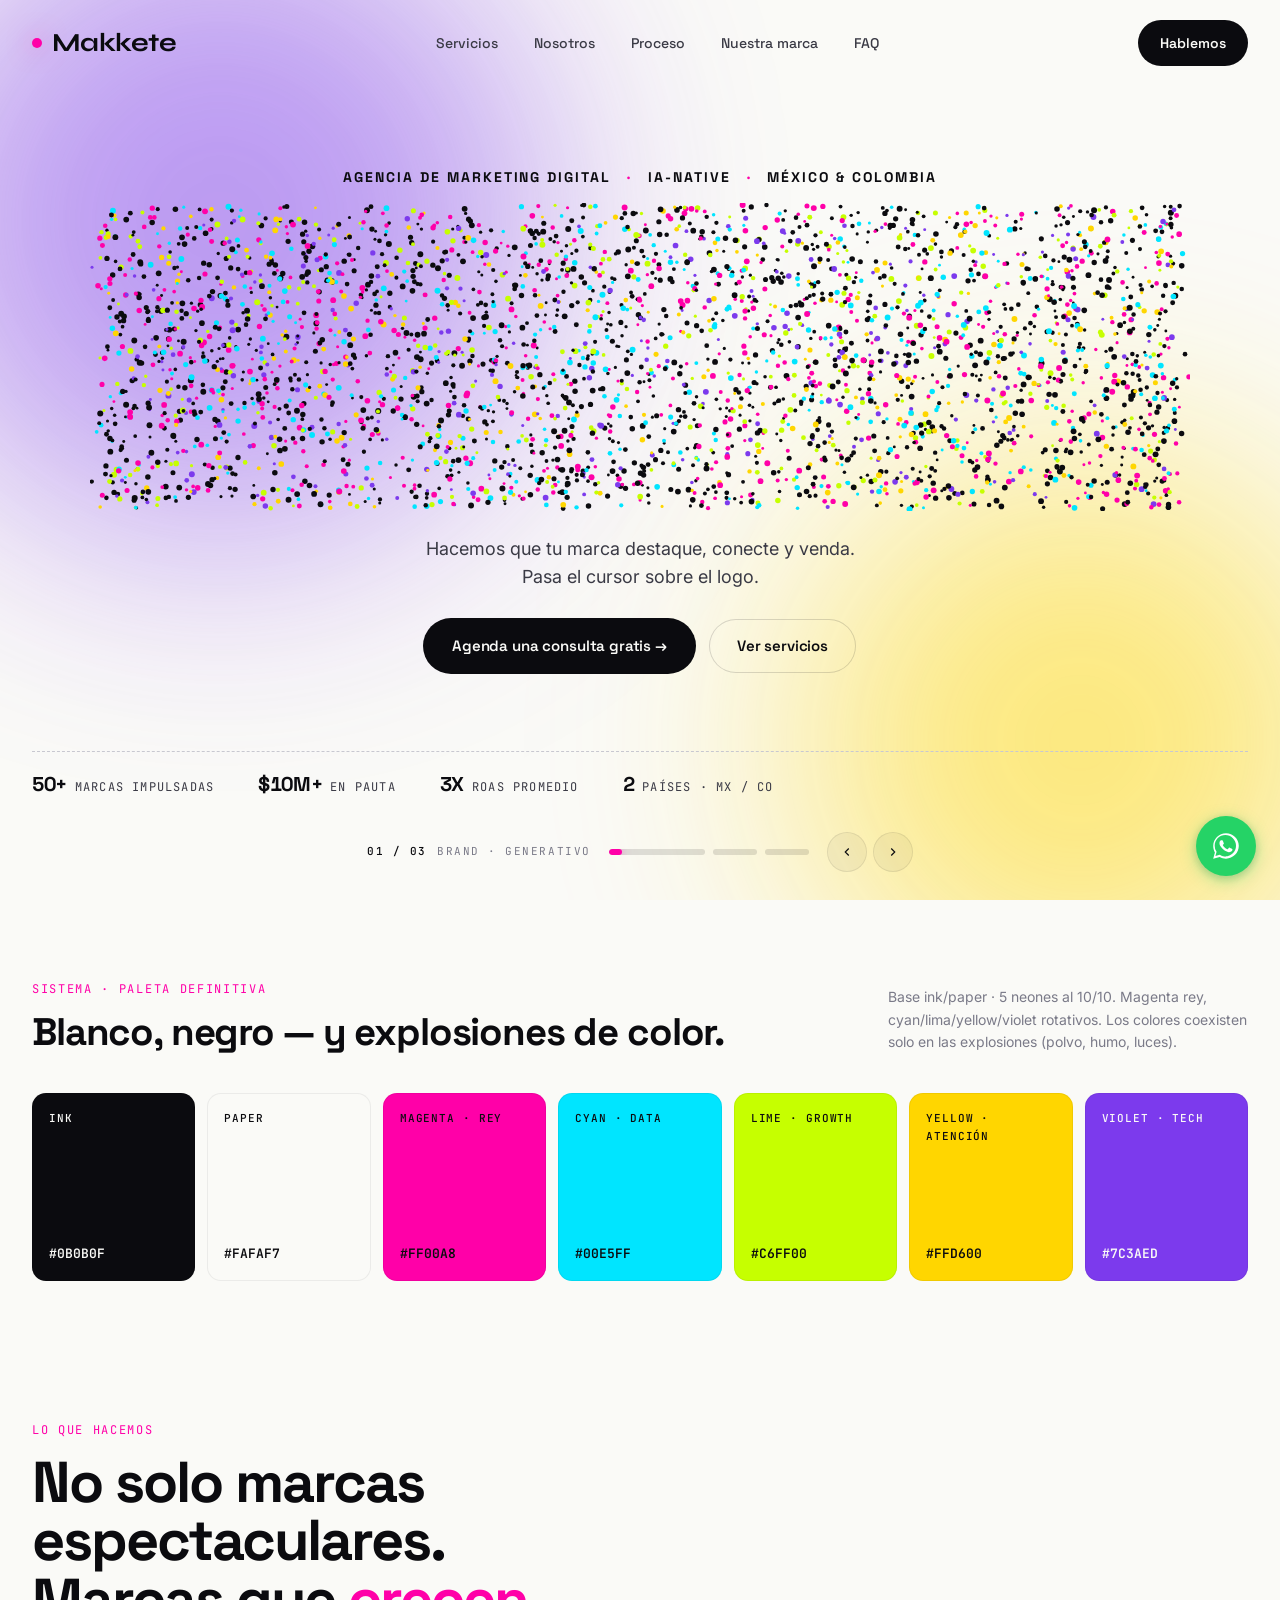
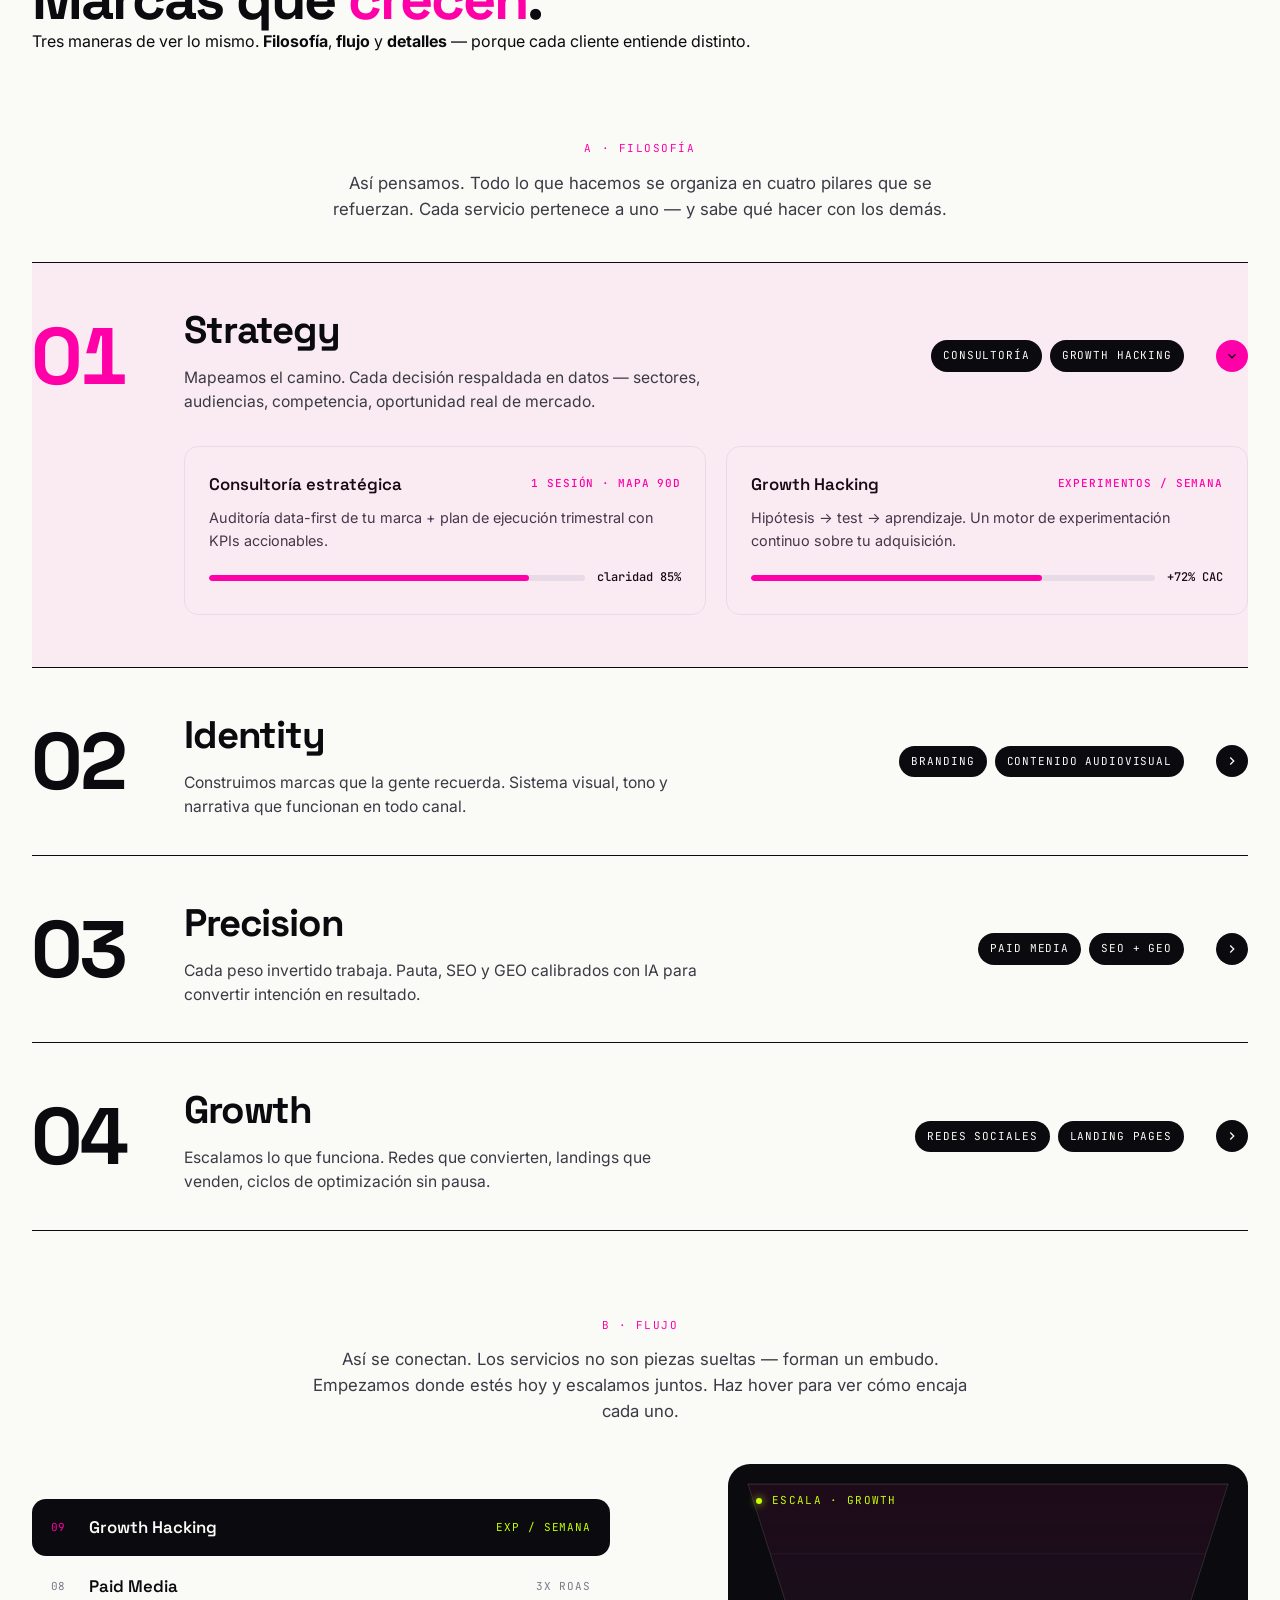
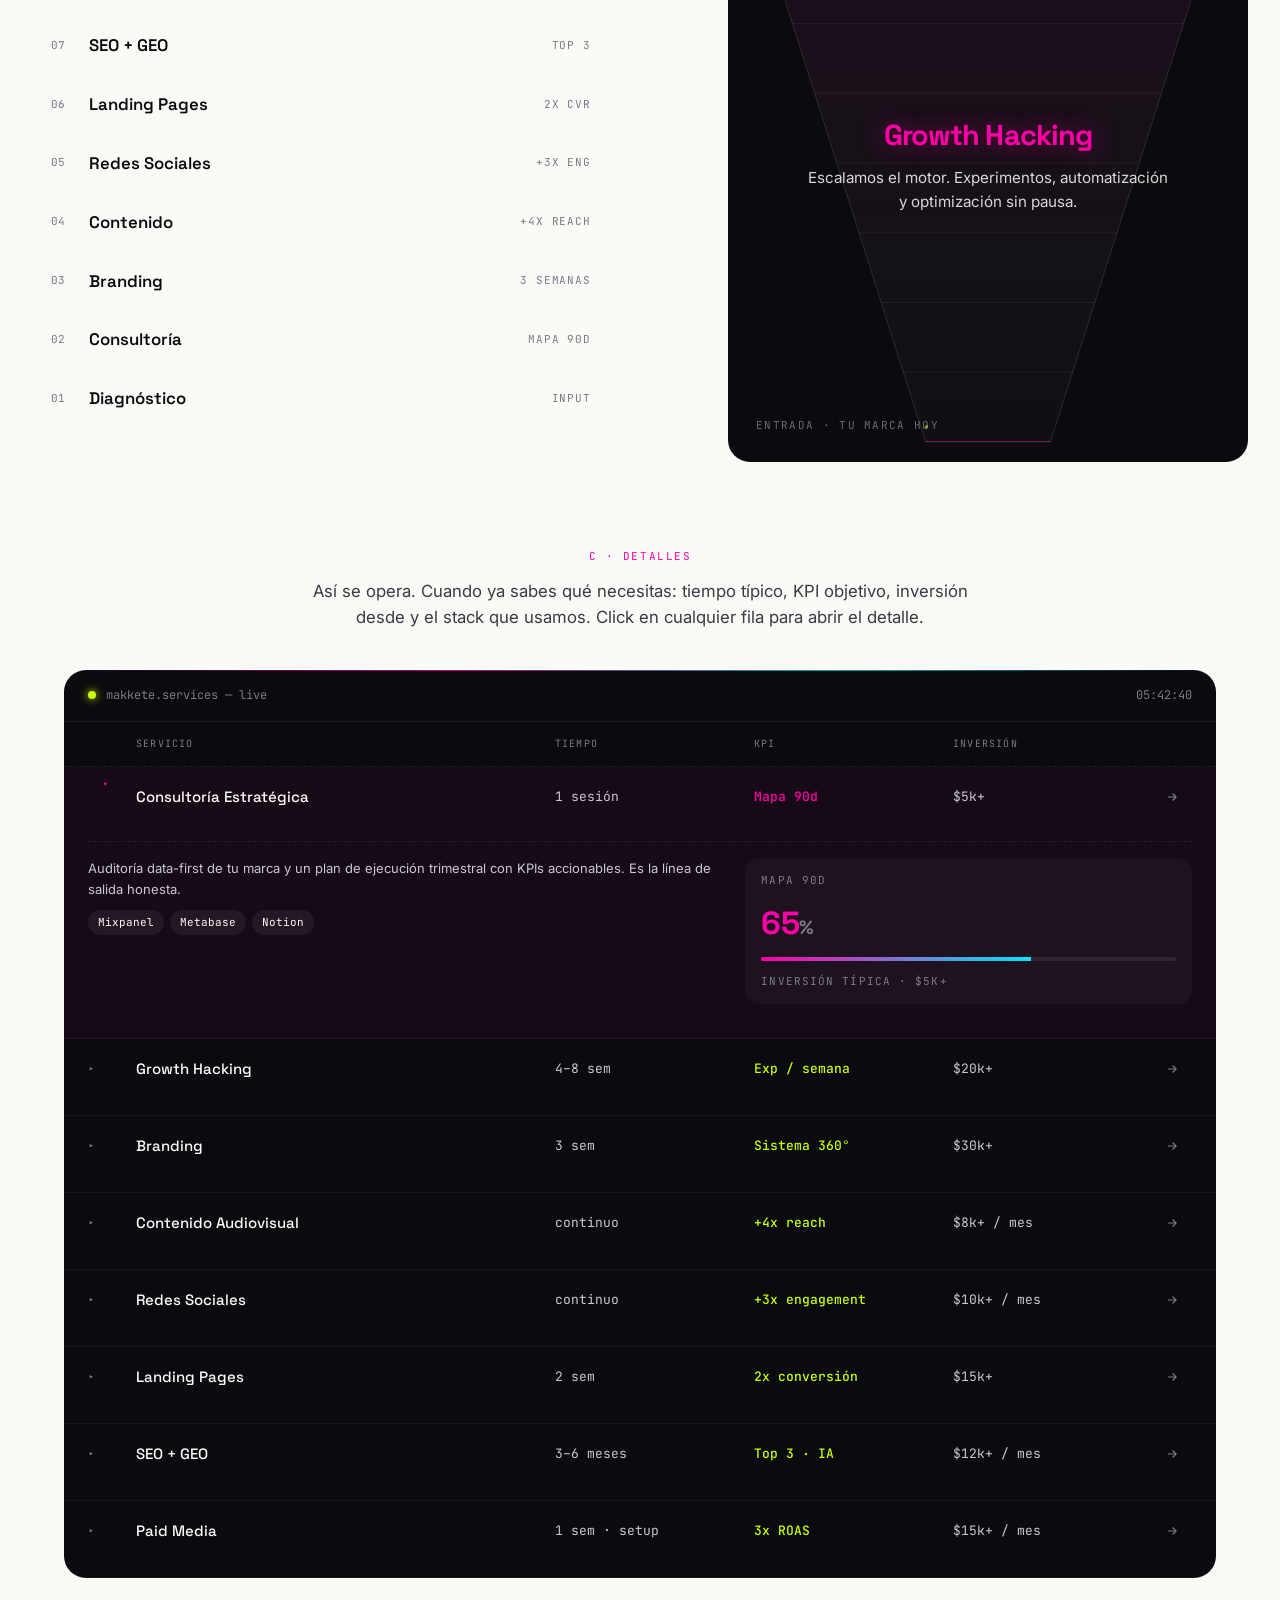
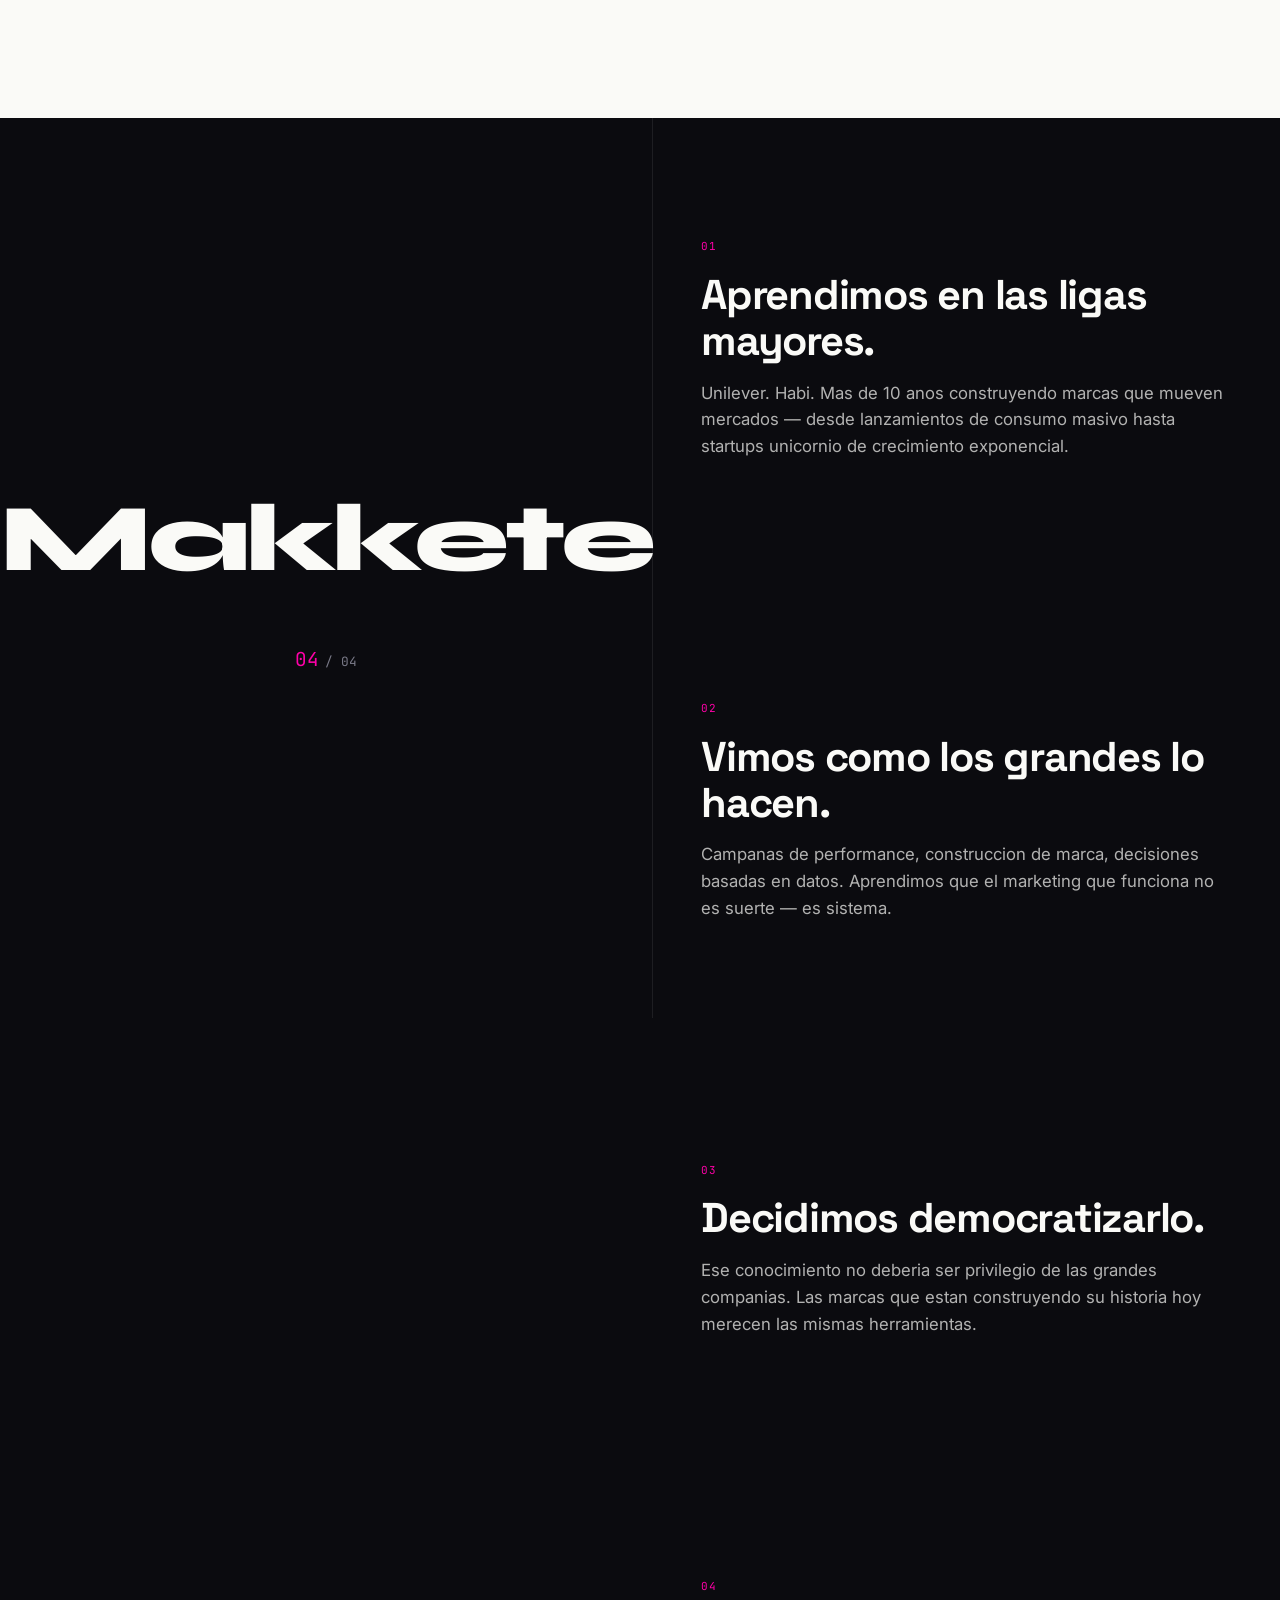
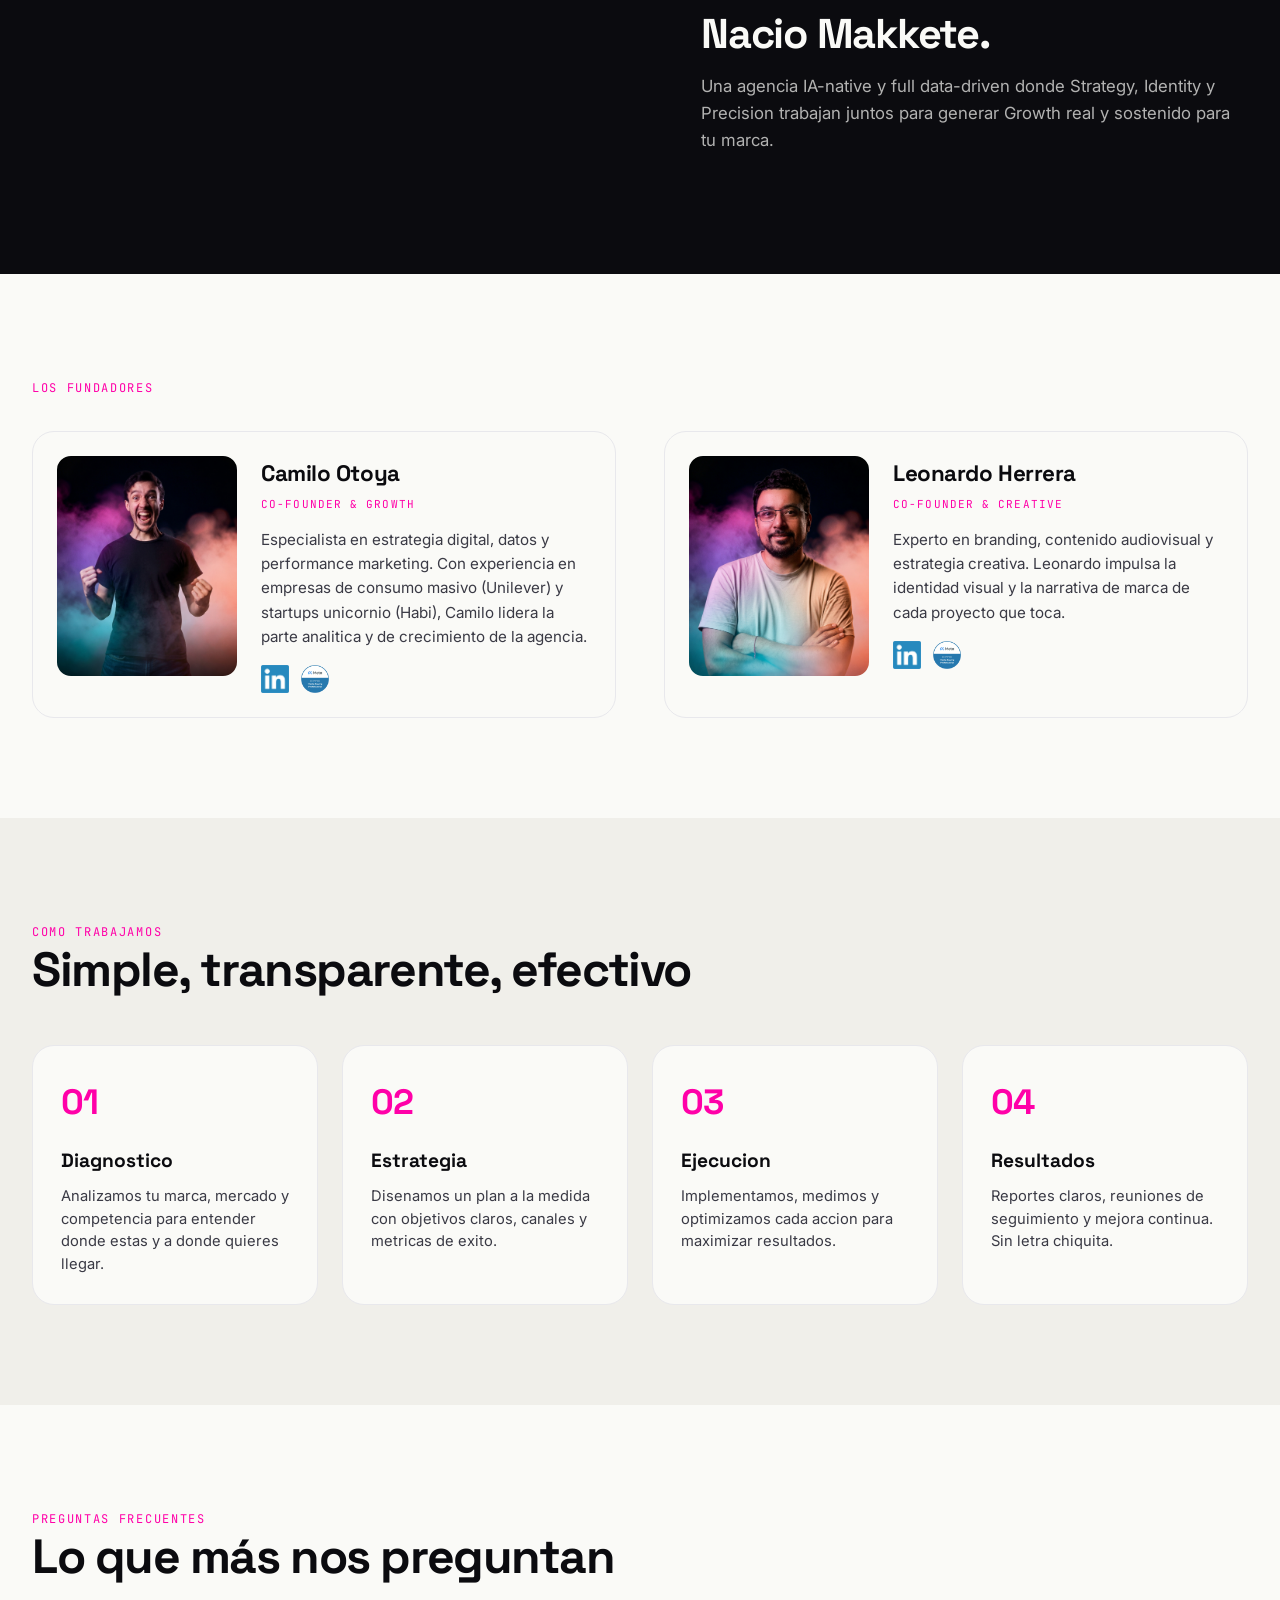
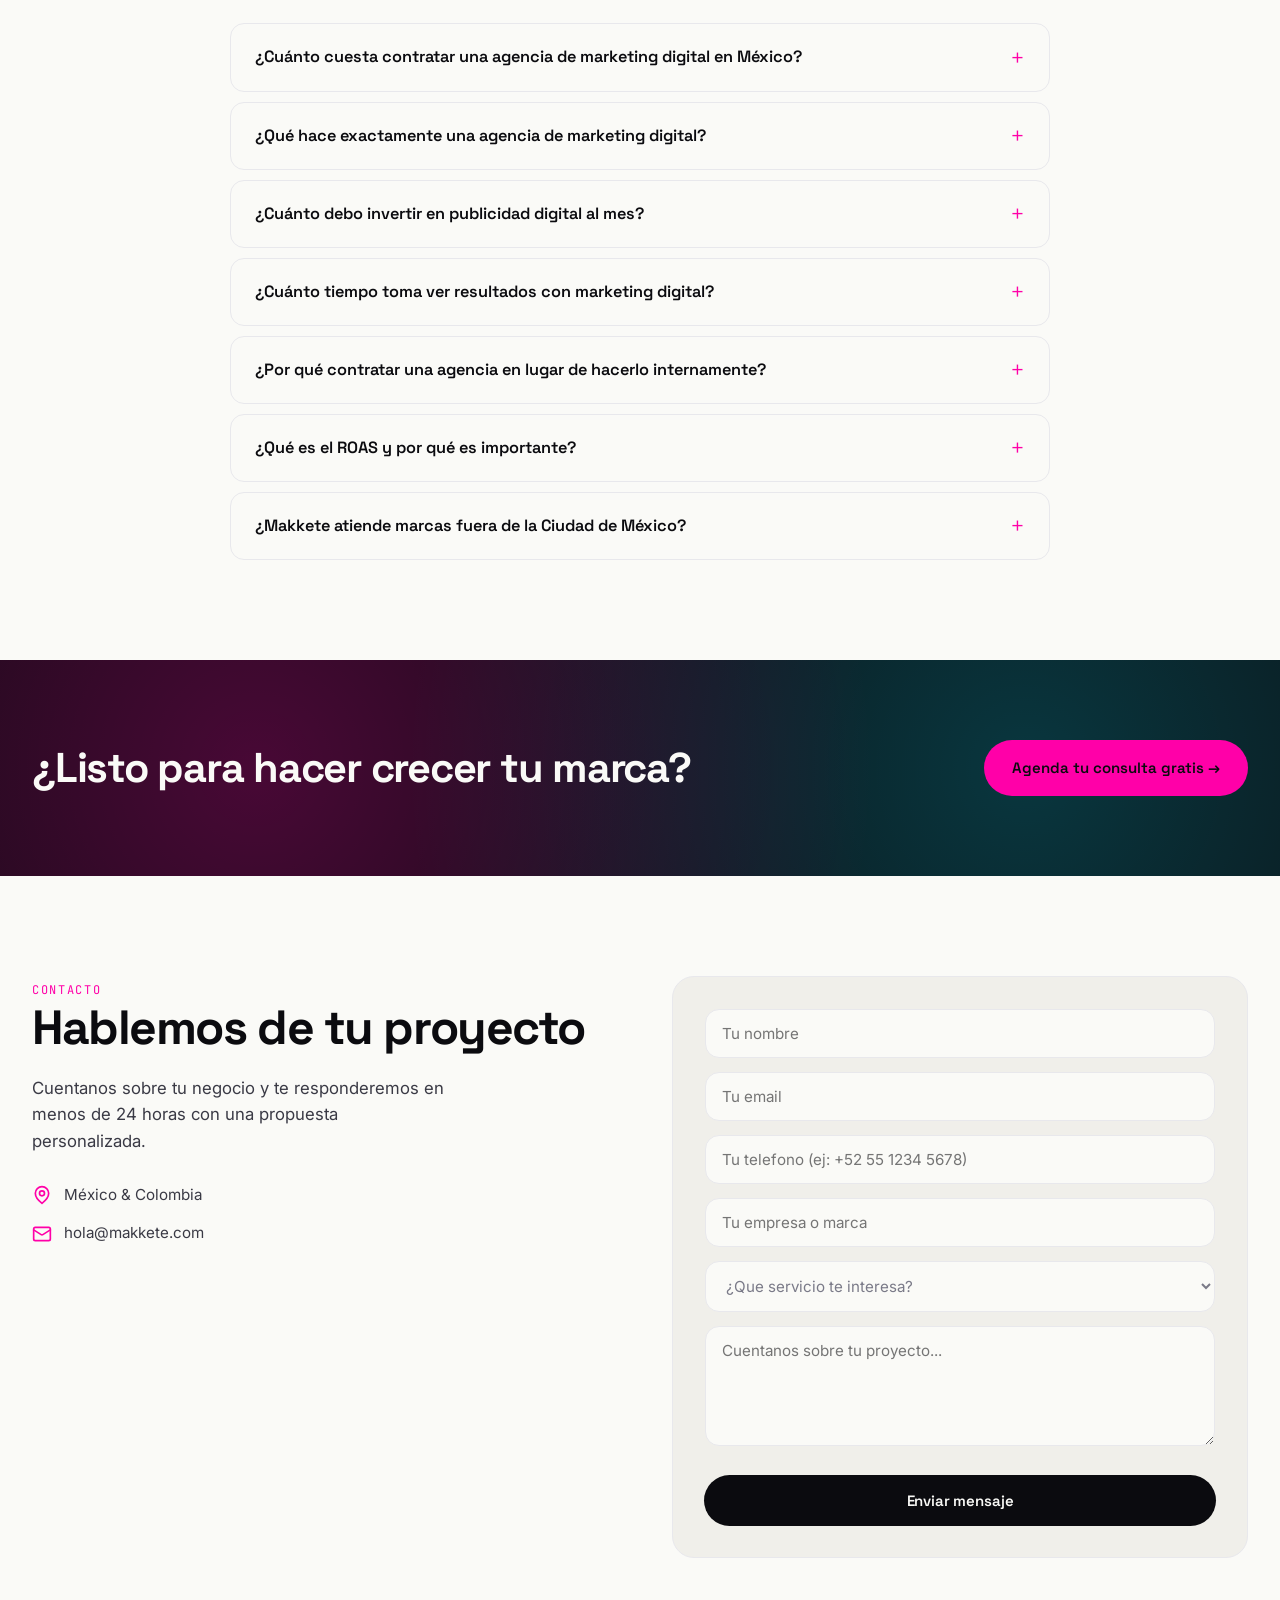
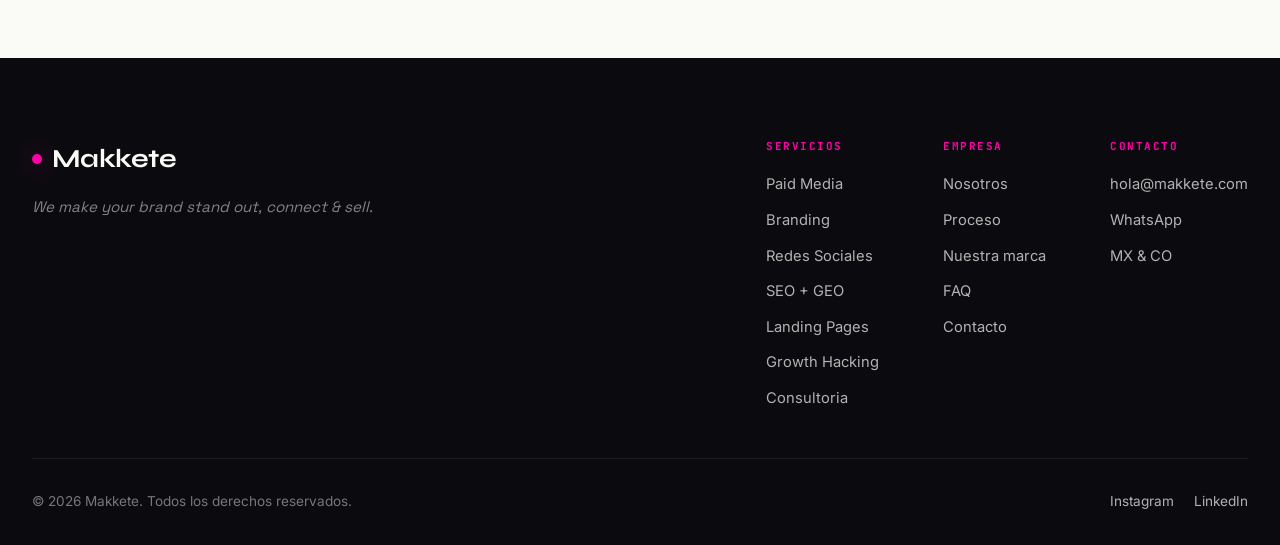
==== commit 7c4f5ae0: "Polish: textos servicios + nuestra-marca con head de producción Servicios (index.html): - Intro con " ====
--- a/index.html
+++ b/index.html
@@ -502,10 +502,17 @@
       <h2 class="services-switch__title">
         No solo marcas espectaculares. Marcas que <em>crecen</em>.
       </h2>
-    </div>
-
-    <!-- DIRECCIÓN A — LOS 4 PILARES -->
+      <p class="services-head__lead">
+        Tres maneras de ver lo mismo. <strong>Filosofía</strong>, <strong>flujo</strong> y <strong>detalles</strong> — porque cada cliente entiende distinto.
+      </p>
+    </div>
+
+    <!-- DIRECCIÓN A — FILOSOFÍA · LOS 4 PILARES -->
     <div class="services-dir is-active" data-dir="A">
+      <div class="services-dir__head container">
+        <span class="services-dir__eyebrow">A · Filosofía</span>
+        <p class="services-dir__lead">Así pensamos. Todo lo que hacemos se organiza en cuatro pilares que se refuerzan. Cada servicio pertenece a uno — y sabe qué hacer con los demás.</p>
+      </div>
       <div class="pillars">
         <article class="pillar" data-pillar="strategy" style="--pillar-color: var(--m-magenta);">
           <div class="pillar__row">
@@ -681,11 +688,11 @@
       </div>
     </div>
 
-    <!-- DIRECCIÓN B — FUNNEL -->
+    <!-- DIRECCIÓN B — FLUJO · FUNNEL -->
     <div class="services-dir is-active" data-dir="B">
       <div class="services-dir__head container">
-        <span class="services-dir__eyebrow">El embudo · de marca a growth</span>
-        <p class="services-dir__lead">Cada servicio conecta con el siguiente. Empezamos contigo donde estés y escalamos cuando el motor ya funciona.</p>
+        <span class="services-dir__eyebrow">B · Flujo</span>
+        <p class="services-dir__lead">Así se conectan. Los servicios no son piezas sueltas — forman un embudo. Empezamos donde estés hoy y escalamos juntos. Haz hover para ver cómo encaja cada uno.</p>
       </div>
       <div class="funnel">
         <div class="funnel__list" id="funnelList">
@@ -750,11 +757,11 @@
       </div>
     </div>
 
-    <!-- DIRECCIÓN C — TERMINAL -->
+    <!-- DIRECCIÓN C — DETALLES · TERMINAL -->
     <div class="services-dir is-active" data-dir="C">
       <div class="services-dir__head container">
-        <span class="services-dir__eyebrow">Servicios · tabla de KPIs</span>
-        <p class="services-dir__lead">Para quien le gusta verlo todo de un vistazo: cada servicio, el tiempo que toma, su KPI objetivo y la inversión típica.</p>
+        <span class="services-dir__eyebrow">C · Detalles</span>
+        <p class="services-dir__lead">Así se opera. Cuando ya sabes qué necesitas: tiempo típico, KPI objetivo, inversión desde y el stack que usamos. Click en cualquier fila para abrir el detalle.</p>
       </div>
       <div class="container">
         <div class="terminal">
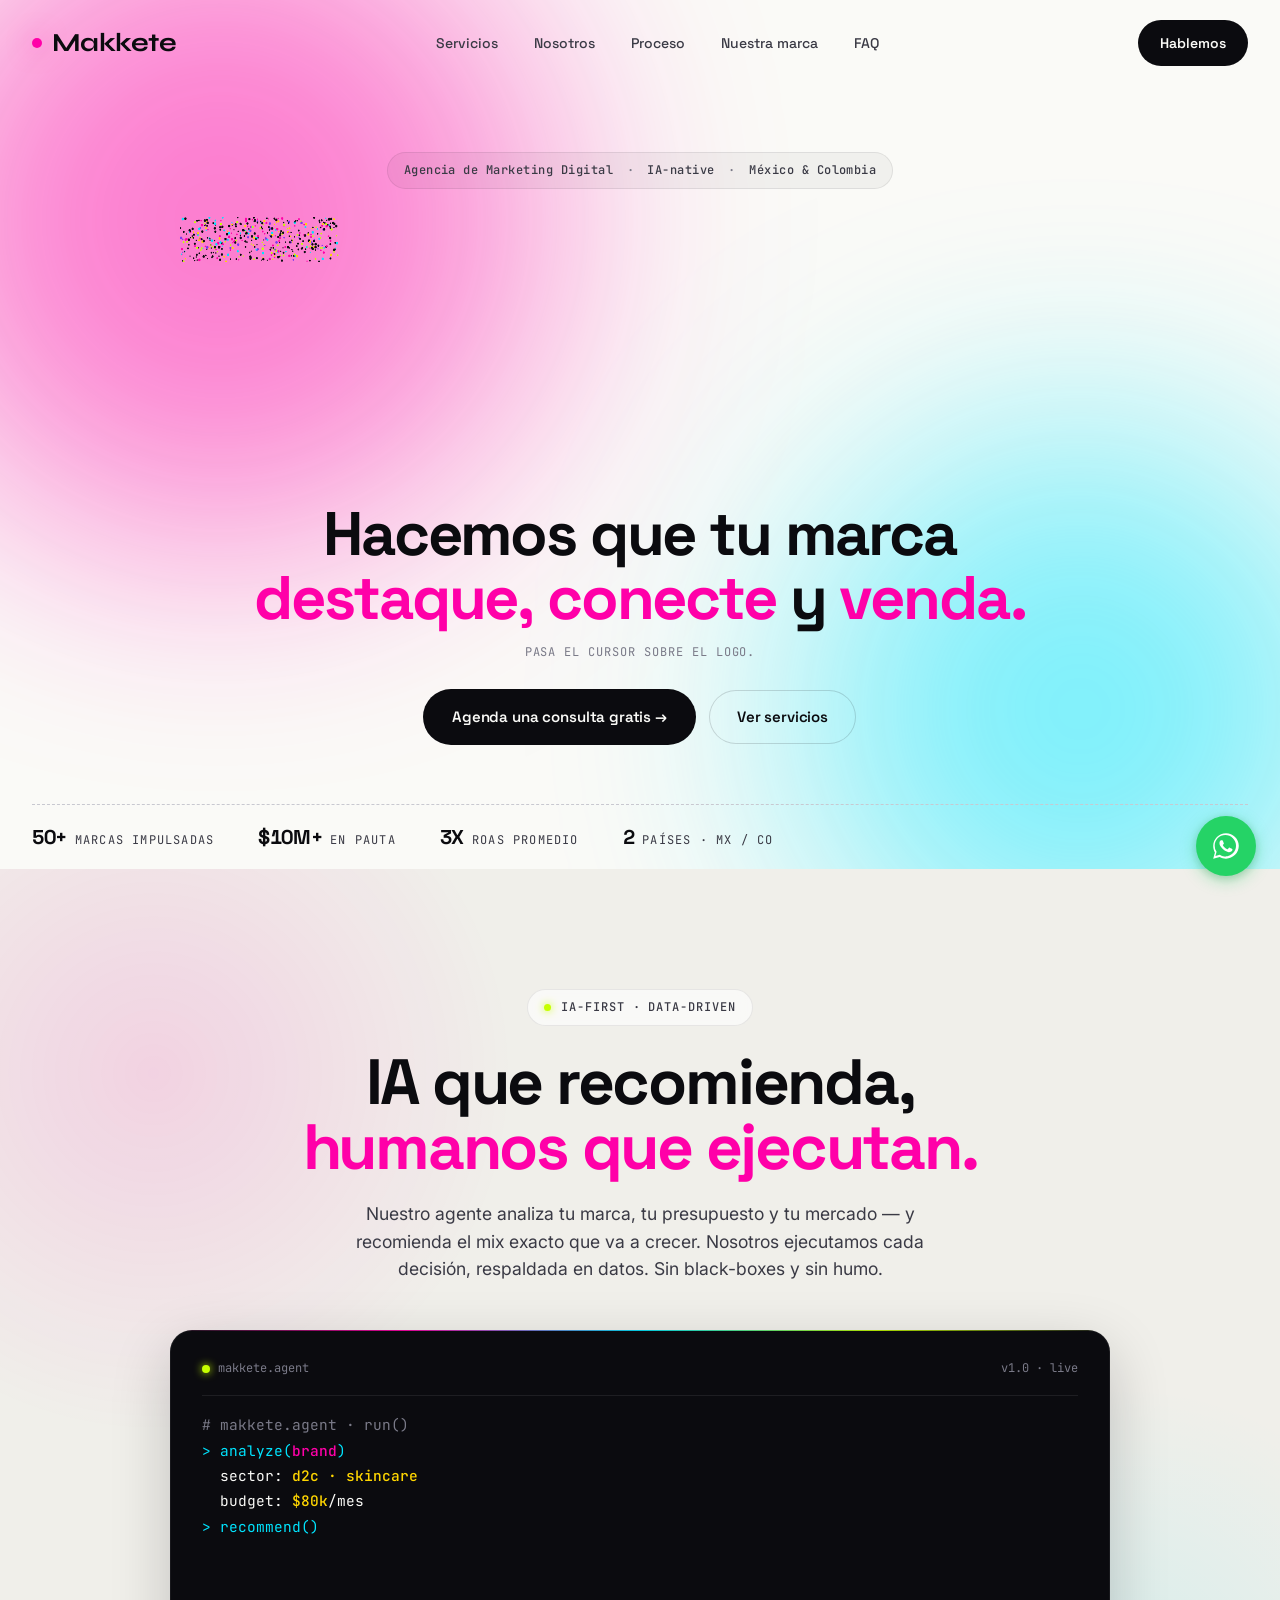
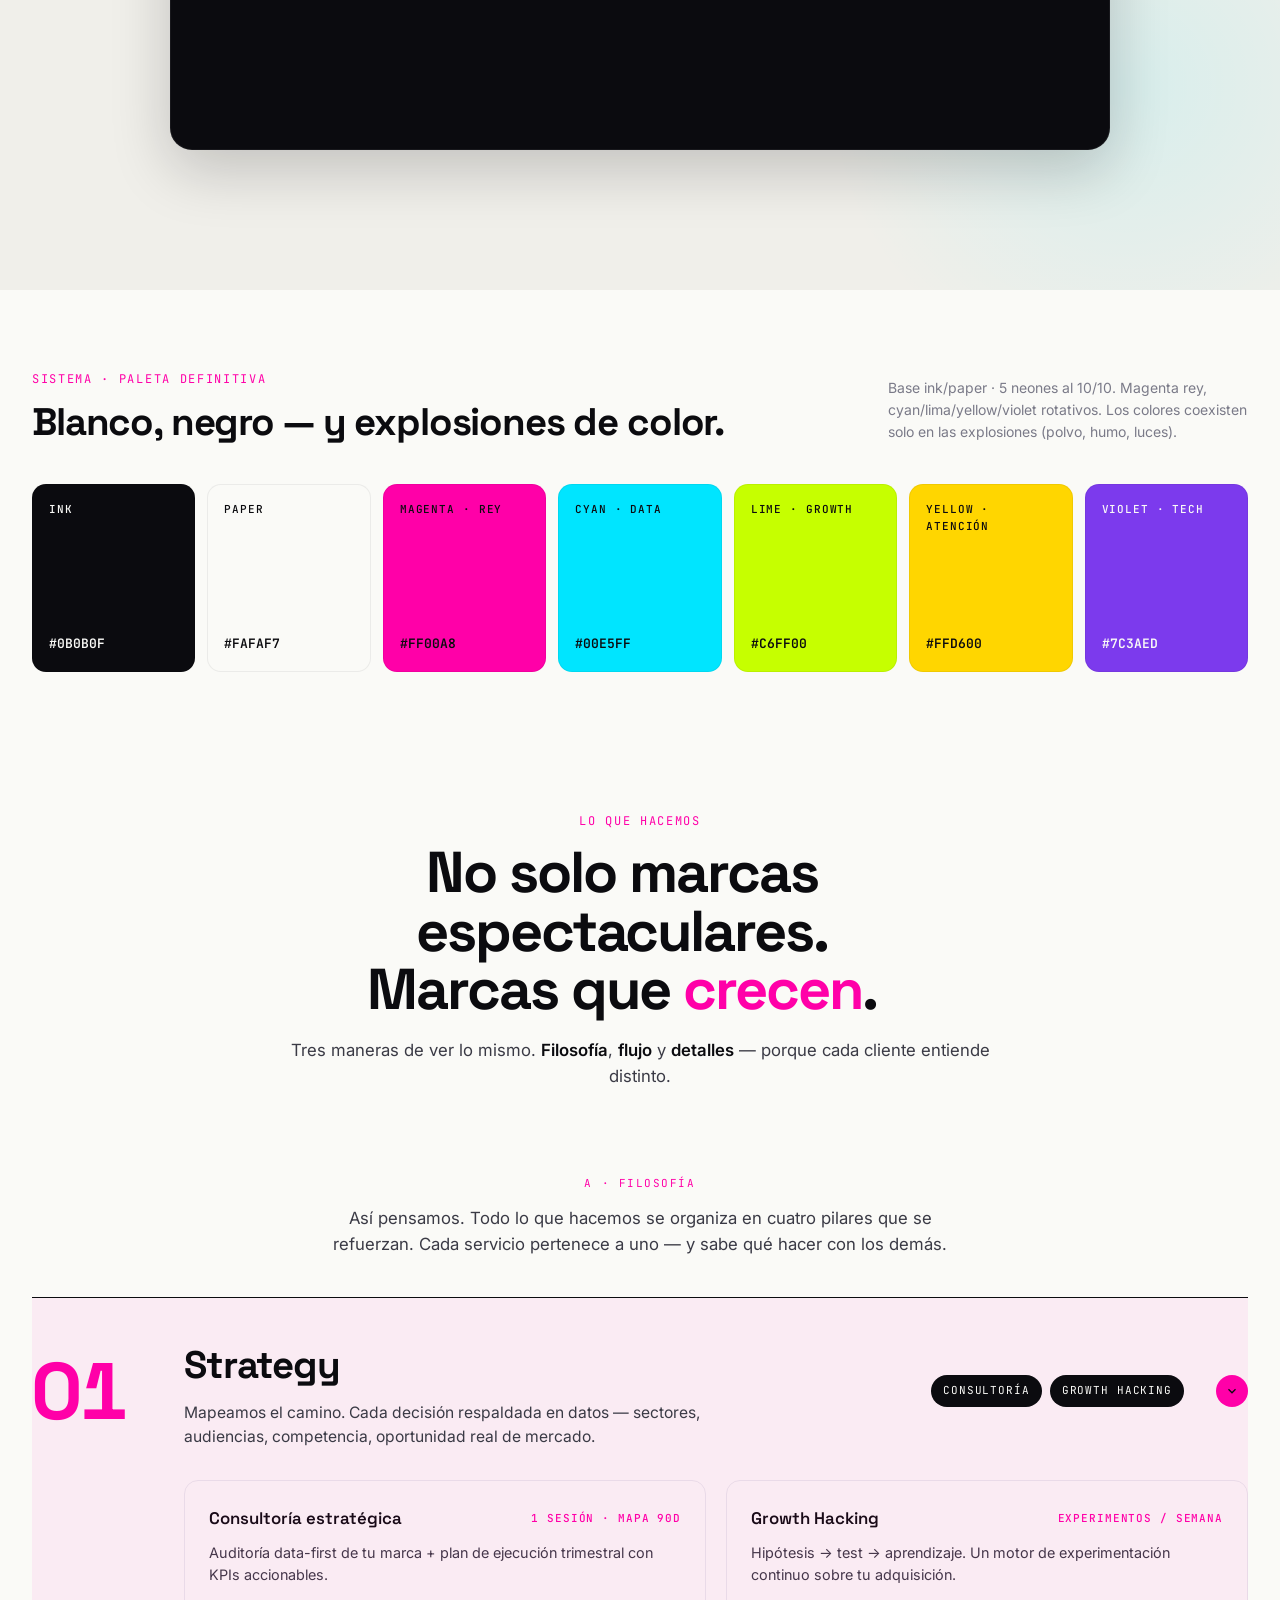
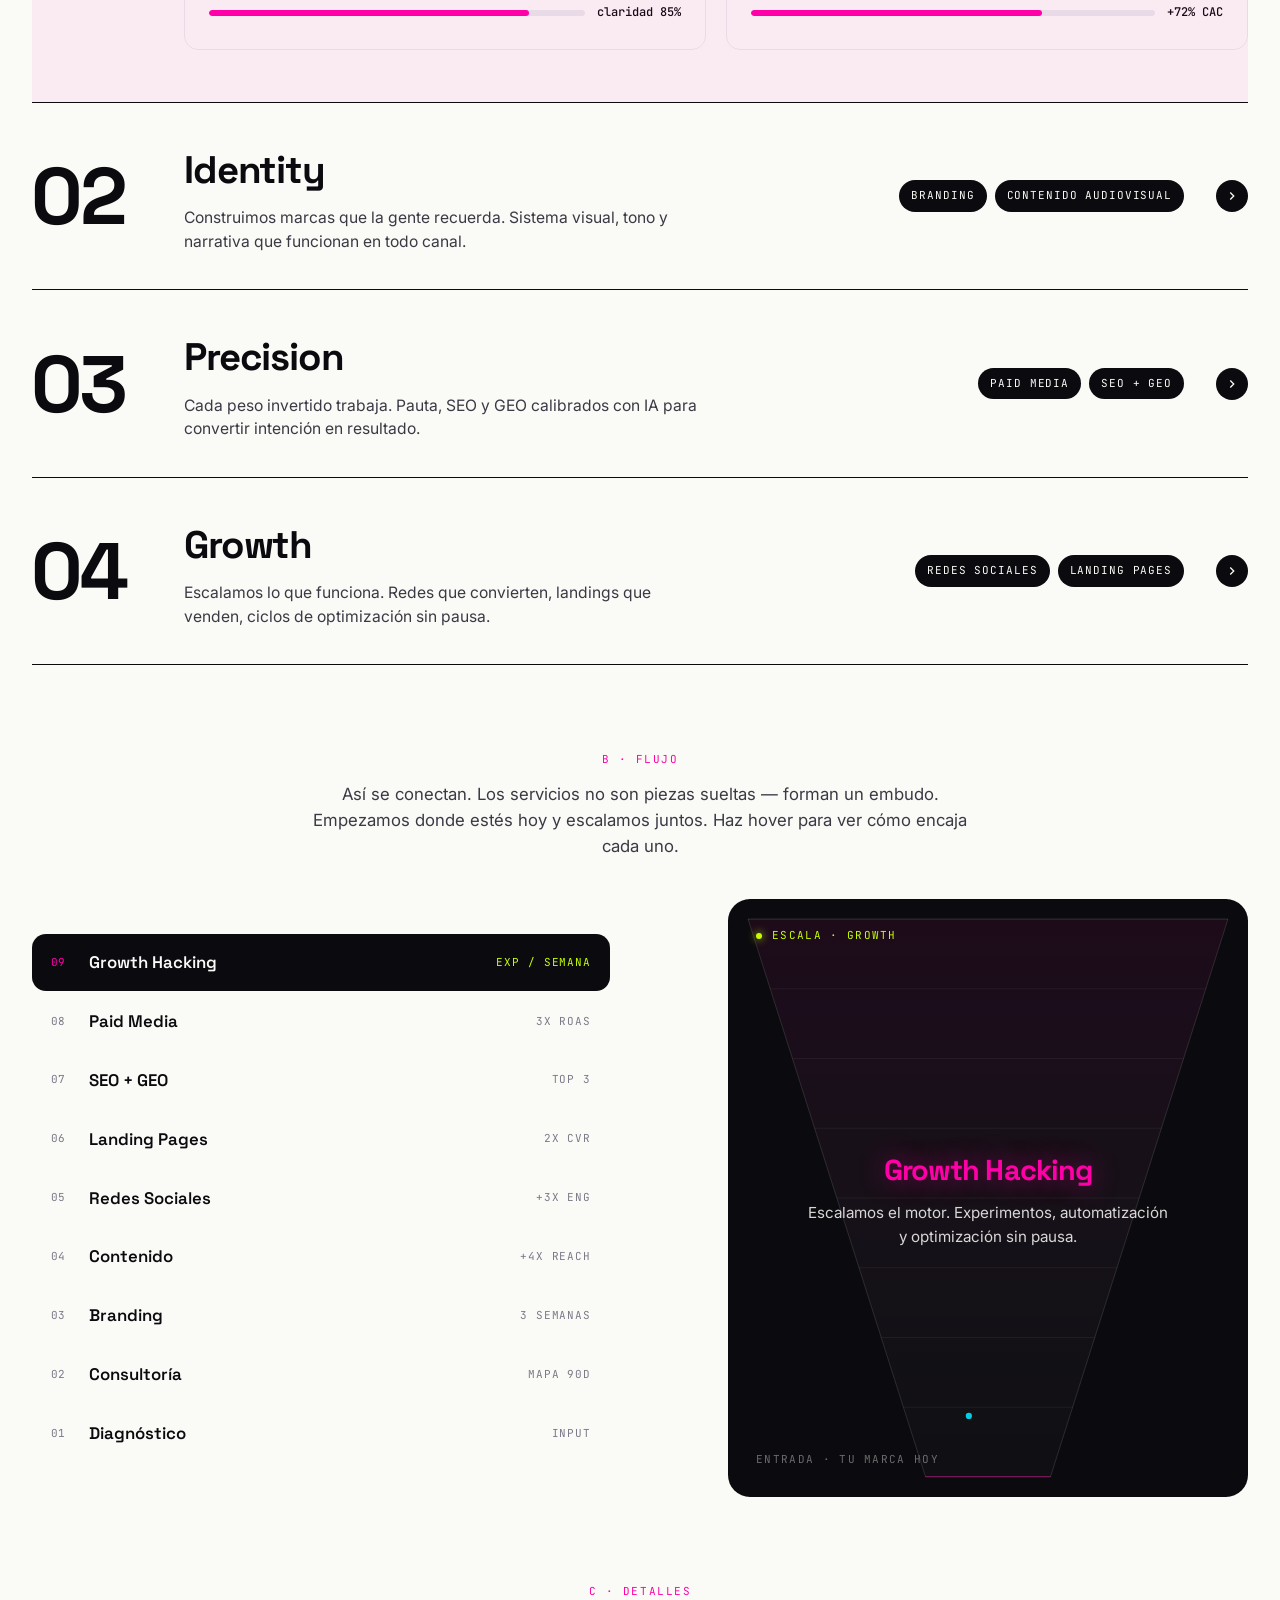
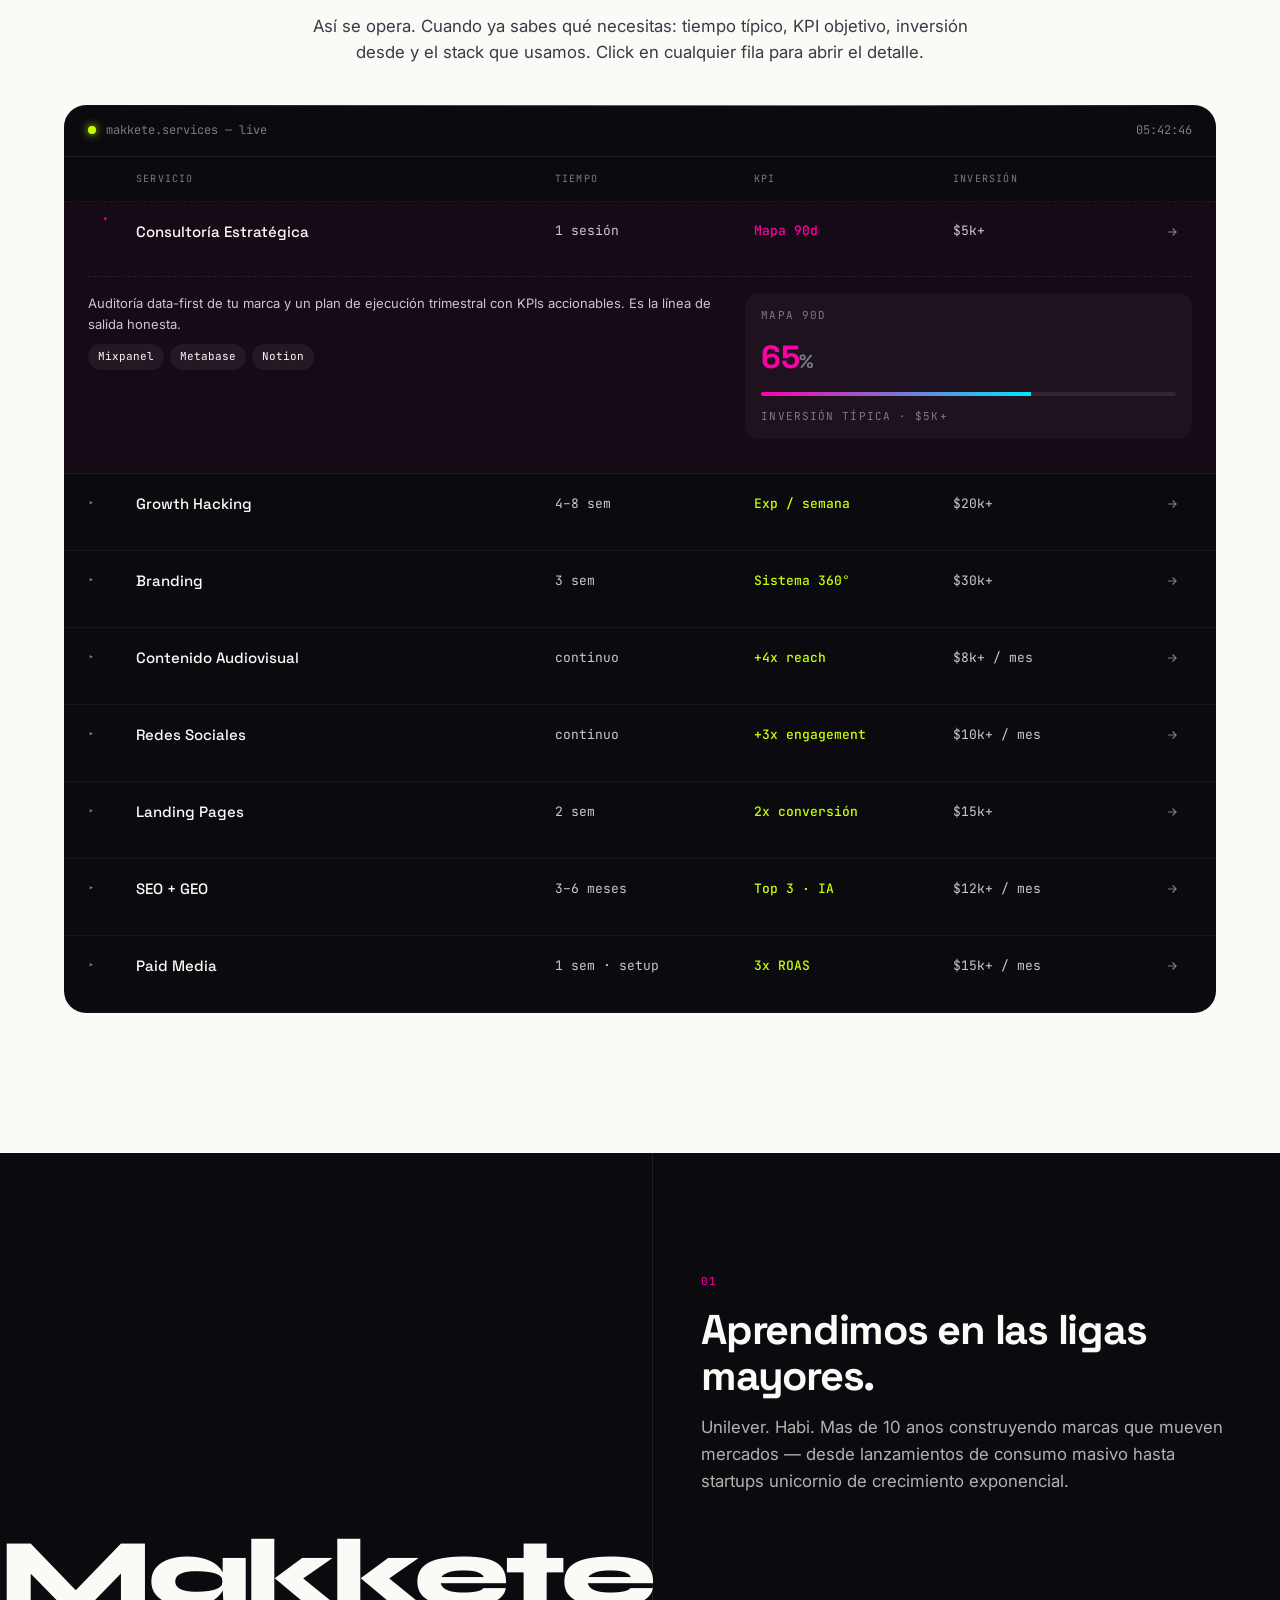
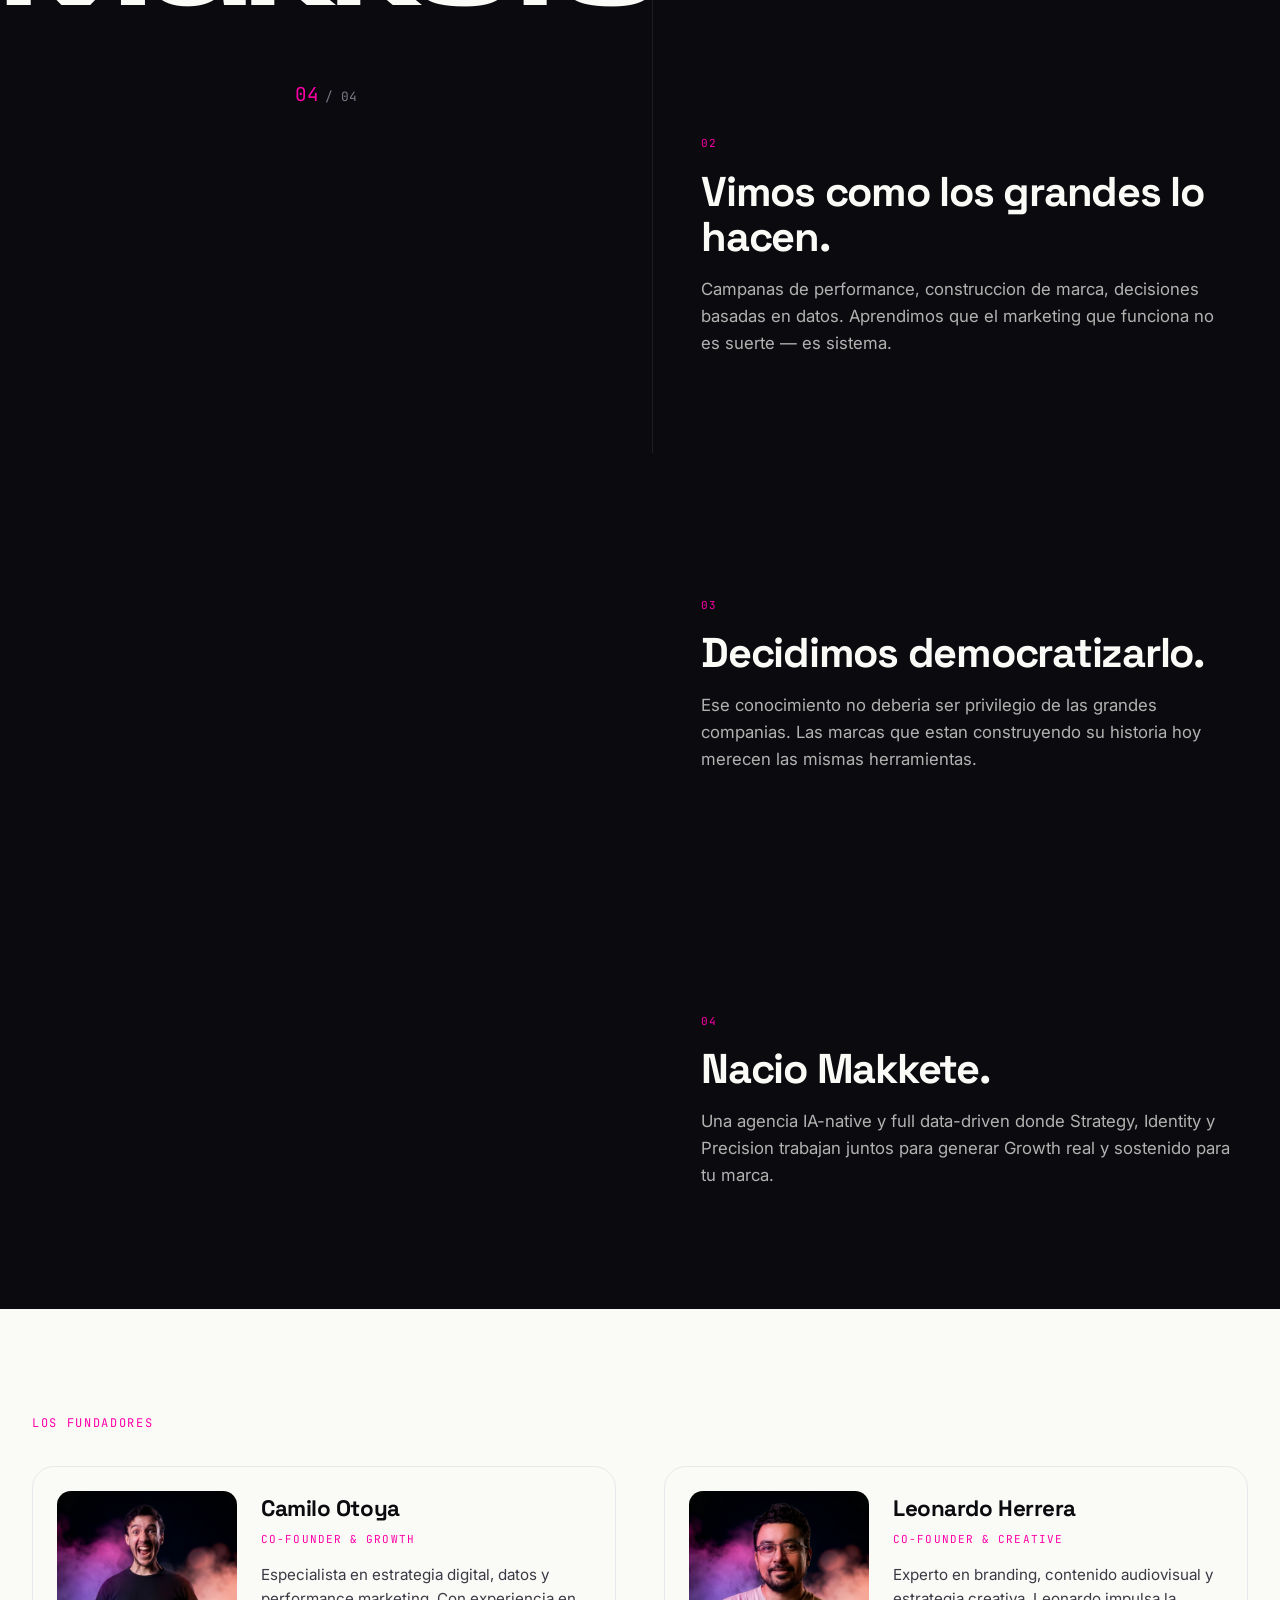
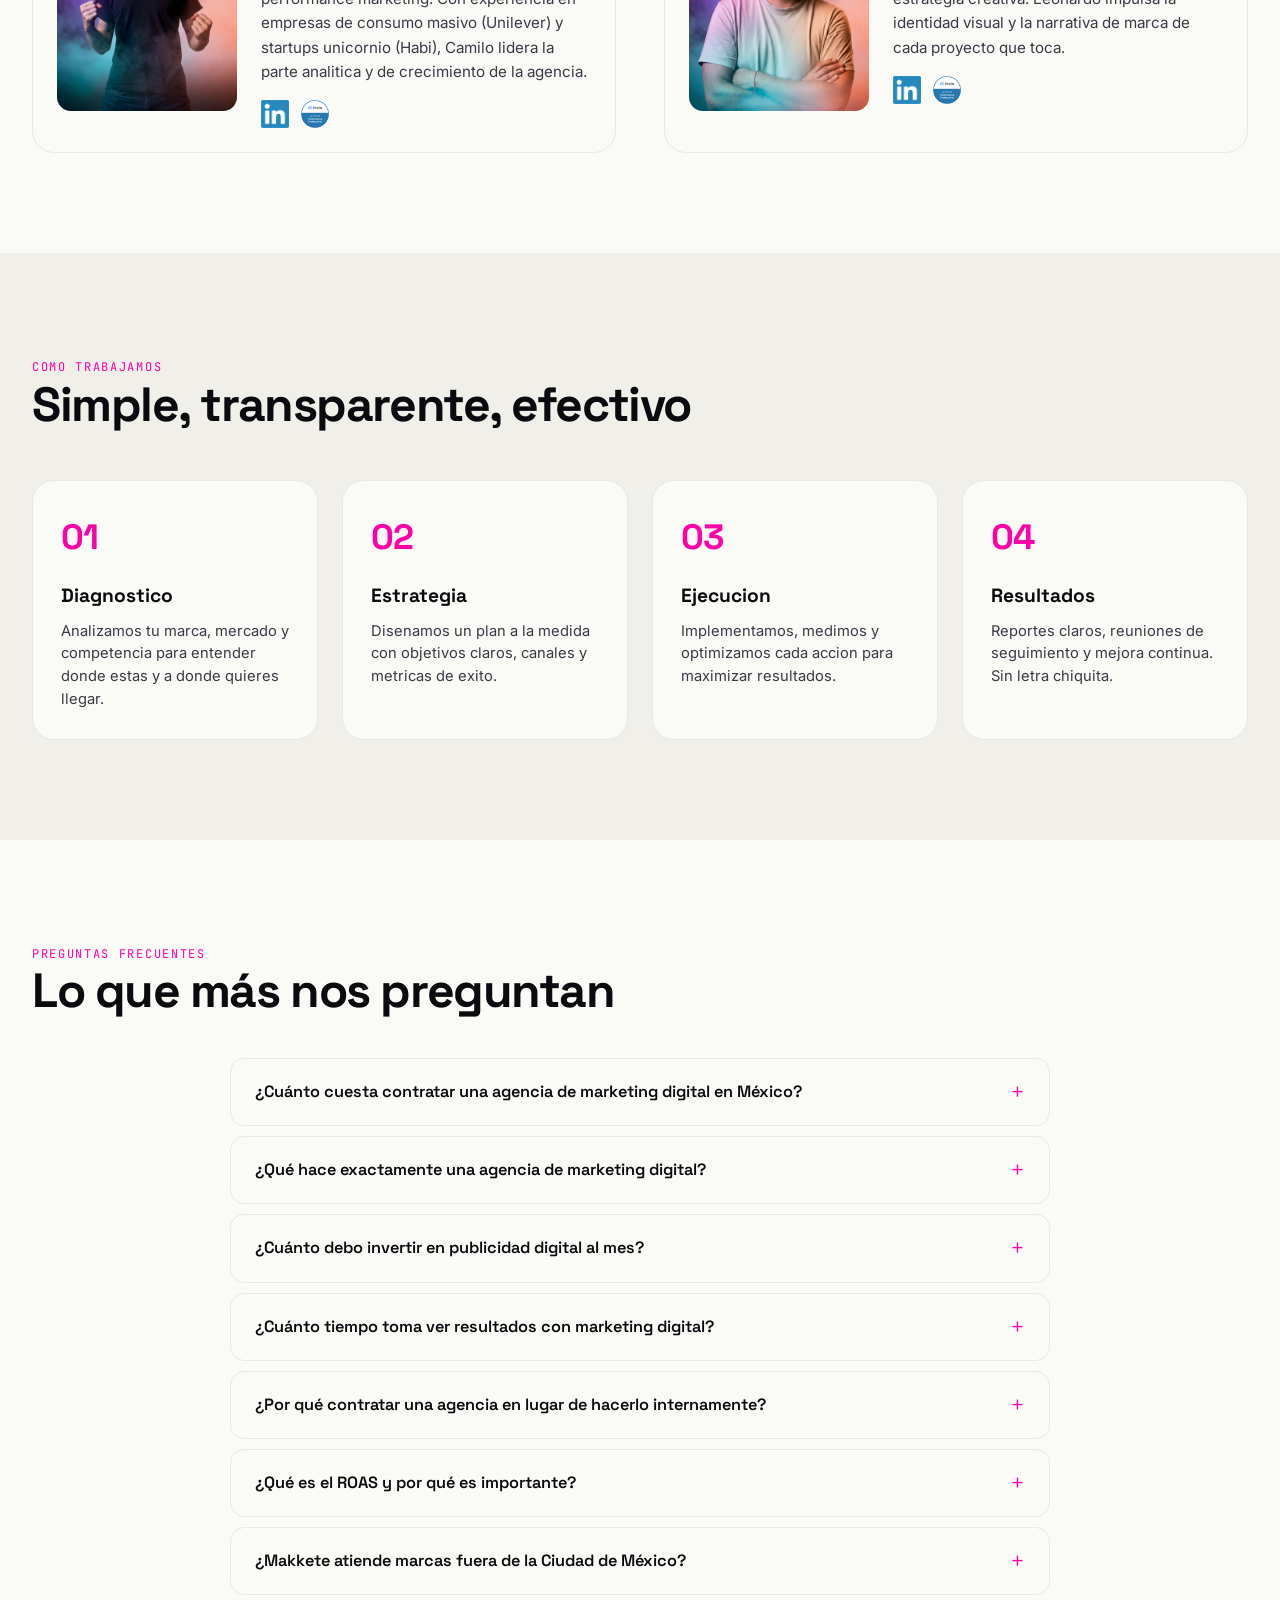
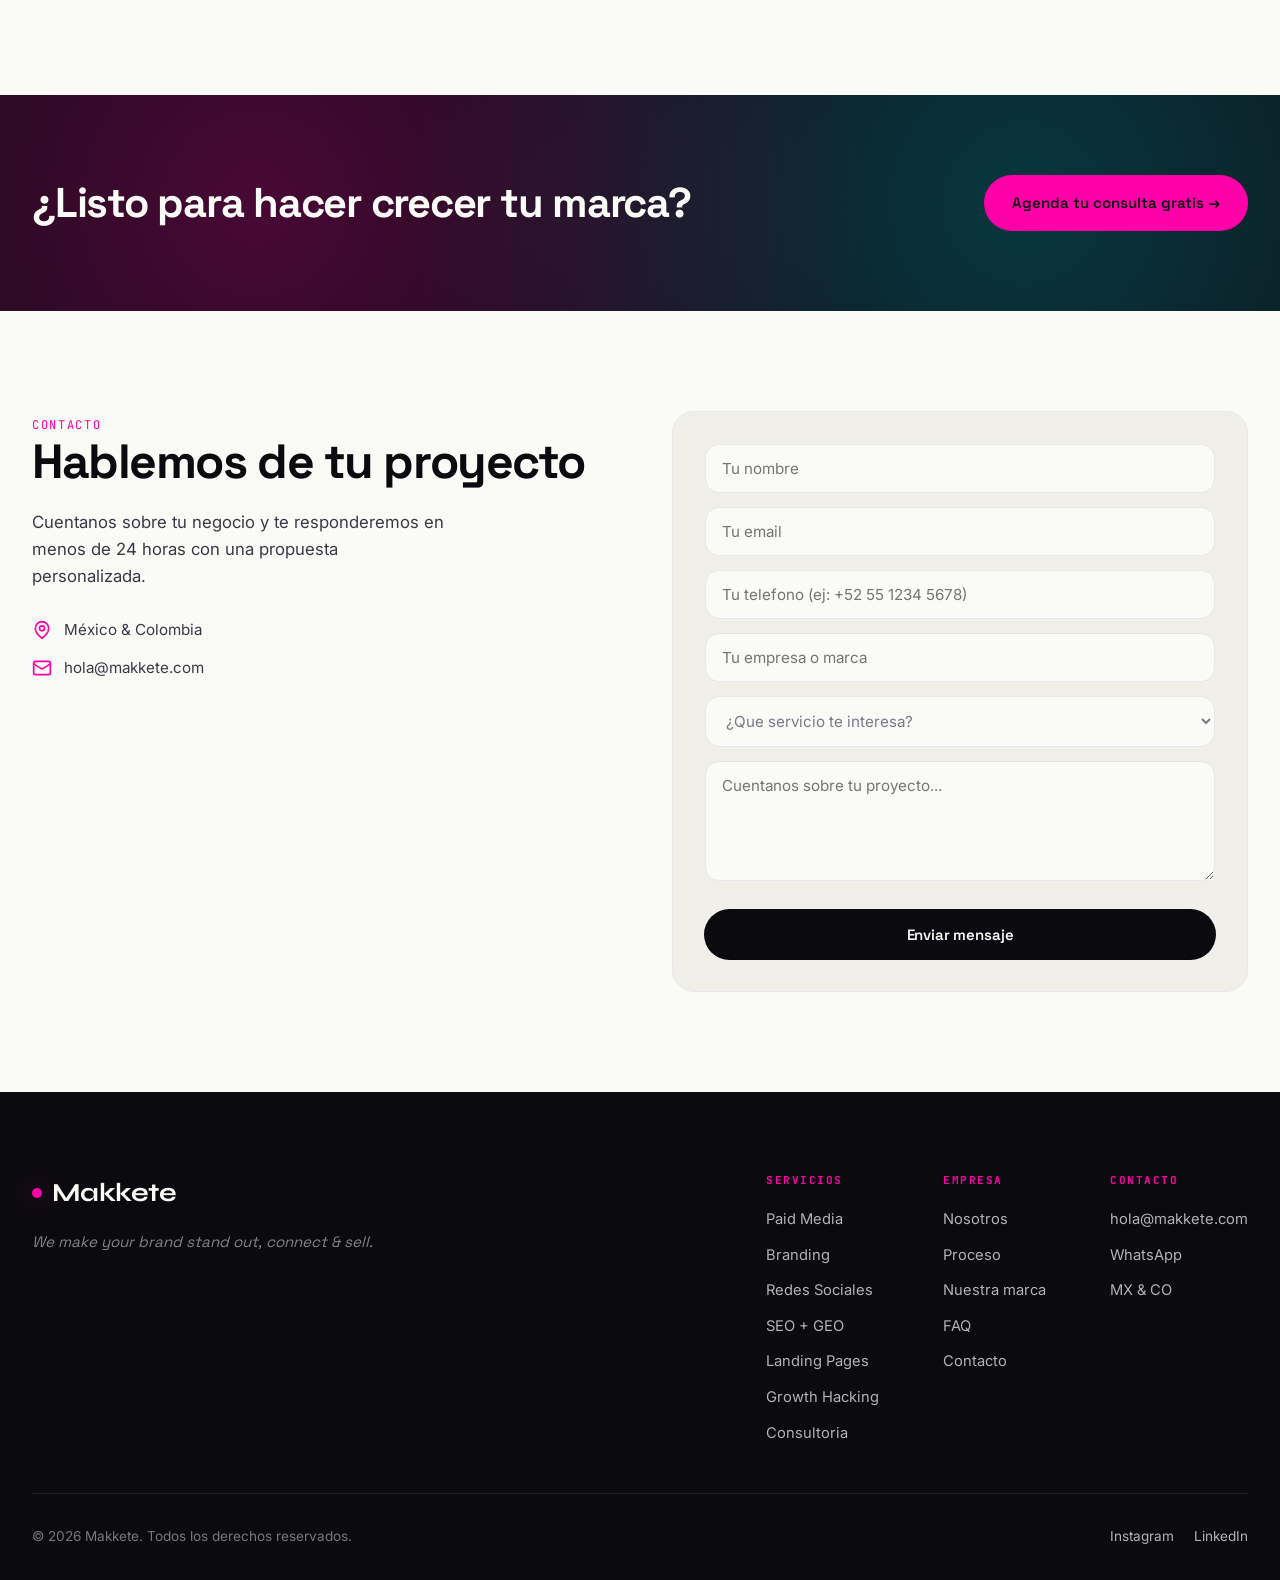
==== commit b97ffdba: "Rediseño hero + agent section como sección propia - Hero: quita carrusel, deja solo Wordmark canvas " ====
--- a/index.html
+++ b/index.html
@@ -325,118 +325,35 @@
     </div>
   </nav>
 
-  <!-- HERO -->
-  <header class="hero" id="hero" data-transition="dust" data-screen-label="01 Hero">
+  <!-- HERO — Wordmark único -->
+  <header class="hero" id="hero">
     <div class="hero__smoke" id="heroSmoke"></div>
 
-    <div class="hero__carousel">
-
-      <!-- SLIDE A — PROMPT AGENT -->
-      <section class="slide slide--a" id="slideA" data-screen-label="Slide A · Precision">
-        <div class="slide__layout container">
-          <div>
-            <span class="slide__eyebrow">
-              <span class="slide__eyebrow-dot"></span>
-              Precision — IA-native · data-driven
-            </span>
-            <h1 class="slide__h1">
-              Hacemos que tu marca
-              <span class="verb">destaque,</span>
-              <span class="verb">conecte</span> y
-              <span class="verb">venda.</span>
-            </h1>
-            <p class="slide__sub">
-              Nuestro agente analiza tu marca, tu presupuesto y tu mercado — y recomienda el mix exacto que va a crecer. Cada decisión, respaldada en datos.
-            </p>
-            <div class="slide__ctas">
-              <a href="#contacto" class="btn btn--primary hero__cta"><span>Agenda una consulta gratis →</span></a>
-              <a href="#services" class="btn btn--ghost">Ver servicios</a>
-            </div>
-          </div>
-
-          <div class="agent">
-            <div class="agent__titlebar">
-              <div class="agent__titlebar-left">
-                <span class="agent__titlebar-dot"></span>
-                makkete.agent
-              </div>
-              <div>v1.0 · live</div>
-            </div>
-            <div id="agentLog"></div>
-          </div>
-        </div>
-      </section>
-
-      <!-- SLIDE B — DASHBOARD TIPOGRÁFICO -->
-      <section class="slide slide--b" id="slideB" data-screen-label="Slide B · Data">
-        <div class="slide__layout container">
-          <div class="dash-head">
-            <div class="dash-head-left">
-              <span class="dash-live"></span>
-              Makkete / agent · en vivo
-            </div>
-            <div id="dashClock">00:00:00</div>
-          </div>
-          <h1 class="dash-h1">
-            Hacemos que tu marca <br>
-            destaque, conecte y venda.
-          </h1>
-          <div class="dash-rows">
-            <div class="dash-row">
-              <span class="dash-row-verb">destaque,</span>
-              <svg class="dash-row-spark" aria-hidden="true"></svg>
-              <div class="dash-row-metric">
-                <span class="dash-row-metric-num">184,220</span>
-                <span class="dash-row-metric-lbl">impresiones · <span class="dash-row-delta">+14.2%</span></span>
-              </div>
-            </div>
-            <div class="dash-row">
-              <span class="dash-row-verb">conecte</span>
-              <svg class="dash-row-spark" aria-hidden="true"></svg>
-              <div class="dash-row-metric">
-                <span class="dash-row-metric-num">12.4%</span>
-                <span class="dash-row-metric-lbl">engagement · <span class="dash-row-delta">+2.6pp</span></span>
-              </div>
-            </div>
-            <div class="dash-row">
-              <span class="dash-row-verb">y venda.</span>
-              <svg class="dash-row-spark" aria-hidden="true"></svg>
-              <div class="dash-row-metric">
-                <span class="dash-row-metric-num">342</span>
-                <span class="dash-row-metric-lbl">conversiones · <span class="dash-row-delta">+23%</span></span>
-              </div>
-            </div>
-          </div>
-          <div class="slide__ctas">
-            <a href="#contacto" class="btn btn--primary hero__cta"><span>Agenda una consulta gratis →</span></a>
-            <a href="#services" class="btn btn--ghost">Ver servicios</a>
-          </div>
-        </div>
-      </section>
-
-      <!-- SLIDE C — WORDMARK IA (primera visualmente por SLIDE_ORDER [2,0,1]) -->
-      <section class="slide slide--c is-active" id="slideC" data-screen-label="Slide C · Brand">
-        <div class="slide__layout container">
-          <div class="slide__tag">
-            Agencia de Marketing Digital
-            <span class="sep">·</span> IA-native
-            <span class="sep">·</span> México &amp; Colombia
-          </div>
-          <div class="wordmark-stage" id="wordStage">
-            <canvas class="wordmark-canvas" id="wordCanvas"></canvas>
-            <div class="wordmark-fallback">Makkete</div>
-          </div>
-          <p class="slide__sub">
-            Hacemos que tu marca destaque, conecte y venda. <br>
-            Pasa el cursor sobre el logo.
-          </p>
-          <div class="slide__ctas">
-            <a href="#contacto" class="btn btn--primary hero__cta"><span>Agenda una consulta gratis →</span></a>
-            <a href="#services" class="btn btn--ghost">Ver servicios</a>
-          </div>
-        </div>
-      </section>
-
+    <div class="hero__content container">
+      <div class="slide__tag">
+        Agencia de Marketing Digital
+        <span class="sep">·</span> IA-native
+        <span class="sep">·</span> México &amp; Colombia
+      </div>
+
+      <div class="wordmark-stage" id="wordStage">
+        <canvas class="wordmark-canvas" id="wordCanvas"></canvas>
+        <div class="wordmark-fallback">Makkete</div>
+      </div>
+
+      <h1 class="hero__h1">
+        Hacemos que tu marca
+        <span class="verb">destaque,</span>
+        <span class="verb">conecte</span> y
+        <span class="verb">venda.</span>
+      </h1>
+
+      <p class="hero__hint">Pasa el cursor sobre el logo.</p>
+
+      <div class="hero__ctas">
+        <a href="#contacto" class="btn btn--primary hero__cta"><span>Agenda una consulta gratis →</span></a>
+        <a href="#services" class="btn btn--ghost">Ver servicios</a>
+      </div>
     </div>
 
     <!-- STATS STRIP -->
@@ -448,28 +365,38 @@
         <div class="hero__stat"><span class="hero__stat-num">2</span> países · MX / CO</div>
       </div>
     </div>
-
-    <!-- CAROUSEL CONTROLS -->
-    <div class="hero__controls">
-      <div class="hero__label">
-        <span class="hero__label-num" id="heroLabelNum">01 / 03</span>
-        <span id="heroLabelName">Brand · generativo</span>
-      </div>
-      <div class="hero__dots">
-        <button class="hero__dot is-active" aria-label="Slide 1"><span class="hero__dot-fill"></span></button>
-        <button class="hero__dot" aria-label="Slide 2"><span class="hero__dot-fill"></span></button>
-        <button class="hero__dot" aria-label="Slide 3"><span class="hero__dot-fill"></span></button>
-      </div>
-      <div class="hero__arrows">
-        <button class="hero__arrow" id="heroPrev" aria-label="Anterior">
-          <svg width="14" height="14" viewBox="0 0 24 24" fill="none" stroke="currentColor" stroke-width="2"><path d="m15 18-6-6 6-6"/></svg>
-        </button>
-        <button class="hero__arrow" id="heroNext" aria-label="Siguiente">
-          <svg width="14" height="14" viewBox="0 0 24 24" fill="none" stroke="currentColor" stroke-width="2"><path d="m9 18 6-6-6-6"/></svg>
-        </button>
-      </div>
-    </div>
   </header>
+
+  <!-- AGENT SECTION — IA first demo (full width stacked) -->
+  <section class="agent-section" id="agent">
+    <div class="agent-section__bg" aria-hidden="true"></div>
+    <div class="container">
+      <div class="agent-section__head">
+        <span class="agent-section__eyebrow">
+          <span class="agent-section__eyebrow-dot"></span>
+          IA-first · data-driven
+        </span>
+        <h2 class="agent-section__h2">
+          IA que recomienda,<br>
+          <em>humanos que ejecutan.</em>
+        </h2>
+        <p class="agent-section__sub">
+          Nuestro agente analiza tu marca, tu presupuesto y tu mercado — y recomienda el mix exacto que va a crecer. Nosotros ejecutamos cada decisión, respaldada en datos. Sin black-boxes y sin humo.
+        </p>
+      </div>
+
+      <div class="agent agent--full">
+        <div class="agent__titlebar">
+          <div class="agent__titlebar-left">
+            <span class="agent__titlebar-dot"></span>
+            makkete.agent
+          </div>
+          <div>v1.0 · live</div>
+        </div>
+        <div id="agentLog"></div>
+      </div>
+    </div>
+  </section>
 
   <!-- PALETTE STRIP -->
   <section class="palette">
--- a/styles.css
+++ b/styles.css
@@ -973,8 +973,24 @@
   margin-bottom: 20px;
 }
 
-/* ── Services direction head (B + C solo) ── */
-.services-dir__head { text-align: center; margin: 80px auto 40px; max-width: 720px; }
+/* ── Services top intro ── */
+.services-head {
+  max-width: 820px;
+  margin: 0 auto 40px;
+  padding: 0 32px;
+  text-align: center;
+}
+.services-head__lead {
+  font-family: var(--font-body);
+  font-size: 1.05rem;
+  color: var(--ink-60);
+  margin-top: 18px;
+  line-height: 1.55;
+}
+.services-head__lead strong { color: var(--ink); font-weight: 600; }
+
+/* ── Services direction head (cada una de las 3) ── */
+.services-dir__head { text-align: center; margin: 80px auto 40px; max-width: 720px; padding: 0 32px; }
 .services-dir__eyebrow {
   font-family: var(--font-mono);
   font-size: 11px;
@@ -1467,3 +1483,210 @@
   .hero__stats-inner { justify-content: space-between; }
   .hero__stat { font-size: 12px; }
 }
+
+/* ═══════════════════════════════════════════════════════════════
+   HERO SIMPLIFICADO (sin carrusel) — Wordmark único
+═══════════════════════════════════════════════════════════════ */
+.hero__content {
+  position: relative;
+  z-index: 2;
+  display: flex;
+  flex-direction: column;
+  align-items: center;
+  text-align: center;
+  padding: 40px 32px 60px;
+  flex: 1 1 auto;
+}
+.hero__content .slide__tag {
+  font-family: var(--font-mono);
+  font-size: 12px;
+  font-weight: 500;
+  color: var(--ink-60);
+  letter-spacing: 0.04em;
+  padding: 8px 16px;
+  background: rgba(11, 11, 15, 0.04);
+  border-radius: 100px;
+  border: 1px solid rgba(11, 11, 15, 0.08);
+  margin-bottom: 28px;
+  display: inline-block;
+}
+.hero__content .slide__tag .sep { color: var(--ink-40); margin: 0 6px; }
+
+.wordmark-stage {
+  position: relative;
+  width: 100%;
+  max-width: 1100px;
+  aspect-ratio: 5 / 1.4;
+  margin: 0 auto 28px;
+  padding: 0 4%;
+  cursor: crosshair;
+}
+.wordmark-canvas {
+  position: absolute;
+  inset: 0;
+  width: 100%;
+  height: 100%;
+}
+.wordmark-fallback {
+  position: absolute;
+  inset: 0;
+  display: none;
+  align-items: center;
+  justify-content: center;
+  font-family: var(--font-wordmark);
+  font-weight: 800;
+  font-size: clamp(4rem, 16vw, 14rem);
+  letter-spacing: -0.04em;
+  color: var(--ink);
+}
+.no-js .wordmark-fallback,
+.wordmark-canvas:not([width]) ~ .wordmark-fallback { display: flex; }
+
+.hero__h1 {
+  font-family: var(--font-display);
+  font-weight: 700;
+  font-size: clamp(2.2rem, 4.8vw, 4rem);
+  line-height: 1.04;
+  letter-spacing: -0.035em;
+  color: var(--ink);
+  max-width: 920px;
+  margin: 0 auto 12px;
+  text-wrap: balance;
+}
+.hero__h1 .verb {
+  color: var(--m-magenta);
+  position: relative;
+  display: inline-block;
+}
+.hero__hint {
+  font-family: var(--font-mono);
+  font-size: 12px;
+  letter-spacing: 0.08em;
+  color: var(--ink-40);
+  text-transform: uppercase;
+  margin-bottom: 28px;
+}
+.hero__ctas {
+  display: flex;
+  gap: 14px;
+  flex-wrap: wrap;
+  justify-content: center;
+}
+
+/* Restaurar hero base (sin flex column + carrusel) */
+.hero {
+  position: relative;
+  min-height: auto;
+  padding-top: 112px;
+  padding-bottom: 0;
+  background: var(--paper);
+  overflow: hidden;
+  display: flex;
+  flex-direction: column;
+}
+
+/* Forzar que el smoke tenga colores estáticos en el hero simplificado */
+.hero__smoke { --smoke-a: var(--m-magenta); --smoke-b: var(--m-cyan); }
+
+/* ═══════════════════════════════════════════════════════════════
+   AGENT SECTION — IA-first demo (full width stacked)
+═══════════════════════════════════════════════════════════════ */
+.agent-section {
+  position: relative;
+  padding: 120px 0 140px;
+  background: var(--paper-alt);
+  overflow: hidden;
+}
+.agent-section__bg {
+  position: absolute;
+  inset: 0;
+  background:
+    radial-gradient(600px circle at 12% 20%, rgba(255, 0, 168, 0.12), transparent 60%),
+    radial-gradient(500px circle at 88% 80%, rgba(0, 229, 255, 0.10), transparent 60%);
+  pointer-events: none;
+  z-index: 0;
+}
+.agent-section > .container { position: relative; z-index: 1; }
+.agent-section__head {
+  max-width: 820px;
+  margin: 0 auto 48px;
+  text-align: center;
+}
+.agent-section__eyebrow {
+  display: inline-flex;
+  align-items: center;
+  gap: 10px;
+  font-family: var(--font-mono);
+  font-size: 12px;
+  font-weight: 500;
+  color: var(--ink-60);
+  letter-spacing: 0.08em;
+  text-transform: uppercase;
+  margin-bottom: 24px;
+  padding: 8px 16px;
+  background: rgba(255, 255, 255, 0.6);
+  border-radius: 100px;
+  border: 1px solid rgba(11, 11, 15, 0.08);
+  backdrop-filter: blur(8px);
+  -webkit-backdrop-filter: blur(8px);
+}
+.agent-section__eyebrow-dot {
+  width: 7px; height: 7px;
+  background: var(--m-lime);
+  border-radius: 50%;
+  box-shadow: 0 0 8px var(--m-lime);
+  animation: dot-blink 1.4s var(--ease) infinite;
+}
+.agent-section__h2 {
+  font-family: var(--font-display);
+  font-weight: 700;
+  font-size: clamp(2.2rem, 5vw, 4rem);
+  line-height: 1.02;
+  letter-spacing: -0.035em;
+  color: var(--ink);
+  margin-bottom: 20px;
+  text-wrap: balance;
+}
+.agent-section__h2 em {
+  font-style: normal;
+  color: var(--m-magenta);
+}
+.agent-section__sub {
+  font-family: var(--font-body);
+  font-size: 1.1rem;
+  line-height: 1.55;
+  color: var(--ink-60);
+  max-width: 640px;
+  margin: 0 auto;
+  text-wrap: pretty;
+}
+.agent-section .agent--full {
+  background: var(--ink);
+  color: var(--paper);
+  border-radius: var(--radius-lg);
+  padding: 28px 32px 32px;
+  font-family: var(--font-mono);
+  font-size: 14.5px;
+  line-height: 1.75;
+  box-shadow: 0 20px 60px rgba(11, 11, 15, 0.2), 0 0 0 1px rgba(255, 255, 255, 0.06) inset;
+  position: relative;
+  overflow: hidden;
+  max-width: 940px;
+  margin: 0 auto;
+  min-height: 420px;
+}
+.agent-section .agent--full::before {
+  content: '';
+  position: absolute;
+  top: 0; left: 0; right: 0; height: 1px;
+  background: linear-gradient(90deg, transparent, var(--m-magenta), var(--m-cyan), var(--m-lime), transparent);
+  opacity: 0.85;
+}
+
+@media (max-width: 900px) {
+  .agent-section { padding: 80px 0 100px; }
+  .agent-section__head { margin-bottom: 32px; }
+  .agent-section .agent--full { padding: 22px 20px 24px; font-size: 13px; min-height: 360px; }
+  .hero { padding-top: 90px; }
+  .hero__content { padding: 24px 20px 40px; }
+}
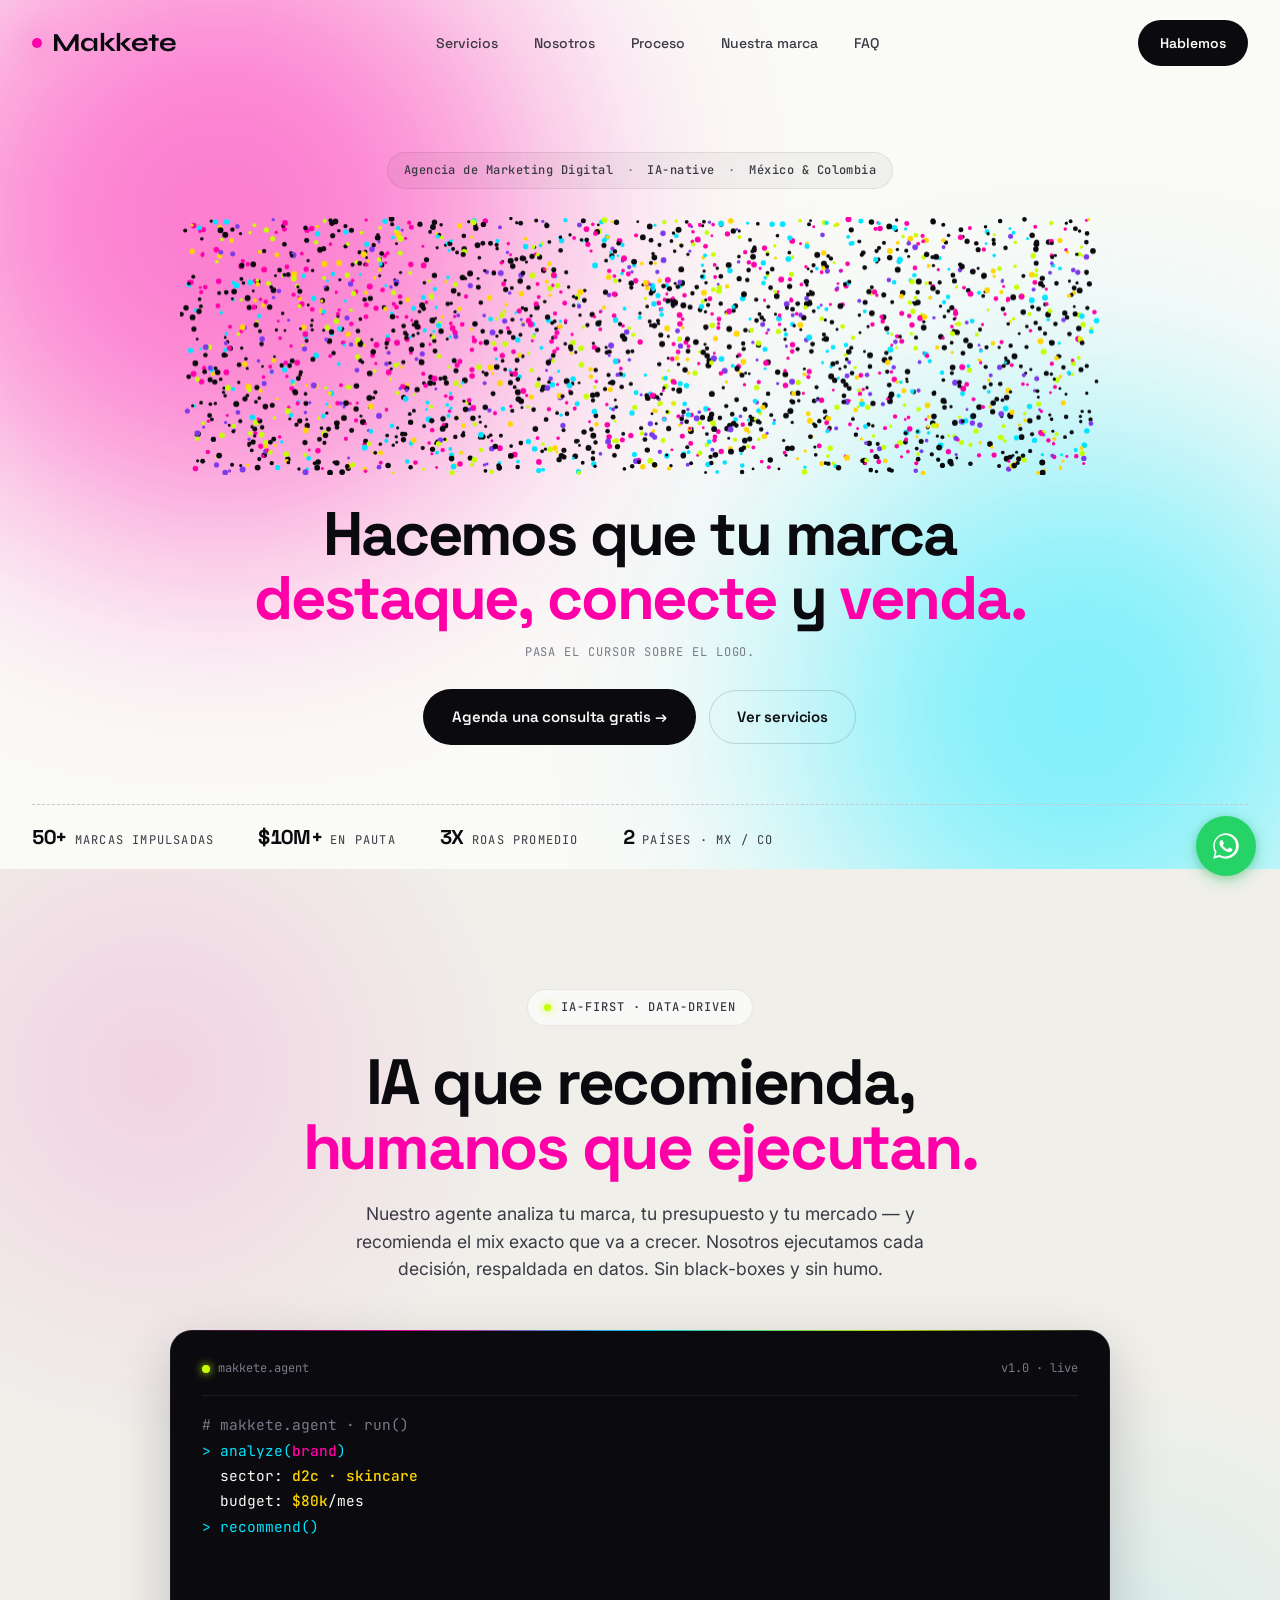
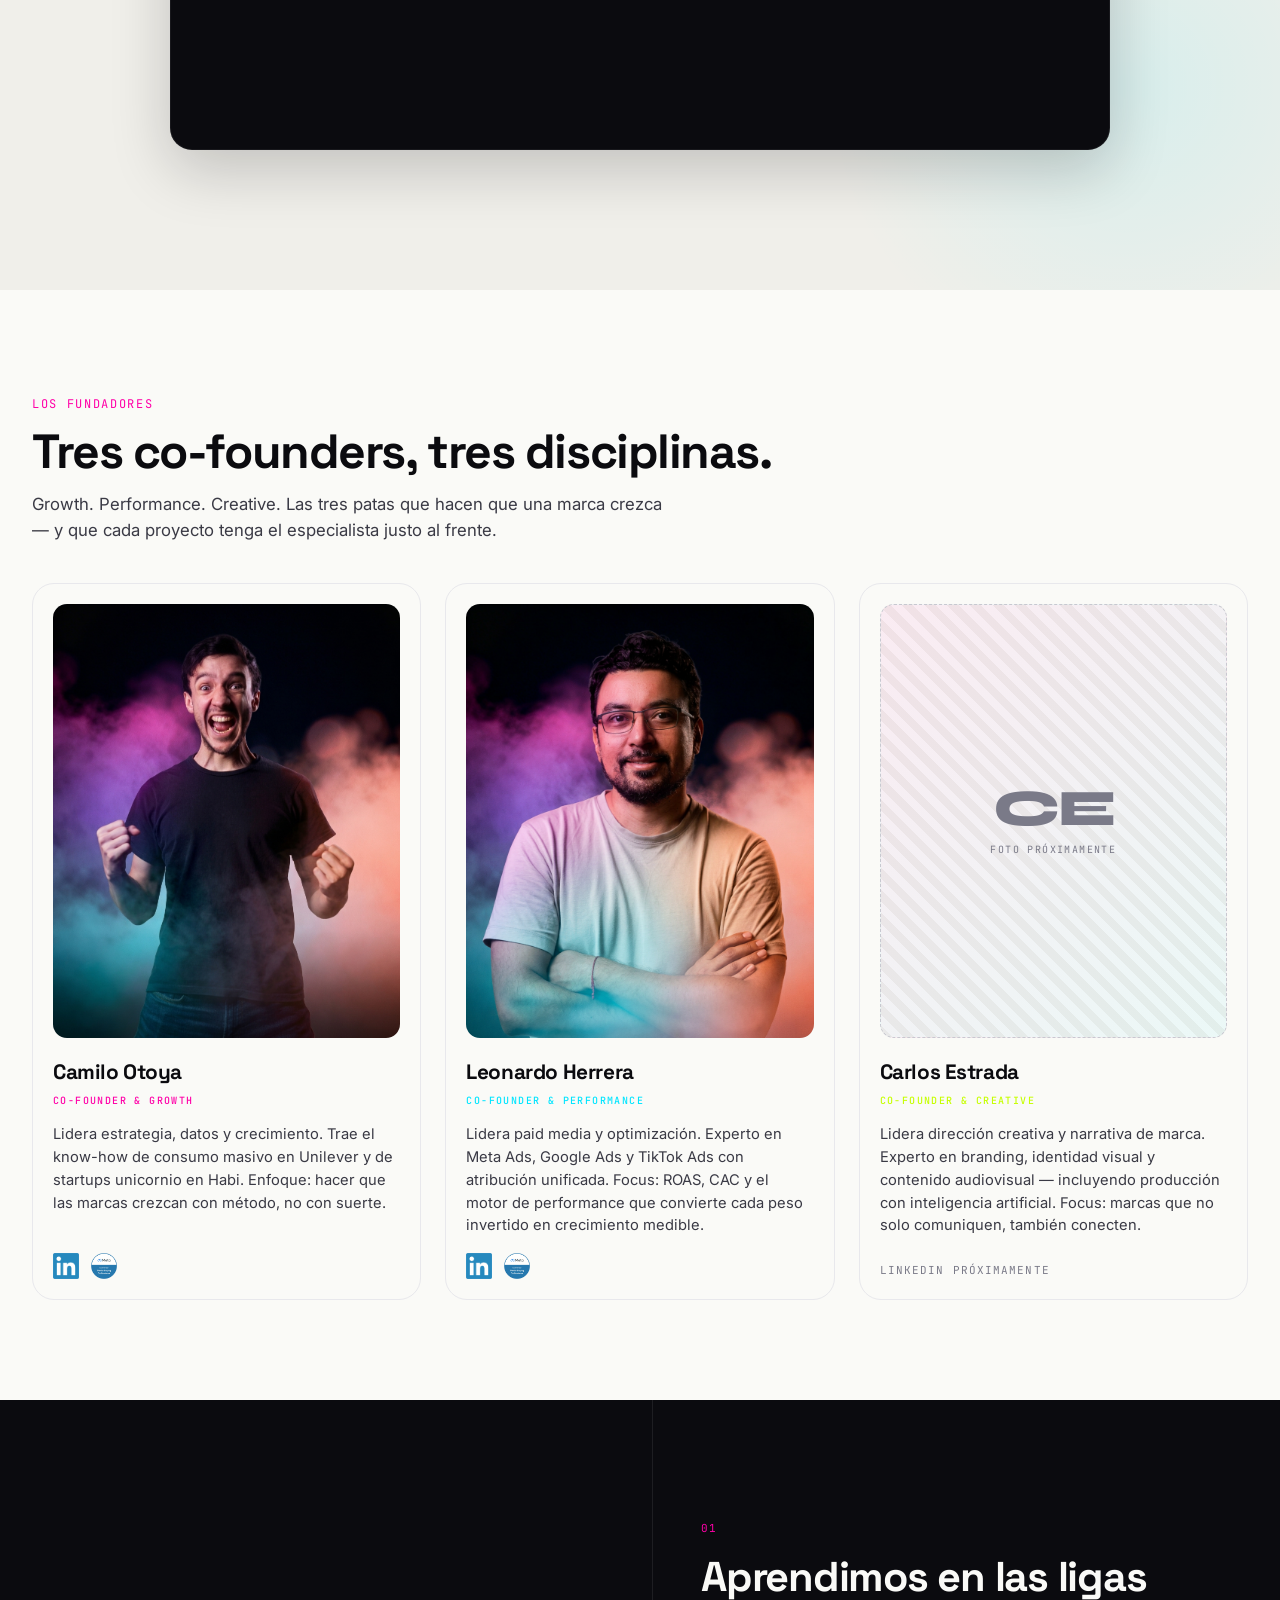
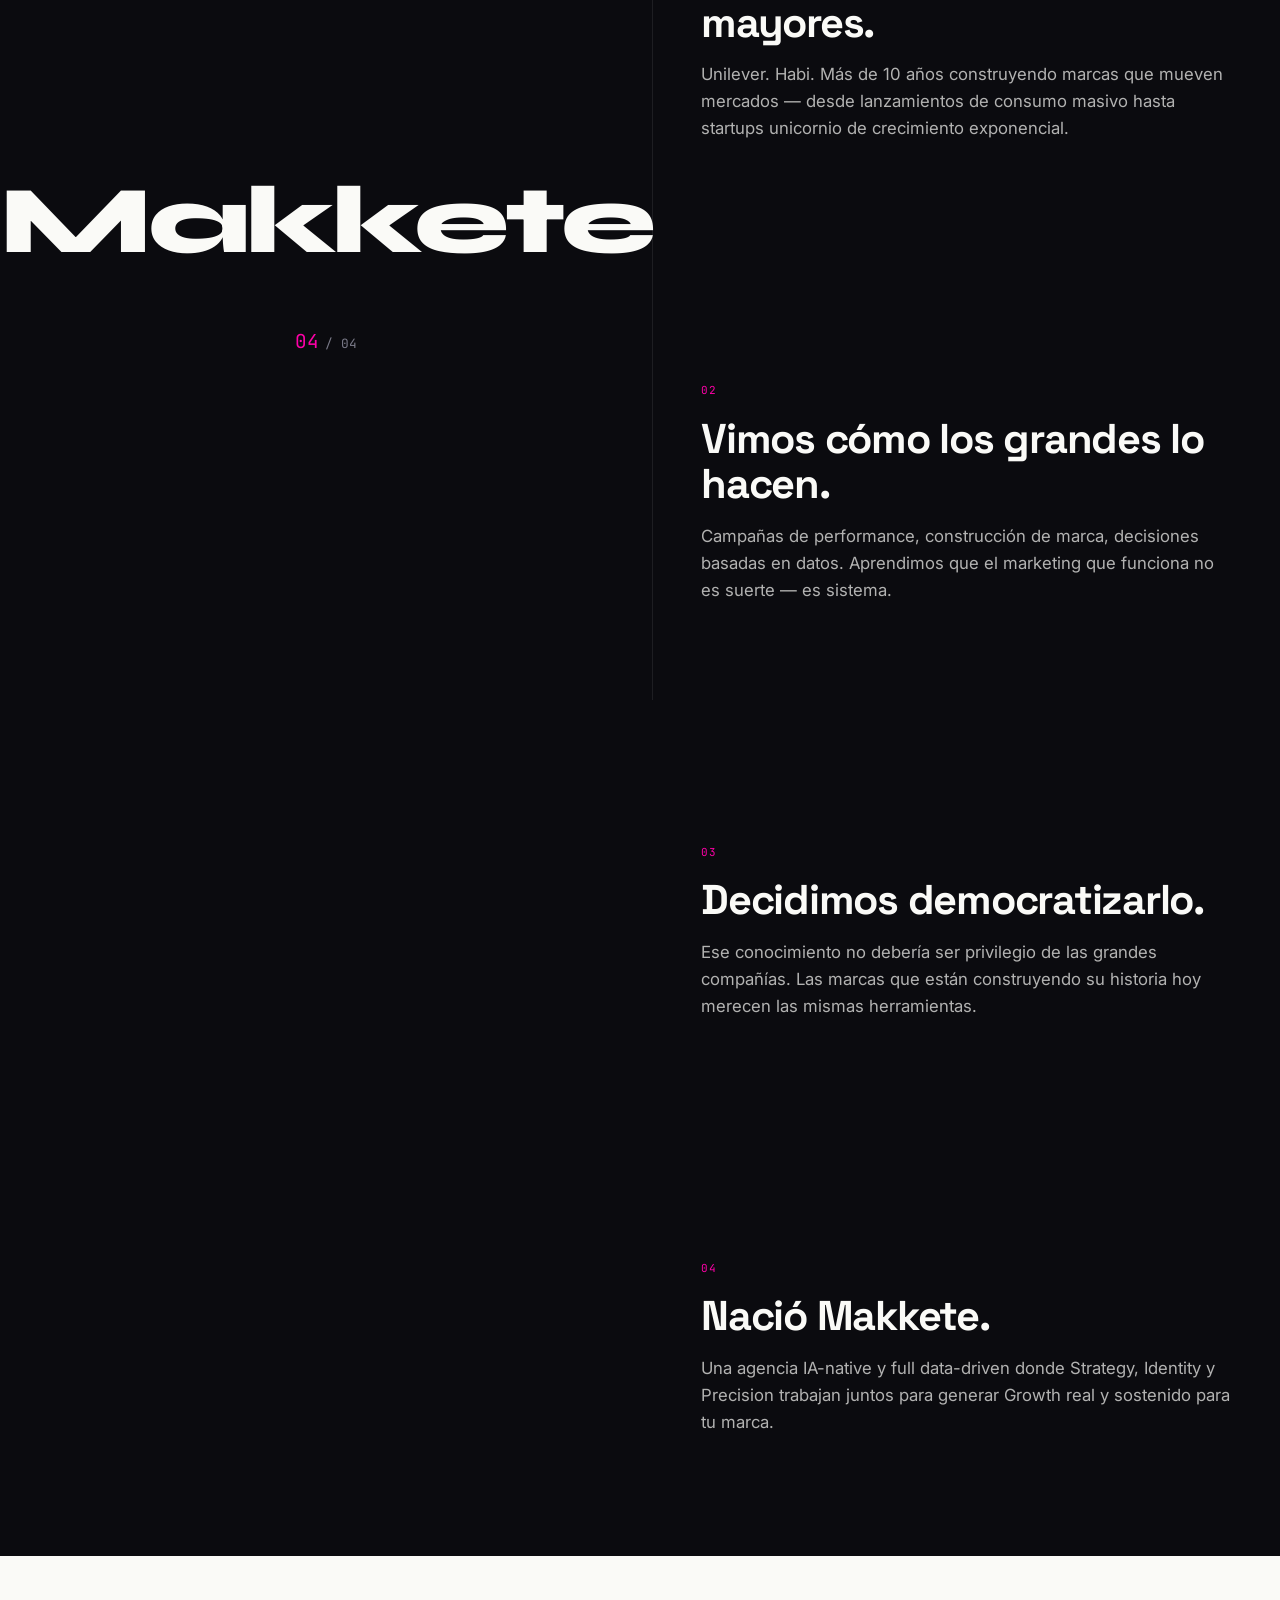
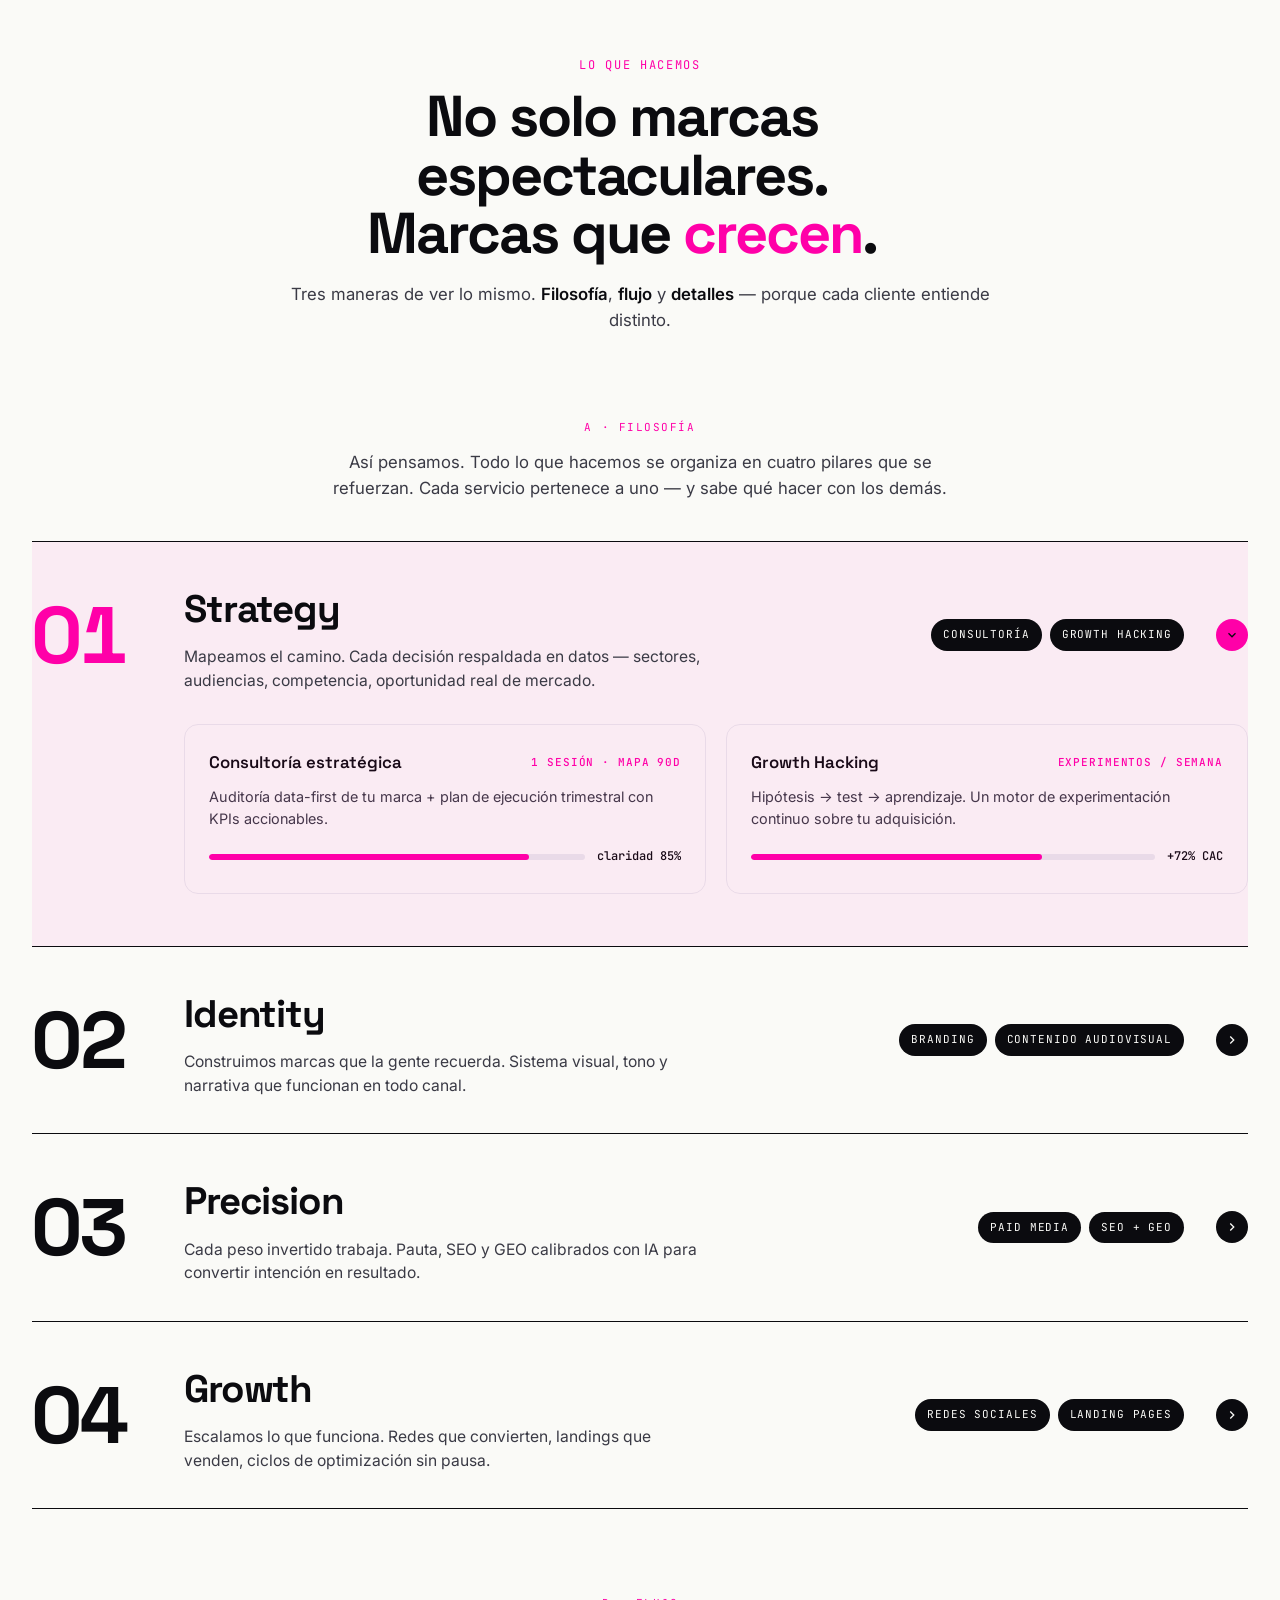
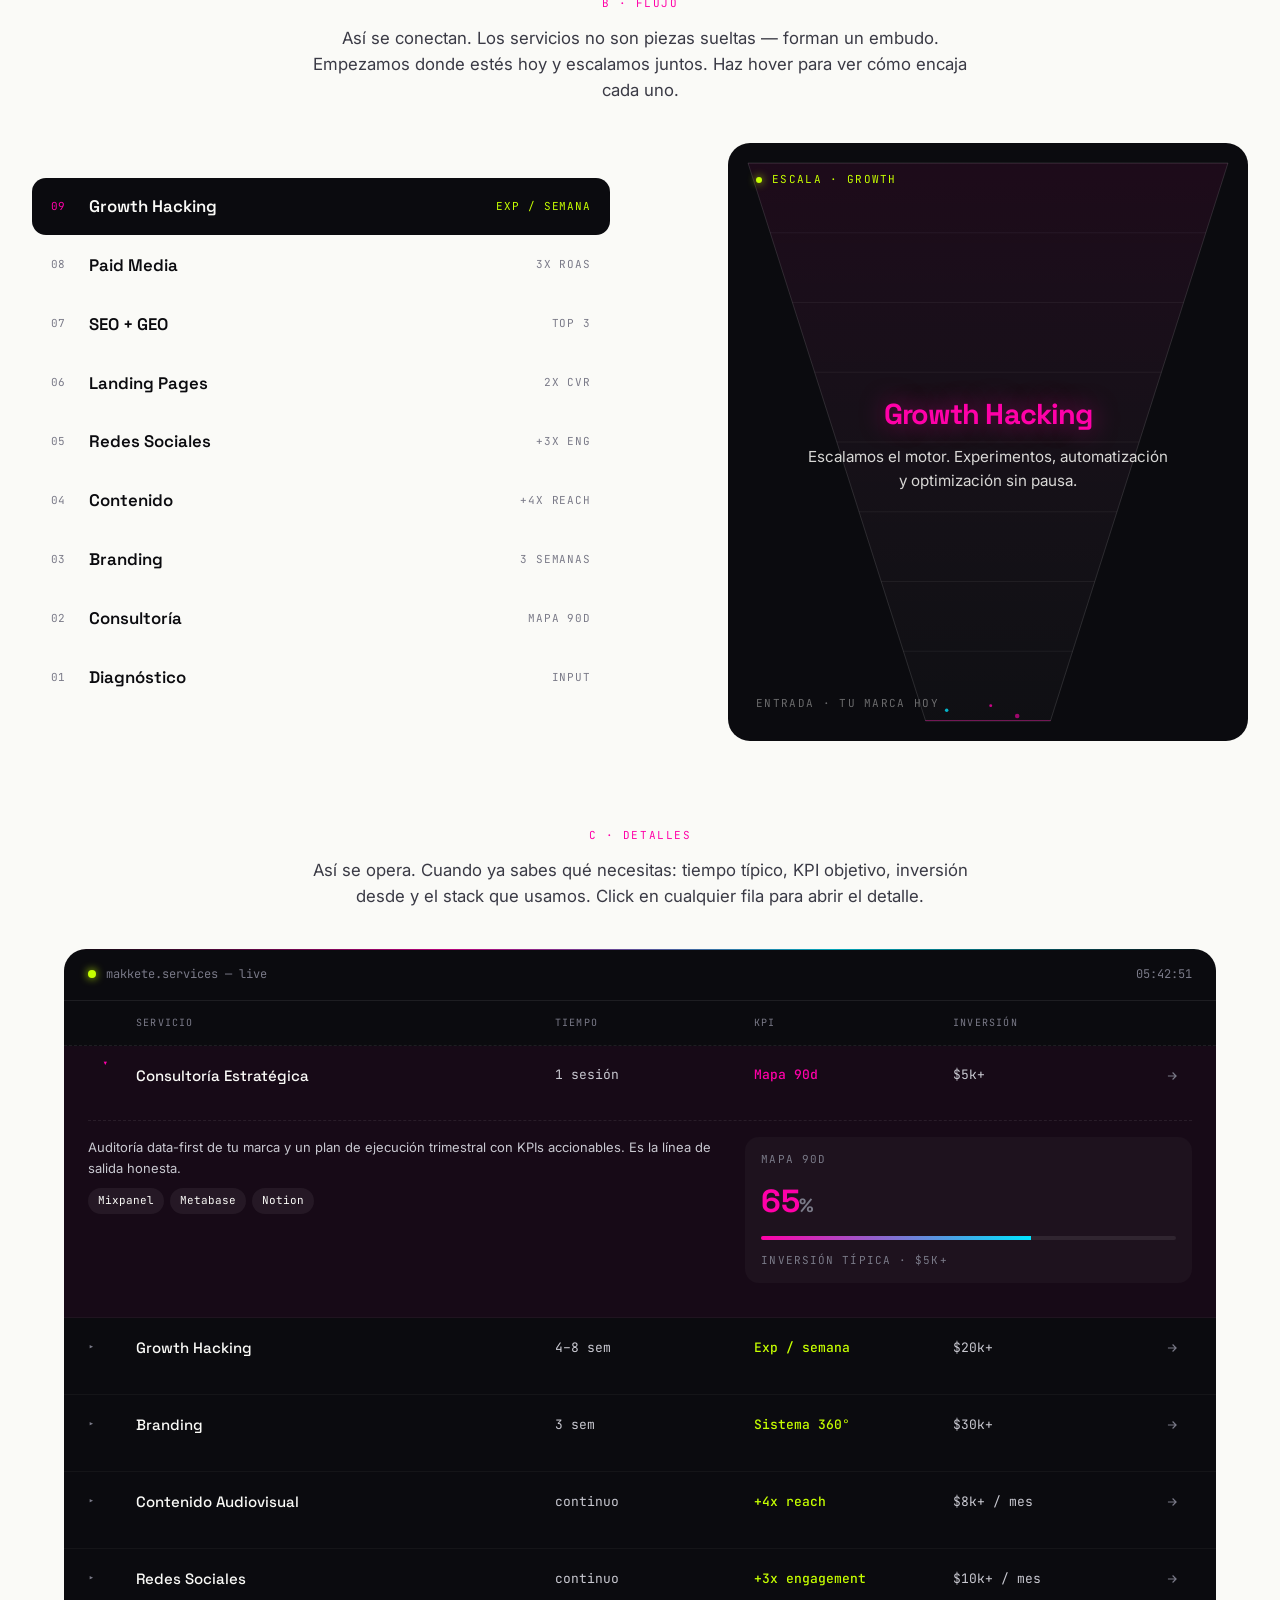
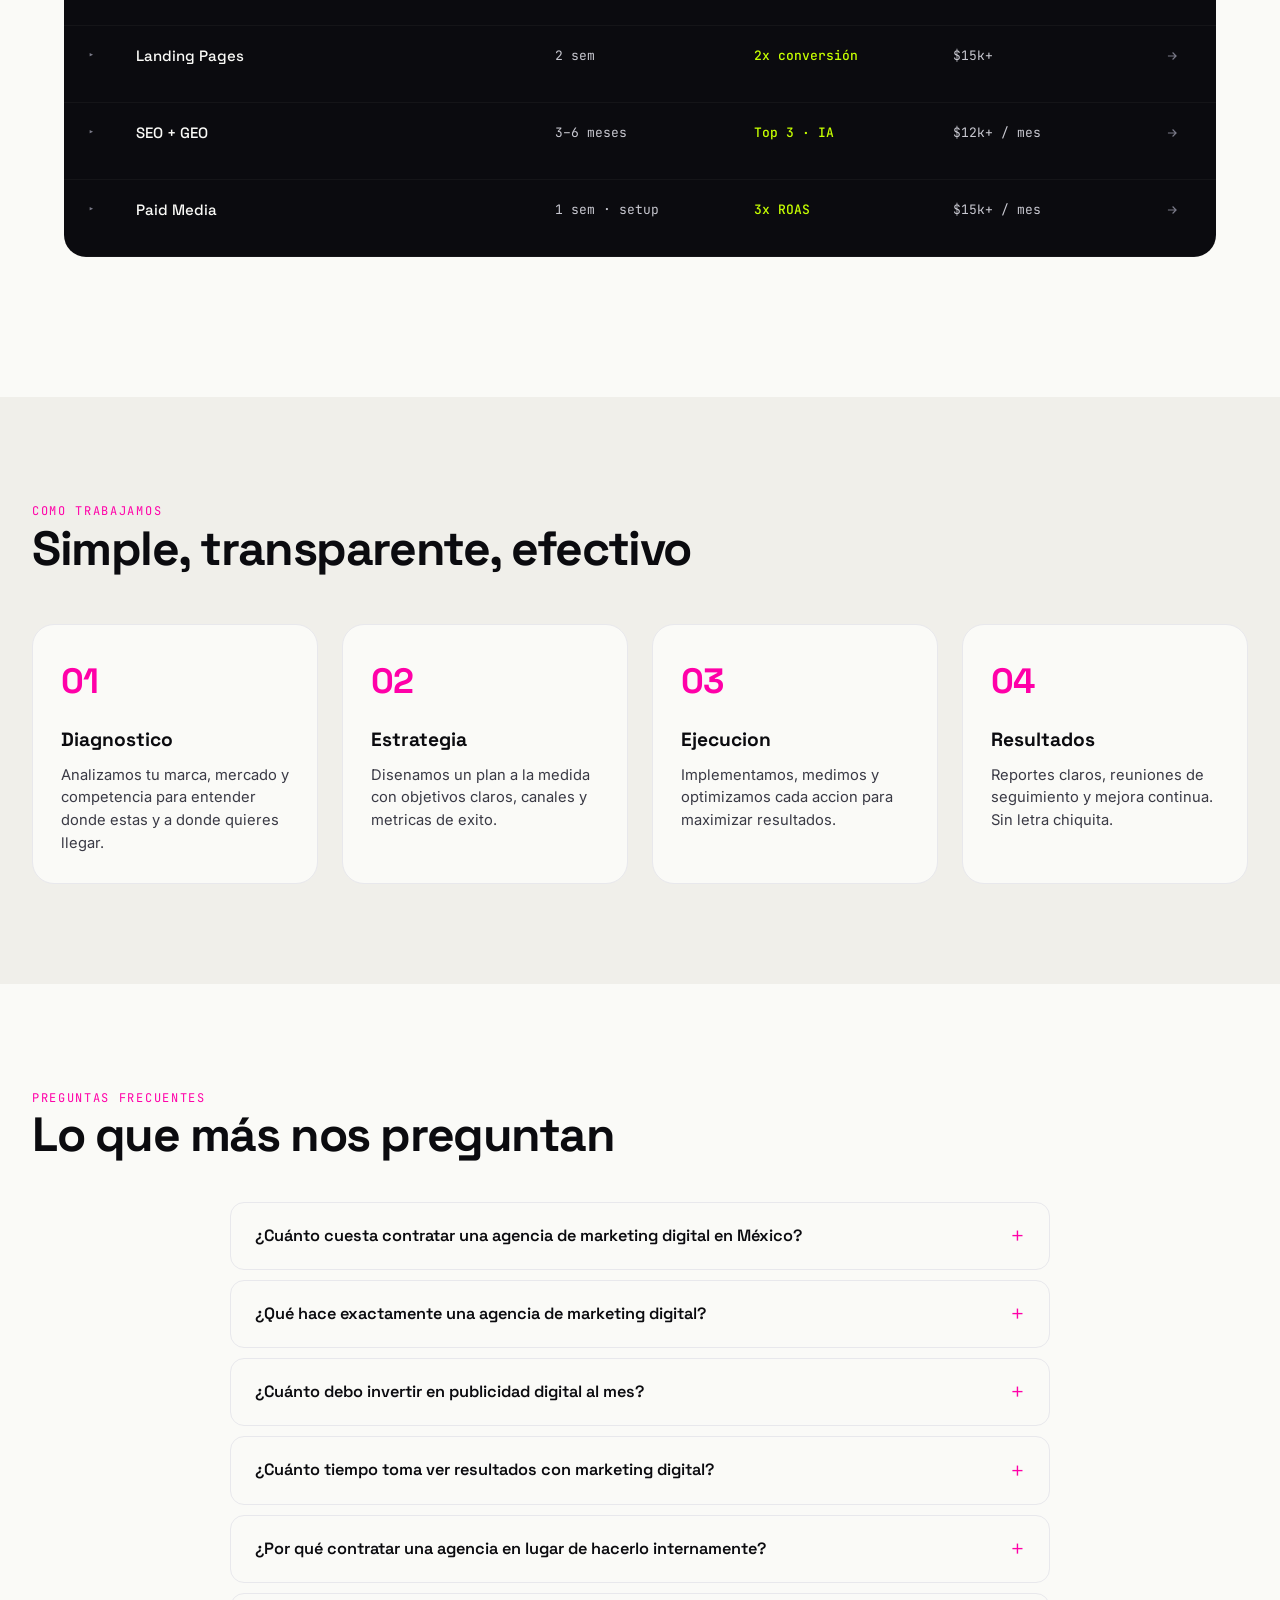
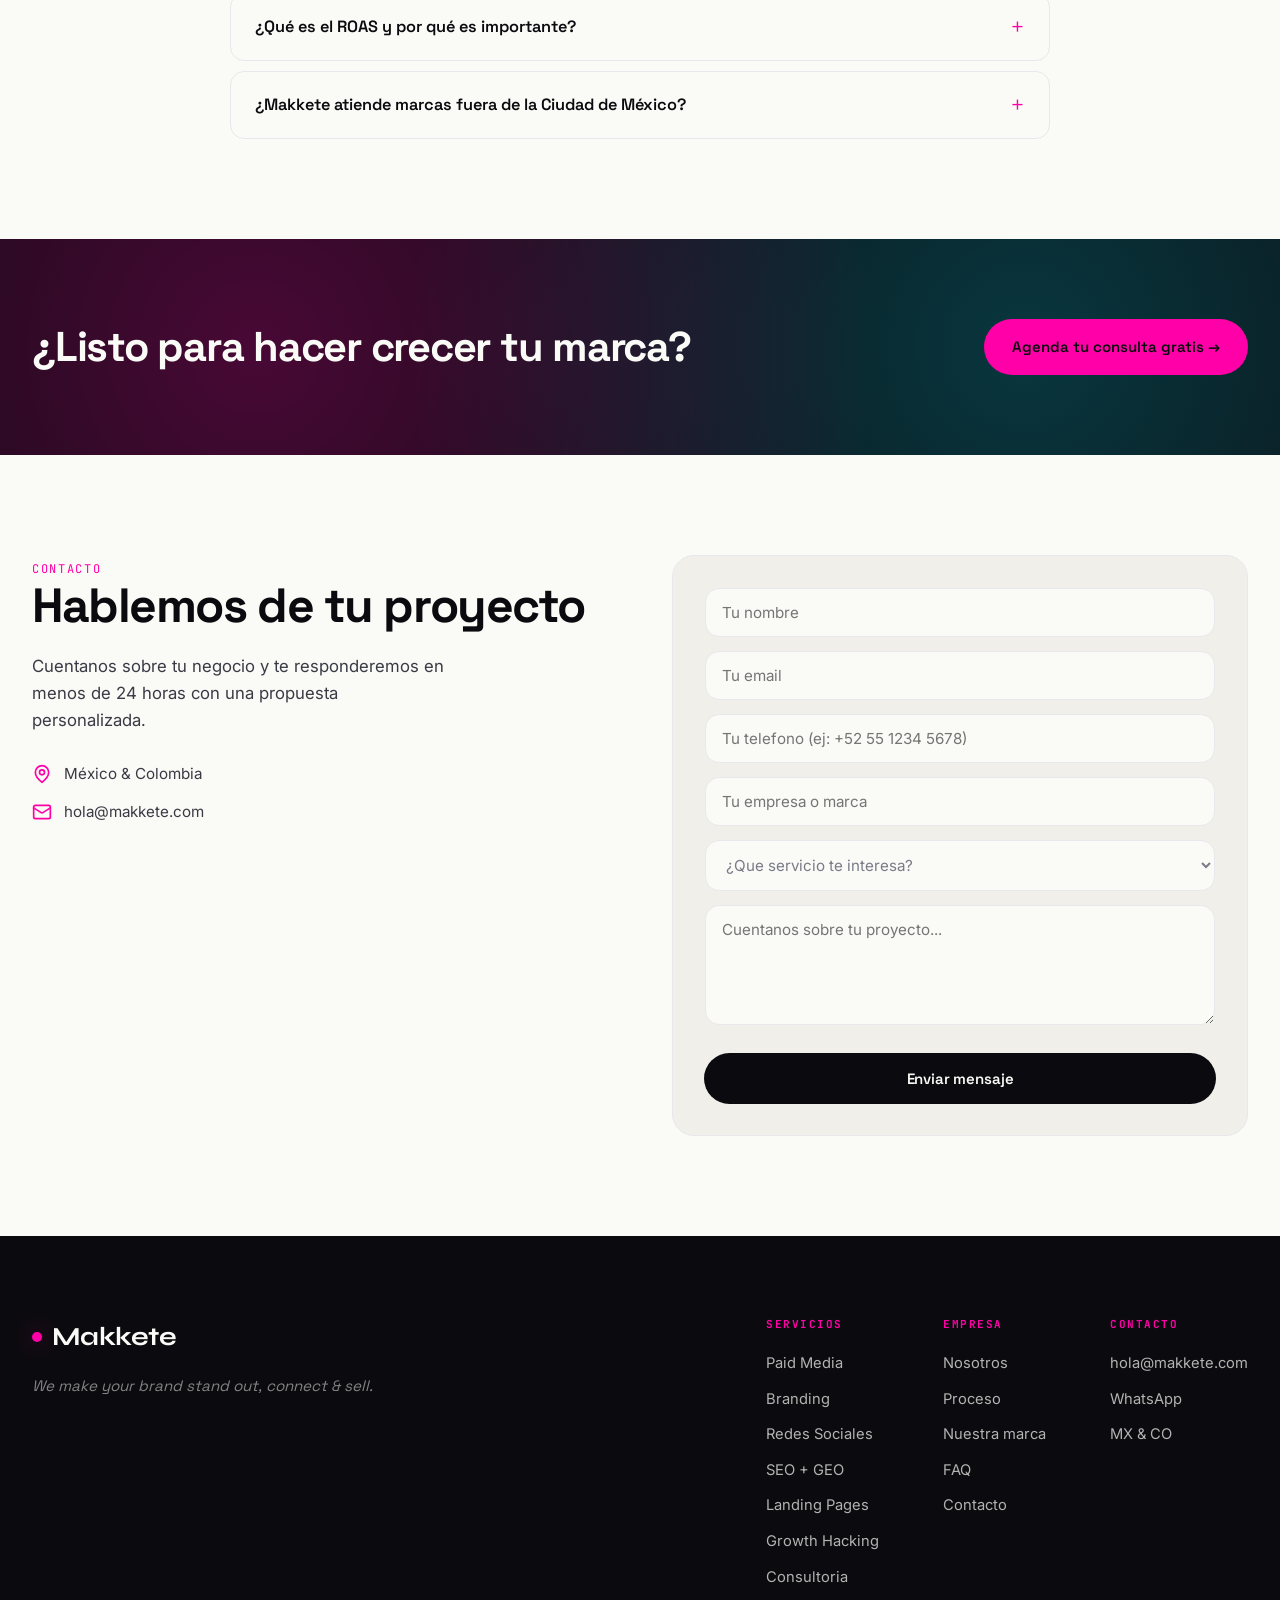
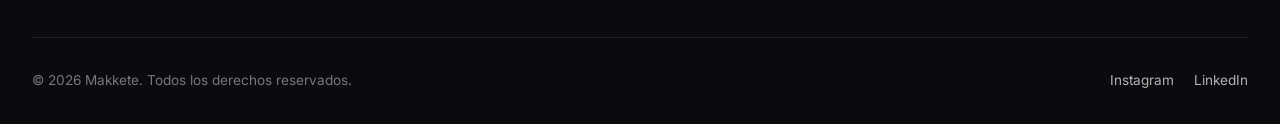
==== commit 963a2d5c: "Reorder + 3er founder + quitar paleta Reordenamiento: Hero → Agent → Founders → Nosotros → Services " ====
--- a/index.html
+++ b/index.html
@@ -274,7 +274,7 @@
       {
         "@type": "Person",
         "name": "Leonardo Herrera",
-        "jobTitle": "Co-Founder & Creative",
+        "jobTitle": "Co-Founder & Performance",
         "image": "https://makkete.com/leonardo.png",
         "worksFor": { "@type": "Organization", "name": "Makkete", "url": "https://makkete.com" },
         "url": "https://makkete.com",
@@ -282,9 +282,27 @@
           "https://www.linkedin.com/in/leonardo-herrera-275112118/"
         ],
         "knowsAbout": [
+          "Paid media",
+          "Meta Ads",
+          "Google Ads",
+          "TikTok Ads",
+          "Optimización de campañas",
+          "Atribución",
+          "Performance marketing"
+        ]
+      },
+      {
+        "@type": "Person",
+        "name": "Carlos Estrada",
+        "jobTitle": "Co-Founder & Creative",
+        "worksFor": { "@type": "Organization", "name": "Makkete", "url": "https://makkete.com" },
+        "url": "https://makkete.com",
+        "knowsAbout": [
           "Branding",
           "Identidad visual",
+          "Dirección creativa",
           "Contenido audiovisual",
+          "Producción con IA",
           "Estrategia creativa",
           "Dirección de arte"
         ]
@@ -398,26 +416,94 @@
     </div>
   </section>
 
-  <!-- PALETTE STRIP -->
-  <section class="palette">
+  <!-- FOUNDERS -->
+  <section class="founders-section" id="fundadores">
     <div class="container">
-      <div class="palette__head">
-        <div>
-          <div class="palette__tag">Sistema · paleta definitiva</div>
-          <h2 class="palette__title">Blanco, negro — y explosiones de color.</h2>
-        </div>
-        <p class="palette__note">
-          Base ink/paper · 5 neones al 10/10. Magenta rey, cyan/lima/yellow/violet rotativos. Los colores coexisten solo en las explosiones (polvo, humo, luces).
-        </p>
-      </div>
-      <div class="palette__grid">
-        <div class="swatch swatch--ink"><span class="swatch__name">Ink</span><span class="swatch__hex">#0B0B0F</span></div>
-        <div class="swatch swatch--paper"><span class="swatch__name">Paper</span><span class="swatch__hex">#FAFAF7</span></div>
-        <div class="swatch swatch--magenta"><span class="swatch__name">Magenta · rey</span><span class="swatch__hex">#FF00A8</span></div>
-        <div class="swatch swatch--cyan"><span class="swatch__name">Cyan · data</span><span class="swatch__hex">#00E5FF</span></div>
-        <div class="swatch swatch--lime"><span class="swatch__name">Lime · growth</span><span class="swatch__hex">#C6FF00</span></div>
-        <div class="swatch swatch--yellow"><span class="swatch__name">Yellow · atención</span><span class="swatch__hex">#FFD600</span></div>
-        <div class="swatch swatch--violet"><span class="swatch__name">Violet · tech</span><span class="swatch__hex">#7C3AED</span></div>
+      <span class="palette__tag">Los fundadores</span>
+      <h2 class="section-title founders__title">Tres co-founders, tres disciplinas.</h2>
+      <p class="founders__lead">Growth. Performance. Creative. Las tres patas que hacen que una marca crezca — y que cada proyecto tenga el especialista justo al frente.</p>
+      <div class="founders">
+
+        <article class="founder-card">
+          <div class="founder-card__photo">
+            <img src="camilo.png" alt="Camilo Otoya - Co-Founder &amp; Growth de Makkete" class="founder-card__img" loading="lazy">
+          </div>
+          <div class="founder-card__info">
+            <h3>Camilo Otoya</h3>
+            <span class="founder-card__role">Co-Founder &amp; Growth</span>
+            <p>Lidera estrategia, datos y crecimiento. Trae el know-how de consumo masivo en Unilever y de startups unicornio en Habi. Enfoque: hacer que las marcas crezcan con método, no con suerte.</p>
+            <div class="founder-card__links">
+              <a href="https://www.linkedin.com/in/camilootoya" target="_blank" rel="noopener" aria-label="LinkedIn de Camilo Otoya"><img src="linkedin-icon.png" alt="LinkedIn" class="founder-card__icon"></a>
+              <a href="https://www.credly.com/badges/fa92db85-c6a8-4ac6-8eb3-d63c4e9ee3c1/public_url" target="_blank" rel="noopener" aria-label="Meta Certified"><img src="meta-badge.png" alt="Meta Certified Media Buying Professional" class="founder-card__icon"></a>
+            </div>
+          </div>
+        </article>
+
+        <article class="founder-card">
+          <div class="founder-card__photo">
+            <img src="leonardo.png" alt="Leonardo Herrera - Co-Founder &amp; Performance de Makkete" class="founder-card__img" loading="lazy">
+          </div>
+          <div class="founder-card__info">
+            <h3>Leonardo Herrera</h3>
+            <span class="founder-card__role">Co-Founder &amp; Performance</span>
+            <p>Lidera paid media y optimización. Experto en Meta Ads, Google Ads y TikTok Ads con atribución unificada. Focus: ROAS, CAC y el motor de performance que convierte cada peso invertido en crecimiento medible.</p>
+            <div class="founder-card__links">
+              <a href="https://www.linkedin.com/in/leonardo-herrera-275112118/" target="_blank" rel="noopener" aria-label="LinkedIn de Leonardo Herrera"><img src="linkedin-icon.png" alt="LinkedIn" class="founder-card__icon"></a>
+              <img src="meta-badge.png" alt="Meta Certified Media Buying Professional" class="founder-card__icon">
+            </div>
+          </div>
+        </article>
+
+        <article class="founder-card">
+          <div class="founder-card__photo founder-card__photo--placeholder" aria-label="Foto de Carlos Estrada próximamente">
+            <span class="founder-card__placeholder-initial">CE</span>
+            <span class="founder-card__placeholder-hint">foto próximamente</span>
+          </div>
+          <div class="founder-card__info">
+            <h3>Carlos Estrada</h3>
+            <span class="founder-card__role">Co-Founder &amp; Creative</span>
+            <p>Lidera dirección creativa y narrativa de marca. Experto en branding, identidad visual y contenido audiovisual — incluyendo producción con inteligencia artificial. Focus: marcas que no solo comuniquen, también conecten.</p>
+            <div class="founder-card__links">
+              <span class="founder-card__placeholder-link">LinkedIn próximamente</span>
+            </div>
+          </div>
+        </article>
+
+      </div>
+    </div>
+  </section>
+
+  <!-- NOSOTROS — Scroll Storytelling -->
+  <section class="story" id="nosotros">
+    <div class="story__left">
+      <div class="story__left-inner">
+        <div class="story__logo-text">Makkete</div>
+        <div class="story__counter">
+          <span class="story__counter-current" id="storyCounter">01</span>
+          <span class="story__counter-total">/ 04</span>
+        </div>
+      </div>
+    </div>
+    <div class="story__right">
+      <div class="story__block" data-step="01">
+        <span class="story__eyebrow">01</span>
+        <h2 class="story__title">Aprendimos en las ligas mayores.</h2>
+        <p class="story__body">Unilever. Habi. Más de 10 años construyendo marcas que mueven mercados — desde lanzamientos de consumo masivo hasta startups unicornio de crecimiento exponencial.</p>
+      </div>
+      <div class="story__block" data-step="02">
+        <span class="story__eyebrow">02</span>
+        <h2 class="story__title">Vimos cómo los grandes lo hacen.</h2>
+        <p class="story__body">Campañas de performance, construcción de marca, decisiones basadas en datos. Aprendimos que el marketing que funciona no es suerte — es sistema.</p>
+      </div>
+      <div class="story__block" data-step="03">
+        <span class="story__eyebrow">03</span>
+        <h2 class="story__title">Decidimos democratizarlo.</h2>
+        <p class="story__body">Ese conocimiento no debería ser privilegio de las grandes compañías. Las marcas que están construyendo su historia hoy merecen las mismas herramientas.</p>
+      </div>
+      <div class="story__block" data-step="04">
+        <span class="story__eyebrow">04</span>
+        <h2 class="story__title">Nació Makkete.</h2>
+        <p class="story__body">Una agencia IA-native y full data-driven donde Strategy, Identity y Precision trabajan juntos para generar Growth real y sostenido para tu marca.</p>
       </div>
     </div>
   </section>
@@ -709,86 +795,6 @@
           </div>
           <div id="terminalRows">
             <!-- rows injected by services.js -->
-          </div>
-        </div>
-      </div>
-    </div>
-  </section>
-
-  <!-- NOSOTROS — Scroll Storytelling -->
-  <section class="story" id="nosotros">
-    <div class="story__left">
-      <div class="story__left-inner">
-        <div class="story__logo-text">Makkete</div>
-        <div class="story__counter">
-          <span class="story__counter-current" id="storyCounter">01</span>
-          <span class="story__counter-total">/ 04</span>
-        </div>
-      </div>
-    </div>
-    <div class="story__right">
-      <div class="story__block" data-step="01">
-        <span class="story__eyebrow">01</span>
-        <h2 class="story__title">Aprendimos en las ligas mayores.</h2>
-        <p class="story__body">Unilever. Habi. Mas de 10 anos construyendo marcas que mueven mercados — desde lanzamientos de consumo masivo hasta startups unicornio de crecimiento exponencial.</p>
-      </div>
-      <div class="story__block" data-step="02">
-        <span class="story__eyebrow">02</span>
-        <h2 class="story__title">Vimos como los grandes lo hacen.</h2>
-        <p class="story__body">Campanas de performance, construccion de marca, decisiones basadas en datos. Aprendimos que el marketing que funciona no es suerte — es sistema.</p>
-      </div>
-      <div class="story__block" data-step="03">
-        <span class="story__eyebrow">03</span>
-        <h2 class="story__title">Decidimos democratizarlo.</h2>
-        <p class="story__body">Ese conocimiento no deberia ser privilegio de las grandes companias. Las marcas que estan construyendo su historia hoy merecen las mismas herramientas.</p>
-      </div>
-      <div class="story__block" data-step="04">
-        <span class="story__eyebrow">04</span>
-        <h2 class="story__title">Nacio Makkete.</h2>
-        <p class="story__body">Una agencia IA-native y full data-driven donde Strategy, Identity y Precision trabajan juntos para generar Growth real y sostenido para tu marca.</p>
-      </div>
-    </div>
-  </section>
-
-  <!-- FOUNDERS -->
-  <section class="founders-section">
-    <div class="container">
-      <span class="palette__tag">Los fundadores</span>
-      <div class="founders">
-        <div class="founder-card">
-          <div class="founder-card__photo">
-            <img src="camilo.png" alt="Camilo Otoya - Co-Founder de Makkete, agencia de marketing digital IA-native" class="founder-card__img" loading="lazy">
-          </div>
-          <div class="founder-card__info">
-            <h3>Camilo Otoya</h3>
-            <span class="founder-card__role">Co-Founder &amp; Growth</span>
-            <p>
-              Especialista en estrategia digital, datos y performance marketing.
-              Con experiencia en empresas de consumo masivo (Unilever) y startups unicornio (Habi),
-              Camilo lidera la parte analitica y de crecimiento de la agencia.
-            </p>
-            <div class="founder-card__links">
-              <a href="https://www.linkedin.com/in/camilootoya" target="_blank" rel="noopener" aria-label="LinkedIn de Camilo Otoya"><img src="linkedin-icon.png" alt="LinkedIn" class="founder-card__icon"></a>
-              <a href="https://www.credly.com/badges/fa92db85-c6a8-4ac6-8eb3-d63c4e9ee3c1/public_url" target="_blank" rel="noopener" aria-label="Meta Certified"><img src="meta-badge.png" alt="Meta Certified Media Buying Professional" class="founder-card__icon"></a>
-            </div>
-          </div>
-        </div>
-        <div class="founder-card">
-          <div class="founder-card__photo">
-            <img src="leonardo.png" alt="Leonardo Herrera - Co-Founder de Makkete, agencia de branding" class="founder-card__img" loading="lazy">
-          </div>
-          <div class="founder-card__info">
-            <h3>Leonardo Herrera</h3>
-            <span class="founder-card__role">Co-Founder &amp; Creative</span>
-            <p>
-              Experto en branding, contenido audiovisual y estrategia creativa.
-              Leonardo impulsa la identidad visual y la narrativa de marca
-              de cada proyecto que toca.
-            </p>
-            <div class="founder-card__links">
-              <a href="https://www.linkedin.com/in/leonardo-herrera-275112118/" target="_blank" rel="noopener" aria-label="LinkedIn de Leonardo Herrera"><img src="linkedin-icon.png" alt="LinkedIn" class="founder-card__icon"></a>
-              <img src="meta-badge.png" alt="Meta Certified Media Buying Professional" class="founder-card__icon">
-            </div>
           </div>
         </div>
       </div>
--- a/styles.css
+++ b/styles.css
@@ -1093,63 +1093,122 @@
 }
 
 /* ═══════════════════════════════════════════════════════════════
-   FOUNDERS
+   FOUNDERS — 3 co-founders (Growth, Performance, Creative)
 ═══════════════════════════════════════════════════════════════ */
 .founders-section { padding: 100px 0; background: var(--paper); }
+.founders-section .section-title { margin-bottom: 12px; }
+.founders__title { margin-top: 10px; }
+.founders__lead {
+  font-family: var(--font-body);
+  font-size: 1.05rem;
+  color: var(--ink-60);
+  max-width: 640px;
+  margin-bottom: 40px;
+  line-height: 1.55;
+}
 .founders {
   display: grid;
-  grid-template-columns: 1fr 1fr;
-  gap: 48px;
-  margin-top: 32px;
+  grid-template-columns: repeat(3, 1fr);
+  gap: 24px;
+  margin-top: 8px;
 }
 .founder-card {
-  display: grid;
-  grid-template-columns: 180px 1fr;
-  gap: 24px;
-  padding: 24px;
+  display: flex;
+  flex-direction: column;
+  gap: 18px;
+  padding: 20px;
   border: 1px solid var(--ink-10);
   border-radius: var(--radius-lg);
   background: var(--paper);
-  transition: border-color 0.3s var(--ease), box-shadow 0.3s var(--ease);
+  transition: border-color 0.3s var(--ease), box-shadow 0.3s var(--ease), transform 0.3s var(--ease);
 }
 .founder-card:hover {
   border-color: var(--m-magenta);
   box-shadow: 0 0 0 1px var(--m-magenta), 0 12px 40px rgba(255, 0, 168, 0.1);
-}
-.founder-card__photo { width: 180px; height: 220px; overflow: hidden; border-radius: var(--radius); background: var(--paper-alt); }
-.founder-card__img { width: 100%; height: 100%; object-fit: cover; }
+  transform: translateY(-4px);
+}
+.founder-card__photo {
+  width: 100%;
+  aspect-ratio: 4 / 5;
+  overflow: hidden;
+  border-radius: var(--radius);
+  background: var(--paper-alt);
+}
+.founder-card__img { width: 100%; height: 100%; object-fit: cover; display: block; }
+
+.founder-card__photo--placeholder {
+  position: relative;
+  display: flex;
+  flex-direction: column;
+  align-items: center;
+  justify-content: center;
+  gap: 8px;
+  background:
+    linear-gradient(135deg, rgba(255, 0, 168, 0.06), rgba(0, 229, 255, 0.06)),
+    repeating-linear-gradient(45deg, var(--paper-alt) 0 8px, var(--paper) 8px 16px);
+  border: 1px dashed var(--ink-20);
+}
+.founder-card__placeholder-initial {
+  font-family: var(--font-wordmark);
+  font-weight: 800;
+  font-size: 3.2rem;
+  letter-spacing: -0.04em;
+  color: var(--ink-40);
+  line-height: 1;
+}
+.founder-card__placeholder-hint {
+  font-family: var(--font-mono);
+  font-size: 10px;
+  text-transform: uppercase;
+  letter-spacing: 0.14em;
+  color: var(--ink-40);
+}
+.founder-card__placeholder-link {
+  font-family: var(--font-mono);
+  font-size: 11px;
+  color: var(--ink-40);
+  text-transform: uppercase;
+  letter-spacing: 0.1em;
+}
+
+.founder-card__info { display: flex; flex-direction: column; flex: 1; }
 .founder-card__info h3 {
   font-family: var(--font-display);
   font-weight: 700;
-  font-size: 1.4rem;
+  font-size: 1.3rem;
   letter-spacing: -0.02em;
   color: var(--ink);
   margin-bottom: 4px;
 }
 .founder-card__role {
   font-family: var(--font-mono);
-  font-size: 11px;
+  font-size: 10px;
   color: var(--m-magenta);
   text-transform: uppercase;
-  letter-spacing: 0.1em;
+  letter-spacing: 0.14em;
+  font-weight: 500;
   display: block;
   margin-bottom: 14px;
 }
+.founder-card:nth-child(2) .founder-card__role { color: var(--m-cyan); }
+.founder-card:nth-child(3) .founder-card__role { color: var(--m-lime); }
+
 .founder-card__info p {
   font-family: var(--font-body);
-  font-size: 0.95rem;
+  font-size: 0.92rem;
   color: var(--ink-60);
-  line-height: 1.6;
+  line-height: 1.55;
   margin-bottom: 16px;
-}
-.founder-card__links { display: flex; gap: 12px; align-items: center; }
-.founder-card__icon { height: 28px; width: auto; opacity: 0.85; transition: opacity 0.2s var(--ease); }
+  flex: 1;
+}
+.founder-card__links { display: flex; gap: 12px; align-items: center; margin-top: auto; }
+.founder-card__icon { height: 26px; width: auto; opacity: 0.85; transition: opacity 0.2s var(--ease); }
 .founder-card__links a:hover .founder-card__icon { opacity: 1; }
 
 @media (max-width: 900px) {
-  .founders { grid-template-columns: 1fr; gap: 24px; }
-  .founder-card { grid-template-columns: 120px 1fr; padding: 16px; }
-  .founder-card__photo { width: 120px; height: 160px; }
+  .founders { grid-template-columns: 1fr; gap: 20px; }
+  .founder-card__photo { aspect-ratio: 3 / 3.2; max-width: 320px; margin: 0 auto; width: 100%; }
+  .founders__lead { margin-bottom: 28px; }
 }
 
 /* ═══════════════════════════════════════════════════════════════
